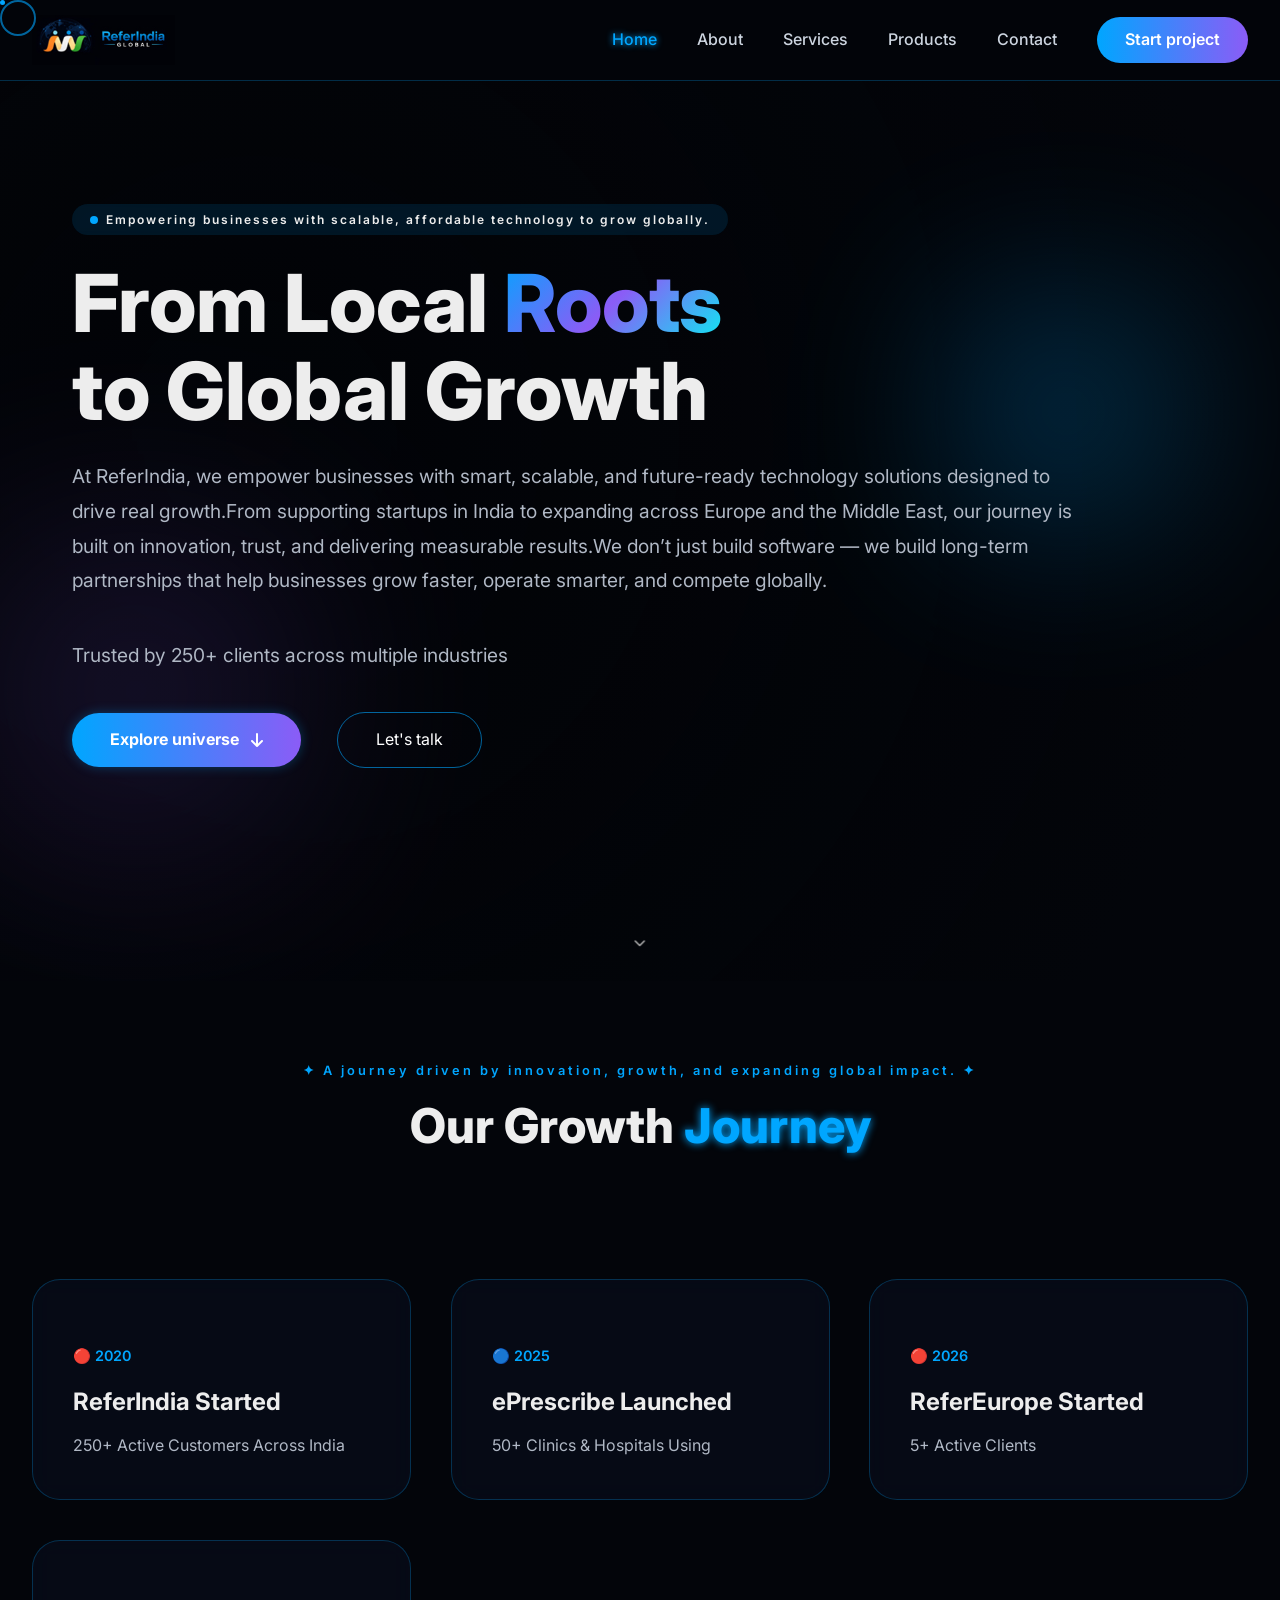
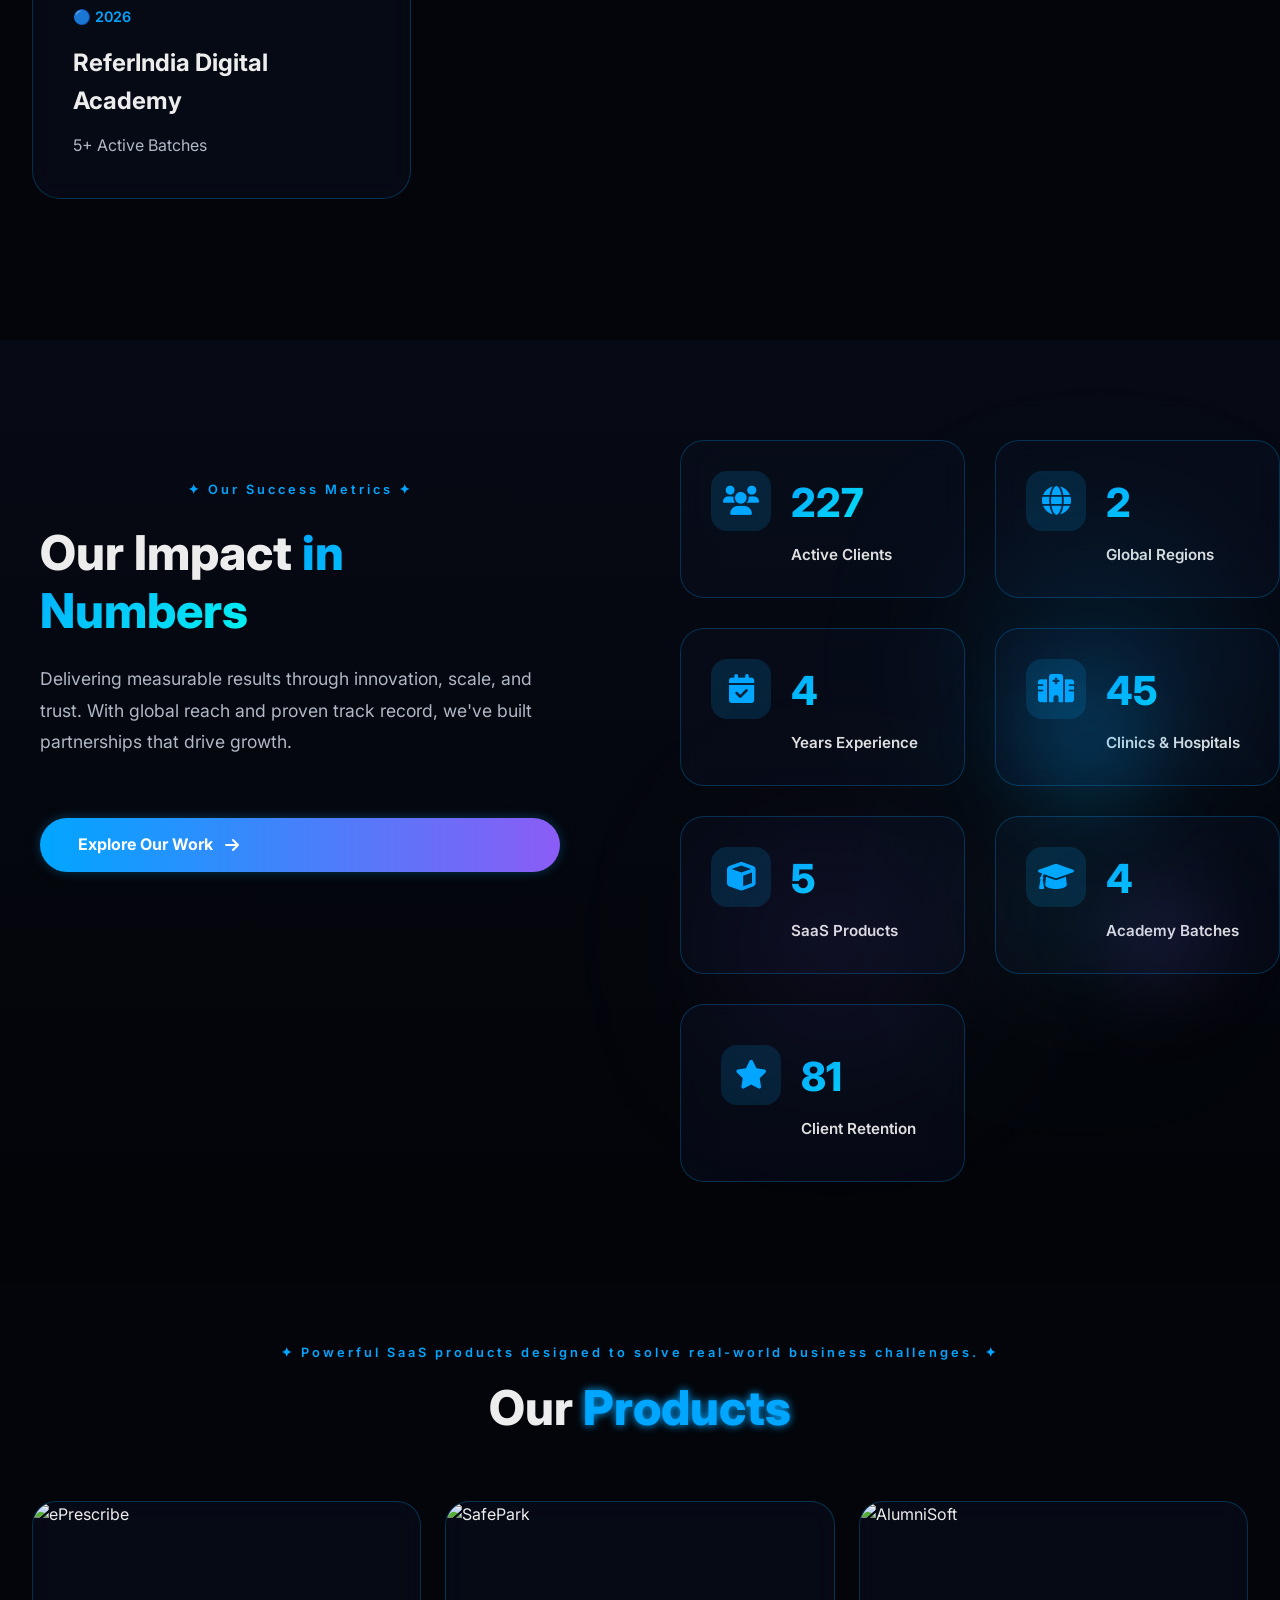
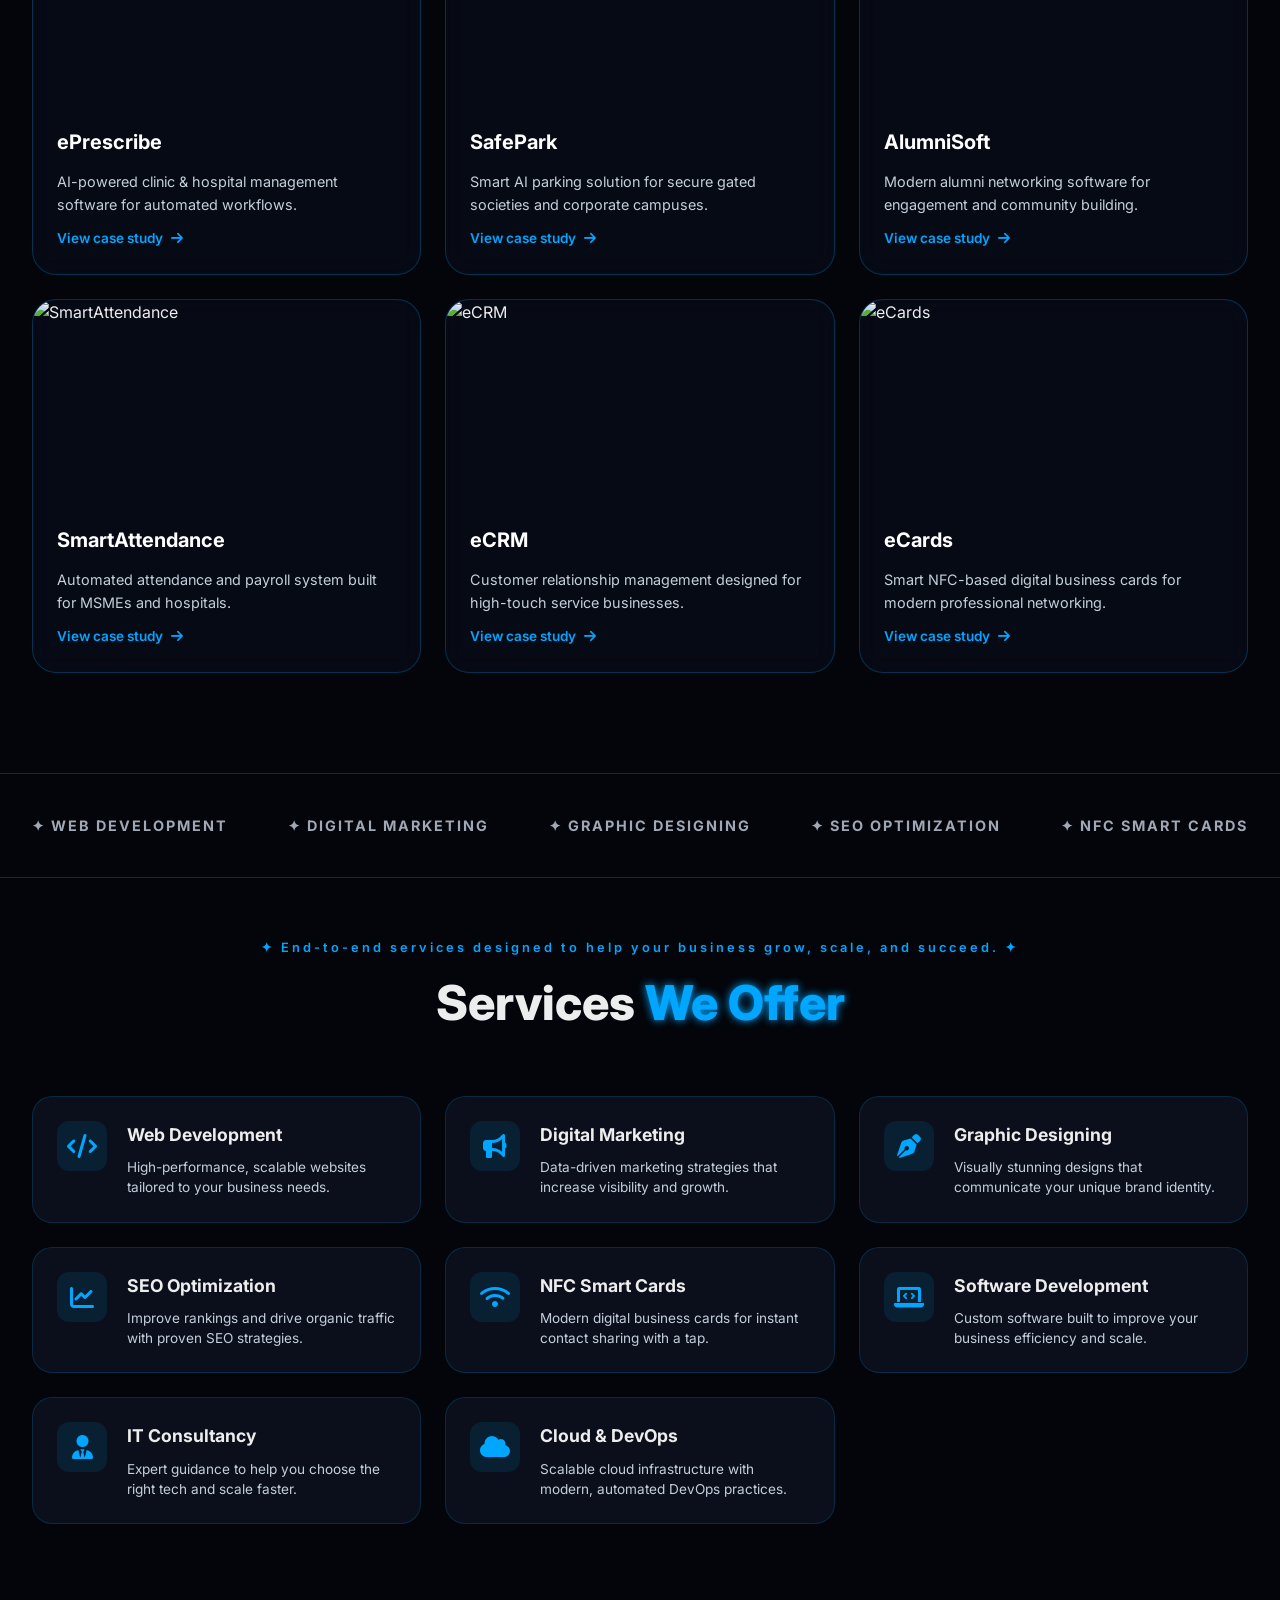
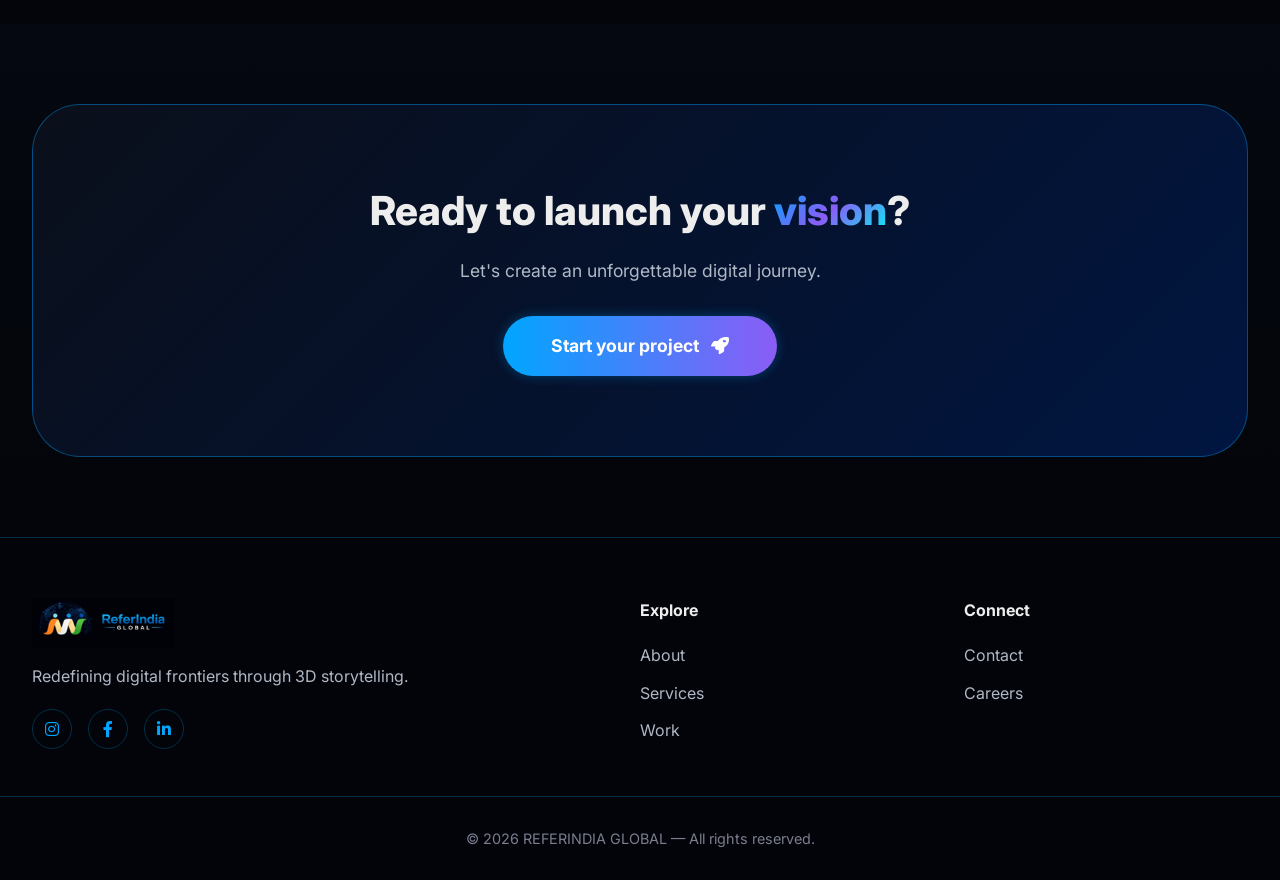
==== referindia/index.html @ 020e4a71 "first commit" ====
<!DOCTYPE html>
<html lang="en">
<head>
  <meta charset="UTF-8">
  <meta name="viewport" content="width=device-width, initial-scale=1.0, viewport-fit=cover">
  <title>REFERINDIA GLOBAL</title>
  <meta name="description" content="Award-winning digital studio. Immersive 3D scroll effects, cinematic video hero, and futuristic design.">
  
  <!-- Preload critical resources for faster loading -->
  <link rel="preload" as="image" href="./img/logo.jpg">
  <link rel="preload" as="style" href="css/style.css">
  
  <!-- DNS prefetch for external resources -->
  <link rel="preconnect" href="https://fonts.googleapis.com">
  <link rel="dns-prefetch" href="https://fonts.gstatic.com">
  <link rel="dns-prefetch" href="https://cdnjs.cloudflare.com">
  
  <!-- Optimized Fonts with font-display: swap for better rendering -->
  <link href="https://fonts.googleapis.com/css2?family=Inter:opsz,wght@14..32,300;14..32,400;14..32,500;14..32,600;14..32,700;14..32,800&display=swap" rel="stylesheet">
  
  <!-- Font Awesome Icons -->
  <link rel="stylesheet" href="https://cdnjs.cloudflare.com/ajax/libs/font-awesome/6.0.0-beta3/css/all.min.css" crossorigin="anonymous">
  
  <!-- Main stylesheet -->
  <link rel="stylesheet" href="css/style.css">
  
  <!-- Performance optimizations -->
  <link rel="stylesheet" href="css/performance.css">
</head>
<body>

  <!-- Custom Cursor -->
  <div class="cursor-dot"></div>
  <div class="cursor-ring"></div>

  <!-- Loading Screen -->
  <div class="loading-screen" id="loadingScreen">
    <div class="loading-container">
      <div class="loading-spinner"></div>
      <div class="loading-text">REFERINDIA GLOBAL<span class="dot-pulse">.</span></div>
      <div class="loading-bar"><div class="loading-progress"></div></div>
    </div>
  </div>

  <!-- Sticky Glass Navbar -->
  <header class="navbar" id="navbar">
    <div class="container nav-container">
      <a href="index.html" class="logo">
        <!-- <div class="logo-cube"></div> -->
        <span><img src="./img/logo.jpg" alt=""></span>
      </a>
      <button class="mobile-toggle" id="mobileToggle"><i class="fas fa-bars"></i></button>
      <nav class="nav-menu" id="navMenu">
        <ul class="nav-links">
          <li><a href="index.html" class="active">Home</a></li>
          <li><a href="about.html">About</a></li>
          <li><a href="services.html">Services</a></li>
          <li><a href="product.html">Products</a></li>
          <li><a href="contact.html">Contact</a></li>
        </ul>
        <div class="nav-cta"><a href="contact.html" class="btn-neon">Start project</a></div>
      </nav>
    </div>
  </header>

  <main>
    <!-- Hero Section: Fullscreen Video Background -->
    <section class="hero-cinematic" id="hero">
      <div class="hero-video-container">
        <video autoplay muted loop playsinline id="heroVideo">
          <source src="https://www.pexels.com/download/video/20548607/" type="video/mp4">
        </video>
        <div class="hero-overlay"></div>
      </div>
      
      <!-- Floating parallax shapes for depth -->
      <div class="hero-shape-1" data-speed="0.2"></div>
      <div class="hero-shape-2" data-speed="-0.1"></div>
      
      <div class="hero-content" data-speed="0.15">
        <div class="container hero-inner">
          <div class="hero-badge">
            <span class="badge-glow"></span>
            Empowering businesses with scalable, affordable technology to grow globally.
          </div>
          <h1 class="hero-title">
            From Local <span class="gradient-3d">Roots</span><br>
            to Global Growth
          </h1>
          <p class="hero-description">
            At ReferIndia, we empower businesses with smart, scalable, and future-ready technology solutions designed to drive real growth.From supporting startups in India to expanding across Europe and the Middle East, our journey is built on innovation, trust, and delivering measurable results.We don’t just build software — we build long-term partnerships that help businesses grow faster, operate smarter, and compete globally.
          </p>
          <p class="hero-description">Trusted by 250+ clients across multiple industries</p>
          <div class="hero-buttons">
            <a href="#work" class="btn-primary-3d">Explore universe <i class="fas fa-arrow-down"></i></a>
            <a href="contact.html" class="btn-outline-3d">Let's talk</a>
          </div>
        </div>
      </div>
      
      <div class="scroll-hint">
        <!-- <span>Scroll to experience 3D depth</span> -->
        <i class="fas fa-chevron-down"></i>
      </div>
    </section>

    <!-- 3D Features Section with Parallax Cards -->
    <section class="features-3d" id="work">
      <div class="container">
        <div class="section-tag">✦ A journey driven by innovation, growth, and expanding global impact. ✦</div>
        <h2 class="section-title-3d">Our Growth<span class="neon-highlight"> Journey</span></h2>
        
        <div class="features-grid-3d">
          <div class="feature-card-3d" data-tilt data-tilt-max="10">
            <div class="card-icon"><animated-icons
  src="https://animatedicons.co/get-icon?name=Small%20Business&style=minimalistic&token=13011e87-65b9-45cb-bd01-958e72e340e8"
  attributes='{"variationThumbColour":"#536DFE","variationName":"Two Tone","variationNumber":2,"numberOfGroups":2,"backgroundIsGroup":false,"strokeWidth":0.5,"defaultColours":{"group-1":"#000000","group-2":"#536DFE","background":"#FFFFFF"}}'
  height="100"
  width="100"
  autoplay></animated-icons></div>
            
            <span>🔴 2020</span>
            <h3>ReferIndia Started</h3>
            <p>250+ Active Customers Across India</p>
            <div class="card-glow"></div>
          </div>
          <div class="feature-card-3d" data-tilt data-tilt-max="10">
            <div class="card-icon"><animated-icons
  src="https://animatedicons.co/get-icon?name=Prices%20Continue%20To%20Rise&style=minimalistic&token=2df62946-b1ae-4b58-b632-08b0eeb19421"
  attributes='{"variationThumbColour":"#536DFE","variationName":"Two Tone","variationNumber":2,"numberOfGroups":2,"backgroundIsGroup":false,"strokeWidth":0.5,"defaultColours":{"group-1":"#000000","group-2":"#536DFE","background":"#FFFFFF"}}'
  height="100"
  width="100"
></animated-icons></div>
            <span>🔵 2025</span>
            <h3>ePrescribe Launched</h3>
            <p>50+ Clinics & Hospitals Using</p>
            <div class="card-glow"></div>
          </div>
          <div class="feature-card-3d" data-tilt data-tilt-max="10">
            <div class="card-icon"><animated-icons
  src="https://animatedicons.co/get-icon?name=Small%20Business&style=minimalistic&token=13011e87-65b9-45cb-bd01-958e72e340e8"
  attributes='{"variationThumbColour":"#536DFE","variationName":"Two Tone","variationNumber":2,"numberOfGroups":2,"backgroundIsGroup":false,"strokeWidth":0.5,"defaultColours":{"group-1":"#000000","group-2":"#536DFE","background":"#FFFFFF"}}'
  height="100"
  width="100"
  autoplay></animated-icons></div>
            <span>🔴 2026</span>
            <h3>ReferEurope Started</h3>
            <p>5+ Active Clients</p>
            <div class="card-glow"></div>
          </div>
          <div class="feature-card-3d" data-tilt data-tilt-max="10">
            <div class="card-icon"><animated-icons
  src="https://animatedicons.co/get-icon?name=Learn%20More&style=minimalistic&token=66a6ba01-4945-4e73-bc94-af7cc8238f9c"
  attributes='{"variationThumbColour":"#536DFE","variationName":"Two Tone","variationNumber":2,"numberOfGroups":2,"backgroundIsGroup":false,"strokeWidth":0.5,"defaultColours":{"group-1":"#000000","group-2":"#536DFE","background":"#FFFFFF"}}'
  height="100"
  width="100"
></animated-icons></div>
            <span>🔵 2026</span>
            <h3>ReferIndia Digital Academy</h3>
            <p>5+ Active Batches</p>
            <div class="card-glow"></div>
          </div>
        </div>
      </div>
    </section>

    <!-- Sticky 3D Depth Section: Premium Impact Numbers -->
    <section class="impact-numbers" id="depth">
      <div class="impact-sticky-wrapper">
        <div class="impact-container">
          <!-- LEFT COLUMN: Heading & CTA -->
          <div class="impact-left" data-speed="0.05">
            <div class="impact-badge">✦ Our Success Metrics ✦</div>
            <h2 class="impact-title">
              Our Impact <span class="gradient-text">in Numbers</span>
            </h2>
            <p class="impact-subtitle">
              Delivering measurable results through innovation, scale, and trust. With global reach and proven track record, we've built partnerships that drive growth.
            </p>
            <a href="contact.html" class="btn-impact-cta">
              Explore Our Work <i class="fas fa-arrow-right"></i>
            </a>
          </div>

          <!-- RIGHT COLUMN: Stats Grid -->
          <div class="impact-right">
            <!-- Stats Grid -->
            <div class="stats-grid">
              <!-- Stat Card 1 -->
              <div class="stat-card" data-stat-index="0">
                <div class="stat-icon stat-icon-1">
                  <i class="fas fa-users"></i>
                </div>
                <div class="stat-content">
                  <div class="stat-number" data-target="250" data-suffix="+">0</div>
                  <p class="stat-label">Active Clients</p>
                </div>
              </div>

              <!-- Stat Card 2 -->
              <div class="stat-card" data-stat-index="1">
                <div class="stat-icon stat-icon-2">
                  <i class="fas fa-globe"></i>
                </div>
                <div class="stat-content">
                  <div class="stat-number" data-target="3" data-suffix="+">0</div>
                  <p class="stat-label">Global Regions</p>
                </div>
              </div>

              <!-- Stat Card 3 -->
              <div class="stat-card" data-stat-index="2">
                <div class="stat-icon stat-icon-3">
                  <i class="fas fa-calendar-check"></i>
                </div>
                <div class="stat-content">
                  <div class="stat-number" data-target="5" data-suffix="+">0</div>
                  <p class="stat-label">Years Experience</p>
                </div>
              </div>

              <!-- Stat Card 4 -->
              <div class="stat-card" data-stat-index="3">
                <div class="stat-icon stat-icon-4">
                  <i class="fas fa-hospital"></i>
                </div>
                <div class="stat-content">
                  <div class="stat-number" data-target="50" data-suffix="+">0</div>
                  <p class="stat-label">Clinics & Hospitals</p>
                </div>
              </div>

              <!-- Stat Card 5 -->
              <div class="stat-card" data-stat-index="4">
                <div class="stat-icon stat-icon-5">
                  <i class="fas fa-cube"></i>
                </div>
                <div class="stat-content">
                  <div class="stat-number" data-target="6" data-suffix="+">0</div>
                  <p class="stat-label">SaaS Products</p>
                </div>
              </div>

              <!-- Stat Card 6 -->
              <div class="stat-card" data-stat-index="5">
                <div class="stat-icon stat-icon-6">
                  <i class="fas fa-graduation-cap"></i>
                </div>
                <div class="stat-content">
                  <div class="stat-number" data-target="5" data-suffix="+">0</div>
                  <p class="stat-label">Academy Batches</p>
                </div>
              </div>

              <!-- Stat Card 7 (Large: Client Retention) -->
              <div class="stat-card stat-card-large" data-stat-index="6">
                <div class="stat-icon stat-icon-7">
                  <i class="fas fa-star"></i>
                </div>
                <div class="stat-content">
                  <div class="stat-number" data-target="90" data-suffix="%">0</div>
                  <p class="stat-label">Client Retention</p>
                </div>
              </div>

              <!-- Stat Card 8 (Large: Fast Delivery) -->
              <!-- <div class="stat-card stat-card-large" data-stat-index="7">
                <div class="stat-icon stat-icon-8">
                  <i class="fas fa-bolt"></i>
                </div>
                <div class="stat-content">
                  <p class="stat-label">Fast Delivery</p>
                  <p class="stat-description">Rapid turnaround without compromising quality</p>
                </div>
              </div> -->

              <!-- Stat Card 9 (Large: Scalable Solutions) -->
              <!-- <div class="stat-card stat-card-large" data-stat-index="8">
                <div class="stat-icon stat-icon-9">
                  <i class="fas fa-infinity"></i>
                </div>
                <div class="stat-content">
                  <p class="stat-label">Scalable Solutions</p>
                  <p class="stat-description">Grows with your business needs</p>
                </div>
              </div> -->
            </div>

            <!-- 3D Visual Background -->
            <div class="impact-3d-background" data-speed="-0.08">
              <div class="floating-sphere sphere-1"></div>
              <div class="floating-sphere sphere-2"></div>
              <div class="floating-sphere sphere-3"></div>
              <div class="glow-orb orb-1"></div>
              <div class="glow-orb orb-2"></div>
              <div class="particles-container"></div>
            </div>
          </div>
        </div>
      </div>
    </section>

    <!-- Services Preview with Tilt Hover -->
    <section class="services-showcase" id="products">
      <div class="container">
        <div class="section-tag">✦ Powerful SaaS products designed to solve real-world business challenges. ✦</div>
        <h2 class="section-title-3d">Our <span class="neon-highlight">Products</span></h2>
        
        <div class="services-grid-tilt">
          <div class="product-card-compact" data-tilt data-tilt-max="10">
            <div class="product-img-wrapper">
              <img src="https://images.unsplash.com/photo-1576091160550-2173dba999ef?w=900&h=600&fit=crop" alt="ePrescribe">
            </div>
            <div class="product-card-content">
              <h3>ePrescribe</h3>
              <p>AI-powered clinic & hospital management software for automated workflows.</p>
              <a href="product.html" class="btn-card-link">View case study <i class="fas fa-arrow-right"></i></a>
            </div>
          </div>
          <div class="product-card-compact" data-tilt data-tilt-max="10">
            <div class="product-img-wrapper">
              <img src="https://images.unsplash.com/photo-1506521781263-d8422e82f27a?auto=format&fit=crop&w=800&q=80" alt="SafePark">
            </div>
            <div class="product-card-content">
              <h3>SafePark</h3>
              <p>Smart AI parking solution for secure gated societies and corporate campuses.</p>
              <a href="product.html" class="btn-card-link">View case study <i class="fas fa-arrow-right"></i></a>
            </div>
          </div>
          <div class="product-card-compact" data-tilt data-tilt-max="10">
            <div class="product-img-wrapper">
              <img src="https://images.unsplash.com/photo-1529156069898-49953e39b3ac?w=900&h=600&fit=crop" alt="AlumniSoft">
            </div>
            <div class="product-card-content">
              <h3>AlumniSoft</h3>
              <p>Modern alumni networking software for engagement and community building.</p>
              <a href="product.html" class="btn-card-link">View case study <i class="fas fa-arrow-right"></i></a>
            </div>
          </div>
          <div class="product-card-compact" data-tilt data-tilt-max="10">
            <div class="product-img-wrapper">
              <img src="https://images.unsplash.com/photo-1454165804606-c3d57bc86b40?w=900&h=600&fit=crop" alt="SmartAttendance">
            </div>
            <div class="product-card-content">
              <h3>SmartAttendance</h3>
              <p>Automated attendance and payroll system built for MSMEs and hospitals.</p>
              <a href="product.html" class="btn-card-link">View case study <i class="fas fa-arrow-right"></i></a>
            </div>
          </div>
          <div class="product-card-compact" data-tilt data-tilt-max="10">
            <div class="product-img-wrapper">
              <img src="https://images.unsplash.com/photo-1551288049-bebda4e38f71?w=900&h=600&fit=crop" alt="eCRM">
            </div>
            <div class="product-card-content">
              <h3>eCRM</h3>
              <p>Customer relationship management designed for high-touch service businesses.</p>
              <a href="product.html" class="btn-card-link">View case study <i class="fas fa-arrow-right"></i></a>
            </div>
          </div>
          <div class="product-card-compact" data-tilt data-tilt-max="10">
            <div class="product-img-wrapper">
              <img src="https://images.unsplash.com/photo-1601597111158-2fceff292cdc?auto=format&fit=crop&w=800&q=80" alt="eCards">
            </div>
            <div class="product-card-content">
              <h3>eCards</h3>
              <p>Smart NFC-based digital business cards for modern professional networking.</p>
              <a href="product.html" class="btn-card-link">View case study <i class="fas fa-arrow-right"></i></a>
            </div>
          </div>
        </div>
      </div>
    </section>

    <!-- Parallax Logo Cloud -->
    <div class="logo-cloud">
      <div class="container">
        <div class="cloud-track">
          <span>✦ Web Development</span> <span>✦ Digital Marketing</span> <span>✦ Graphic Designing</span><span>✦ SEO Optimization</span><span>✦ NFC Smart Cards</span><span>✦ Software Development</span><span>✦ IT Consultancy</span><span>✦ Cloud & DevOps</span>
          <!-- Duplicate for seamless loop -->
          <span>✦ Web Development</span> <span>✦ Digital Marketing</span> <span>✦ Graphic Designing</span><span>✦ SEO Optimization</span><span>✦ NFC Smart Cards</span><span>✦ Software Development</span><span>✦ IT Consultancy</span><span>✦ Cloud & DevOps</span>
        </div>
      </div>
    </div>

    <section class="services-showcase" id="services-offer-3d">
      <div class="container">
        <div class="section-tag">✦ End-to-end services designed to help your business grow, scale, and succeed. ✦</div>
        <h2 class="section-title-3d">Services <span class="neon-highlight">We Offer</span></h2>
        
        <div class="services-grid-tilt">
          <div class="service-tilt-compact" data-tilt data-tilt-max="10">
            <div class="service-icon"><i class="fas fa-code"></i></div>
            <div class="service-content">
              <h3>Web Development</h3>
              <p>High-performance, scalable websites tailored to your business needs.</p>
            </div>
          </div>
          <div class="service-tilt-compact" data-tilt data-tilt-max="10">
            <div class="service-icon"><i class="fas fa-bullhorn"></i></div>
            <div class="service-content">
              <h3>Digital Marketing</h3>
              <p>Data-driven marketing strategies that increase visibility and growth.</p>
            </div>
          </div>
          <div class="service-tilt-compact" data-tilt data-tilt-max="10">
            <div class="service-icon"><i class="fas fa-pen-nib"></i></div>
            <div class="service-content">
              <h3>Graphic Designing</h3>
              <p>Visually stunning designs that communicate your unique brand identity.</p>
            </div>
          </div>
          <div class="service-tilt-compact" data-tilt data-tilt-max="10">
            <div class="service-icon"><i class="fas fa-chart-line"></i></div>
            <div class="service-content">
              <h3>SEO Optimization</h3>
              <p>Improve rankings and drive organic traffic with proven SEO strategies.</p>
            </div>
          </div>
          <div class="service-tilt-compact" data-tilt data-tilt-max="10">
            <div class="service-icon"><i class="fas fa-wifi"></i></div>
            <div class="service-content">
              <h3>NFC Smart Cards</h3>
              <p>Modern digital business cards for instant contact sharing with a tap.</p>
            </div>
          </div>
          <div class="service-tilt-compact" data-tilt data-tilt-max="10">
            <div class="service-icon"><i class="fas fa-laptop-code"></i></div>
            <div class="service-content">
              <h3>Software Development</h3>
              <p>Custom software built to improve your business efficiency and scale.</p>
            </div>
          </div>
          <div class="service-tilt-compact" data-tilt data-tilt-max="10">
            <div class="service-icon"><i class="fas fa-user-tie"></i></div>
            <div class="service-content">
              <h3>IT Consultancy</h3>
              <p>Expert guidance to help you choose the right tech and scale faster.</p>
            </div>
          </div>
          <div class="service-tilt-compact" data-tilt data-tilt-max="10">
            <div class="service-icon"><i class="fas fa-cloud"></i></div>
            <div class="service-content">
              <h3>Cloud & DevOps</h3>
              <p>Scalable cloud infrastructure with modern, automated DevOps practices.</p>
            </div>
          </div>
        </div>
      </div>
    </section>


    <!-- CTA Cinematic Section -->
    <section class="cta-premium">
      <div class="container">
        <div class="cta-glass-3d">
          <h2>Ready to launch your <span class="gradient-3d">vision</span>?</h2>
          <p>Let's create an unforgettable digital journey.</p>
          <a href="contact.html" class="btn-primary-3d btn-large">Start your project <i class="fas fa-rocket"></i></a>
        </div>
      </div>
    </section>
  </main>

  <!-- Glass Footer -->
  <footer class="footer-premium">
    <div class="container footer-grid-3d">
      <div class="footer-brand">
        <span><img src="./img/logo.jpg" alt=""></span>
        <p>Redefining digital frontiers through 3D storytelling.</p>
        <div class="social-links"><i class="fab fa-instagram"></i><i class="fab fa-facebook-f"></i><i class="fab fa-linkedin-in"></i></div>
      </div>
      <div><h4>Explore</h4><ul><li><a href="about.html">About</a></li><li><a href="services.html">Services</a></li><li><a href="portfolio.html">Work</a></li></ul></div>
      <div><h4>Connect</h4><ul><li><a href="contact.html">Contact</a></li><li><a href="#">Careers</a></li></ul></div>
    </div>
    <div class="footer-bottom"><p>© 2026 REFERINDIA GLOBAL — All rights reserved.</p></div>
  </footer>

  <button id="backToTop" class="back-to-top-3d"><i class="fas fa-arrow-up"></i></button>

  <!-- GSAP & ScrollTrigger -->
  <script src="https://cdnjs.cloudflare.com/ajax/libs/gsap/3.12.2/gsap.min.js"></script>
  <script src="https://cdnjs.cloudflare.com/ajax/libs/gsap/3.12.2/ScrollTrigger.min.js"></script>
  
  <!-- Load animated icons asynchronously -->
  <script async src="https://animatedicons.co/scripts/embed-animated-icons.js"></script>
  
  <!-- Main script with defer for better performance -->
  <script defer src="js/script.min.js"></script>
  <!-- 3D Scroll Animations -->
  <script defer src="js/gsap-animations.js"></script>
</body>
</html>
---- referindia/css/style.css ----
/* =====================================================
   BASE STYLES & VARIABLES
   ===================================================== */

:root {
  --black: #03050a;
  --deep-navy: #0a0f1f;
  --neon-blue: #00a6ff;
  --neon-purple: #8b5cf6;
  --neon-cyan: #06f2f2;
  --glass-bg: rgba(10, 15, 31, 0.55);
  --glass-border: rgba(0, 166, 255, 0.25);
  --transition-smooth: cubic-bezier(0.2, 0.9, 0.4, 1.1);
}

* {
  margin: 0;
  padding: 0;
  box-sizing: border-box;
}

body {
  font-family: 'Inter', sans-serif;
  background: var(--black);
  color: #ededed;
  overflow-x: hidden;
  cursor: none;
  line-height: 1.6;
}

/* =====================================================
   ANIMATIONS & KEYFRAMES
   ===================================================== */

@keyframes spin {
  to {
    transform: rotate(360deg);
  }
}

@keyframes pulse {
  0%, 100% {
    opacity: 1;
    transform: scale(1);
  }
  50% {
    opacity: 0.5;
    transform: scale(1.2);
  }
}

@keyframes rotate3d {
  0% {
    transform: rotateX(35deg) rotateY(0deg);
  }
  100% {
    transform: rotateX(35deg) rotateY(360deg);
  }
}

@keyframes fadeInUp {
  from {
    opacity: 0;
    transform: translateY(30px);
  }
  to {
    opacity: 1;
    transform: translateY(0);
  }
}

@keyframes floatAnimation {
  0%, 100% {
    transform: translateY(0px);
  }
  50% {
    transform: translateY(-20px);
  }
}

@keyframes modalFadeIn {
  from {
    opacity: 0;
  }
  to {
    opacity: 1;
  }
}

@keyframes modalContentSlideUp {
  from {
    opacity: 0;
    transform: translateY(30px) scale(0.95);
  }
  to {
    opacity: 1;
    transform: translateY(0) scale(1);
  }
}

/* =====================================================
   LAYOUT STYLES
   ===================================================== */

.container {
  max-width: 1400px;
  margin: 0 auto;
  padding: 0 32px;
}

/* Cursor Styles */
.cursor-dot {
  width: 5px;
  height: 5px;
  background: var(--neon-blue);
  border-radius: 50%;
  position: fixed;
  pointer-events: none;
  z-index: 10000;
  transition: transform 0.08s;
}

.cursor-ring {
  width: 36px;
  height: 36px;
  border: 2px solid rgba(0, 166, 255, 0.6);
  border-radius: 50%;
  position: fixed;
  pointer-events: none;
  z-index: 9999;
  transition: transform 0.15s, width 0.2s, height 0.2s;
}

/* Loading Screen */
.loading-screen {
  position: fixed;
  top: 0;
  left: 0;
  width: 100%;
  height: 100%;
  background: #020408;
  z-index: 100000;
  display: flex;
  align-items: center;
  justify-content: center;
  transition: opacity 0.6s;
}

.loading-container {
  display: flex;
  flex-direction: column;
  align-items: center;
  justify-content: center;
}

.loading-spinner {
  width: 50px;
  height: 50px;
  border: 3px solid transparent;
  border-top: 3px solid var(--neon-blue);
  border-radius: 50%;
  animation: spin 1s linear infinite;
  margin-bottom: 20px;
}

.loading-text {
  font-size: 2rem;
  font-weight: 800;
  letter-spacing: 4px;
}

.dot-pulse {
  animation: pulse 1.5s infinite;
}

.loading-bar {
  width: 200px;
  height: 2px;
  background: #1a1f2e;
  margin-top: 20px;
  border-radius: 2px;
  overflow: hidden;
}

.loading-progress {
  width: 0%;
  height: 100%;
  background: var(--neon-blue);
  transition: width 1.5s;
}

/* Navbar */
.navbar {
  position: sticky;
  top: 0;
  background: rgba(3, 5, 10, 0.85);
  backdrop-filter: blur(16px);
  z-index: 1000;
  border-bottom: 1px solid var(--glass-border);
}

.nav-container {
  display: flex;
  justify-content: space-between;
  align-items: center;
  height: 80px;
}

.logo {
  display: flex;
  align-items: center;
  gap: 12px;
  font-weight: 800;
  font-size: 1.5rem;
  text-decoration: none;
  color: white;
}

.logo img {
  height: 50px;
  width: auto;
}

.logo-cube {
  width: 32px;
  height: 32px;
  background: linear-gradient(135deg, var(--neon-blue), var(--neon-purple));
  border-radius: 8px;
  transform: rotate(45deg);
  box-shadow: 0 0 12px var(--neon-blue);
}

.nav-menu {
  display: flex;
  align-items: center;
  gap: 40px;
}

.nav-cta {
  display: flex;
  align-items: center;
}

.nav-links {
  display: flex;
  gap: 40px;
  list-style: none;
}

.nav-links a {
  text-decoration: none;
  color: #cdd5e0;
  font-weight: 500;
  transition: 0.2s ease;
}

.nav-links a:hover,
.nav-links a.active {
  color: var(--neon-blue);
  text-shadow: 0 0 6px var(--neon-blue);
}

.mobile-toggle {
  display: none;
  background: none;
  border: none;
  color: white;
  font-size: 1.5rem;
  cursor: pointer;
}

/* =====================================================
   BUTTON COMPONENTS
   ===================================================== */

.btn-neon {
  background: linear-gradient(90deg, var(--neon-blue), var(--neon-purple));
  border: none;
  padding: 10px 28px;
  border-radius: 60px;
  font-weight: 600;
  color: white;
  text-decoration: none;
  transition: 0.3s ease;
  display: inline-flex;
  gap: 8px;
  align-items: center;
  cursor: pointer;
}

.btn-neon:hover {
  box-shadow: 0 0 20px var(--neon-blue);
  transform: scale(1.02);
}

.btn-primary-3d {
  background: linear-gradient(90deg, var(--neon-blue), var(--neon-purple));
  padding: 14px 38px;
  border-radius: 60px;
  font-weight: 700;
  color: white;
  text-decoration: none;
  display: inline-flex;
  align-items: center;
  gap: 12px;
  transition: 0.3s ease;
  box-shadow: 0 0 12px rgba(0, 166, 255, 0.3);
  border: none;
  cursor: pointer;
}

.btn-primary-3d:hover {
  box-shadow: 0 0 25px rgba(0, 166, 255, 0.5);
  transform: translateY(-2px);
}

.btn-outline-3d {
  border: 1.5px solid rgba(0, 166, 255, 0.6);
  background: transparent;
  padding: 14px 38px;
  border-radius: 60px;
  color: white;
  text-decoration: none;
  margin-left: 16px;
  transition: 0.3s ease;
  cursor: pointer;
}

.btn-outline-3d:hover {
  background: rgba(0, 166, 255, 0.1);
  border-color: var(--neon-blue);
}

.btn-large {
  padding: 16px 48px;
  font-size: 1.1rem;
}

.btn-impact-cta {
  background: linear-gradient(90deg, var(--neon-blue), var(--neon-purple));
  padding: 14px 38px;
  border-radius: 60px;
  font-weight: 700;
  color: white;
  text-decoration: none;
  display: inline-flex;
  align-items: center;
  gap: 12px;
  transition: 0.3s ease;
  box-shadow: 0 0 12px rgba(0, 166, 255, 0.3);
  border: none;
  cursor: pointer;
  margin-top: 20px;
}

.btn-impact-cta:hover {
  box-shadow: 0 0 25px rgba(0, 166, 255, 0.5);
  transform: translateY(-2px);
}

/* =====================================================
   HERO SECTION
   ===================================================== */

.hero-cinematic {
  height: 100vh;
  position: relative;
  overflow: hidden;
}

.hero-video-container {
  position: absolute;
  top: 0;
  left: 0;
  width: 100%;
  height: 100%;
}

.hero-video-container video {
  width: 100%;
  height: 100%;
  object-fit: cover;
}

.hero-overlay {
  position: absolute;
  top: 0;
  left: 0;
  width: 100%;
  height: 100%;
  background: radial-gradient(circle at 20% 40%, rgba(0, 0, 0, 0.3), #03050a 85%);
}

.hero-shape-1 {
  position: absolute;
  top: 20%;
  right: 5%;
  width: 300px;
  height: 300px;
  background: radial-gradient(circle, var(--neon-blue), transparent);
  filter: blur(80px);
  opacity: 0.3;
  pointer-events: none;
}

.hero-shape-2 {
  position: absolute;
  bottom: 10%;
  left: -5%;
  width: 400px;
  height: 400px;
  background: radial-gradient(circle, var(--neon-purple), transparent);
  filter: blur(100px);
  opacity: 0.2;
}

.hero-content {
  position: relative;
  z-index: 3;
  display: flex;
  align-items: center;
  height: 90%;
  /* border: 2px solid red; */
}

.hero-inner {
  max-width: 1200px;
  /* border: 2px solid green; */
}

.hero-badge {
  display: inline-flex;
  align-items: center;
  gap: 8px;
  background: rgba(0, 166, 255, 0.12);
  backdrop-filter: blur(4px);
  padding: 6px 18px;
  border-radius: 40px;
  font-size: 0.75rem;
  font-weight: 600;
  letter-spacing: 2px;
  margin-bottom: 24px;
}

.badge-glow {
  width: 8px;
  height: 8px;
  background: var(--neon-blue);
  border-radius: 50%;
  animation: pulse 2s infinite;
}

.hero-title {
  font-size: 5rem;
  font-weight: 800;
  line-height: 1.1;
  margin-bottom: 24px;
}

.gradient-3d {
  background: linear-gradient(135deg, var(--neon-blue), var(--neon-purple), var(--neon-cyan));
  background-clip: text;
  -webkit-background-clip: text;
  color: transparent;
}

.hero-description {
  font-size: 1.2rem;
  color: #b0b8c5;
  max-width: 90%;
  margin-bottom: 40px;
  line-height: 1.8;
}

.hero-buttons {
  display: flex;
  gap: 20px;
  align-items: center;
  flex-wrap: wrap;
}

.scroll-hint {
  position: absolute;
  bottom: 32px;
  left: 50%;
  transform: translateX(-50%);
  display: flex;
  flex-direction: column;
  align-items: center;
  gap: 10px;
  color: #aaa;
  font-size: 0.75rem;
  z-index: 5;
  animation: floatAnimation 3s ease-in-out infinite;
}

/* =====================================================
   SECTION COMPONENTS
   ===================================================== */

.section-tag {
  text-align: center;
  color: var(--neon-blue);
  letter-spacing: 3px;
  font-size: 0.8rem;
  margin-bottom: 16px;
  font-weight: 600;
}

.section-title-3d {
  font-size: 3rem;
  text-align: center;
  margin-bottom: 64px;
  font-weight: 800;
  line-height: 1.2;
}

.neon-highlight {
  color: var(--neon-blue);
  text-shadow: 0 0 8px var(--neon-blue);
}

.gradient-text {
  background: linear-gradient(135deg, var(--neon-blue), var(--neon-cyan));
  background-clip: text;
  -webkit-background-clip: text;
  color: transparent;
}

/* =====================================================
   FEATURES SECTION
   ===================================================== */

.features-grid-3d {
  display: grid;
  grid-template-columns: repeat(3, 1fr);
  gap: 40px;
  padding: 60px 0;
}

.features-3d {
  padding: 80px 0;
}

.feature-card-3d {
  background: var(--glass-bg);
  backdrop-filter: blur(12px);
  border-radius: 28px;
  padding: 40px;
  border: 1px solid var(--glass-border);
  transition: 0.3s ease;
  transform-style: preserve-3d;
}

.feature-card-3d:hover {
  border-color: var(--neon-blue);
  transform: translateY(-8px);
  box-shadow: 0 10px 30px rgba(0, 166, 255, 0.15);
}

.feature-card-3d span {
  display: block;
  font-weight: 600;
  color: var(--neon-blue);
  margin-bottom: 16px;
  font-size: 0.9rem;
}

.feature-card-3d h3 {
  font-size: 1.5rem;
  margin-bottom: 12px;
  font-weight: 700;
}

.feature-card-3d p {
  color: #b0b8c5;
  line-height: 1.6;
}

.card-icon {
  margin-bottom: 24px;
}

.card-icon i {
  font-size: 2.8rem;
  color: var(--neon-blue);
}

.card-glow {
  position: absolute;
  inset: 0;
  background: radial-gradient(circle at center, rgba(0, 166, 255, 0.1), transparent);
  border-radius: 28px;
  pointer-events: none;
  opacity: 0;
  transition: opacity 0.3s ease;
}

/* =====================================================
   IMPACT & STATS SECTION
   ===================================================== */

.impact-numbers {
  padding: 100px 0;
  background: linear-gradient(180deg, rgba(10, 15, 31, 0.5) 0%, rgba(0, 0, 0, 0.3) 100%);
  position: relative;
  overflow: hidden;
}

.impact-sticky-wrapper {
  position: relative;
}

.impact-container {
  display: grid;
  grid-template-columns: 1fr 1fr;
  gap: 80px;
  align-items: start;
}

.impact-left {
  display: flex;
  flex-direction: column;
  justify-content: center;
  padding: 40px;
}

.impact-badge {
  display: inline-block;
  text-align: center;
  color: var(--neon-blue);
  letter-spacing: 3px;
  font-size: 0.8rem;
  margin-bottom: 24px;
  font-weight: 600;
}

.impact-title {
  font-size: 3rem;
  font-weight: 800;
  margin-bottom: 24px;
  line-height: 1.2;
}

.impact-subtitle {
  font-size: 1.1rem;
  color: #b0b8c5;
  margin-bottom: 40px;
  line-height: 1.8;
}

.impact-right {
  position: relative;
}

.stats-grid {
  display: grid;
  grid-template-columns: repeat(2, 1fr);
  gap: 30px;
}

.stat-card {
  background: var(--glass-bg);
  backdrop-filter: blur(12px);
  border-radius: 24px;
  padding: 30px;
  border: 1px solid var(--glass-border);
  display: flex;
  gap: 20px;
  transition: 0.3s ease;
}

.stat-card:hover {
  border-color: var(--neon-blue);
  transform: translateY(-6px);
  box-shadow: 0 8px 24px rgba(0, 166, 255, 0.15);
}

.stat-card-large {
  grid-column: 1;
  padding: 40px;
}

.stat-icon {
  width: 60px;
  height: 60px;
  border-radius: 16px;
  background: rgba(0, 166, 255, 0.15);
  display: flex;
  align-items: center;
  justify-content: center;
  flex-shrink: 0;
}

.stat-icon i {
  font-size: 1.8rem;
  color: var(--neon-blue);
}

.stat-icon-1, .stat-icon-2, .stat-icon-3, .stat-icon-4, .stat-icon-5, .stat-icon-6, .stat-icon-7, .stat-icon-8, .stat-icon-9 {
  background: rgba(0, 166, 255, 0.15);
}

.stat-content {
  display: flex;
  flex-direction: column;
  justify-content: center;
}

.stat-number {
  font-size: 2.5rem;
  font-weight: 800;
  background: linear-gradient(135deg, var(--neon-blue), var(--neon-cyan));
  background-clip: text;
  -webkit-background-clip: text;
  color: transparent;
  display: block;
  margin-bottom: 8px;
}

.stat-label {
  font-size: 0.95rem;
  font-weight: 600;
  color: #e0e0e0;
}

.stat-description {
  font-size: 0.85rem;
  color: #b0b8c5;
  margin-top: 8px;
}

.impact-3d-background {
  position: absolute;
  inset: 0;
  pointer-events: none;
  z-index: 1;
}

.floating-sphere {
  position: absolute;
  border-radius: 50%;
  mix-blend-mode: screen;
  filter: blur(60px);
}

.sphere-1 {
  width: 300px;
  height: 300px;
  background: radial-gradient(circle, var(--neon-blue), transparent);
  top: 10%;
  right: 5%;
  opacity: 0.15;
  animation: floatAnimation 6s ease-in-out infinite;
}

.sphere-2 {
  width: 250px;
  height: 250px;
  background: radial-gradient(circle, var(--neon-purple), transparent);
  bottom: 15%;
  left: 5%;
  opacity: 0.1;
  animation: floatAnimation 8s ease-in-out infinite 1s;
}

.sphere-3 {
  width: 200px;
  height: 200px;
  background: radial-gradient(circle, var(--neon-cyan), transparent);
  top: 50%;
  left: 50%;
  opacity: 0.08;
  animation: floatAnimation 7s ease-in-out infinite 0.5s;
}

.glow-orb {
  position: absolute;
  border-radius: 50%;
  filter: blur(40px);
}

.orb-1 {
  width: 150px;
  height: 150px;
  background: radial-gradient(circle, rgba(0, 166, 255, 0.3), transparent);
  top: 30%;
  right: 20%;
  animation: pulse 4s ease-in-out infinite;
}

.orb-2 {
  width: 120px;
  height: 120px;
  background: radial-gradient(circle, rgba(139, 92, 246, 0.2), transparent);
  bottom: 25%;
  right: 10%;
  animation: pulse 5s ease-in-out infinite 0.5s;
}

.particles-container {
  position: absolute;
  inset: 0;
  pointer-events: none;
}

/* =====================================================
   SERVICES SECTION
   ===================================================== */

.services-showcase {
  padding: 60px 0;
}

.services-grid-tilt {
  display: grid;
  grid-template-columns: repeat(3, 1fr);
  gap: 24px;
  margin: 40px 0;
}

/* Compact Product Cards */
.product-card-compact {
  background: var(--glass-bg);
  backdrop-filter: blur(12px);
  border-radius: 24px;
  border: 1px solid var(--glass-border);
  overflow: hidden;
  transition: all 0.3s var(--transition-smooth);
  display: flex;
  flex-direction: column;
}

.product-card-compact:hover {
  border-color: var(--neon-blue);
  transform: translateY(-8px);
  box-shadow: 0 15px 40px rgba(0, 166, 255, 0.15);
}

.product-img-wrapper {
  height: 200px;
  width: 100%;
  overflow: hidden;
}

.product-img-wrapper img {
  width: 100%;
  height: 100%;
  object-fit: cover;
  transition: transform 0.5s ease;
}

.product-card-compact:hover .product-img-wrapper img {
  transform: scale(1.05);
}

.product-card-content {
  padding: 24px;
  display: flex;
  flex-direction: column;
  gap: 12px;
  flex: 1;
}

.product-card-content h3 {
  font-size: 1.25rem;
  font-weight: 700;
  margin: 0;
  color: white;
}

.product-card-content p {
  color: #c4cfdb;
  font-size: 0.9rem;
  line-height: 1.6;
  margin: 0;
  display: -webkit-box;
  -webkit-line-clamp: 2;
  -webkit-box-orient: vertical;
  overflow: hidden;
}

.btn-card-link {
  margin-top: auto;
  color: var(--neon-blue);
  text-decoration: none;
  font-weight: 600;
  font-size: 0.85rem;
  display: flex;
  align-items: center;
  gap: 8px;
  transition: gap 0.3s ease;
}

.btn-card-link:hover {
  gap: 12px;
}

/* Compact Service Cards */
.service-tilt-compact {
  background: rgba(15, 20, 35, 0.72);
  backdrop-filter: blur(12px);
  border-radius: 20px;
  padding: 24px;
  border: 1px solid rgba(0, 166, 255, 0.18);
  display: flex;
  align-items: flex-start;
  gap: 20px;
  transition: all 0.3s var(--transition-smooth);
}

.service-tilt-compact:hover {
  border-color: var(--neon-blue);
  transform: translateY(-5px);
  box-shadow: 0 10px 30px rgba(0, 166, 255, 0.12);
  background: rgba(15, 20, 35, 0.92);
}

.service-tilt-compact .service-icon {
  width: 50px;
  height: 50px;
  background: rgba(0, 166, 255, 0.1);
  border-radius: 12px;
  display: flex;
  align-items: center;
  justify-content: center;
  flex-shrink: 0;
}

.service-tilt-compact .service-icon i {
  font-size: 1.5rem;
  color: var(--neon-blue);
}

.service-content h3 {
  font-size: 1.1rem;
  font-weight: 700;
  margin-bottom: 8px;
}

.service-content p {
  color: #c4cfdb;
  font-size: 0.85rem;
  line-height: 1.5;
  margin: 0;
}

.service-tilt:hover {
  border-color: var(--neon-blue);
  transform: translateY(-10px);
  box-shadow: 0 18px 50px rgba(0, 166, 255, 0.18);
  background: rgba(15, 20, 35, 0.92);
}

.service-tilt i,
.service-icon i {
  font-size: 2.4rem;
  color: var(--neon-blue);
}

.service-tilt .service-icon {
  display: flex;
  align-items: center;
  justify-content: center;
  width: 70px;
  height: 70px;
  background: rgba(0, 166, 255, 0.1);
  border-radius: 18px;
  margin-bottom: 24px;
  flex-shrink: 0;
}

.service-tilt h3 {
  font-size: 1.35rem;
  margin-bottom: 16px;
  font-weight: 700;
}

.service-tilt p {
  color: #c4cfdb;
  font-size: 0.97rem;
  line-height: 1.75;
  margin-bottom: 22px;
}

/* Responsive Grid Adjustments */
@media (max-width: 1024px) {
  .services-grid-tilt {
    grid-template-columns: repeat(2, 1fr);
    gap: 20px;
  }
}

@media (max-width: 768px) {
  .services-grid-tilt {
    grid-template-columns: 1fr;
    gap: 16px;
  }
  
  .services-showcase {
    padding: 40px 0;
  }
  
  .product-img-wrapper {
    height: 180px;
  }
}

.service-list {
  list-style: none;
  padding-left: 0;
  margin: 0;
  display: grid;
  gap: 10px;
}

.service-list li {
  display: flex;
  align-items: flex-start;
  gap: 12px;
  color: #cbd5e1;
  line-height: 1.8;
  font-size: 0.96rem;
}

.service-list li::before {
  content: '\f058';
  font-family: 'Font Awesome 6 Free', 'Font Awesome 5 Free';
  font-weight: 900;
  color: var(--neon-cyan);
  margin-top: 4px;
}

.working-process {
  display: grid;
  grid-template-columns: repeat(3, minmax(220px, 1fr));
  gap: 24px;
  margin-top: 40px;
}

.process-step {
  background: rgba(10, 15, 31, 0.55);
  backdrop-filter: blur(16px);
  border: 1px solid rgba(0, 166, 255, 0.2);
  border-radius: 28px;
  padding: 30px;
  display: flex;
  flex-direction: column;
  gap: 18px;
  transition: transform 0.3s var(--transition-smooth), box-shadow 0.3s var(--transition-smooth), border-color 0.3s ease;
}

.process-step:hover {
  transform: translateY(-8px);
  box-shadow: 0 20px 50px rgba(0, 166, 255, 0.16);
  border-color: var(--neon-blue);
}

.process-icon {
  width: 56px;
  height: 56px;
  border-radius: 18px;
  background: rgba(0, 166, 255, 0.1);
  display: flex;
  align-items: center;
  justify-content: center;
  color: var(--neon-blue);
  font-size: 1.4rem;
}

.process-step h3 {
  font-size: 1.2rem;
  margin-bottom: 0;
}

.process-step p {
  color: #cbd5e1;
  line-height: 1.75;
}

/* =====================================================
   LOGO CLOUD & MARQUEE
   ===================================================== */

.logo-cloud {
  padding: 40px 0;
  border-top: 1px solid var(--glass-border);
  border-bottom: 1px solid var(--glass-border);
  overflow: hidden; /* Parent hides overflow */
  background: rgba(3, 5, 10, 0.4);
}

.cloud-track {
  display: flex;
  gap: 60px;
  width: max-content; /* Ensure track is as wide as its content */
  animation: marquee 30s linear infinite;
  white-space: nowrap;
}

.cloud-track span {
  font-weight: 700;
  color: #a0a8b5;
  font-size: 0.9rem;
  letter-spacing: 2px;
  text-transform: uppercase;
  transition: color 0.3s ease;
  cursor: default;
}

.cloud-track span:hover {
  color: var(--neon-blue);
  text-shadow: 0 0 10px var(--neon-blue);
}

.logo-cloud:hover .cloud-track {
  animation-play-state: paused; /* Pause on hover */
}

@keyframes marquee {
  0% {
    transform: translateX(0);
  }
  100% {
    transform: translateX(-50%); /* Move half the width for seamless loop */
  }
}

/* =====================================================
   CTA SECTION
   ===================================================== */

.cta-premium {
  padding: 80px 0;
  background: linear-gradient(180deg, rgba(10, 15, 31, 0.3) 0%, rgba(0, 0, 0, 0.1) 100%);
}

.cta-glass-3d {
  background: linear-gradient(135deg, #0a0f1a, #001540);
  border-radius: 48px;
  padding: 80px;
  text-align: center;
  border: 1px solid rgba(0, 166, 255, 0.4);
  transition: 0.3s ease;
}

.cta-glass-3d:hover {
  border-color: rgba(0, 166, 255, 0.6);
  box-shadow: 0 10px 40px rgba(0, 166, 255, 0.2);
}

.cta-glass-3d h2 {
  font-size: 2.5rem;
  margin-bottom: 20px;
  font-weight: 800;
  line-height: 1.3;
}

.cta-glass-3d p {
  font-size: 1.1rem;
  color: #b0b8c5;
  margin-bottom: 30px;
}

/* =====================================================
   FOOTER SECTION
   ===================================================== */

.footer-premium {
  background: rgba(3, 5, 10, 0.95);
  backdrop-filter: blur(16px);
  border-top: 1px solid var(--glass-border);
  padding: 60px 0 30px;
}

.footer-grid-3d {
  display: grid;
  grid-template-columns: 2fr 1fr 1fr;
  gap: 40px;
  margin-bottom: 40px;
}

.footer-brand img {
  height: 50px;
  width: auto;
  margin-bottom: 16px;
}

.footer-brand p {
  color: #b0b8c5;
  margin-bottom: 20px;
  line-height: 1.6;
}

.social-links {
  display: flex;
  gap: 16px;
}

.social-links i {
  width: 40px;
  height: 40px;
  border: 1px solid var(--glass-border);
  border-radius: 50%;
  display: flex;
  align-items: center;
  justify-content: center;
  color: var(--neon-blue);
  transition: 0.3s ease;
  cursor: pointer;
}

.social-links i:hover {
  background: rgba(0, 166, 255, 0.1);
  border-color: var(--neon-blue);
}

.footer-grid-3d h4 {
  font-size: 1rem;
  font-weight: 700;
  margin-bottom: 20px;
}

.footer-grid-3d ul {
  list-style: none;
}

.footer-grid-3d li {
  margin-bottom: 12px;
}

.footer-grid-3d a {
  color: #b0b8c5;
  text-decoration: none;
  transition: 0.3s ease;
}

.footer-grid-3d a:hover {
  color: var(--neon-blue);
  text-shadow: 0 0 6px var(--neon-blue);
}

.footer-bottom {
  text-align: center;
  padding-top: 30px;
  border-top: 1px solid var(--glass-border);
  color: #7a7e8f;
  font-size: 0.9rem;
}

/* =====================================================
   BACK TO TOP BUTTON
   ===================================================== */

.back-to-top-3d {
  position: fixed;
  bottom: 30px;
  right: 30px;
  background: var(--neon-blue);
  border: none;
  width: 48px;
  height: 48px;
  border-radius: 50%;
  cursor: pointer;
  display: none;
  z-index: 999;
  transition: 0.3s ease;
  box-shadow: 0 4px 12px rgba(0, 166, 255, 0.3);
}

.back-to-top-3d:hover {
  transform: translateY(-4px);
  box-shadow: 0 8px 20px rgba(0, 166, 255, 0.5);
}

/* =====================================================
   UTILITY CLASSES
   ===================================================== */

.fade-in-scroll {
  opacity: 0;
  transform: translateY(40px);
  transition: opacity 0.8s var(--transition-smooth), transform 0.8s ease;
}

.fade-in-scroll.visible {
  opacity: 1;
  transform: translateY(0);
}

[data-tilt] {
  transition: transform 0.1s linear;
}

/* =====================================================
   DEPTH & 3D EFFECTS
   ===================================================== */

.sticky-depth {
  height: 200vh;
  position: relative;
}

.sticky-wrapper {
  position: sticky;
  top: 0;
  height: 100vh;
  display: flex;
  align-items: center;
}

.depth-container {
  display: grid;
  grid-template-columns: 1fr 1fr;
  gap: 60px;
  width: 100%;
  padding: 0 8%;
}

.rotating-cube {
  width: 200px;
  height: 200px;
  background: rgba(0, 166, 255, 0.1);
  border: 2px solid var(--neon-blue);
  transform: rotateX(35deg) rotateY(45deg);
  animation: rotate3d 8s infinite linear;
}

.glass-cylinder {
  width: 180px;
  height: 250px;
  background: rgba(255, 255, 255, 0.05);
  backdrop-filter: blur(12px);
  border-radius: 30px;
  position: absolute;
  bottom: 0;
  right: 0;
}

/* =====================================================
   TIMELINE & TEAM
   ===================================================== */

.timeline-grid {
  display: grid;
  grid-template-columns: repeat(3, 1fr);
  gap: 40px;
  margin: 60px 0;
}

.timeline-card {
  background: rgba(20, 25, 45, 0.5);
  border-radius: 24px;
  padding: 32px;
  border-left: 3px solid var(--neon-blue);
  transition: 0.3s ease;
}

.timeline-card:hover {
  transform: translateX(8px);
  background: rgba(20, 25, 45, 0.7);
}

.team-grid {
  display: grid;
  grid-template-columns: repeat(3, 1fr);
  gap: 40px;
}

.team-member {
  text-align: center;
  padding: 32px;
  background: var(--glass-bg);
  border-radius: 28px;
  transition: 0.3s ease;
  border: 1px solid var(--glass-border);
}

.team-member:hover {
  border-color: var(--neon-blue);
  transform: translateY(-8px);
}

/* =====================================================
   2-COLUMN LAYOUT & SERVICES
   ===================================================== */

.two-col-3d {
  display: grid;
  grid-template-columns: 1fr 1fr;
  gap: 60px;
  align-items: center;
  margin: 60px 0;
}

.services-grid-3d {
  display: grid;
  grid-template-columns: repeat(2, 1fr);
  gap: 40px;
  margin: 60px 0;
}

.service-card-3d {
  background: rgba(10, 15, 30, 0.7);
  border-radius: 32px;
  padding: 40px;
  transition: 0.3s ease;
  border: 1px solid var(--glass-border);
}

.service-card-3d:hover {
  border-color: var(--neon-blue);
  transform: translateY(-8px);
  box-shadow: 0 10px 30px rgba(0, 166, 255, 0.15);
}

.stats-3d {
  display: flex;
  gap: 40px;
  justify-content: center;
  flex-wrap: wrap;
}

/* =====================================================
   PORTFOLIO SECTION
   ===================================================== */

.portfolio-grid-3d {
  padding: 100px 0;
}

.portfolio-masonry {
  display: grid;
  grid-template-columns: repeat(3, minmax(280px, 1fr));
  gap: 30px;
}

.portfolio-card {
  background: rgba(10, 15, 31, 0.65);
  border: 1px solid var(--glass-border);
  border-radius: 30px;
  overflow: hidden;
  cursor: pointer;
  transition: transform 0.35s var(--transition-smooth), box-shadow 0.35s var(--transition-smooth), border-color 0.35s ease;
  display: flex;
  flex-direction: column;
  min-height: 520px;
}

.portfolio-card:hover {
  transform: translateY(-10px);
  border-color: var(--neon-blue);
  box-shadow: 0 24px 70px rgba(0, 166, 255, 0.16);
}

.portfolio-img {
  position: relative;
  width: 100%;
  height: 260px;
  overflow: hidden;
}

.portfolio-img img {
  width: 100%;
  height: 100%;
  object-fit: cover;
  transition: transform 0.5s ease;
}

.portfolio-card:hover .portfolio-img img {
  transform: scale(1.08);
}

.portfolio-card-body {
  display: flex;
  flex-direction: column;
  padding: 28px 26px 32px;
  gap: 18px;
  flex: 1;
}

.portfolio-tag {
  display: inline-flex;
  align-items: center;
  gap: 8px;
  padding: 8px 14px;
  border-radius: 999px;
  font-size: 0.8rem;
  font-weight: 700;
  color: var(--neon-cyan);
  background: rgba(0, 166, 255, 0.1);
}

.portfolio-card h3 {
  font-size: 1.45rem;
  line-height: 1.3;
  margin: 0;
  color: #edf2ff;
}

.portfolio-card p {
  color: #bcc7db;
  line-height: 1.8;
  margin: 0;
  flex: 1;
}

.portfolio-button {
  align-self: flex-start;
  background: transparent;
  color: var(--neon-blue);
  border: 1px solid rgba(0, 166, 255, 0.35);
  padding: 12px 20px;
  border-radius: 999px;
  font-weight: 700;
  transition: background 0.3s ease, transform 0.3s ease, border-color 0.3s ease;
}

.portfolio-button:hover {
  background: rgba(0, 166, 255, 0.12);
  transform: translateY(-2px);
  border-color: var(--neon-blue);
}

.portfolio-overlay {
  position: absolute;
  inset: 0;
  background: rgba(0, 0, 0, 0.42);
  display: flex;
  align-items: center;
  justify-content: center;
  opacity: 0;
  transition: opacity 0.35s ease;
}

.portfolio-overlay::before {
  content: '';
  position: absolute;
  inset: 0;
  background: radial-gradient(circle at center, rgba(0, 166, 255, 0.12), transparent 52%);
}

.portfolio-overlay span {
  position: relative;
  display: inline-flex;
  align-items: center;
  gap: 10px;
  color: #ffffff;
  font-weight: 700;
  letter-spacing: 0.02em;
}

.portfolio-card:hover .portfolio-overlay {
  opacity: 1;
}

.portfolio-overlay i {
  font-size: 1rem;
  color: var(--neon-cyan);
}

/* =====================================================
   MODAL & FORMS
   ===================================================== */

.modal-3d {
  display: none;
  position: fixed;
  top: 0;
  left: 0;
  width: 100%;
  height: 100%;
  background: rgba(0, 0, 0, 0.95);
  z-index: 10001;
  align-items: center;
  justify-content: center;
  animation: modalFadeIn 0.3s ease-out forwards;
}

.modal-3d.active {
  display: flex;
  animation: modalFadeIn 0.3s ease-out forwards;
}

.modal-content-3d {
  background: #0a0f1f;
  padding: 40px;
  border-radius: 32px;
  width: 90%;
  max-width: 700px;
  border: 1px solid var(--neon-blue);
  animation: modalContentSlideUp 0.5s cubic-bezier(0.2, 0.9, 0.4, 1.1) forwards;
  box-shadow: 0 20px 60px rgba(0, 166, 255, 0.2), inset 0 0 1px rgba(255, 255, 255, 0.1);
  position: relative;
  max-height: 80vh;
  overflow-y: auto;
}

.close-modal {
  position: absolute;
  top: 20px;
  right: 25px;
  font-size: 32px;
  font-weight: 700;
  color: var(--neon-blue);
  cursor: pointer;
  transition: all 0.3s ease;
  width: 40px;
  height: 40px;
  display: flex;
  align-items: center;
  justify-content: center;
  border-radius: 50%;
  background: rgba(0, 166, 255, 0.1);
  border: 1px solid rgba(0, 166, 255, 0.3);
}

.close-modal:hover {
  transform: scale(1.2) rotate(90deg);
  background: rgba(0, 166, 255, 0.2);
  border-color: var(--neon-blue);
}

.modal-content-3d h2 {
  font-size: 2rem;
  margin-bottom: 24px;
  background: linear-gradient(135deg, #00a6ff, #06f2f2);
  -webkit-background-clip: text;
  -webkit-text-fill-color: transparent;
  background-clip: text;
}

.modal-content-3d p {
  font-size: 1rem;
  line-height: 1.8;
  color: #c9d1d9;
  margin-bottom: 20px;
}
/* =====================================================
   CONTACT FORM & SECTION
   ===================================================== */

.contact-3d {
  padding: 100px 0;
  position: relative;
  overflow: hidden;
}

.contact-grid-3d {
  display: flex;
  justify-content: center;
  align-items: center;
}

.contact-form-wrapper {
  width: 100%;
  max-width: 800px;
  perspective: 1000px;
}

.contact-form-card {
  background: var(--glass-bg);
  backdrop-filter: blur(20px);
  border: 1px solid var(--glass-border);
  border-radius: 32px;
  padding: 60px;
  box-shadow: 0 25px 50px -12px rgba(0, 0, 0, 0.5),
              0 0 40px rgba(0, 166, 255, 0.1);
  transition: transform 0.4s var(--transition-smooth), box-shadow 0.4s ease;
}

.contact-form-card:hover {
  box-shadow: 0 30px 60px -12px rgba(0, 0, 0, 0.6),
              0 0 50px rgba(0, 166, 255, 0.15);
}

.form-header {
  text-align: center;
  margin-bottom: 48px;
}

.form-header h2 {
  font-size: 2.5rem;
  font-weight: 800;
  margin-bottom: 12px;
  background: linear-gradient(135deg, white, #a0a8b5);
  -webkit-background-clip: text;
  -webkit-text-fill-color: transparent;
}

.form-header p {
  color: #b0b8c5;
  font-size: 1.1rem;
}

.contact-form {
  display: flex;
  flex-direction: column;
  gap: 28px;
}

.form-group {
  display: flex;
  flex-direction: column;
  gap: 10px;
}

.form-group label {
  font-size: 0.9rem;
  font-weight: 600;
  color: #edf2ff;
  margin-left: 4px;
  letter-spacing: 0.5px;
}

.form-group input,
.form-group textarea {
  width: 100%;
  padding: 16px 20px;
  background: rgba(255, 255, 255, 0.03);
  border: 1px solid rgba(0, 166, 255, 0.2);
  border-radius: 14px;
  color: white;
  font-family: 'Inter', sans-serif;
  font-size: 1rem;
  transition: all 0.3s ease;
}

.form-group input::placeholder,
.form-group textarea::placeholder {
  color: #5a6575;
}

.form-group input:focus,
.form-group textarea:focus {
  outline: none;
  background: rgba(255, 255, 255, 0.06);
  border-color: var(--neon-blue);
  box-shadow: 0 0 20px rgba(0, 166, 255, 0.15),
              inset 0 0 10px rgba(0, 166, 255, 0.05);
  transform: translateY(-2px);
}

.btn-submit-form {
  margin-top: 12px;
  background: linear-gradient(90deg, var(--neon-blue), var(--neon-purple));
  border: none;
  padding: 18px 32px;
  border-radius: 14px;
  color: white;
  font-weight: 700;
  font-size: 1.1rem;
  display: flex;
  align-items: center;
  justify-content: center;
  gap: 12px;
  cursor: pointer;
  transition: all 0.4s var(--transition-smooth);
  box-shadow: 0 10px 20px rgba(0, 166, 255, 0.2);
}

.btn-submit-form:hover {
  transform: translateY(-4px) scale(1.02);
  box-shadow: 0 20px 30px rgba(0, 166, 255, 0.4);
  filter: brightness(1.1);
}

.btn-submit-form:active {
  transform: translateY(0) scale(0.98);
}

.btn-submit-form i {
  font-size: 1rem;
  transition: transform 0.3s ease;
}

.btn-submit-form:hover i {
  transform: translate(4px, -4px);
}

.form-feedback {
  margin-top: 16px;
  text-align: center;
  font-size: 0.9rem;
  min-height: 24px;
}

/* Responsive adjustments for form */
@media (max-width: 768px) {
  .contact-form-card {
    padding: 40px 24px;
  }
  
  .form-header h2 {
    font-size: 2rem;
  }
  
  .contact-3d {
    padding: 60px 0;
  }
}


/* =====================================================
   OFFICE LOCATIONS SECTION
   ===================================================== */

.office-locations-3d {
  padding: 80px 0;
  background: linear-gradient(180deg, rgba(10, 15, 31, 0.3) 0%, transparent 100%);
}

.section-header-locations {
  text-align: center;
  margin-bottom: 60px;
}

.section-header-locations .section-title {
  font-size: clamp(2.2rem, 4vw, 3.2rem);
  line-height: 1.2;
  margin-bottom: 16px;
}

.section-header-locations .section-subtitle {
  color: #c4cfdb;
  font-size: 1.02rem;
  max-width: 700px;
  margin: 0 auto;
  line-height: 1.8;
}

.locations-grid {
  display: grid;
  grid-template-columns: repeat(3, 1fr);
  gap: 32px;
}

.location-card {
  background: rgba(15, 20, 35, 0.72);
  backdrop-filter: blur(12px);
  border-radius: 28px;
  padding: 36px;
  border: 1px solid rgba(0, 166, 255, 0.18);
  transition: transform 0.3s var(--transition-smooth), box-shadow 0.3s var(--transition-smooth), border-color 0.3s ease;
  display: flex;
  flex-direction: column;
  gap: 24px;
}

.location-card:hover {
  transform: translateY(-10px);
  border-color: var(--neon-blue);
  box-shadow: 0 18px 50px rgba(0, 166, 255, 0.18);
}

.location-card-header {
  display: flex;
  align-items: center;
  gap: 16px;
}

.location-icon {
  font-size: 2rem;
  color: var(--neon-blue);
}

.location-card-header h3 {
  font-size: 1.4rem;
  margin: 0;
  color: #edf2ff;
  font-weight: 700;
}

.location-card-content {
  display: flex;
  flex-direction: column;
  gap: 16px;
}

.location-address {
  color: #bcc7db;
  font-size: 0.96rem;
  line-height: 1.8;
}

.location-address p {
  margin: 0;
}

.location-contact {
  display: flex;
  align-items: center;
}

.location-link {
  display: flex;
  align-items: center;
  gap: 12px;
  color: var(--neon-cyan);
  text-decoration: none;
  font-size: 0.96rem;
  font-weight: 600;
  transition: color 0.3s ease, transform 0.3s ease;
}

.location-link:hover {
  color: var(--neon-blue);
  transform: translateX(4px);
}

.location-link i {
  font-size: 1rem;
}

/* =====================================================
   PAGE HEADER
   ===================================================== */

.page-header-3d {
  padding: 120px 0 70px;
  text-align: center;
}

.page-header-3d .container {
  max-width: 900px;
}

.page-header-3d h1 {
  font-size: clamp(2.8rem, 5vw, 4.4rem);
  line-height: 1.05;
  margin-bottom: 18px;
}

.page-header-3d p {
  color: #c4cfdb;
  font-size: 1.05rem;
  max-width: 700px;
  margin: 0 auto;
  line-height: 1.8;
}

/* =====================================================
   MEDIA QUERIES & RESPONSIVE DESIGN
   ===================================================== */

@media (max-width: 1024px) {
  .container {
    padding: 0 24px;
  }

  .hero-title {
    font-size: 3.5rem;
  }

  .section-title-3d {
    font-size: 2.5rem;
  }

  .features-grid-3d,
  .services-grid-tilt,
  .team-grid,
  .portfolio-masonry,
  .locations-grid {
    grid-template-columns: repeat(2, 1fr);
  }

  .services-grid-3d {
    grid-template-columns: 1fr;
  }

  .impact-container {
    grid-template-columns: 1fr;
    gap: 40px;
  }

  .stats-grid {
    grid-template-columns: repeat(2, 1fr);
  }

  .cta-glass-3d {
    padding: 60px 40px;
  }

  .cta-glass-3d h2 {
    font-size: 2rem;
  }
}

@media (max-width: 768px) {
  .mobile-toggle {
    display: block;
  }

  .nav-menu {
    display: none;
    position: absolute;
    top: 80px;
    left: 0;
    width: 100%;
    background: var(--black);
    padding: 24px;
    flex-direction: column;
    gap: 20px;
  }

  .nav-menu.active {
    display: flex;
  }

  .nav-links {
    flex-direction: column;
    gap: 16px;
  }

  .nav-cta {
    margin-top: 16px;
  }

  .hero-title {
    font-size: 2.5rem;
  }

  .hero-description {
    max-width: 100%;
    font-size: 1rem;
  }

  .hero-buttons {
    flex-direction: column;
  }

  .btn-outline-3d {
    margin-left: 0;
  }

  .section-title-3d {
    font-size: 1.8rem;
    margin-bottom: 40px;
  }

  .features-grid-3d,
  .services-grid-tilt,
  .timeline-grid,
  .team-grid,
  .portfolio-masonry,
  .services-grid-3d,
  .contact-grid-3d,
  .locations-grid {
    grid-template-columns: 1fr;
    gap: 24px;
  }

  .depth-container {
    grid-template-columns: 1fr;
    padding: 0 4%;
  }

  .two-col-3d {
    grid-template-columns: 1fr;
    gap: 40px;
    margin: 40px 0;
  }

  .cursor-dot,
  .cursor-ring {
    display: none;
  }

  .impact-container {
    grid-template-columns: 1fr;
    gap: 30px;
  }

  .stats-grid {
    grid-template-columns: 1fr;
  }

  .footer-grid-3d {
    grid-template-columns: 1fr;
    gap: 30px;
  }

  .cta-glass-3d {
    padding: 40px 24px;
  }

  .cta-glass-3d h2 {
    font-size: 1.5rem;
  }

  .feature-card-3d {
    padding: 24px;
  }

  .service-tilt {
    padding: 24px;
    min-height: auto;
  }

  .working-process {
    grid-template-columns: 1fr;
  }

  .stat-card {
    padding: 20px;
  }

  .stat-card-large {
    grid-column: auto;
  }

  .logo-cloud {
    padding: 24px 0;
  }

  .cloud-track {
    gap: 24px;
  }

  .contact-grid-3d {
    grid-template-columns: 1fr;
  }

  .back-to-top-3d {
    bottom: 20px;
    right: 20px;
    width: 40px;
    height: 40px;
  }
}
---- referindia/css/style.css ----
/* =====================================================
   BASE STYLES & VARIABLES
   ===================================================== */

:root {
  --black: #03050a;
  --deep-navy: #0a0f1f;
  --neon-blue: #00a6ff;
  --neon-purple: #8b5cf6;
  --neon-cyan: #06f2f2;
  --glass-bg: rgba(10, 15, 31, 0.55);
  --glass-border: rgba(0, 166, 255, 0.25);
  --transition-smooth: cubic-bezier(0.2, 0.9, 0.4, 1.1);
}

* {
  margin: 0;
  padding: 0;
  box-sizing: border-box;
}

body {
  font-family: 'Inter', sans-serif;
  background: var(--black);
  color: #ededed;
  overflow-x: hidden;
  cursor: none;
  line-height: 1.6;
}

/* =====================================================
   ANIMATIONS & KEYFRAMES
   ===================================================== */

@keyframes spin {
  to {
    transform: rotate(360deg);
  }
}

@keyframes pulse {
  0%, 100% {
    opacity: 1;
    transform: scale(1);
  }
  50% {
    opacity: 0.5;
    transform: scale(1.2);
  }
}

@keyframes rotate3d {
  0% {
    transform: rotateX(35deg) rotateY(0deg);
  }
  100% {
    transform: rotateX(35deg) rotateY(360deg);
  }
}

@keyframes fadeInUp {
  from {
    opacity: 0;
    transform: translateY(30px);
  }
  to {
    opacity: 1;
    transform: translateY(0);
  }
}

@keyframes floatAnimation {
  0%, 100% {
    transform: translateY(0px);
  }
  50% {
    transform: translateY(-20px);
  }
}

@keyframes modalFadeIn {
  from {
    opacity: 0;
  }
  to {
    opacity: 1;
  }
}

@keyframes modalContentSlideUp {
  from {
    opacity: 0;
    transform: translateY(30px) scale(0.95);
  }
  to {
    opacity: 1;
    transform: translateY(0) scale(1);
  }
}

/* =====================================================
   LAYOUT STYLES
   ===================================================== */

.container {
  max-width: 1400px;
  margin: 0 auto;
  padding: 0 32px;
}

/* Cursor Styles */
.cursor-dot {
  width: 5px;
  height: 5px;
  background: var(--neon-blue);
  border-radius: 50%;
  position: fixed;
  pointer-events: none;
  z-index: 10000;
  transition: transform 0.08s;
}

.cursor-ring {
  width: 36px;
  height: 36px;
  border: 2px solid rgba(0, 166, 255, 0.6);
  border-radius: 50%;
  position: fixed;
  pointer-events: none;
  z-index: 9999;
  transition: transform 0.15s, width 0.2s, height 0.2s;
}

/* Loading Screen */
.loading-screen {
  position: fixed;
  top: 0;
  left: 0;
  width: 100%;
  height: 100%;
  background: #020408;
  z-index: 100000;
  display: flex;
  align-items: center;
  justify-content: center;
  transition: opacity 0.6s;
}

.loading-container {
  display: flex;
  flex-direction: column;
  align-items: center;
  justify-content: center;
}

.loading-spinner {
  width: 50px;
  height: 50px;
  border: 3px solid transparent;
  border-top: 3px solid var(--neon-blue);
  border-radius: 50%;
  animation: spin 1s linear infinite;
  margin-bottom: 20px;
}

.loading-text {
  font-size: 2rem;
  font-weight: 800;
  letter-spacing: 4px;
}

.dot-pulse {
  animation: pulse 1.5s infinite;
}

.loading-bar {
  width: 200px;
  height: 2px;
  background: #1a1f2e;
  margin-top: 20px;
  border-radius: 2px;
  overflow: hidden;
}

.loading-progress {
  width: 0%;
  height: 100%;
  background: var(--neon-blue);
  transition: width 1.5s;
}

/* Navbar */
.navbar {
  position: sticky;
  top: 0;
  background: rgba(3, 5, 10, 0.85);
  backdrop-filter: blur(16px);
  z-index: 1000;
  border-bottom: 1px solid var(--glass-border);
}

.nav-container {
  display: flex;
  justify-content: space-between;
  align-items: center;
  height: 80px;
}

.logo {
  display: flex;
  align-items: center;
  gap: 12px;
  font-weight: 800;
  font-size: 1.5rem;
  text-decoration: none;
  color: white;
}

.logo img {
  height: 50px;
  width: auto;
}

.logo-cube {
  width: 32px;
  height: 32px;
  background: linear-gradient(135deg, var(--neon-blue), var(--neon-purple));
  border-radius: 8px;
  transform: rotate(45deg);
  box-shadow: 0 0 12px var(--neon-blue);
}

.nav-menu {
  display: flex;
  align-items: center;
  gap: 40px;
}

.nav-cta {
  display: flex;
  align-items: center;
}

.nav-links {
  display: flex;
  gap: 40px;
  list-style: none;
}

.nav-links a {
  text-decoration: none;
  color: #cdd5e0;
  font-weight: 500;
  transition: 0.2s ease;
}

.nav-links a:hover,
.nav-links a.active {
  color: var(--neon-blue);
  text-shadow: 0 0 6px var(--neon-blue);
}

.mobile-toggle {
  display: none;
  background: none;
  border: none;
  color: white;
  font-size: 1.5rem;
  cursor: pointer;
}

/* =====================================================
   BUTTON COMPONENTS
   ===================================================== */

.btn-neon {
  background: linear-gradient(90deg, var(--neon-blue), var(--neon-purple));
  border: none;
  padding: 10px 28px;
  border-radius: 60px;
  font-weight: 600;
  color: white;
  text-decoration: none;
  transition: 0.3s ease;
  display: inline-flex;
  gap: 8px;
  align-items: center;
  cursor: pointer;
}

.btn-neon:hover {
  box-shadow: 0 0 20px var(--neon-blue);
  transform: scale(1.02);
}

.btn-primary-3d {
  background: linear-gradient(90deg, var(--neon-blue), var(--neon-purple));
  padding: 14px 38px;
  border-radius: 60px;
  font-weight: 700;
  color: white;
  text-decoration: none;
  display: inline-flex;
  align-items: center;
  gap: 12px;
  transition: 0.3s ease;
  box-shadow: 0 0 12px rgba(0, 166, 255, 0.3);
  border: none;
  cursor: pointer;
}

.btn-primary-3d:hover {
  box-shadow: 0 0 25px rgba(0, 166, 255, 0.5);
  transform: translateY(-2px);
}

.btn-outline-3d {
  border: 1.5px solid rgba(0, 166, 255, 0.6);
  background: transparent;
  padding: 14px 38px;
  border-radius: 60px;
  color: white;
  text-decoration: none;
  margin-left: 16px;
  transition: 0.3s ease;
  cursor: pointer;
}

.btn-outline-3d:hover {
  background: rgba(0, 166, 255, 0.1);
  border-color: var(--neon-blue);
}

.btn-large {
  padding: 16px 48px;
  font-size: 1.1rem;
}

.btn-impact-cta {
  background: linear-gradient(90deg, var(--neon-blue), var(--neon-purple));
  padding: 14px 38px;
  border-radius: 60px;
  font-weight: 700;
  color: white;
  text-decoration: none;
  display: inline-flex;
  align-items: center;
  gap: 12px;
  transition: 0.3s ease;
  box-shadow: 0 0 12px rgba(0, 166, 255, 0.3);
  border: none;
  cursor: pointer;
  margin-top: 20px;
}

.btn-impact-cta:hover {
  box-shadow: 0 0 25px rgba(0, 166, 255, 0.5);
  transform: translateY(-2px);
}

/* =====================================================
   HERO SECTION
   ===================================================== */

.hero-cinematic {
  height: 100vh;
  position: relative;
  overflow: hidden;
}

.hero-video-container {
  position: absolute;
  top: 0;
  left: 0;
  width: 100%;
  height: 100%;
}

.hero-video-container video {
  width: 100%;
  height: 100%;
  object-fit: cover;
}

.hero-overlay {
  position: absolute;
  top: 0;
  left: 0;
  width: 100%;
  height: 100%;
  background: radial-gradient(circle at 20% 40%, rgba(0, 0, 0, 0.3), #03050a 85%);
}

.hero-shape-1 {
  position: absolute;
  top: 20%;
  right: 5%;
  width: 300px;
  height: 300px;
  background: radial-gradient(circle, var(--neon-blue), transparent);
  filter: blur(80px);
  opacity: 0.3;
  pointer-events: none;
}

.hero-shape-2 {
  position: absolute;
  bottom: 10%;
  left: -5%;
  width: 400px;
  height: 400px;
  background: radial-gradient(circle, var(--neon-purple), transparent);
  filter: blur(100px);
  opacity: 0.2;
}

.hero-content {
  position: relative;
  z-index: 3;
  display: flex;
  align-items: center;
  height: 90%;
  /* border: 2px solid red; */
}

.hero-inner {
  max-width: 1200px;
  /* border: 2px solid green; */
}

.hero-badge {
  display: inline-flex;
  align-items: center;
  gap: 8px;
  background: rgba(0, 166, 255, 0.12);
  backdrop-filter: blur(4px);
  padding: 6px 18px;
  border-radius: 40px;
  font-size: 0.75rem;
  font-weight: 600;
  letter-spacing: 2px;
  margin-bottom: 24px;
}

.badge-glow {
  width: 8px;
  height: 8px;
  background: var(--neon-blue);
  border-radius: 50%;
  animation: pulse 2s infinite;
}

.hero-title {
  font-size: 5rem;
  font-weight: 800;
  line-height: 1.1;
  margin-bottom: 24px;
}

.gradient-3d {
  background: linear-gradient(135deg, var(--neon-blue), var(--neon-purple), var(--neon-cyan));
  background-clip: text;
  -webkit-background-clip: text;
  color: transparent;
}

.hero-description {
  font-size: 1.2rem;
  color: #b0b8c5;
  max-width: 90%;
  margin-bottom: 40px;
  line-height: 1.8;
}

.hero-buttons {
  display: flex;
  gap: 20px;
  align-items: center;
  flex-wrap: wrap;
}

.scroll-hint {
  position: absolute;
  bottom: 32px;
  left: 50%;
  transform: translateX(-50%);
  display: flex;
  flex-direction: column;
  align-items: center;
  gap: 10px;
  color: #aaa;
  font-size: 0.75rem;
  z-index: 5;
  animation: floatAnimation 3s ease-in-out infinite;
}

/* =====================================================
   SECTION COMPONENTS
   ===================================================== */

.section-tag {
  text-align: center;
  color: var(--neon-blue);
  letter-spacing: 3px;
  font-size: 0.8rem;
  margin-bottom: 16px;
  font-weight: 600;
}

.section-title-3d {
  font-size: 3rem;
  text-align: center;
  margin-bottom: 64px;
  font-weight: 800;
  line-height: 1.2;
}

.neon-highlight {
  color: var(--neon-blue);
  text-shadow: 0 0 8px var(--neon-blue);
}

.gradient-text {
  background: linear-gradient(135deg, var(--neon-blue), var(--neon-cyan));
  background-clip: text;
  -webkit-background-clip: text;
  color: transparent;
}

/* =====================================================
   FEATURES SECTION
   ===================================================== */

.features-grid-3d {
  display: grid;
  grid-template-columns: repeat(3, 1fr);
  gap: 40px;
  padding: 60px 0;
}

.features-3d {
  padding: 80px 0;
}

.feature-card-3d {
  background: var(--glass-bg);
  backdrop-filter: blur(12px);
  border-radius: 28px;
  padding: 40px;
  border: 1px solid var(--glass-border);
  transition: 0.3s ease;
  transform-style: preserve-3d;
}

.feature-card-3d:hover {
  border-color: var(--neon-blue);
  transform: translateY(-8px);
  box-shadow: 0 10px 30px rgba(0, 166, 255, 0.15);
}

.feature-card-3d span {
  display: block;
  font-weight: 600;
  color: var(--neon-blue);
  margin-bottom: 16px;
  font-size: 0.9rem;
}

.feature-card-3d h3 {
  font-size: 1.5rem;
  margin-bottom: 12px;
  font-weight: 700;
}

.feature-card-3d p {
  color: #b0b8c5;
  line-height: 1.6;
}

.card-icon {
  margin-bottom: 24px;
}

.card-icon i {
  font-size: 2.8rem;
  color: var(--neon-blue);
}

.card-glow {
  position: absolute;
  inset: 0;
  background: radial-gradient(circle at center, rgba(0, 166, 255, 0.1), transparent);
  border-radius: 28px;
  pointer-events: none;
  opacity: 0;
  transition: opacity 0.3s ease;
}

/* =====================================================
   IMPACT & STATS SECTION
   ===================================================== */

.impact-numbers {
  padding: 100px 0;
  background: linear-gradient(180deg, rgba(10, 15, 31, 0.5) 0%, rgba(0, 0, 0, 0.3) 100%);
  position: relative;
  overflow: hidden;
}

.impact-sticky-wrapper {
  position: relative;
}

.impact-container {
  display: grid;
  grid-template-columns: 1fr 1fr;
  gap: 80px;
  align-items: start;
}

.impact-left {
  display: flex;
  flex-direction: column;
  justify-content: center;
  padding: 40px;
}

.impact-badge {
  display: inline-block;
  text-align: center;
  color: var(--neon-blue);
  letter-spacing: 3px;
  font-size: 0.8rem;
  margin-bottom: 24px;
  font-weight: 600;
}

.impact-title {
  font-size: 3rem;
  font-weight: 800;
  margin-bottom: 24px;
  line-height: 1.2;
}

.impact-subtitle {
  font-size: 1.1rem;
  color: #b0b8c5;
  margin-bottom: 40px;
  line-height: 1.8;
}

.impact-right {
  position: relative;
}

.stats-grid {
  display: grid;
  grid-template-columns: repeat(2, 1fr);
  gap: 30px;
}

.stat-card {
  background: var(--glass-bg);
  backdrop-filter: blur(12px);
  border-radius: 24px;
  padding: 30px;
  border: 1px solid var(--glass-border);
  display: flex;
  gap: 20px;
  transition: 0.3s ease;
}

.stat-card:hover {
  border-color: var(--neon-blue);
  transform: translateY(-6px);
  box-shadow: 0 8px 24px rgba(0, 166, 255, 0.15);
}

.stat-card-large {
  grid-column: 1;
  padding: 40px;
}

.stat-icon {
  width: 60px;
  height: 60px;
  border-radius: 16px;
  background: rgba(0, 166, 255, 0.15);
  display: flex;
  align-items: center;
  justify-content: center;
  flex-shrink: 0;
}

.stat-icon i {
  font-size: 1.8rem;
  color: var(--neon-blue);
}

.stat-icon-1, .stat-icon-2, .stat-icon-3, .stat-icon-4, .stat-icon-5, .stat-icon-6, .stat-icon-7, .stat-icon-8, .stat-icon-9 {
  background: rgba(0, 166, 255, 0.15);
}

.stat-content {
  display: flex;
  flex-direction: column;
  justify-content: center;
}

.stat-number {
  font-size: 2.5rem;
  font-weight: 800;
  background: linear-gradient(135deg, var(--neon-blue), var(--neon-cyan));
  background-clip: text;
  -webkit-background-clip: text;
  color: transparent;
  display: block;
  margin-bottom: 8px;
}

.stat-label {
  font-size: 0.95rem;
  font-weight: 600;
  color: #e0e0e0;
}

.stat-description {
  font-size: 0.85rem;
  color: #b0b8c5;
  margin-top: 8px;
}

.impact-3d-background {
  position: absolute;
  inset: 0;
  pointer-events: none;
  z-index: 1;
}

.floating-sphere {
  position: absolute;
  border-radius: 50%;
  mix-blend-mode: screen;
  filter: blur(60px);
}

.sphere-1 {
  width: 300px;
  height: 300px;
  background: radial-gradient(circle, var(--neon-blue), transparent);
  top: 10%;
  right: 5%;
  opacity: 0.15;
  animation: floatAnimation 6s ease-in-out infinite;
}

.sphere-2 {
  width: 250px;
  height: 250px;
  background: radial-gradient(circle, var(--neon-purple), transparent);
  bottom: 15%;
  left: 5%;
  opacity: 0.1;
  animation: floatAnimation 8s ease-in-out infinite 1s;
}

.sphere-3 {
  width: 200px;
  height: 200px;
  background: radial-gradient(circle, var(--neon-cyan), transparent);
  top: 50%;
  left: 50%;
  opacity: 0.08;
  animation: floatAnimation 7s ease-in-out infinite 0.5s;
}

.glow-orb {
  position: absolute;
  border-radius: 50%;
  filter: blur(40px);
}

.orb-1 {
  width: 150px;
  height: 150px;
  background: radial-gradient(circle, rgba(0, 166, 255, 0.3), transparent);
  top: 30%;
  right: 20%;
  animation: pulse 4s ease-in-out infinite;
}

.orb-2 {
  width: 120px;
  height: 120px;
  background: radial-gradient(circle, rgba(139, 92, 246, 0.2), transparent);
  bottom: 25%;
  right: 10%;
  animation: pulse 5s ease-in-out infinite 0.5s;
}

.particles-container {
  position: absolute;
  inset: 0;
  pointer-events: none;
}

/* =====================================================
   SERVICES SECTION
   ===================================================== */

.services-showcase {
  padding: 60px 0;
}

.services-grid-tilt {
  display: grid;
  grid-template-columns: repeat(3, 1fr);
  gap: 24px;
  margin: 40px 0;
}

/* Compact Product Cards */
.product-card-compact {
  background: var(--glass-bg);
  backdrop-filter: blur(12px);
  border-radius: 24px;
  border: 1px solid var(--glass-border);
  overflow: hidden;
  transition: all 0.3s var(--transition-smooth);
  display: flex;
  flex-direction: column;
}

.product-card-compact:hover {
  border-color: var(--neon-blue);
  transform: translateY(-8px);
  box-shadow: 0 15px 40px rgba(0, 166, 255, 0.15);
}

.product-img-wrapper {
  height: 200px;
  width: 100%;
  overflow: hidden;
}

.product-img-wrapper img {
  width: 100%;
  height: 100%;
  object-fit: cover;
  transition: transform 0.5s ease;
}

.product-card-compact:hover .product-img-wrapper img {
  transform: scale(1.05);
}

.product-card-content {
  padding: 24px;
  display: flex;
  flex-direction: column;
  gap: 12px;
  flex: 1;
}

.product-card-content h3 {
  font-size: 1.25rem;
  font-weight: 700;
  margin: 0;
  color: white;
}

.product-card-content p {
  color: #c4cfdb;
  font-size: 0.9rem;
  line-height: 1.6;
  margin: 0;
  display: -webkit-box;
  -webkit-line-clamp: 2;
  -webkit-box-orient: vertical;
  overflow: hidden;
}

.btn-card-link {
  margin-top: auto;
  color: var(--neon-blue);
  text-decoration: none;
  font-weight: 600;
  font-size: 0.85rem;
  display: flex;
  align-items: center;
  gap: 8px;
  transition: gap 0.3s ease;
}

.btn-card-link:hover {
  gap: 12px;
}

/* Compact Service Cards */
.service-tilt-compact {
  background: rgba(15, 20, 35, 0.72);
  backdrop-filter: blur(12px);
  border-radius: 20px;
  padding: 24px;
  border: 1px solid rgba(0, 166, 255, 0.18);
  display: flex;
  align-items: flex-start;
  gap: 20px;
  transition: all 0.3s var(--transition-smooth);
}

.service-tilt-compact:hover {
  border-color: var(--neon-blue);
  transform: translateY(-5px);
  box-shadow: 0 10px 30px rgba(0, 166, 255, 0.12);
  background: rgba(15, 20, 35, 0.92);
}

.service-tilt-compact .service-icon {
  width: 50px;
  height: 50px;
  background: rgba(0, 166, 255, 0.1);
  border-radius: 12px;
  display: flex;
  align-items: center;
  justify-content: center;
  flex-shrink: 0;
}

.service-tilt-compact .service-icon i {
  font-size: 1.5rem;
  color: var(--neon-blue);
}

.service-content h3 {
  font-size: 1.1rem;
  font-weight: 700;
  margin-bottom: 8px;
}

.service-content p {
  color: #c4cfdb;
  font-size: 0.85rem;
  line-height: 1.5;
  margin: 0;
}

.service-tilt:hover {
  border-color: var(--neon-blue);
  transform: translateY(-10px);
  box-shadow: 0 18px 50px rgba(0, 166, 255, 0.18);
  background: rgba(15, 20, 35, 0.92);
}

.service-tilt i,
.service-icon i {
  font-size: 2.4rem;
  color: var(--neon-blue);
}

.service-tilt .service-icon {
  display: flex;
  align-items: center;
  justify-content: center;
  width: 70px;
  height: 70px;
  background: rgba(0, 166, 255, 0.1);
  border-radius: 18px;
  margin-bottom: 24px;
  flex-shrink: 0;
}

.service-tilt h3 {
  font-size: 1.35rem;
  margin-bottom: 16px;
  font-weight: 700;
}

.service-tilt p {
  color: #c4cfdb;
  font-size: 0.97rem;
  line-height: 1.75;
  margin-bottom: 22px;
}

/* Responsive Grid Adjustments */
@media (max-width: 1024px) {
  .services-grid-tilt {
    grid-template-columns: repeat(2, 1fr);
    gap: 20px;
  }
}

@media (max-width: 768px) {
  .services-grid-tilt {
    grid-template-columns: 1fr;
    gap: 16px;
  }
  
  .services-showcase {
    padding: 40px 0;
  }
  
  .product-img-wrapper {
    height: 180px;
  }
}

.service-list {
  list-style: none;
  padding-left: 0;
  margin: 0;
  display: grid;
  gap: 10px;
}

.service-list li {
  display: flex;
  align-items: flex-start;
  gap: 12px;
  color: #cbd5e1;
  line-height: 1.8;
  font-size: 0.96rem;
}

.service-list li::before {
  content: '\f058';
  font-family: 'Font Awesome 6 Free', 'Font Awesome 5 Free';
  font-weight: 900;
  color: var(--neon-cyan);
  margin-top: 4px;
}

.working-process {
  display: grid;
  grid-template-columns: repeat(3, minmax(220px, 1fr));
  gap: 24px;
  margin-top: 40px;
}

.process-step {
  background: rgba(10, 15, 31, 0.55);
  backdrop-filter: blur(16px);
  border: 1px solid rgba(0, 166, 255, 0.2);
  border-radius: 28px;
  padding: 30px;
  display: flex;
  flex-direction: column;
  gap: 18px;
  transition: transform 0.3s var(--transition-smooth), box-shadow 0.3s var(--transition-smooth), border-color 0.3s ease;
}

.process-step:hover {
  transform: translateY(-8px);
  box-shadow: 0 20px 50px rgba(0, 166, 255, 0.16);
  border-color: var(--neon-blue);
}

.process-icon {
  width: 56px;
  height: 56px;
  border-radius: 18px;
  background: rgba(0, 166, 255, 0.1);
  display: flex;
  align-items: center;
  justify-content: center;
  color: var(--neon-blue);
  font-size: 1.4rem;
}

.process-step h3 {
  font-size: 1.2rem;
  margin-bottom: 0;
}

.process-step p {
  color: #cbd5e1;
  line-height: 1.75;
}

/* =====================================================
   LOGO CLOUD & MARQUEE
   ===================================================== */

.logo-cloud {
  padding: 40px 0;
  border-top: 1px solid var(--glass-border);
  border-bottom: 1px solid var(--glass-border);
  overflow: hidden; /* Parent hides overflow */
  background: rgba(3, 5, 10, 0.4);
}

.cloud-track {
  display: flex;
  gap: 60px;
  width: max-content; /* Ensure track is as wide as its content */
  animation: marquee 30s linear infinite;
  white-space: nowrap;
}

.cloud-track span {
  font-weight: 700;
  color: #a0a8b5;
  font-size: 0.9rem;
  letter-spacing: 2px;
  text-transform: uppercase;
  transition: color 0.3s ease;
  cursor: default;
}

.cloud-track span:hover {
  color: var(--neon-blue);
  text-shadow: 0 0 10px var(--neon-blue);
}

.logo-cloud:hover .cloud-track {
  animation-play-state: paused; /* Pause on hover */
}

@keyframes marquee {
  0% {
    transform: translateX(0);
  }
  100% {
    transform: translateX(-50%); /* Move half the width for seamless loop */
  }
}

/* =====================================================
   CTA SECTION
   ===================================================== */

.cta-premium {
  padding: 80px 0;
  background: linear-gradient(180deg, rgba(10, 15, 31, 0.3) 0%, rgba(0, 0, 0, 0.1) 100%);
}

.cta-glass-3d {
  background: linear-gradient(135deg, #0a0f1a, #001540);
  border-radius: 48px;
  padding: 80px;
  text-align: center;
  border: 1px solid rgba(0, 166, 255, 0.4);
  transition: 0.3s ease;
}

.cta-glass-3d:hover {
  border-color: rgba(0, 166, 255, 0.6);
  box-shadow: 0 10px 40px rgba(0, 166, 255, 0.2);
}

.cta-glass-3d h2 {
  font-size: 2.5rem;
  margin-bottom: 20px;
  font-weight: 800;
  line-height: 1.3;
}

.cta-glass-3d p {
  font-size: 1.1rem;
  color: #b0b8c5;
  margin-bottom: 30px;
}

/* =====================================================
   FOOTER SECTION
   ===================================================== */

.footer-premium {
  background: rgba(3, 5, 10, 0.95);
  backdrop-filter: blur(16px);
  border-top: 1px solid var(--glass-border);
  padding: 60px 0 30px;
}

.footer-grid-3d {
  display: grid;
  grid-template-columns: 2fr 1fr 1fr;
  gap: 40px;
  margin-bottom: 40px;
}

.footer-brand img {
  height: 50px;
  width: auto;
  margin-bottom: 16px;
}

.footer-brand p {
  color: #b0b8c5;
  margin-bottom: 20px;
  line-height: 1.6;
}

.social-links {
  display: flex;
  gap: 16px;
}

.social-links i {
  width: 40px;
  height: 40px;
  border: 1px solid var(--glass-border);
  border-radius: 50%;
  display: flex;
  align-items: center;
  justify-content: center;
  color: var(--neon-blue);
  transition: 0.3s ease;
  cursor: pointer;
}

.social-links i:hover {
  background: rgba(0, 166, 255, 0.1);
  border-color: var(--neon-blue);
}

.footer-grid-3d h4 {
  font-size: 1rem;
  font-weight: 700;
  margin-bottom: 20px;
}

.footer-grid-3d ul {
  list-style: none;
}

.footer-grid-3d li {
  margin-bottom: 12px;
}

.footer-grid-3d a {
  color: #b0b8c5;
  text-decoration: none;
  transition: 0.3s ease;
}

.footer-grid-3d a:hover {
  color: var(--neon-blue);
  text-shadow: 0 0 6px var(--neon-blue);
}

.footer-bottom {
  text-align: center;
  padding-top: 30px;
  border-top: 1px solid var(--glass-border);
  color: #7a7e8f;
  font-size: 0.9rem;
}

/* =====================================================
   BACK TO TOP BUTTON
   ===================================================== */

.back-to-top-3d {
  position: fixed;
  bottom: 30px;
  right: 30px;
  background: var(--neon-blue);
  border: none;
  width: 48px;
  height: 48px;
  border-radius: 50%;
  cursor: pointer;
  display: none;
  z-index: 999;
  transition: 0.3s ease;
  box-shadow: 0 4px 12px rgba(0, 166, 255, 0.3);
}

.back-to-top-3d:hover {
  transform: translateY(-4px);
  box-shadow: 0 8px 20px rgba(0, 166, 255, 0.5);
}

/* =====================================================
   UTILITY CLASSES
   ===================================================== */

.fade-in-scroll {
  opacity: 0;
  transform: translateY(40px);
  transition: opacity 0.8s var(--transition-smooth), transform 0.8s ease;
}

.fade-in-scroll.visible {
  opacity: 1;
  transform: translateY(0);
}

[data-tilt] {
  transition: transform 0.1s linear;
}

/* =====================================================
   DEPTH & 3D EFFECTS
   ===================================================== */

.sticky-depth {
  height: 200vh;
  position: relative;
}

.sticky-wrapper {
  position: sticky;
  top: 0;
  height: 100vh;
  display: flex;
  align-items: center;
}

.depth-container {
  display: grid;
  grid-template-columns: 1fr 1fr;
  gap: 60px;
  width: 100%;
  padding: 0 8%;
}

.rotating-cube {
  width: 200px;
  height: 200px;
  background: rgba(0, 166, 255, 0.1);
  border: 2px solid var(--neon-blue);
  transform: rotateX(35deg) rotateY(45deg);
  animation: rotate3d 8s infinite linear;
}

.glass-cylinder {
  width: 180px;
  height: 250px;
  background: rgba(255, 255, 255, 0.05);
  backdrop-filter: blur(12px);
  border-radius: 30px;
  position: absolute;
  bottom: 0;
  right: 0;
}

/* =====================================================
   TIMELINE & TEAM
   ===================================================== */

.timeline-grid {
  display: grid;
  grid-template-columns: repeat(3, 1fr);
  gap: 40px;
  margin: 60px 0;
}

.timeline-card {
  background: rgba(20, 25, 45, 0.5);
  border-radius: 24px;
  padding: 32px;
  border-left: 3px solid var(--neon-blue);
  transition: 0.3s ease;
}

.timeline-card:hover {
  transform: translateX(8px);
  background: rgba(20, 25, 45, 0.7);
}

.team-grid {
  display: grid;
  grid-template-columns: repeat(3, 1fr);
  gap: 40px;
}

.team-member {
  text-align: center;
  padding: 32px;
  background: var(--glass-bg);
  border-radius: 28px;
  transition: 0.3s ease;
  border: 1px solid var(--glass-border);
}

.team-member:hover {
  border-color: var(--neon-blue);
  transform: translateY(-8px);
}

/* =====================================================
   2-COLUMN LAYOUT & SERVICES
   ===================================================== */

.two-col-3d {
  display: grid;
  grid-template-columns: 1fr 1fr;
  gap: 60px;
  align-items: center;
  margin: 60px 0;
}

.services-grid-3d {
  display: grid;
  grid-template-columns: repeat(2, 1fr);
  gap: 40px;
  margin: 60px 0;
}

.service-card-3d {
  background: rgba(10, 15, 30, 0.7);
  border-radius: 32px;
  padding: 40px;
  transition: 0.3s ease;
  border: 1px solid var(--glass-border);
}

.service-card-3d:hover {
  border-color: var(--neon-blue);
  transform: translateY(-8px);
  box-shadow: 0 10px 30px rgba(0, 166, 255, 0.15);
}

.stats-3d {
  display: flex;
  gap: 40px;
  justify-content: center;
  flex-wrap: wrap;
}

/* =====================================================
   PORTFOLIO SECTION
   ===================================================== */

.portfolio-grid-3d {
  padding: 100px 0;
}

.portfolio-masonry {
  display: grid;
  grid-template-columns: repeat(3, minmax(280px, 1fr));
  gap: 30px;
}

.portfolio-card {
  background: rgba(10, 15, 31, 0.65);
  border: 1px solid var(--glass-border);
  border-radius: 30px;
  overflow: hidden;
  cursor: pointer;
  transition: transform 0.35s var(--transition-smooth), box-shadow 0.35s var(--transition-smooth), border-color 0.35s ease;
  display: flex;
  flex-direction: column;
  min-height: 520px;
}

.portfolio-card:hover {
  transform: translateY(-10px);
  border-color: var(--neon-blue);
  box-shadow: 0 24px 70px rgba(0, 166, 255, 0.16);
}

.portfolio-img {
  position: relative;
  width: 100%;
  height: 260px;
  overflow: hidden;
}

.portfolio-img img {
  width: 100%;
  height: 100%;
  object-fit: cover;
  transition: transform 0.5s ease;
}

.portfolio-card:hover .portfolio-img img {
  transform: scale(1.08);
}

.portfolio-card-body {
  display: flex;
  flex-direction: column;
  padding: 28px 26px 32px;
  gap: 18px;
  flex: 1;
}

.portfolio-tag {
  display: inline-flex;
  align-items: center;
  gap: 8px;
  padding: 8px 14px;
  border-radius: 999px;
  font-size: 0.8rem;
  font-weight: 700;
  color: var(--neon-cyan);
  background: rgba(0, 166, 255, 0.1);
}

.portfolio-card h3 {
  font-size: 1.45rem;
  line-height: 1.3;
  margin: 0;
  color: #edf2ff;
}

.portfolio-card p {
  color: #bcc7db;
  line-height: 1.8;
  margin: 0;
  flex: 1;
}

.portfolio-button {
  align-self: flex-start;
  background: transparent;
  color: var(--neon-blue);
  border: 1px solid rgba(0, 166, 255, 0.35);
  padding: 12px 20px;
  border-radius: 999px;
  font-weight: 700;
  transition: background 0.3s ease, transform 0.3s ease, border-color 0.3s ease;
}

.portfolio-button:hover {
  background: rgba(0, 166, 255, 0.12);
  transform: translateY(-2px);
  border-color: var(--neon-blue);
}

.portfolio-overlay {
  position: absolute;
  inset: 0;
  background: rgba(0, 0, 0, 0.42);
  display: flex;
  align-items: center;
  justify-content: center;
  opacity: 0;
  transition: opacity 0.35s ease;
}

.portfolio-overlay::before {
  content: '';
  position: absolute;
  inset: 0;
  background: radial-gradient(circle at center, rgba(0, 166, 255, 0.12), transparent 52%);
}

.portfolio-overlay span {
  position: relative;
  display: inline-flex;
  align-items: center;
  gap: 10px;
  color: #ffffff;
  font-weight: 700;
  letter-spacing: 0.02em;
}

.portfolio-card:hover .portfolio-overlay {
  opacity: 1;
}

.portfolio-overlay i {
  font-size: 1rem;
  color: var(--neon-cyan);
}

/* =====================================================
   MODAL & FORMS
   ===================================================== */

.modal-3d {
  display: none;
  position: fixed;
  top: 0;
  left: 0;
  width: 100%;
  height: 100%;
  background: rgba(0, 0, 0, 0.95);
  z-index: 10001;
  align-items: center;
  justify-content: center;
  animation: modalFadeIn 0.3s ease-out forwards;
}

.modal-3d.active {
  display: flex;
  animation: modalFadeIn 0.3s ease-out forwards;
}

.modal-content-3d {
  background: #0a0f1f;
  padding: 40px;
  border-radius: 32px;
  width: 90%;
  max-width: 700px;
  border: 1px solid var(--neon-blue);
  animation: modalContentSlideUp 0.5s cubic-bezier(0.2, 0.9, 0.4, 1.1) forwards;
  box-shadow: 0 20px 60px rgba(0, 166, 255, 0.2), inset 0 0 1px rgba(255, 255, 255, 0.1);
  position: relative;
  max-height: 80vh;
  overflow-y: auto;
}

.close-modal {
  position: absolute;
  top: 20px;
  right: 25px;
  font-size: 32px;
  font-weight: 700;
  color: var(--neon-blue);
  cursor: pointer;
  transition: all 0.3s ease;
  width: 40px;
  height: 40px;
  display: flex;
  align-items: center;
  justify-content: center;
  border-radius: 50%;
  background: rgba(0, 166, 255, 0.1);
  border: 1px solid rgba(0, 166, 255, 0.3);
}

.close-modal:hover {
  transform: scale(1.2) rotate(90deg);
  background: rgba(0, 166, 255, 0.2);
  border-color: var(--neon-blue);
}

.modal-content-3d h2 {
  font-size: 2rem;
  margin-bottom: 24px;
  background: linear-gradient(135deg, #00a6ff, #06f2f2);
  -webkit-background-clip: text;
  -webkit-text-fill-color: transparent;
  background-clip: text;
}

.modal-content-3d p {
  font-size: 1rem;
  line-height: 1.8;
  color: #c9d1d9;
  margin-bottom: 20px;
}
/* =====================================================
   CONTACT FORM & SECTION
   ===================================================== */

.contact-3d {
  padding: 100px 0;
  position: relative;
  overflow: hidden;
}

.contact-grid-3d {
  display: flex;
  justify-content: center;
  align-items: center;
}

.contact-form-wrapper {
  width: 100%;
  max-width: 800px;
  perspective: 1000px;
}

.contact-form-card {
  background: var(--glass-bg);
  backdrop-filter: blur(20px);
  border: 1px solid var(--glass-border);
  border-radius: 32px;
  padding: 60px;
  box-shadow: 0 25px 50px -12px rgba(0, 0, 0, 0.5),
              0 0 40px rgba(0, 166, 255, 0.1);
  transition: transform 0.4s var(--transition-smooth), box-shadow 0.4s ease;
}

.contact-form-card:hover {
  box-shadow: 0 30px 60px -12px rgba(0, 0, 0, 0.6),
              0 0 50px rgba(0, 166, 255, 0.15);
}

.form-header {
  text-align: center;
  margin-bottom: 48px;
}

.form-header h2 {
  font-size: 2.5rem;
  font-weight: 800;
  margin-bottom: 12px;
  background: linear-gradient(135deg, white, #a0a8b5);
  -webkit-background-clip: text;
  -webkit-text-fill-color: transparent;
}

.form-header p {
  color: #b0b8c5;
  font-size: 1.1rem;
}

.contact-form {
  display: flex;
  flex-direction: column;
  gap: 28px;
}

.form-group {
  display: flex;
  flex-direction: column;
  gap: 10px;
}

.form-group label {
  font-size: 0.9rem;
  font-weight: 600;
  color: #edf2ff;
  margin-left: 4px;
  letter-spacing: 0.5px;
}

.form-group input,
.form-group textarea {
  width: 100%;
  padding: 16px 20px;
  background: rgba(255, 255, 255, 0.03);
  border: 1px solid rgba(0, 166, 255, 0.2);
  border-radius: 14px;
  color: white;
  font-family: 'Inter', sans-serif;
  font-size: 1rem;
  transition: all 0.3s ease;
}

.form-group input::placeholder,
.form-group textarea::placeholder {
  color: #5a6575;
}

.form-group input:focus,
.form-group textarea:focus {
  outline: none;
  background: rgba(255, 255, 255, 0.06);
  border-color: var(--neon-blue);
  box-shadow: 0 0 20px rgba(0, 166, 255, 0.15),
              inset 0 0 10px rgba(0, 166, 255, 0.05);
  transform: translateY(-2px);
}

.btn-submit-form {
  margin-top: 12px;
  background: linear-gradient(90deg, var(--neon-blue), var(--neon-purple));
  border: none;
  padding: 18px 32px;
  border-radius: 14px;
  color: white;
  font-weight: 700;
  font-size: 1.1rem;
  display: flex;
  align-items: center;
  justify-content: center;
  gap: 12px;
  cursor: pointer;
  transition: all 0.4s var(--transition-smooth);
  box-shadow: 0 10px 20px rgba(0, 166, 255, 0.2);
}

.btn-submit-form:hover {
  transform: translateY(-4px) scale(1.02);
  box-shadow: 0 20px 30px rgba(0, 166, 255, 0.4);
  filter: brightness(1.1);
}

.btn-submit-form:active {
  transform: translateY(0) scale(0.98);
}

.btn-submit-form i {
  font-size: 1rem;
  transition: transform 0.3s ease;
}

.btn-submit-form:hover i {
  transform: translate(4px, -4px);
}

.form-feedback {
  margin-top: 16px;
  text-align: center;
  font-size: 0.9rem;
  min-height: 24px;
}

/* Responsive adjustments for form */
@media (max-width: 768px) {
  .contact-form-card {
    padding: 40px 24px;
  }
  
  .form-header h2 {
    font-size: 2rem;
  }
  
  .contact-3d {
    padding: 60px 0;
  }
}


/* =====================================================
   OFFICE LOCATIONS SECTION
   ===================================================== */

.office-locations-3d {
  padding: 80px 0;
  background: linear-gradient(180deg, rgba(10, 15, 31, 0.3) 0%, transparent 100%);
}

.section-header-locations {
  text-align: center;
  margin-bottom: 60px;
}

.section-header-locations .section-title {
  font-size: clamp(2.2rem, 4vw, 3.2rem);
  line-height: 1.2;
  margin-bottom: 16px;
}

.section-header-locations .section-subtitle {
  color: #c4cfdb;
  font-size: 1.02rem;
  max-width: 700px;
  margin: 0 auto;
  line-height: 1.8;
}

.locations-grid {
  display: grid;
  grid-template-columns: repeat(3, 1fr);
  gap: 32px;
}

.location-card {
  background: rgba(15, 20, 35, 0.72);
  backdrop-filter: blur(12px);
  border-radius: 28px;
  padding: 36px;
  border: 1px solid rgba(0, 166, 255, 0.18);
  transition: transform 0.3s var(--transition-smooth), box-shadow 0.3s var(--transition-smooth), border-color 0.3s ease;
  display: flex;
  flex-direction: column;
  gap: 24px;
}

.location-card:hover {
  transform: translateY(-10px);
  border-color: var(--neon-blue);
  box-shadow: 0 18px 50px rgba(0, 166, 255, 0.18);
}

.location-card-header {
  display: flex;
  align-items: center;
  gap: 16px;
}

.location-icon {
  font-size: 2rem;
  color: var(--neon-blue);
}

.location-card-header h3 {
  font-size: 1.4rem;
  margin: 0;
  color: #edf2ff;
  font-weight: 700;
}

.location-card-content {
  display: flex;
  flex-direction: column;
  gap: 16px;
}

.location-address {
  color: #bcc7db;
  font-size: 0.96rem;
  line-height: 1.8;
}

.location-address p {
  margin: 0;
}

.location-contact {
  display: flex;
  align-items: center;
}

.location-link {
  display: flex;
  align-items: center;
  gap: 12px;
  color: var(--neon-cyan);
  text-decoration: none;
  font-size: 0.96rem;
  font-weight: 600;
  transition: color 0.3s ease, transform 0.3s ease;
}

.location-link:hover {
  color: var(--neon-blue);
  transform: translateX(4px);
}

.location-link i {
  font-size: 1rem;
}

/* =====================================================
   PAGE HEADER
   ===================================================== */

.page-header-3d {
  padding: 120px 0 70px;
  text-align: center;
}

.page-header-3d .container {
  max-width: 900px;
}

.page-header-3d h1 {
  font-size: clamp(2.8rem, 5vw, 4.4rem);
  line-height: 1.05;
  margin-bottom: 18px;
}

.page-header-3d p {
  color: #c4cfdb;
  font-size: 1.05rem;
  max-width: 700px;
  margin: 0 auto;
  line-height: 1.8;
}

/* =====================================================
   MEDIA QUERIES & RESPONSIVE DESIGN
   ===================================================== */

@media (max-width: 1024px) {
  .container {
    padding: 0 24px;
  }

  .hero-title {
    font-size: 3.5rem;
  }

  .section-title-3d {
    font-size: 2.5rem;
  }

  .features-grid-3d,
  .services-grid-tilt,
  .team-grid,
  .portfolio-masonry,
  .locations-grid {
    grid-template-columns: repeat(2, 1fr);
  }

  .services-grid-3d {
    grid-template-columns: 1fr;
  }

  .impact-container {
    grid-template-columns: 1fr;
    gap: 40px;
  }

  .stats-grid {
    grid-template-columns: repeat(2, 1fr);
  }

  .cta-glass-3d {
    padding: 60px 40px;
  }

  .cta-glass-3d h2 {
    font-size: 2rem;
  }
}

@media (max-width: 768px) {
  .mobile-toggle {
    display: block;
  }

  .nav-menu {
    display: none;
    position: absolute;
    top: 80px;
    left: 0;
    width: 100%;
    background: var(--black);
    padding: 24px;
    flex-direction: column;
    gap: 20px;
  }

  .nav-menu.active {
    display: flex;
  }

  .nav-links {
    flex-direction: column;
    gap: 16px;
  }

  .nav-cta {
    margin-top: 16px;
  }

  .hero-title {
    font-size: 2.5rem;
  }

  .hero-description {
    max-width: 100%;
    font-size: 1rem;
  }

  .hero-buttons {
    flex-direction: column;
  }

  .btn-outline-3d {
    margin-left: 0;
  }

  .section-title-3d {
    font-size: 1.8rem;
    margin-bottom: 40px;
  }

  .features-grid-3d,
  .services-grid-tilt,
  .timeline-grid,
  .team-grid,
  .portfolio-masonry,
  .services-grid-3d,
  .contact-grid-3d,
  .locations-grid {
    grid-template-columns: 1fr;
    gap: 24px;
  }

  .depth-container {
    grid-template-columns: 1fr;
    padding: 0 4%;
  }

  .two-col-3d {
    grid-template-columns: 1fr;
    gap: 40px;
    margin: 40px 0;
  }

  .cursor-dot,
  .cursor-ring {
    display: none;
  }

  .impact-container {
    grid-template-columns: 1fr;
    gap: 30px;
  }

  .stats-grid {
    grid-template-columns: 1fr;
  }

  .footer-grid-3d {
    grid-template-columns: 1fr;
    gap: 30px;
  }

  .cta-glass-3d {
    padding: 40px 24px;
  }

  .cta-glass-3d h2 {
    font-size: 1.5rem;
  }

  .feature-card-3d {
    padding: 24px;
  }

  .service-tilt {
    padding: 24px;
    min-height: auto;
  }

  .working-process {
    grid-template-columns: 1fr;
  }

  .stat-card {
    padding: 20px;
  }

  .stat-card-large {
    grid-column: auto;
  }

  .logo-cloud {
    padding: 24px 0;
  }

  .cloud-track {
    gap: 24px;
  }

  .contact-grid-3d {
    grid-template-columns: 1fr;
  }

  .back-to-top-3d {
    bottom: 20px;
    right: 20px;
    width: 40px;
    height: 40px;
  }
}
---- referindia/css/performance.css ----
/* =====================================================
   PERFORMANCE OPTIMIZATIONS
   ===================================================== */

/* Smooth scrolling behavior */
html {
  scroll-behavior: smooth;
}

/* Hardware acceleration for animations */
.hero-cinematic,
.feature-card-3d,
.service-tilt,
.stat-card,
.portfolio-card,
.btn-primary-3d,
.btn-neon,
.scroll-hint {
  will-change: transform;
}

/* Optimize animations */
@media (prefers-reduced-motion: reduce) {
  * {
    animation-duration: 0.01ms !important;
    animation-iteration-count: 1 !important;
    transition-duration: 0.01ms !important;
  }

  html {
    scroll-behavior: auto;
  }
}

/* Improve font rendering */
body {
  -webkit-font-smoothing: antialiased;
  -moz-osx-font-smoothing: grayscale;
  text-rendering: optimizeLegibility;
}

/* Optimize images */
img {
  max-width: 100%;
  height: auto;
  display: block;
}

/* Lazy loading support */
[loading="lazy"] {
  background-color: #f0f0f0;
}

/* Optimize hover states */
@media (hover: hover) {
  button:hover,
  a:hover {
    transition: all 0.3s ease;
  }
}

/* Disable hover on touch devices */
@media (hover: none) {
  button:active,
  a:active {
    opacity: 0.8;
  }
}

/* CSS Grid optimization */
@supports (display: grid) {
  .features-grid-3d,
  .services-grid-tilt,
  .stats-grid,
  .portfolio-masonry {
    display: grid;
  }
}

/* Flexbox as fallback */
@supports not (display: grid) {
  .features-grid-3d,
  .services-grid-tilt,
  .stats-grid {
    display: flex;
    flex-wrap: wrap;
  }
}

/* Optimize backdrop filter performance */
@supports (backdrop-filter: blur(1px)) {
  .navbar,
  .feature-card-3d,
  .stat-card,
  .footer-premium {
    backdrop-filter: blur(12px);
  }
}

/* Fallback for backdrop filter */
@supports not (backdrop-filter: blur(1px)) {
  .navbar,
  .feature-card-3d,
  .stat-card,
  .footer-premium {
    background-color: rgba(10, 15, 31, 0.95);
  }
}

/* Print styles */
@media print {
  body {
    background: white;
    color: black;
  }

  .navbar,
  .loading-screen,
  .scroll-hint,
  .back-to-top-3d {
    display: none !important;
  }

  a {
    text-decoration: underline;
  }
}

/* Dark mode preferences (optional enhancement) */
@media (prefers-color-scheme: dark) {
  body {
    background: var(--black);
    color: #ededed;
  }
}

/* High contrast mode support */
@media (prefers-contrast: more) {
  body {
    --neon-blue: #0080ff;
    --neon-purple: #7700ff;
  }
}

/* Reduced motion animation */
.fade-in-scroll {
  @media (prefers-reduced-motion: reduce) {
    animation: none;
    opacity: 1;
    transform: none;
  }
}
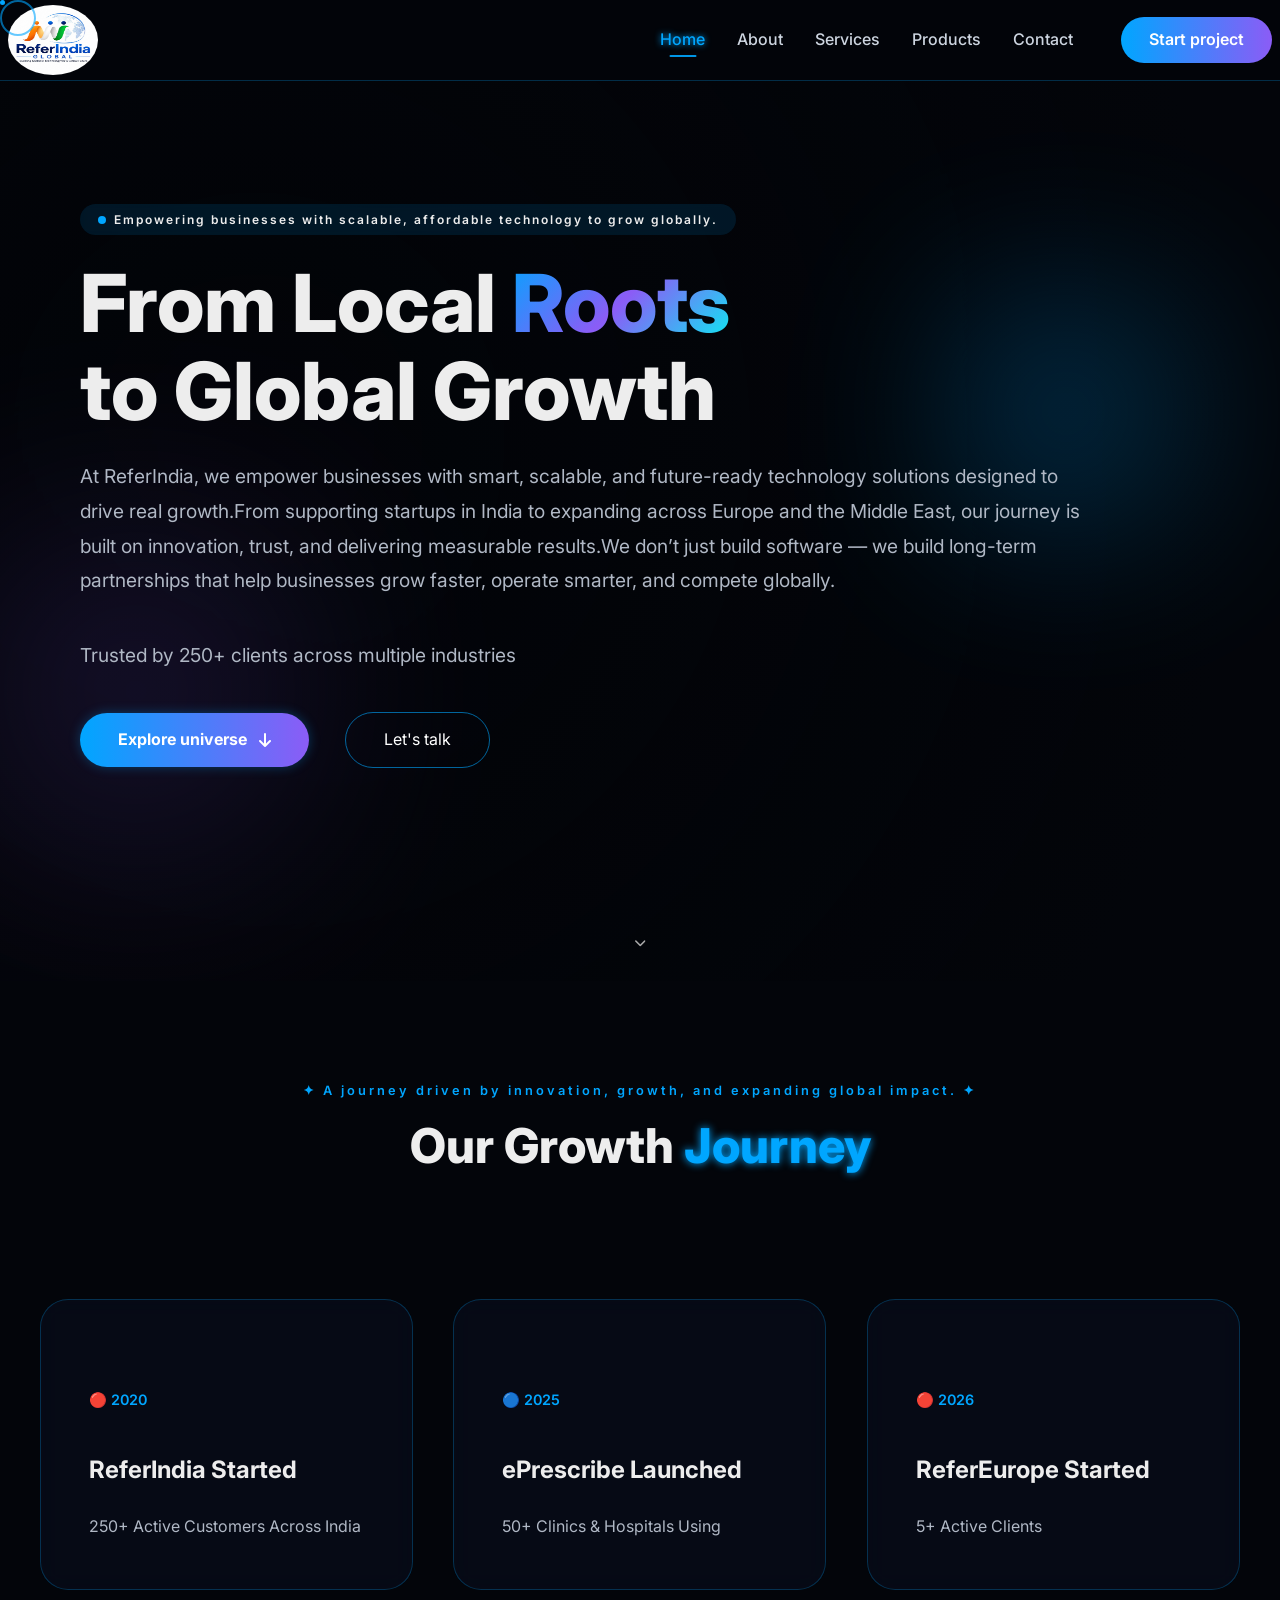
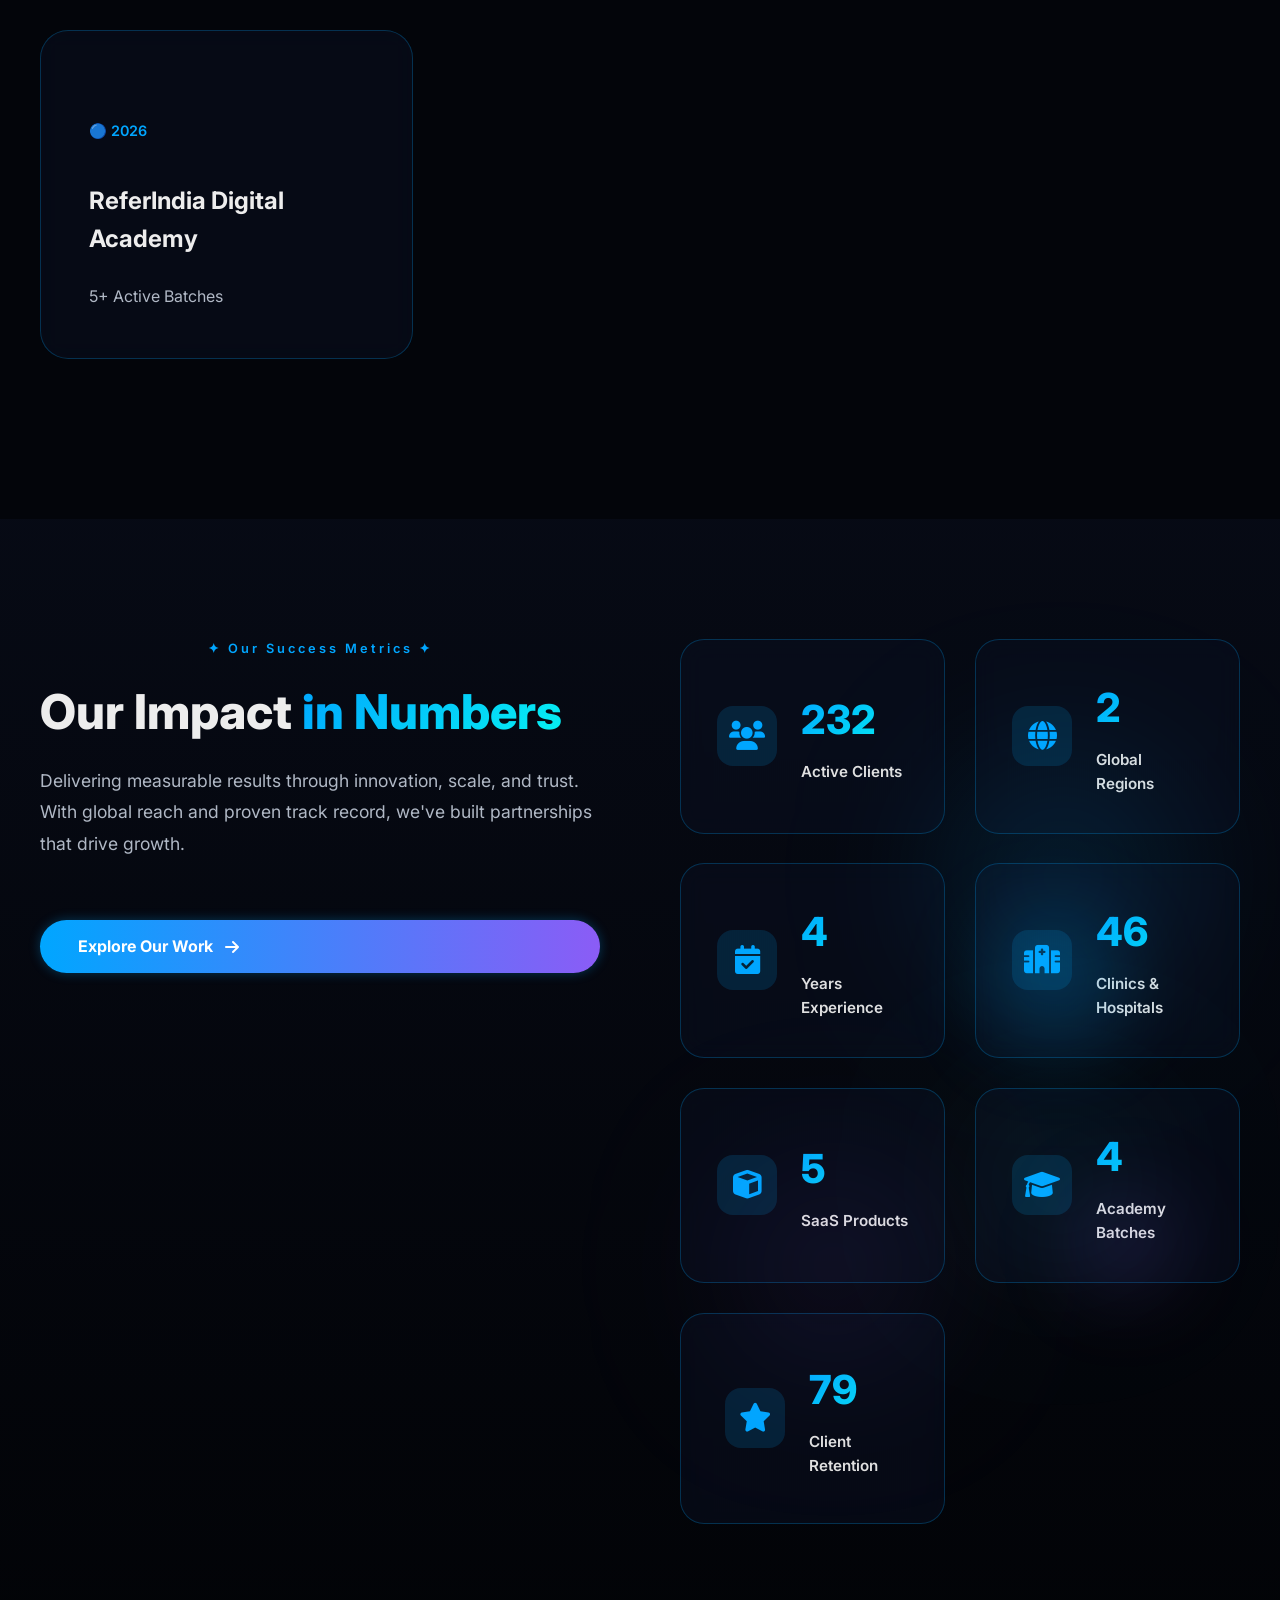
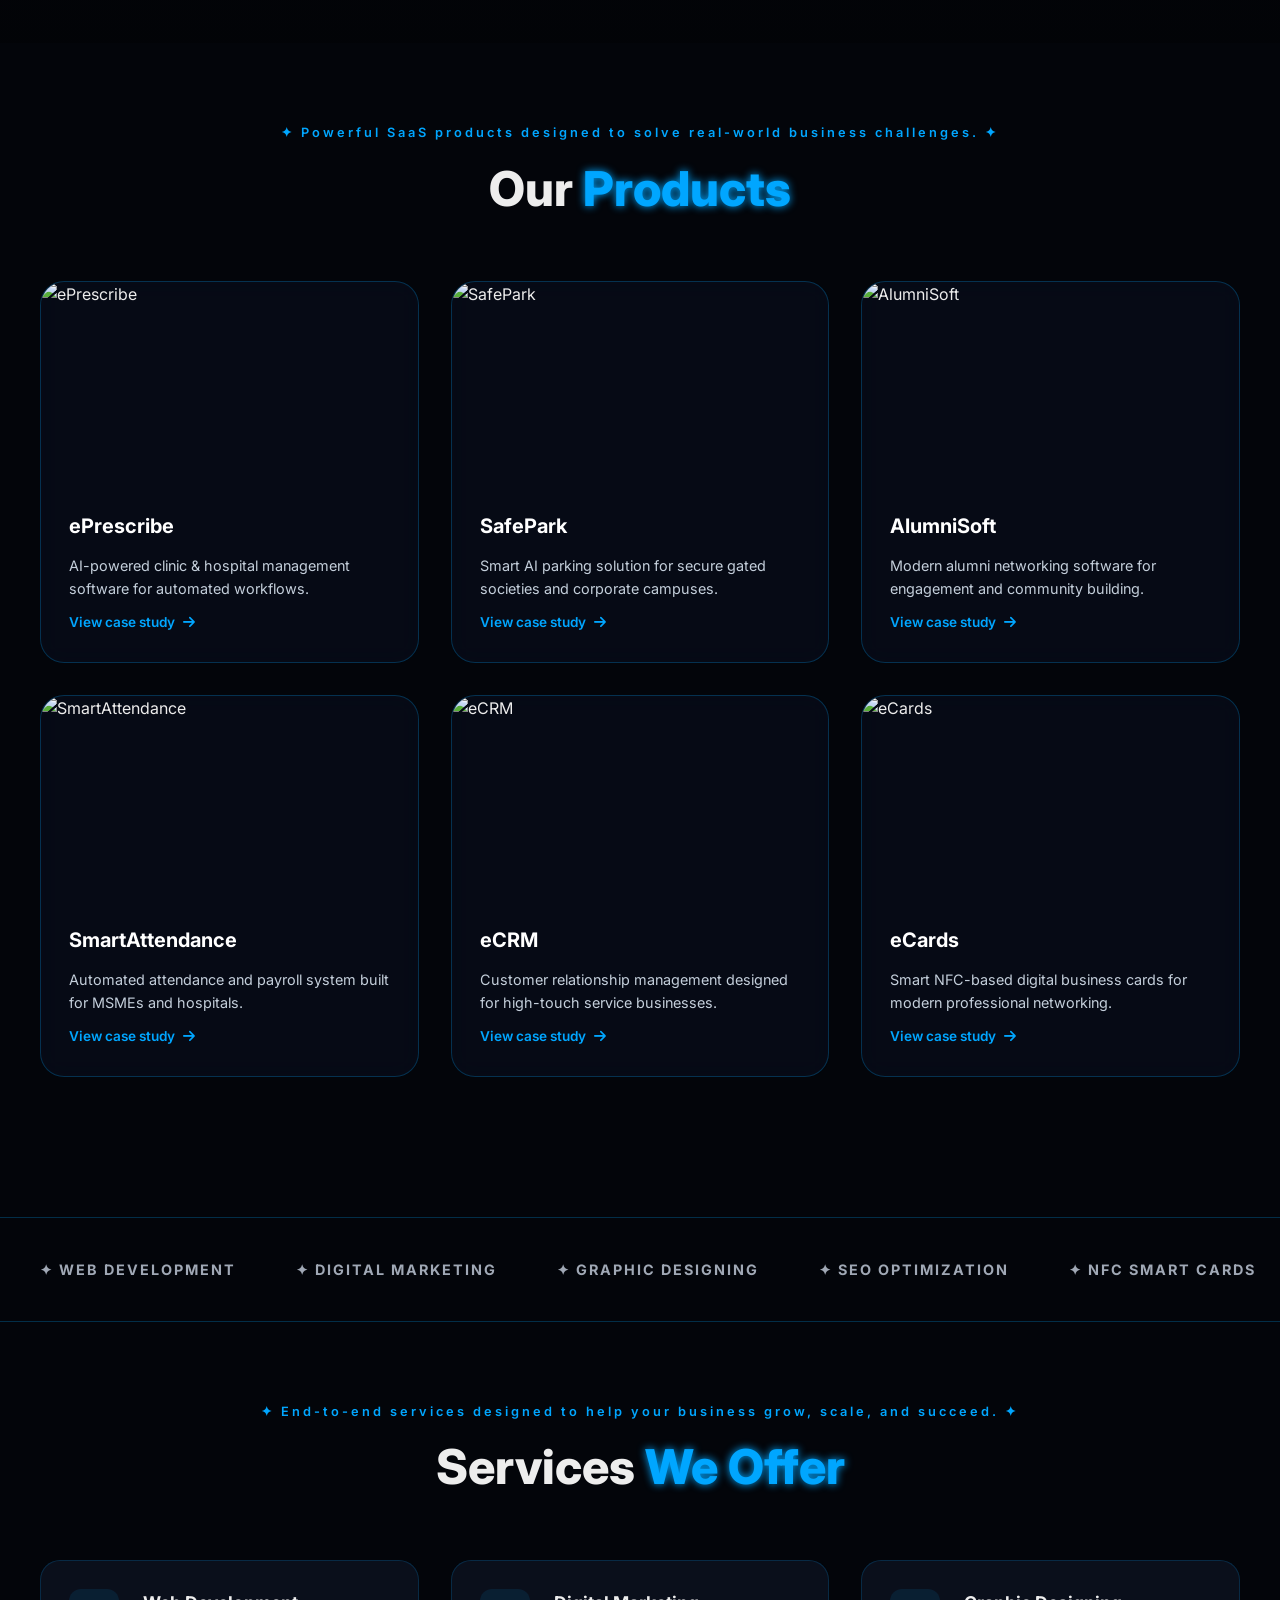
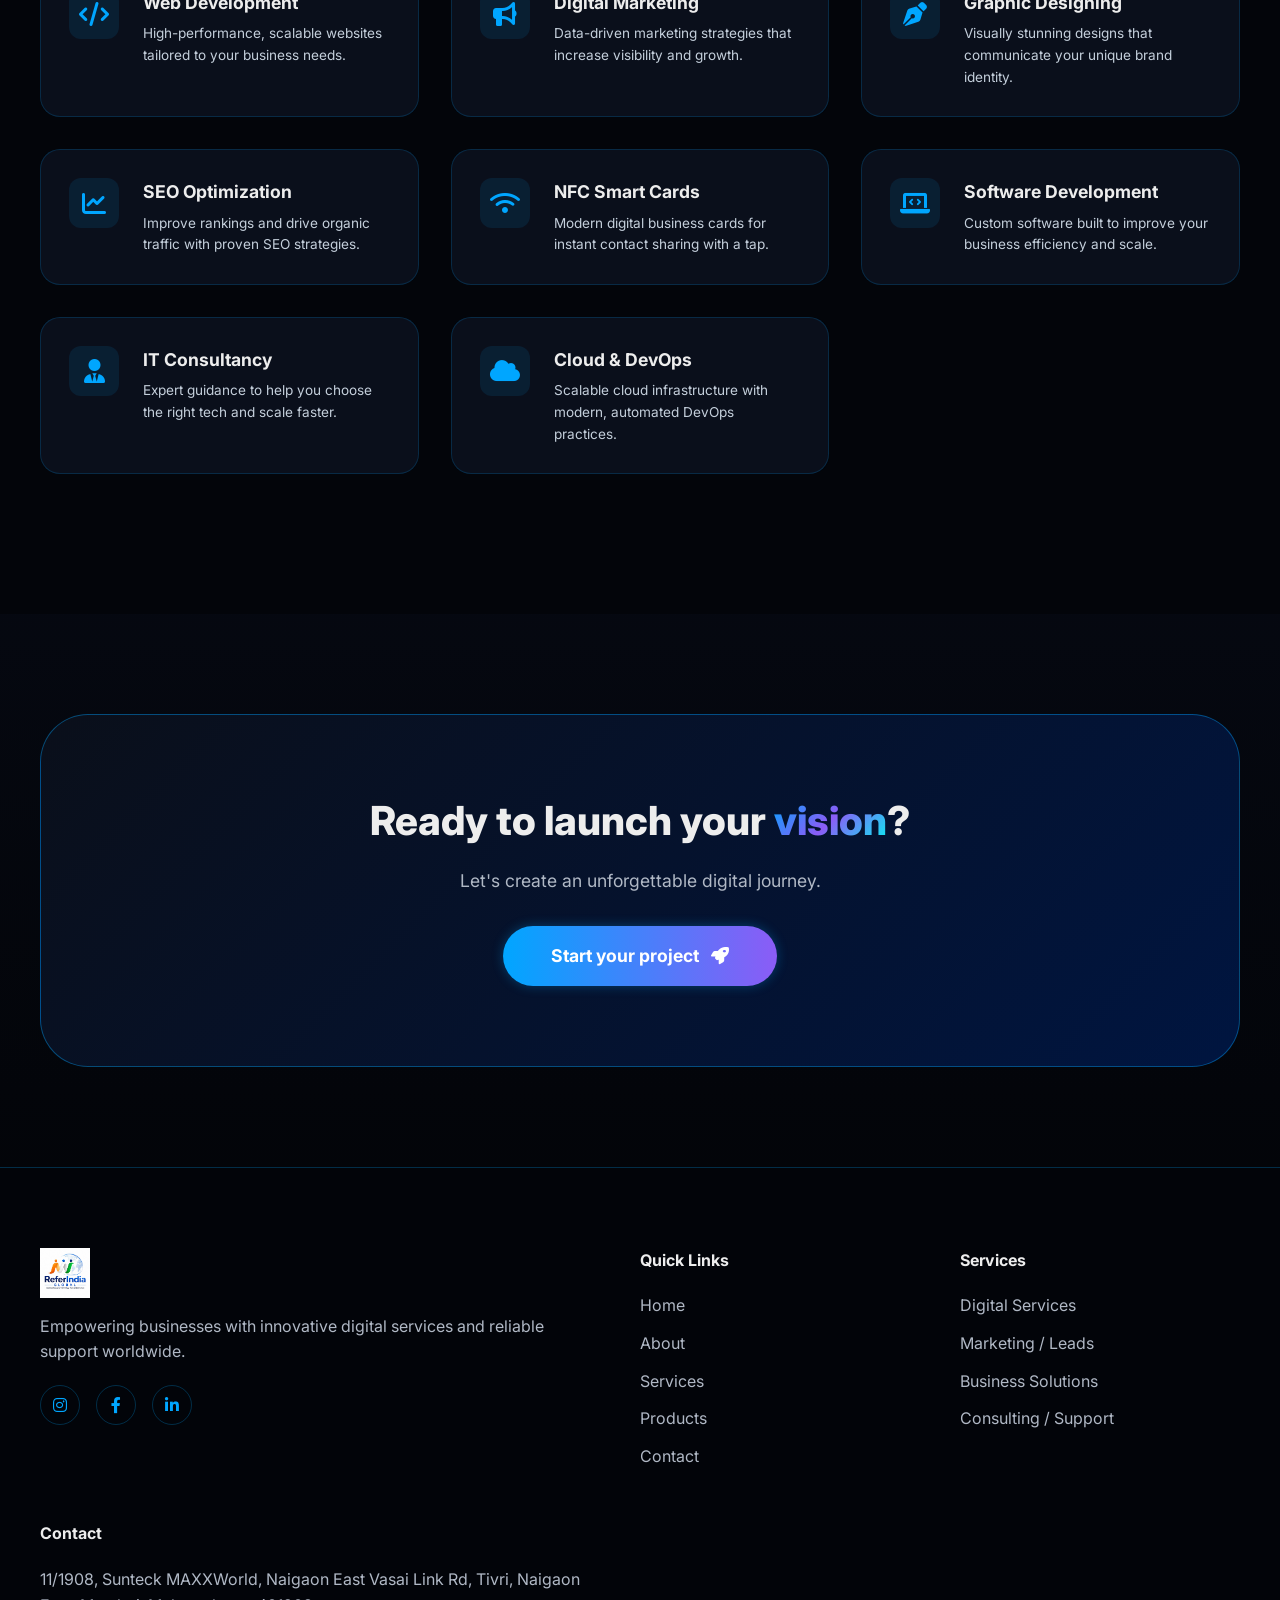
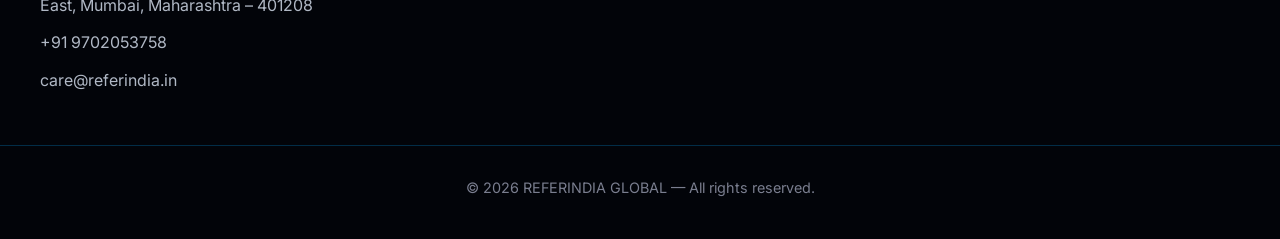
==== commit 73a1c66a: "second commiy" ====
--- a/referindia/index.html
+++ b/referindia/index.html
@@ -37,7 +37,7 @@
   <div class="loading-screen" id="loadingScreen">
     <div class="loading-container">
       <div class="loading-spinner"></div>
-      <div class="loading-text">REFERINDIA GLOBAL<span class="dot-pulse">.</span></div>
+      <!-- <div class="loading-text">REFERINDIA GLOBAL<span class="dot-pulse">.</span></div> -->
       <div class="loading-bar"><div class="loading-progress"></div></div>
     </div>
   </div>
@@ -466,11 +466,14 @@
     <div class="container footer-grid-3d">
       <div class="footer-brand">
         <span><img src="./img/logo.jpg" alt=""></span>
-        <p>Redefining digital frontiers through 3D storytelling.</p>
+        <p>Empowering businesses with innovative digital services and reliable support worldwide.</p>
         <div class="social-links"><i class="fab fa-instagram"></i><i class="fab fa-facebook-f"></i><i class="fab fa-linkedin-in"></i></div>
       </div>
-      <div><h4>Explore</h4><ul><li><a href="about.html">About</a></li><li><a href="services.html">Services</a></li><li><a href="portfolio.html">Work</a></li></ul></div>
-      <div><h4>Connect</h4><ul><li><a href="contact.html">Contact</a></li><li><a href="#">Careers</a></li></ul></div>
+      <div><h4>Quick Links</h4><ul><li><a href="index.html">Home</a></li><li><a href="about.html">About</a></li><li><a href="services.html">Services</a></li><li><a href="product.html">Products</a></li><li><a href="contact.html">Contact</a></li></ul></div>
+      <div><h4>Services</h4><ul><li><a href="">Digital Services</a></li><li><a href="#">Marketing / Leads</a></li><li><a href="">Business Solutions</a></li><li><a href="">Consulting / Support</a></li></ul></div>
+      <div><h4>Contact</h4><ul><li><a href="">11/1908, Sunteck MAXXWorld, Naigaon East Vasai Link Rd, Tivri,
+Naigaon East, Mumbai, Maharashtra – 401208</a></li><li><a href="tel:+91 9702053758">+91 9702053758</a></li><li><a href="mailto:care@referindia.in">care@referindia.in</a></li><li></ul></div>
+
     </div>
     <div class="footer-bottom"><p>© 2026 REFERINDIA GLOBAL — All rights reserved.</p></div>
   </footer>
--- a/referindia/css/style.css
+++ b/referindia/css/style.css
@@ -105,7 +105,7 @@
 .container {
   max-width: 1400px;
   margin: 0 auto;
-  padding: 0 32px;
+  padding: 0 40px;
 }
 
 /* Cursor Styles */
@@ -204,21 +204,25 @@
   justify-content: space-between;
   align-items: center;
   height: 80px;
+  padding: 0 8px;
 }
 
 .logo {
   display: flex;
   align-items: center;
-  gap: 12px;
-  font-weight: 800;
-  font-size: 1.5rem;
+  /* gap: 12px; */
+  /* font-weight: 800; */
+  /* font-size: 1.5rem; */
   text-decoration: none;
   color: white;
+  /* width: 30%; */
+  /* border: 2px solid red; */
 }
 
 .logo img {
-  height: 50px;
-  width: auto;
+  height: 70px;
+  border-radius: 50%;
+  width: 90px;
 }
 
 .logo-cube {
@@ -233,7 +237,7 @@
 .nav-menu {
   display: flex;
   align-items: center;
-  gap: 40px;
+  gap: 48px;
 }
 
 .nav-cta {
@@ -243,21 +247,46 @@
 
 .nav-links {
   display: flex;
-  gap: 40px;
+  gap: 32px;
   list-style: none;
 }
 
 .nav-links a {
+  position: relative;
   text-decoration: none;
   color: #cdd5e0;
   font-weight: 500;
-  transition: 0.2s ease;
+  transition: color 0.22s ease, transform 0.18s ease;
+}
+
+.nav-links a::after {
+  content: '';
+  position: absolute;
+  left: 50%;
+  bottom: -8px;
+  width: 0;
+  height: 2px;
+  background: var(--neon-blue);
+  border-radius: 999px;
+  opacity: 0.9;
+  transform: translateX(-50%);
+  transition: width 0.28s ease;
 }
 
 .nav-links a:hover,
 .nav-links a.active {
   color: var(--neon-blue);
   text-shadow: 0 0 6px var(--neon-blue);
+}
+
+.nav-links a:hover::after,
+.nav-links a.active::after {
+  width: 60%;
+}
+
+.nav-links a:active,
+.nav-links a.nav-link-clicked {
+  transform: translateY(1px);
 }
 
 .mobile-toggle {
@@ -388,7 +417,7 @@
   left: 0;
   width: 100%;
   height: 100%;
-  background: radial-gradient(circle at 20% 40%, rgba(0, 0, 0, 0.3), #03050a 85%);
+  background: radial-gradient(circle at 20% 40%, rgba(0, 0, 0, 0.2), #03050a 85%);
 }
 
 .hero-shape-1 {
@@ -539,17 +568,20 @@
 }
 
 .features-3d {
-  padding: 80px 0;
+  padding: 100px 0;
 }
 
 .feature-card-3d {
   background: var(--glass-bg);
   backdrop-filter: blur(12px);
   border-radius: 28px;
-  padding: 40px;
+  padding: 48px;
   border: 1px solid var(--glass-border);
   transition: 0.3s ease;
   transform-style: preserve-3d;
+  display: flex;
+  flex-direction: column;
+  gap: 16px;
 }
 
 .feature-card-3d:hover {
@@ -568,13 +600,15 @@
 
 .feature-card-3d h3 {
   font-size: 1.5rem;
-  margin-bottom: 12px;
+  margin-bottom: 8px;
   font-weight: 700;
+  margin-top: 8px;
 }
 
 .feature-card-3d p {
   color: #b0b8c5;
-  line-height: 1.6;
+  line-height: 1.7;
+  margin: 0;
 }
 
 .card-icon {
@@ -601,7 +635,7 @@
    ===================================================== */
 
 .impact-numbers {
-  padding: 100px 0;
+  padding: 120px 0;
   background: linear-gradient(180deg, rgba(10, 15, 31, 0.5) 0%, rgba(0, 0, 0, 0.3) 100%);
   position: relative;
   overflow: hidden;
@@ -616,13 +650,16 @@
   grid-template-columns: 1fr 1fr;
   gap: 80px;
   align-items: start;
+  max-width: 1400px;
+  margin: 0 auto;
+  padding: 0 40px;
 }
 
 .impact-left {
   display: flex;
   flex-direction: column;
   justify-content: center;
-  padding: 40px;
+  /* padding: 48px; */
 }
 
 .impact-badge {
@@ -657,17 +694,20 @@
   display: grid;
   grid-template-columns: repeat(2, 1fr);
   gap: 30px;
+  width: 100%;
+  justify-content: center;
 }
 
 .stat-card {
   background: var(--glass-bg);
   backdrop-filter: blur(12px);
   border-radius: 24px;
-  padding: 30px;
+  padding: 36px;
   border: 1px solid var(--glass-border);
   display: flex;
-  gap: 20px;
+  gap: 24px;
   transition: 0.3s ease;
+  align-items: center;
 }
 
 .stat-card:hover {
@@ -678,7 +718,7 @@
 
 .stat-card-large {
   grid-column: 1;
-  padding: 40px;
+  padding: 44px;
 }
 
 .stat-icon {
@@ -808,15 +848,26 @@
    SERVICES SECTION
    ===================================================== */
 
-.services-showcase {
-  padding: 60px 0;
+.services-showcase,
+.services-advanced {
+  padding: 80px 0;
+}
+
+.services-showcase .container,
+.services-advanced .container {
+  max-width: 1320px;
 }
 
 .services-grid-tilt {
   display: grid;
-  grid-template-columns: repeat(3, 1fr);
-  gap: 24px;
-  margin: 40px 0;
+  grid-template-columns: repeat(3, minmax(280px, 1fr));
+  gap: 32px;
+  margin: 60px auto;
+  width: 100%;
+}
+
+.services-advanced .services-grid-tilt {
+  width: 100%;
 }
 
 /* Compact Product Cards */
@@ -855,7 +906,7 @@
 }
 
 .product-card-content {
-  padding: 24px;
+  padding: 28px;
   display: flex;
   flex-direction: column;
   gap: 12px;
@@ -876,6 +927,7 @@
   margin: 0;
   display: -webkit-box;
   -webkit-line-clamp: 2;
+  line-clamp: 2;
   -webkit-box-orient: vertical;
   overflow: hidden;
 }
@@ -901,11 +953,11 @@
   background: rgba(15, 20, 35, 0.72);
   backdrop-filter: blur(12px);
   border-radius: 20px;
-  padding: 24px;
+  padding: 28px;
   border: 1px solid rgba(0, 166, 255, 0.18);
   display: flex;
   align-items: flex-start;
-  gap: 20px;
+  gap: 24px;
   transition: all 0.3s var(--transition-smooth);
 }
 
@@ -935,13 +987,14 @@
 .service-content h3 {
   font-size: 1.1rem;
   font-weight: 700;
-  margin-bottom: 8px;
+  margin-bottom: 6px;
+  margin-top: 0;
 }
 
 .service-content p {
   color: #c4cfdb;
   font-size: 0.85rem;
-  line-height: 1.5;
+  line-height: 1.6;
   margin: 0;
 }
 
@@ -972,37 +1025,57 @@
 
 .service-tilt h3 {
   font-size: 1.35rem;
-  margin-bottom: 16px;
+  margin-bottom: 12px;
   font-weight: 700;
+  margin-top: 8px;
 }
 
 .service-tilt p {
   color: #c4cfdb;
   font-size: 0.97rem;
-  line-height: 1.75;
-  margin-bottom: 22px;
+  line-height: 1.8;
+  margin-bottom: 0;
+  margin-top: 4px;
 }
 
 /* Responsive Grid Adjustments */
 @media (max-width: 1024px) {
   .services-grid-tilt {
     grid-template-columns: repeat(2, 1fr);
-    gap: 20px;
+    gap: 32px;
+  }
+
+  .working-process {
+    grid-template-columns: repeat(2, minmax(240px, 1fr));
+    gap: 28px;
+    padding: 0 28px;
   }
 }
 
 @media (max-width: 768px) {
   .services-grid-tilt {
     grid-template-columns: 1fr;
-    gap: 16px;
+    gap: 28px;
   }
   
-  .services-showcase {
-    padding: 40px 0;
+  .services-showcase,
+  .services-advanced {
+    padding: 60px 0;
   }
   
   .product-img-wrapper {
     height: 180px;
+  }
+
+  .working-process {
+    grid-template-columns: 1fr;
+    gap: 24px;
+    padding: 0 24px;
+    margin-top: 32px;
+  }
+
+  .process-step {
+    padding: 32px;
   }
 }
 
@@ -1033,9 +1106,11 @@
 
 .working-process {
   display: grid;
-  grid-template-columns: repeat(3, minmax(220px, 1fr));
-  gap: 24px;
-  margin-top: 40px;
+  grid-template-columns: repeat(3, minmax(260px, 1fr));
+  gap: 32px;
+  margin: 40px auto 0;
+  max-width: 1320px;
+  padding: 0 32px;
 }
 
 .process-step {
@@ -1043,13 +1118,13 @@
   backdrop-filter: blur(16px);
   border: 1px solid rgba(0, 166, 255, 0.2);
   border-radius: 28px;
-  padding: 30px;
+  padding: 40px;
   display: flex;
   flex-direction: column;
-  gap: 18px;
+  gap: 20px;
   transition: transform 0.3s var(--transition-smooth), box-shadow 0.3s var(--transition-smooth), border-color 0.3s ease;
-}
-
+  min-height: 320px;
+}
 .process-step:hover {
   transform: translateY(-8px);
   box-shadow: 0 20px 50px rgba(0, 166, 255, 0.16);
@@ -1131,14 +1206,14 @@
    ===================================================== */
 
 .cta-premium {
-  padding: 80px 0;
+  padding: 100px 0;
   background: linear-gradient(180deg, rgba(10, 15, 31, 0.3) 0%, rgba(0, 0, 0, 0.1) 100%);
 }
 
 .cta-glass-3d {
   background: linear-gradient(135deg, #0a0f1a, #001540);
   border-radius: 48px;
-  padding: 80px;
+  padding: 80px 100px;
   text-align: center;
   border: 1px solid rgba(0, 166, 255, 0.4);
   transition: 0.3s ease;
@@ -1170,7 +1245,7 @@
   background: rgba(3, 5, 10, 0.95);
   backdrop-filter: blur(16px);
   border-top: 1px solid var(--glass-border);
-  padding: 60px 0 30px;
+  padding: 80px 0 40px;
 }
 
 .footer-grid-3d {
@@ -1258,19 +1333,36 @@
   right: 30px;
   background: var(--neon-blue);
   border: none;
-  width: 48px;
-  height: 48px;
+  width: 50px;
+  height: 50px;
   border-radius: 50%;
   cursor: pointer;
-  display: none;
-  z-index: 999;
-  transition: 0.3s ease;
-  box-shadow: 0 4px 12px rgba(0, 166, 255, 0.3);
+  display: flex;
+  align-items: center;
+  justify-content: center;
+  opacity: 0;
+  visibility: hidden;
+  z-index: 99999;
+  transition: all 0.4s var(--transition-smooth);
+  box-shadow: 0 4px 20px rgba(0, 166, 255, 0.4);
+  padding: 0;
+  line-height: 1;
+  color: white;
+  font-size: 1.2rem;
+  pointer-events: none;
+}
+
+.back-to-top-3d.visible {
+  opacity: 1;
+  visibility: visible;
+  pointer-events: auto;
+  transform: translateY(0);
 }
 
 .back-to-top-3d:hover {
-  transform: translateY(-4px);
-  box-shadow: 0 8px 20px rgba(0, 166, 255, 0.5);
+  transform: translateY(-5px) scale(1.1);
+  box-shadow: 0 8px 25px rgba(0, 166, 255, 0.6);
+  background: var(--neon-cyan);
 }
 
 /* =====================================================
@@ -1351,7 +1443,7 @@
 .timeline-card {
   background: rgba(20, 25, 45, 0.5);
   border-radius: 24px;
-  padding: 32px;
+  padding: 36px;
   border-left: 3px solid var(--neon-blue);
   transition: 0.3s ease;
 }
@@ -1369,11 +1461,14 @@
 
 .team-member {
   text-align: center;
-  padding: 32px;
+  padding: 40px;
   background: var(--glass-bg);
   border-radius: 28px;
   transition: 0.3s ease;
   border: 1px solid var(--glass-border);
+  display: flex;
+  flex-direction: column;
+  gap: 16px;
 }
 
 .team-member:hover {
@@ -1400,18 +1495,26 @@
   margin: 60px 0;
 }
 
+.service-tilt {
+  background: rgba(10, 15, 30, 0.7);
+  border-radius: 32px;
+  padding: 48px;
+  transition: 0.3s ease;
+  border: 1px solid var(--glass-border);
+  display: flex;
+  flex-direction: column;
+  gap: 16px;
+}
+
 .service-card-3d {
   background: rgba(10, 15, 30, 0.7);
   border-radius: 32px;
-  padding: 40px;
+  padding: 44px;
   transition: 0.3s ease;
   border: 1px solid var(--glass-border);
-}
-
-.service-card-3d:hover {
-  border-color: var(--neon-blue);
-  transform: translateY(-8px);
-  box-shadow: 0 10px 30px rgba(0, 166, 255, 0.15);
+  display: flex;
+  flex-direction: column;
+  gap: 12px;
 }
 
 .stats-3d {
@@ -1474,8 +1577,8 @@
 .portfolio-card-body {
   display: flex;
   flex-direction: column;
-  padding: 28px 26px 32px;
-  gap: 18px;
+  padding: 32px 30px 36px;
+  gap: 16px;
   flex: 1;
 }
 
@@ -1626,8 +1729,8 @@
   margin-bottom: 24px;
   background: linear-gradient(135deg, #00a6ff, #06f2f2);
   -webkit-background-clip: text;
+  background-clip: text;
   -webkit-text-fill-color: transparent;
-  background-clip: text;
 }
 
 .modal-content-3d p {
@@ -1684,6 +1787,7 @@
   font-weight: 800;
   margin-bottom: 12px;
   background: linear-gradient(135deg, white, #a0a8b5);
+  background-clip: text;
   -webkit-background-clip: text;
   -webkit-text-fill-color: transparent;
 }
@@ -1839,7 +1943,7 @@
   background: rgba(15, 20, 35, 0.72);
   backdrop-filter: blur(12px);
   border-radius: 28px;
-  padding: 36px;
+  padding: 40px;
   border: 1px solid rgba(0, 166, 255, 0.18);
   transition: transform 0.3s var(--transition-smooth), box-shadow 0.3s var(--transition-smooth), border-color 0.3s ease;
   display: flex;
@@ -1945,7 +2049,7 @@
 
 @media (max-width: 1024px) {
   .container {
-    padding: 0 24px;
+    padding: 0 32px;
   }
 
   .hero-title {
@@ -1962,6 +2066,7 @@
   .portfolio-masonry,
   .locations-grid {
     grid-template-columns: repeat(2, 1fr);
+    gap: 40px;
   }
 
   .services-grid-3d {
@@ -1975,14 +2080,26 @@
 
   .stats-grid {
     grid-template-columns: repeat(2, 1fr);
+    gap: 28px;
+    justify-content: center;
+    max-width: 900px;
+    margin: 0 auto;
   }
 
   .cta-glass-3d {
-    padding: 60px 40px;
+    padding: 60px 50px;
   }
 
   .cta-glass-3d h2 {
     font-size: 2rem;
+  }
+  
+  .nav-menu {
+    gap: 40px;
+  }
+  
+  .nav-links {
+    gap: 28px;
   }
 }
 
@@ -1997,10 +2114,12 @@
     top: 80px;
     left: 0;
     width: 100%;
-    background: var(--black);
+    background: rgba(3, 5, 10, 0.95);
+    backdrop-filter: blur(16px);
     padding: 24px;
     flex-direction: column;
     gap: 20px;
+    border-bottom: 1px solid var(--glass-border);
   }
 
   .nav-menu.active {
@@ -2010,10 +2129,21 @@
   .nav-links {
     flex-direction: column;
     gap: 16px;
+    width: 100%;
+  }
+  
+  .nav-links a {
+    padding: 8px 12px;
   }
 
   .nav-cta {
-    margin-top: 16px;
+    margin-top: 12px;
+    width: 100%;
+  }
+  
+  .nav-cta .btn-neon {
+    width: 100%;
+    justify-content: center;
   }
 
   .hero-title {
@@ -2047,7 +2177,7 @@
   .contact-grid-3d,
   .locations-grid {
     grid-template-columns: 1fr;
-    gap: 24px;
+    gap: 32px;
   }
 
   .depth-container {
@@ -2073,6 +2203,10 @@
 
   .stats-grid {
     grid-template-columns: 1fr;
+    gap: 24px;
+    justify-content: center;
+    max-width: 450px;
+    margin: 0 auto;
   }
 
   .footer-grid-3d {
@@ -2081,7 +2215,7 @@
   }
 
   .cta-glass-3d {
-    padding: 40px 24px;
+    padding: 40px 28px;
   }
 
   .cta-glass-3d h2 {
@@ -2089,20 +2223,31 @@
   }
 
   .feature-card-3d {
+    padding: 32px;
+  }
+  
+  .stat-card {
     padding: 24px;
+    gap: 16px;
   }
 
   .service-tilt {
+    padding: 28px;
+    min-height: auto;
+  }
+  
+  .service-tilt-compact {
     padding: 24px;
-    min-height: auto;
+    gap: 16px;
   }
 
   .working-process {
     grid-template-columns: 1fr;
-  }
-
-  .stat-card {
-    padding: 20px;
+    gap: 20px;
+  }
+  
+  .process-step {
+    padding: 28px;
   }
 
   .stat-card-large {
@@ -2122,9 +2267,23 @@
   }
 
   .back-to-top-3d {
-    bottom: 20px;
-    right: 20px;
-    width: 40px;
-    height: 40px;
+    bottom: 24px;
+    right: 24px;
+    width: 46px;
+    height: 46px;
+    font-size: 1.1rem;
+  }
+
+  
+  .product-card-content {
+    padding: 24px;
+  }
+  
+  .portfolio-card-body {
+    padding: 24px 22px 28px;
+  }
+  
+  .location-card {
+    padding: 28px;
   }
 }
--- a/referindia/css/style.css
+++ b/referindia/css/style.css
@@ -105,7 +105,7 @@
 .container {
   max-width: 1400px;
   margin: 0 auto;
-  padding: 0 32px;
+  padding: 0 40px;
 }
 
 /* Cursor Styles */
@@ -204,21 +204,25 @@
   justify-content: space-between;
   align-items: center;
   height: 80px;
+  padding: 0 8px;
 }
 
 .logo {
   display: flex;
   align-items: center;
-  gap: 12px;
-  font-weight: 800;
-  font-size: 1.5rem;
+  /* gap: 12px; */
+  /* font-weight: 800; */
+  /* font-size: 1.5rem; */
   text-decoration: none;
   color: white;
+  /* width: 30%; */
+  /* border: 2px solid red; */
 }
 
 .logo img {
-  height: 50px;
-  width: auto;
+  height: 70px;
+  border-radius: 50%;
+  width: 90px;
 }
 
 .logo-cube {
@@ -233,7 +237,7 @@
 .nav-menu {
   display: flex;
   align-items: center;
-  gap: 40px;
+  gap: 48px;
 }
 
 .nav-cta {
@@ -243,21 +247,46 @@
 
 .nav-links {
   display: flex;
-  gap: 40px;
+  gap: 32px;
   list-style: none;
 }
 
 .nav-links a {
+  position: relative;
   text-decoration: none;
   color: #cdd5e0;
   font-weight: 500;
-  transition: 0.2s ease;
+  transition: color 0.22s ease, transform 0.18s ease;
+}
+
+.nav-links a::after {
+  content: '';
+  position: absolute;
+  left: 50%;
+  bottom: -8px;
+  width: 0;
+  height: 2px;
+  background: var(--neon-blue);
+  border-radius: 999px;
+  opacity: 0.9;
+  transform: translateX(-50%);
+  transition: width 0.28s ease;
 }
 
 .nav-links a:hover,
 .nav-links a.active {
   color: var(--neon-blue);
   text-shadow: 0 0 6px var(--neon-blue);
+}
+
+.nav-links a:hover::after,
+.nav-links a.active::after {
+  width: 60%;
+}
+
+.nav-links a:active,
+.nav-links a.nav-link-clicked {
+  transform: translateY(1px);
 }
 
 .mobile-toggle {
@@ -388,7 +417,7 @@
   left: 0;
   width: 100%;
   height: 100%;
-  background: radial-gradient(circle at 20% 40%, rgba(0, 0, 0, 0.3), #03050a 85%);
+  background: radial-gradient(circle at 20% 40%, rgba(0, 0, 0, 0.2), #03050a 85%);
 }
 
 .hero-shape-1 {
@@ -539,17 +568,20 @@
 }
 
 .features-3d {
-  padding: 80px 0;
+  padding: 100px 0;
 }
 
 .feature-card-3d {
   background: var(--glass-bg);
   backdrop-filter: blur(12px);
   border-radius: 28px;
-  padding: 40px;
+  padding: 48px;
   border: 1px solid var(--glass-border);
   transition: 0.3s ease;
   transform-style: preserve-3d;
+  display: flex;
+  flex-direction: column;
+  gap: 16px;
 }
 
 .feature-card-3d:hover {
@@ -568,13 +600,15 @@
 
 .feature-card-3d h3 {
   font-size: 1.5rem;
-  margin-bottom: 12px;
+  margin-bottom: 8px;
   font-weight: 700;
+  margin-top: 8px;
 }
 
 .feature-card-3d p {
   color: #b0b8c5;
-  line-height: 1.6;
+  line-height: 1.7;
+  margin: 0;
 }
 
 .card-icon {
@@ -601,7 +635,7 @@
    ===================================================== */
 
 .impact-numbers {
-  padding: 100px 0;
+  padding: 120px 0;
   background: linear-gradient(180deg, rgba(10, 15, 31, 0.5) 0%, rgba(0, 0, 0, 0.3) 100%);
   position: relative;
   overflow: hidden;
@@ -616,13 +650,16 @@
   grid-template-columns: 1fr 1fr;
   gap: 80px;
   align-items: start;
+  max-width: 1400px;
+  margin: 0 auto;
+  padding: 0 40px;
 }
 
 .impact-left {
   display: flex;
   flex-direction: column;
   justify-content: center;
-  padding: 40px;
+  /* padding: 48px; */
 }
 
 .impact-badge {
@@ -657,17 +694,20 @@
   display: grid;
   grid-template-columns: repeat(2, 1fr);
   gap: 30px;
+  width: 100%;
+  justify-content: center;
 }
 
 .stat-card {
   background: var(--glass-bg);
   backdrop-filter: blur(12px);
   border-radius: 24px;
-  padding: 30px;
+  padding: 36px;
   border: 1px solid var(--glass-border);
   display: flex;
-  gap: 20px;
+  gap: 24px;
   transition: 0.3s ease;
+  align-items: center;
 }
 
 .stat-card:hover {
@@ -678,7 +718,7 @@
 
 .stat-card-large {
   grid-column: 1;
-  padding: 40px;
+  padding: 44px;
 }
 
 .stat-icon {
@@ -808,15 +848,26 @@
    SERVICES SECTION
    ===================================================== */
 
-.services-showcase {
-  padding: 60px 0;
+.services-showcase,
+.services-advanced {
+  padding: 80px 0;
+}
+
+.services-showcase .container,
+.services-advanced .container {
+  max-width: 1320px;
 }
 
 .services-grid-tilt {
   display: grid;
-  grid-template-columns: repeat(3, 1fr);
-  gap: 24px;
-  margin: 40px 0;
+  grid-template-columns: repeat(3, minmax(280px, 1fr));
+  gap: 32px;
+  margin: 60px auto;
+  width: 100%;
+}
+
+.services-advanced .services-grid-tilt {
+  width: 100%;
 }
 
 /* Compact Product Cards */
@@ -855,7 +906,7 @@
 }
 
 .product-card-content {
-  padding: 24px;
+  padding: 28px;
   display: flex;
   flex-direction: column;
   gap: 12px;
@@ -876,6 +927,7 @@
   margin: 0;
   display: -webkit-box;
   -webkit-line-clamp: 2;
+  line-clamp: 2;
   -webkit-box-orient: vertical;
   overflow: hidden;
 }
@@ -901,11 +953,11 @@
   background: rgba(15, 20, 35, 0.72);
   backdrop-filter: blur(12px);
   border-radius: 20px;
-  padding: 24px;
+  padding: 28px;
   border: 1px solid rgba(0, 166, 255, 0.18);
   display: flex;
   align-items: flex-start;
-  gap: 20px;
+  gap: 24px;
   transition: all 0.3s var(--transition-smooth);
 }
 
@@ -935,13 +987,14 @@
 .service-content h3 {
   font-size: 1.1rem;
   font-weight: 700;
-  margin-bottom: 8px;
+  margin-bottom: 6px;
+  margin-top: 0;
 }
 
 .service-content p {
   color: #c4cfdb;
   font-size: 0.85rem;
-  line-height: 1.5;
+  line-height: 1.6;
   margin: 0;
 }
 
@@ -972,37 +1025,57 @@
 
 .service-tilt h3 {
   font-size: 1.35rem;
-  margin-bottom: 16px;
+  margin-bottom: 12px;
   font-weight: 700;
+  margin-top: 8px;
 }
 
 .service-tilt p {
   color: #c4cfdb;
   font-size: 0.97rem;
-  line-height: 1.75;
-  margin-bottom: 22px;
+  line-height: 1.8;
+  margin-bottom: 0;
+  margin-top: 4px;
 }
 
 /* Responsive Grid Adjustments */
 @media (max-width: 1024px) {
   .services-grid-tilt {
     grid-template-columns: repeat(2, 1fr);
-    gap: 20px;
+    gap: 32px;
+  }
+
+  .working-process {
+    grid-template-columns: repeat(2, minmax(240px, 1fr));
+    gap: 28px;
+    padding: 0 28px;
   }
 }
 
 @media (max-width: 768px) {
   .services-grid-tilt {
     grid-template-columns: 1fr;
-    gap: 16px;
+    gap: 28px;
   }
   
-  .services-showcase {
-    padding: 40px 0;
+  .services-showcase,
+  .services-advanced {
+    padding: 60px 0;
   }
   
   .product-img-wrapper {
     height: 180px;
+  }
+
+  .working-process {
+    grid-template-columns: 1fr;
+    gap: 24px;
+    padding: 0 24px;
+    margin-top: 32px;
+  }
+
+  .process-step {
+    padding: 32px;
   }
 }
 
@@ -1033,9 +1106,11 @@
 
 .working-process {
   display: grid;
-  grid-template-columns: repeat(3, minmax(220px, 1fr));
-  gap: 24px;
-  margin-top: 40px;
+  grid-template-columns: repeat(3, minmax(260px, 1fr));
+  gap: 32px;
+  margin: 40px auto 0;
+  max-width: 1320px;
+  padding: 0 32px;
 }
 
 .process-step {
@@ -1043,13 +1118,13 @@
   backdrop-filter: blur(16px);
   border: 1px solid rgba(0, 166, 255, 0.2);
   border-radius: 28px;
-  padding: 30px;
+  padding: 40px;
   display: flex;
   flex-direction: column;
-  gap: 18px;
+  gap: 20px;
   transition: transform 0.3s var(--transition-smooth), box-shadow 0.3s var(--transition-smooth), border-color 0.3s ease;
-}
-
+  min-height: 320px;
+}
 .process-step:hover {
   transform: translateY(-8px);
   box-shadow: 0 20px 50px rgba(0, 166, 255, 0.16);
@@ -1131,14 +1206,14 @@
    ===================================================== */
 
 .cta-premium {
-  padding: 80px 0;
+  padding: 100px 0;
   background: linear-gradient(180deg, rgba(10, 15, 31, 0.3) 0%, rgba(0, 0, 0, 0.1) 100%);
 }
 
 .cta-glass-3d {
   background: linear-gradient(135deg, #0a0f1a, #001540);
   border-radius: 48px;
-  padding: 80px;
+  padding: 80px 100px;
   text-align: center;
   border: 1px solid rgba(0, 166, 255, 0.4);
   transition: 0.3s ease;
@@ -1170,7 +1245,7 @@
   background: rgba(3, 5, 10, 0.95);
   backdrop-filter: blur(16px);
   border-top: 1px solid var(--glass-border);
-  padding: 60px 0 30px;
+  padding: 80px 0 40px;
 }
 
 .footer-grid-3d {
@@ -1258,19 +1333,36 @@
   right: 30px;
   background: var(--neon-blue);
   border: none;
-  width: 48px;
-  height: 48px;
+  width: 50px;
+  height: 50px;
   border-radius: 50%;
   cursor: pointer;
-  display: none;
-  z-index: 999;
-  transition: 0.3s ease;
-  box-shadow: 0 4px 12px rgba(0, 166, 255, 0.3);
+  display: flex;
+  align-items: center;
+  justify-content: center;
+  opacity: 0;
+  visibility: hidden;
+  z-index: 99999;
+  transition: all 0.4s var(--transition-smooth);
+  box-shadow: 0 4px 20px rgba(0, 166, 255, 0.4);
+  padding: 0;
+  line-height: 1;
+  color: white;
+  font-size: 1.2rem;
+  pointer-events: none;
+}
+
+.back-to-top-3d.visible {
+  opacity: 1;
+  visibility: visible;
+  pointer-events: auto;
+  transform: translateY(0);
 }
 
 .back-to-top-3d:hover {
-  transform: translateY(-4px);
-  box-shadow: 0 8px 20px rgba(0, 166, 255, 0.5);
+  transform: translateY(-5px) scale(1.1);
+  box-shadow: 0 8px 25px rgba(0, 166, 255, 0.6);
+  background: var(--neon-cyan);
 }
 
 /* =====================================================
@@ -1351,7 +1443,7 @@
 .timeline-card {
   background: rgba(20, 25, 45, 0.5);
   border-radius: 24px;
-  padding: 32px;
+  padding: 36px;
   border-left: 3px solid var(--neon-blue);
   transition: 0.3s ease;
 }
@@ -1369,11 +1461,14 @@
 
 .team-member {
   text-align: center;
-  padding: 32px;
+  padding: 40px;
   background: var(--glass-bg);
   border-radius: 28px;
   transition: 0.3s ease;
   border: 1px solid var(--glass-border);
+  display: flex;
+  flex-direction: column;
+  gap: 16px;
 }
 
 .team-member:hover {
@@ -1400,18 +1495,26 @@
   margin: 60px 0;
 }
 
+.service-tilt {
+  background: rgba(10, 15, 30, 0.7);
+  border-radius: 32px;
+  padding: 48px;
+  transition: 0.3s ease;
+  border: 1px solid var(--glass-border);
+  display: flex;
+  flex-direction: column;
+  gap: 16px;
+}
+
 .service-card-3d {
   background: rgba(10, 15, 30, 0.7);
   border-radius: 32px;
-  padding: 40px;
+  padding: 44px;
   transition: 0.3s ease;
   border: 1px solid var(--glass-border);
-}
-
-.service-card-3d:hover {
-  border-color: var(--neon-blue);
-  transform: translateY(-8px);
-  box-shadow: 0 10px 30px rgba(0, 166, 255, 0.15);
+  display: flex;
+  flex-direction: column;
+  gap: 12px;
 }
 
 .stats-3d {
@@ -1474,8 +1577,8 @@
 .portfolio-card-body {
   display: flex;
   flex-direction: column;
-  padding: 28px 26px 32px;
-  gap: 18px;
+  padding: 32px 30px 36px;
+  gap: 16px;
   flex: 1;
 }
 
@@ -1626,8 +1729,8 @@
   margin-bottom: 24px;
   background: linear-gradient(135deg, #00a6ff, #06f2f2);
   -webkit-background-clip: text;
+  background-clip: text;
   -webkit-text-fill-color: transparent;
-  background-clip: text;
 }
 
 .modal-content-3d p {
@@ -1684,6 +1787,7 @@
   font-weight: 800;
   margin-bottom: 12px;
   background: linear-gradient(135deg, white, #a0a8b5);
+  background-clip: text;
   -webkit-background-clip: text;
   -webkit-text-fill-color: transparent;
 }
@@ -1839,7 +1943,7 @@
   background: rgba(15, 20, 35, 0.72);
   backdrop-filter: blur(12px);
   border-radius: 28px;
-  padding: 36px;
+  padding: 40px;
   border: 1px solid rgba(0, 166, 255, 0.18);
   transition: transform 0.3s var(--transition-smooth), box-shadow 0.3s var(--transition-smooth), border-color 0.3s ease;
   display: flex;
@@ -1945,7 +2049,7 @@
 
 @media (max-width: 1024px) {
   .container {
-    padding: 0 24px;
+    padding: 0 32px;
   }
 
   .hero-title {
@@ -1962,6 +2066,7 @@
   .portfolio-masonry,
   .locations-grid {
     grid-template-columns: repeat(2, 1fr);
+    gap: 40px;
   }
 
   .services-grid-3d {
@@ -1975,14 +2080,26 @@
 
   .stats-grid {
     grid-template-columns: repeat(2, 1fr);
+    gap: 28px;
+    justify-content: center;
+    max-width: 900px;
+    margin: 0 auto;
   }
 
   .cta-glass-3d {
-    padding: 60px 40px;
+    padding: 60px 50px;
   }
 
   .cta-glass-3d h2 {
     font-size: 2rem;
+  }
+  
+  .nav-menu {
+    gap: 40px;
+  }
+  
+  .nav-links {
+    gap: 28px;
   }
 }
 
@@ -1997,10 +2114,12 @@
     top: 80px;
     left: 0;
     width: 100%;
-    background: var(--black);
+    background: rgba(3, 5, 10, 0.95);
+    backdrop-filter: blur(16px);
     padding: 24px;
     flex-direction: column;
     gap: 20px;
+    border-bottom: 1px solid var(--glass-border);
   }
 
   .nav-menu.active {
@@ -2010,10 +2129,21 @@
   .nav-links {
     flex-direction: column;
     gap: 16px;
+    width: 100%;
+  }
+  
+  .nav-links a {
+    padding: 8px 12px;
   }
 
   .nav-cta {
-    margin-top: 16px;
+    margin-top: 12px;
+    width: 100%;
+  }
+  
+  .nav-cta .btn-neon {
+    width: 100%;
+    justify-content: center;
   }
 
   .hero-title {
@@ -2047,7 +2177,7 @@
   .contact-grid-3d,
   .locations-grid {
     grid-template-columns: 1fr;
-    gap: 24px;
+    gap: 32px;
   }
 
   .depth-container {
@@ -2073,6 +2203,10 @@
 
   .stats-grid {
     grid-template-columns: 1fr;
+    gap: 24px;
+    justify-content: center;
+    max-width: 450px;
+    margin: 0 auto;
   }
 
   .footer-grid-3d {
@@ -2081,7 +2215,7 @@
   }
 
   .cta-glass-3d {
-    padding: 40px 24px;
+    padding: 40px 28px;
   }
 
   .cta-glass-3d h2 {
@@ -2089,20 +2223,31 @@
   }
 
   .feature-card-3d {
+    padding: 32px;
+  }
+  
+  .stat-card {
     padding: 24px;
+    gap: 16px;
   }
 
   .service-tilt {
+    padding: 28px;
+    min-height: auto;
+  }
+  
+  .service-tilt-compact {
     padding: 24px;
-    min-height: auto;
+    gap: 16px;
   }
 
   .working-process {
     grid-template-columns: 1fr;
-  }
-
-  .stat-card {
-    padding: 20px;
+    gap: 20px;
+  }
+  
+  .process-step {
+    padding: 28px;
   }
 
   .stat-card-large {
@@ -2122,9 +2267,23 @@
   }
 
   .back-to-top-3d {
-    bottom: 20px;
-    right: 20px;
-    width: 40px;
-    height: 40px;
+    bottom: 24px;
+    right: 24px;
+    width: 46px;
+    height: 46px;
+    font-size: 1.1rem;
+  }
+
+  
+  .product-card-content {
+    padding: 24px;
+  }
+  
+  .portfolio-card-body {
+    padding: 24px 22px 28px;
+  }
+  
+  .location-card {
+    padding: 28px;
   }
 }
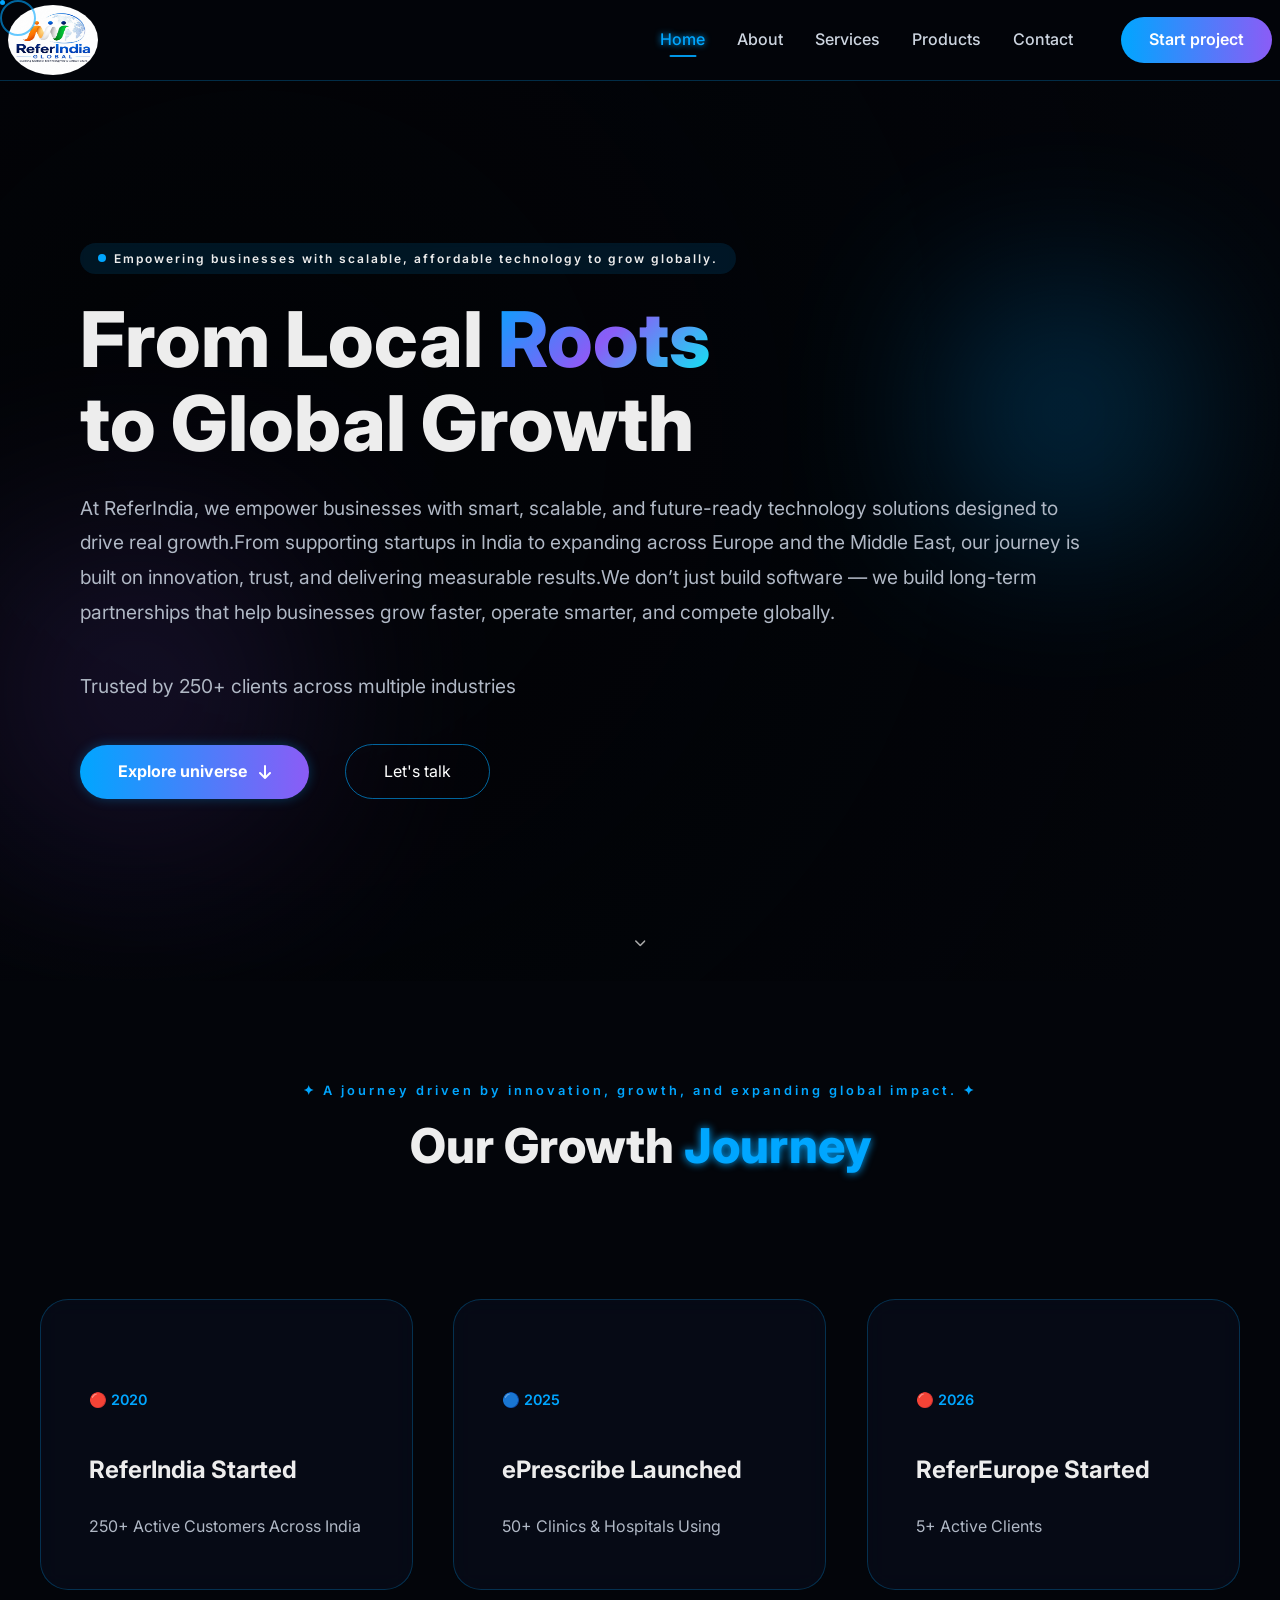
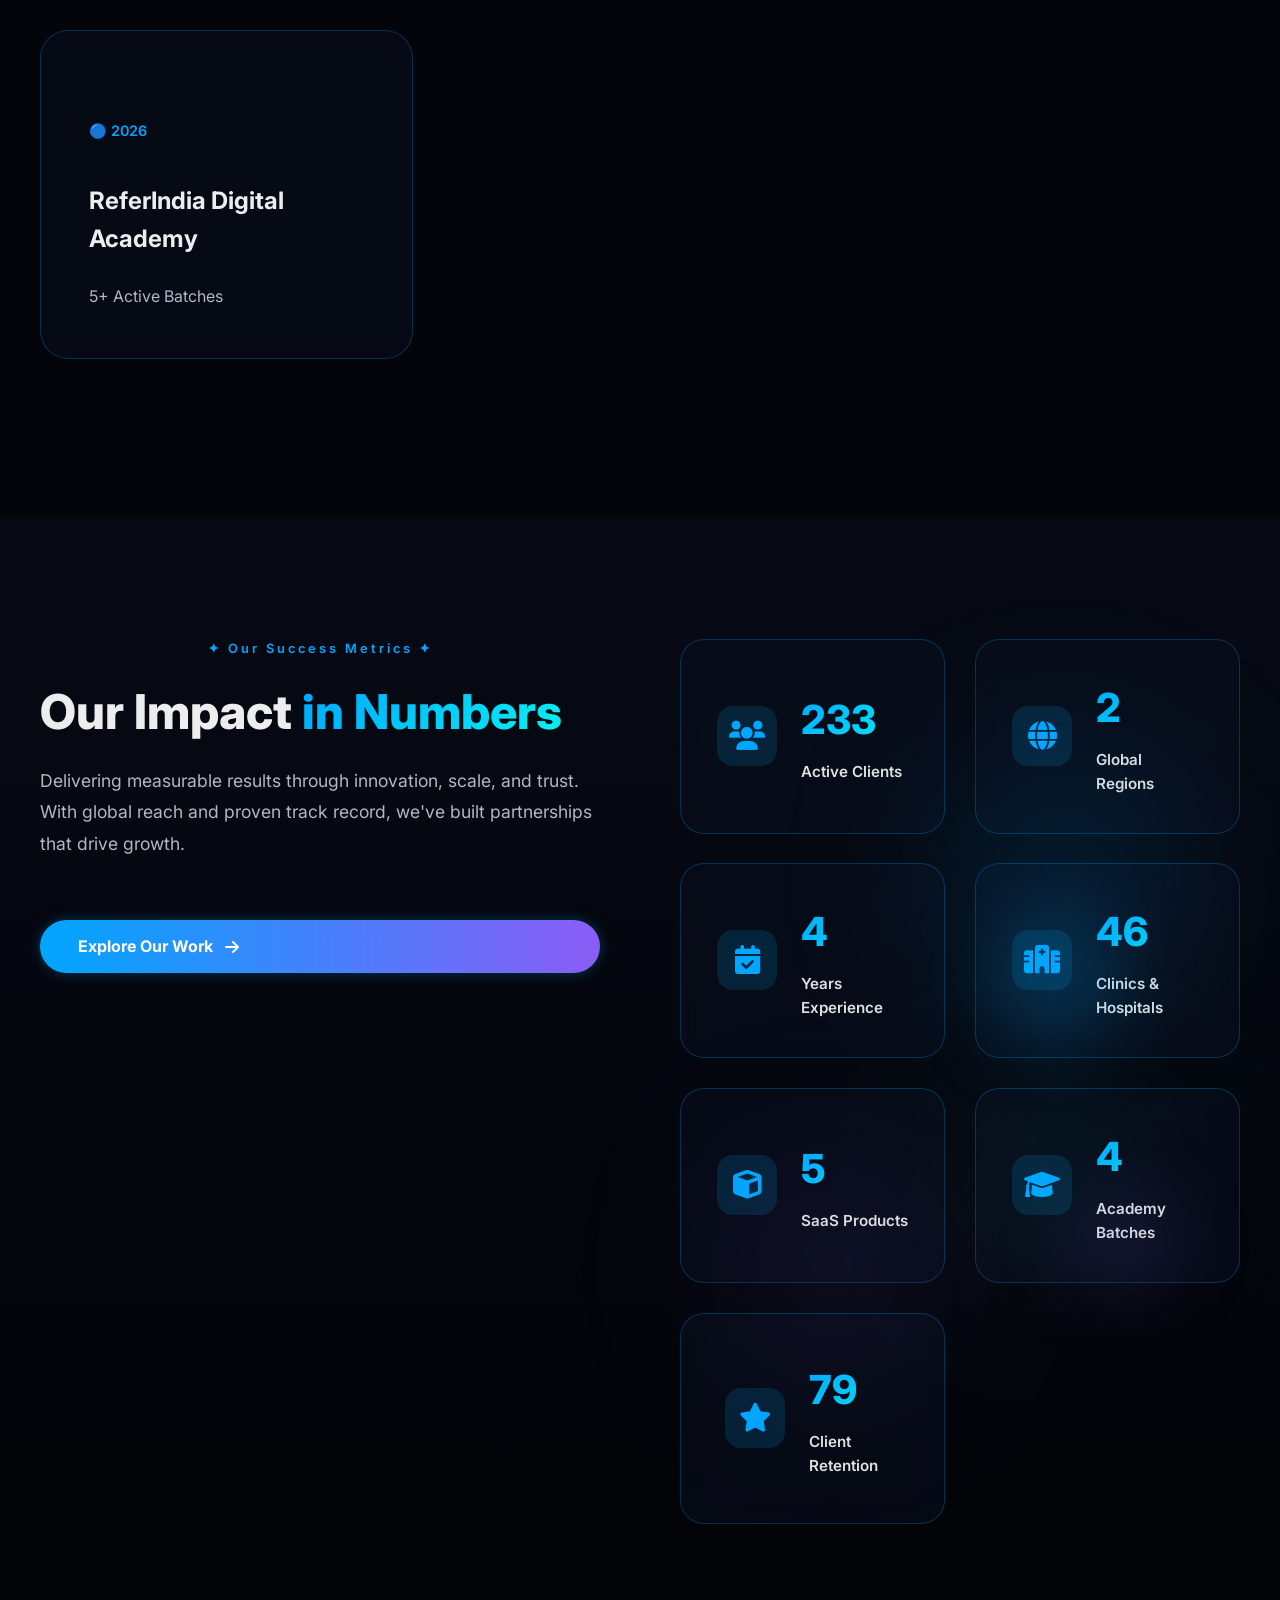
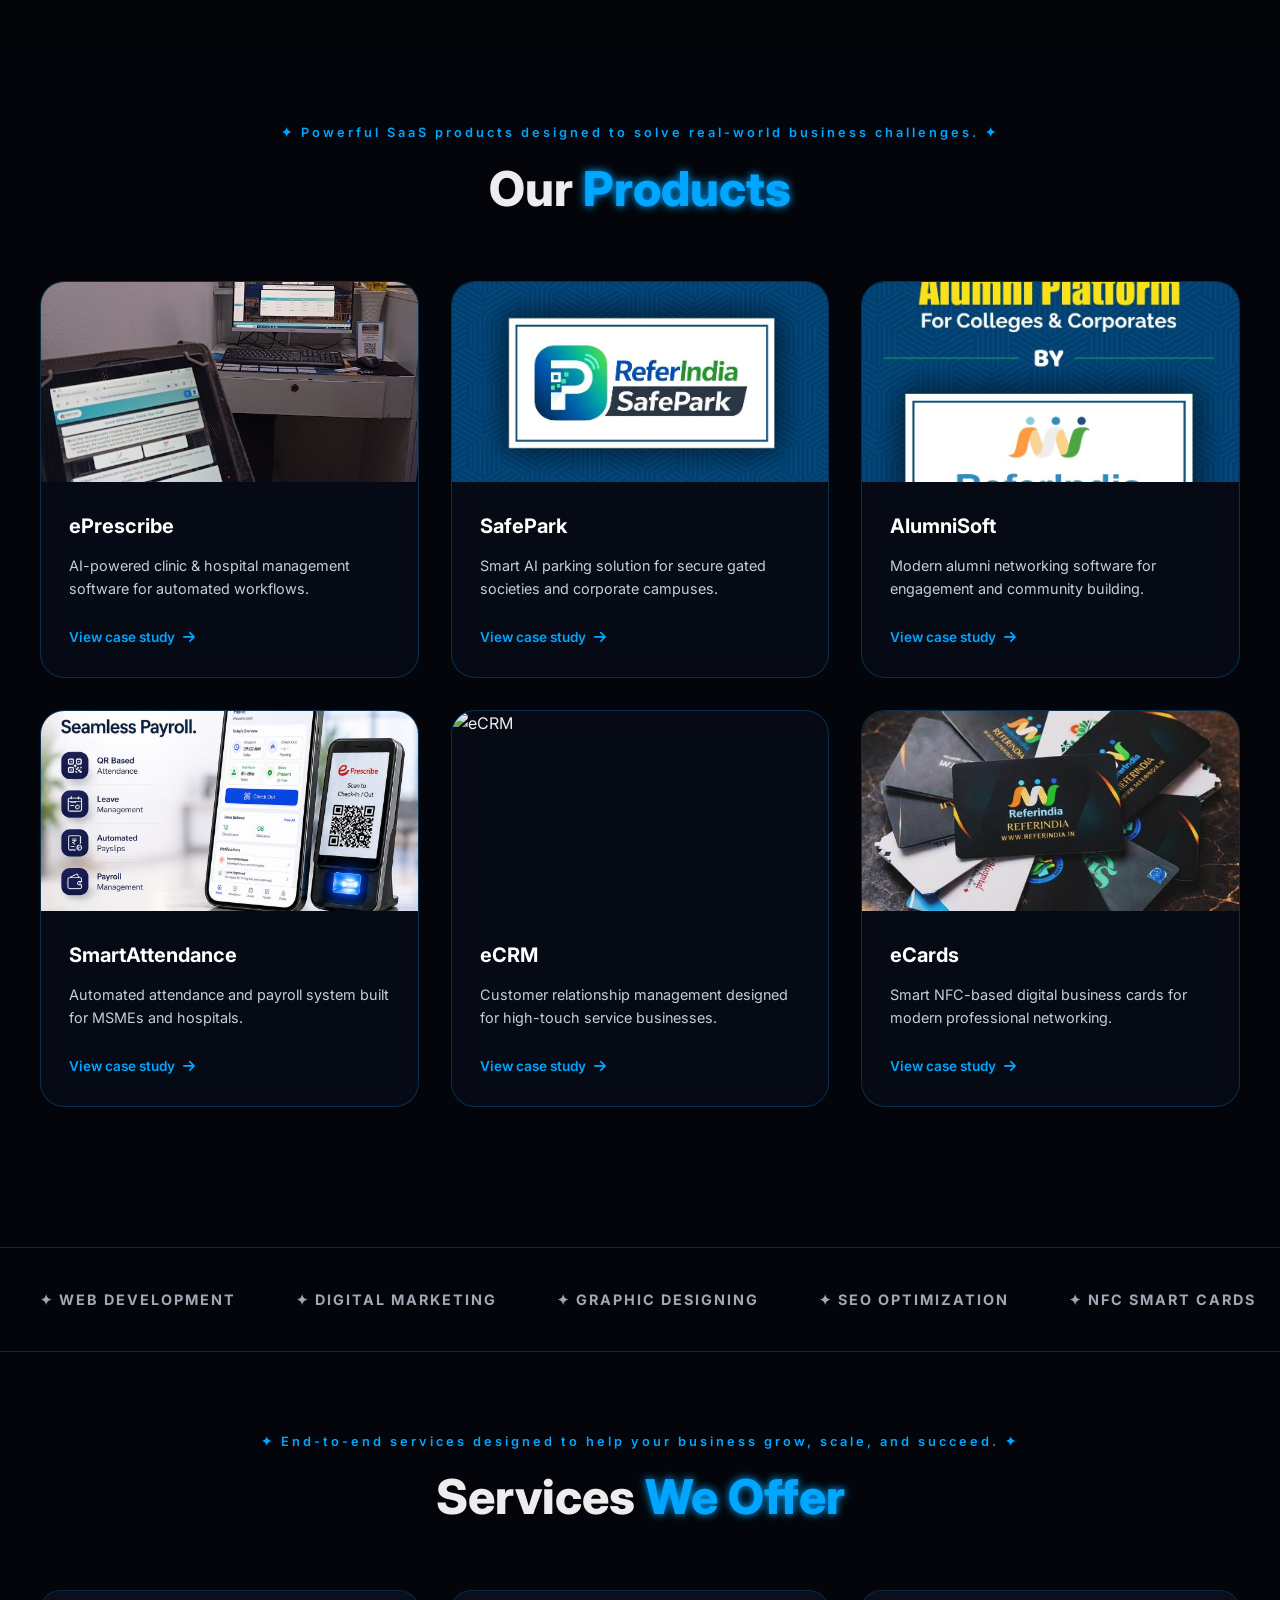
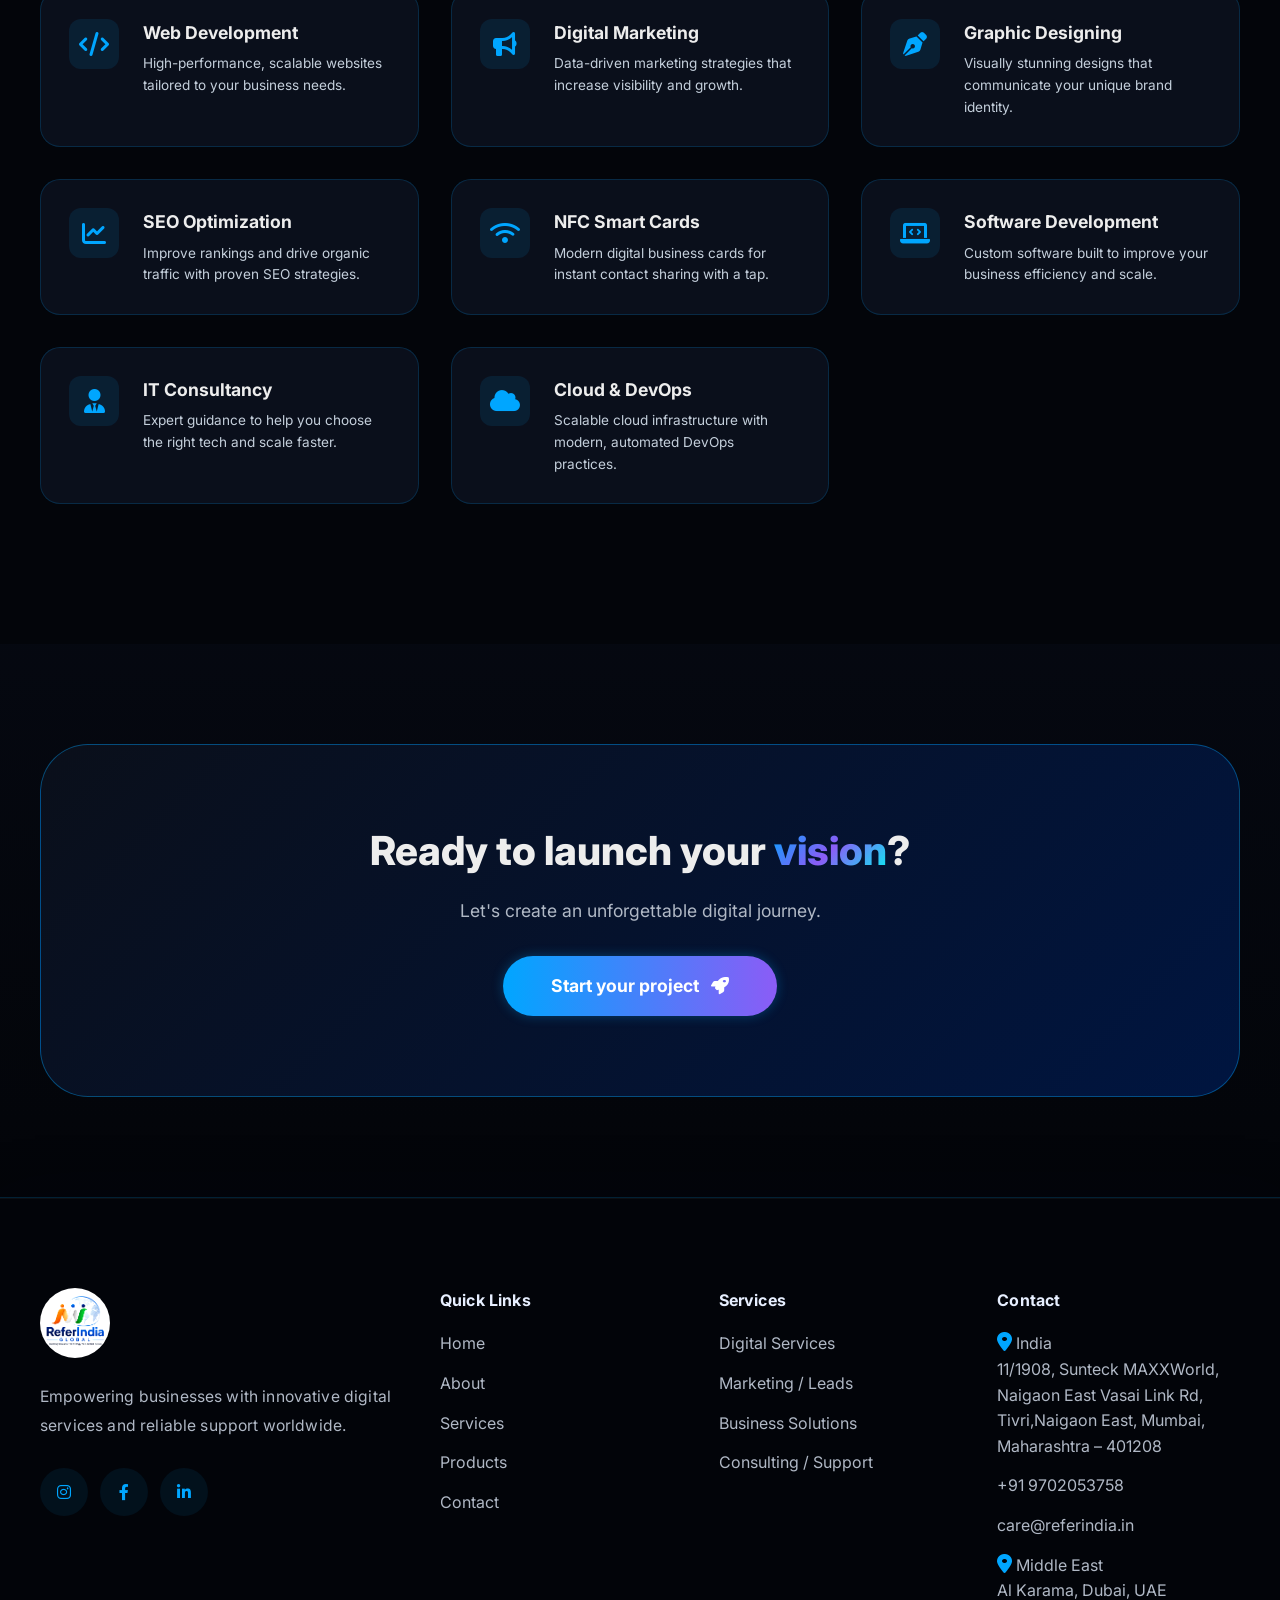
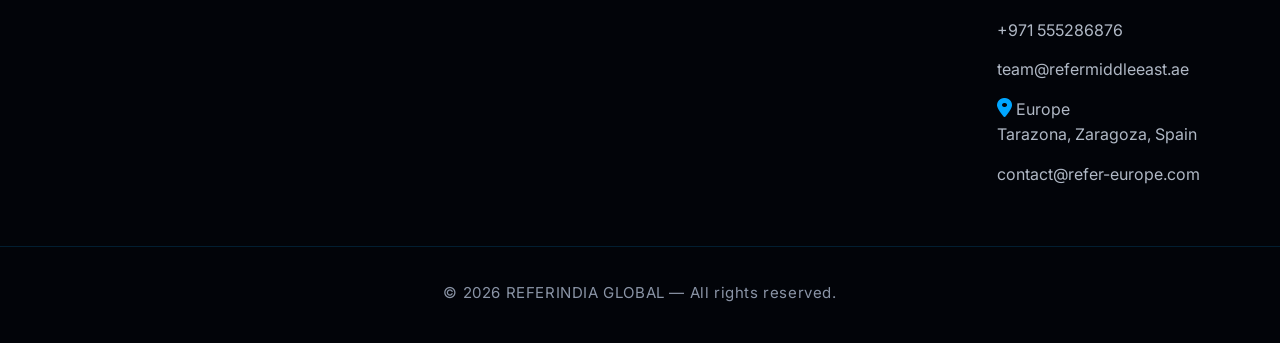
==== commit 542197bc: "changes" ====
--- a/referindia/index.html
+++ b/referindia/index.html
@@ -309,42 +309,54 @@
         <div class="services-grid-tilt">
           <div class="product-card-compact" data-tilt data-tilt-max="10">
             <div class="product-img-wrapper">
-              <img src="https://images.unsplash.com/photo-1576091160550-2173dba999ef?w=900&h=600&fit=crop" alt="ePrescribe">
+              <img src="./img/eprescribe.jpeg" alt="ePrescribe" style="background-position: bottom;" loading="lazy">
             </div>
             <div class="product-card-content">
               <h3>ePrescribe</h3>
               <p>AI-powered clinic & hospital management software for automated workflows.</p>
-              <a href="product.html" class="btn-card-link">View case study <i class="fas fa-arrow-right"></i></a>
+              <div class="portfolio-btn-group" style="margin-top: 15px;">
+                <a href="product.html" class="btn-card-link">View case study <i class="fas fa-arrow-right"></i></a>
+                <!-- <a href="https://eprescribe.co.in/" class="btn-learn-more" target="_blank" style="padding: 8px 16px; font-size: 0.8rem;">Learn More</a> -->
+              </div>
             </div>
           </div>
           <div class="product-card-compact" data-tilt data-tilt-max="10">
             <div class="product-img-wrapper">
-              <img src="https://images.unsplash.com/photo-1506521781263-d8422e82f27a?auto=format&fit=crop&w=800&q=80" alt="SafePark">
+              <img src="./img/safepark.jpeg" alt="SafePark" loading="lazy">
             </div>
             <div class="product-card-content">
               <h3>SafePark</h3>
               <p>Smart AI parking solution for secure gated societies and corporate campuses.</p>
-              <a href="product.html" class="btn-card-link">View case study <i class="fas fa-arrow-right"></i></a>
+              <div class="portfolio-btn-group" style="margin-top: 15px;">
+                <a href="product.html" class="btn-card-link">View case study <i class="fas fa-arrow-right"></i></a>
+                <!-- <a href="https://safepark.referindia.in/" class="btn-learn-more" target="_blank" style="padding: 8px 16px; font-size: 0.8rem;">Learn More</a> -->
+              </div>
             </div>
           </div>
           <div class="product-card-compact" data-tilt data-tilt-max="10">
             <div class="product-img-wrapper">
-              <img src="https://images.unsplash.com/photo-1529156069898-49953e39b3ac?w=900&h=600&fit=crop" alt="AlumniSoft">
+              <img src="./img/plateform.jpeg" alt="AlumniSoft" loading="lazy">
             </div>
             <div class="product-card-content">
               <h3>AlumniSoft</h3>
               <p>Modern alumni networking software for engagement and community building.</p>
-              <a href="product.html" class="btn-card-link">View case study <i class="fas fa-arrow-right"></i></a>
+              <div class="portfolio-btn-group" style="margin-top: 15px;">
+                <a href="product.html" class="btn-card-link">View case study <i class="fas fa-arrow-right"></i></a>
+                <!-- <a href="https://alumnisoft.referindia.in/" class="btn-learn-more" target="_blank" style="padding: 8px 16px; font-size: 0.8rem;">Learn More</a> -->
+              </div>
             </div>
           </div>
           <div class="product-card-compact" data-tilt data-tilt-max="10">
             <div class="product-img-wrapper">
-              <img src="https://images.unsplash.com/photo-1454165804606-c3d57bc86b40?w=900&h=600&fit=crop" alt="SmartAttendance">
+              <img src="./img/smartattendence.jpeg" alt="SmartAttendance" loading="lazy">
             </div>
             <div class="product-card-content">
               <h3>SmartAttendance</h3>
               <p>Automated attendance and payroll system built for MSMEs and hospitals.</p>
-              <a href="product.html" class="btn-card-link">View case study <i class="fas fa-arrow-right"></i></a>
+              <div class="portfolio-btn-group" style="margin-top: 15px;">
+                <a href="product.html" class="btn-card-link">View case study <i class="fas fa-arrow-right"></i></a>
+                <!-- <a href="https://attendance.referindia.in/" class="btn-learn-more" target="_blank" style="padding: 8px 16px; font-size: 0.8rem;">Learn More</a> -->
+              </div>
             </div>
           </div>
           <div class="product-card-compact" data-tilt data-tilt-max="10">
@@ -354,17 +366,23 @@
             <div class="product-card-content">
               <h3>eCRM</h3>
               <p>Customer relationship management designed for high-touch service businesses.</p>
-              <a href="product.html" class="btn-card-link">View case study <i class="fas fa-arrow-right"></i></a>
+              <div class="portfolio-btn-group" style="margin-top: 15px;">
+                <a href="product.html" class="btn-card-link">View case study <i class="fas fa-arrow-right"></i></a>
+                <!-- <a href="https://ecrm.referindia.in/" class="btn-learn-more" target="_blank" style="padding: 8px 16px; font-size: 0.8rem;">Learn More</a> -->
+              </div>
             </div>
           </div>
           <div class="product-card-compact" data-tilt data-tilt-max="10">
             <div class="product-img-wrapper">
-              <img src="https://images.unsplash.com/photo-1601597111158-2fceff292cdc?auto=format&fit=crop&w=800&q=80" alt="eCards">
+              <img src="./img/ecard.jpeg" alt="eCards">
             </div>
             <div class="product-card-content">
               <h3>eCards</h3>
               <p>Smart NFC-based digital business cards for modern professional networking.</p>
-              <a href="product.html" class="btn-card-link">View case study <i class="fas fa-arrow-right"></i></a>
+              <div class="portfolio-btn-group" style="margin-top: 15px;">
+                <a href="product.html" class="btn-card-link">View case study <i class="fas fa-arrow-right"></i></a>
+                <!-- <a href="https://ecards.referindia.in/" class="btn-learn-more" target="_blank" style="padding: 8px 16px; font-size: 0.8rem;">Learn More</a> -->
+              </div>
             </div>
           </div>
         </div>
@@ -467,12 +485,20 @@
       <div class="footer-brand">
         <span><img src="./img/logo.jpg" alt=""></span>
         <p>Empowering businesses with innovative digital services and reliable support worldwide.</p>
-        <div class="social-links"><i class="fab fa-instagram"></i><i class="fab fa-facebook-f"></i><i class="fab fa-linkedin-in"></i></div>
+        <div class="social-links"><a href="https://www.instagram.com/referindia"><i class="fab fa-instagram"></i></a><a href="https://www.facebook.com/referindiaofficial"><i class="fab fa-facebook-f"></i></a><a href="https://www.linkedin.com/company/referindia1/"><i class="fab fa-linkedin-in"></i></a></div>
       </div>
       <div><h4>Quick Links</h4><ul><li><a href="index.html">Home</a></li><li><a href="about.html">About</a></li><li><a href="services.html">Services</a></li><li><a href="product.html">Products</a></li><li><a href="contact.html">Contact</a></li></ul></div>
       <div><h4>Services</h4><ul><li><a href="">Digital Services</a></li><li><a href="#">Marketing / Leads</a></li><li><a href="">Business Solutions</a></li><li><a href="">Consulting / Support</a></li></ul></div>
-      <div><h4>Contact</h4><ul><li><a href="">11/1908, Sunteck MAXXWorld, Naigaon East Vasai Link Rd, Tivri,
-Naigaon East, Mumbai, Maharashtra – 401208</a></li><li><a href="tel:+91 9702053758">+91 9702053758</a></li><li><a href="mailto:care@referindia.in">care@referindia.in</a></li><li></ul></div>
+      <div><h4>Contact</h4><ul>
+        <li><a href=""><i class="fas fa-map-marker-alt location-icon" style="font-size: 20px;"></i> India <br> 11/1908, Sunteck MAXXWorld, Naigaon East Vasai Link Rd, Tivri,Naigaon East, Mumbai, Maharashtra – 401208</a></li>
+        <li><a href="tel:+91 9702053758">+91 9702053758</a></li>
+        <li><a href="mailto:care@referindia.in">care@referindia.in</a></li> 
+        <li><a href=""><i class="fas fa-map-marker-alt location-icon" style="font-size: 20px;"></i> Middle East <br> Al Karama, Dubai, UAE</a></li>
+        <li><a href="tel:+971 555286876">+971 555286876</a></li>
+        <li><a href="mailto:team@refermiddleeast.ae">team@refermiddleeast.ae</a></li>
+        <li><a href=""><i class="fas fa-map-marker-alt location-icon" style="font-size: 20px;"></i> Europe <br> Tarazona, Zaragoza, Spain</a></li>
+        <li><a href="mailto:contact@refer-europe.com">contact@refer-europe.com</a></li>
+      </ul></div>
 
     </div>
     <div class="footer-bottom"><p>© 2026 REFERINDIA GLOBAL — All rights reserved.</p></div>
--- a/referindia/css/style.css
+++ b/referindia/css/style.css
@@ -116,7 +116,7 @@
   border-radius: 50%;
   position: fixed;
   pointer-events: none;
-  z-index: 10000;
+  z-index: 1000001;
   transition: transform 0.08s;
 }
 
@@ -127,7 +127,7 @@
   border-radius: 50%;
   position: fixed;
   pointer-events: none;
-  z-index: 9999;
+  z-index: 1000000;
   transition: transform 0.15s, width 0.2s, height 0.2s;
 }
 
@@ -392,9 +392,11 @@
    ===================================================== */
 
 .hero-cinematic {
-  height: 100vh;
+  min-height: 100vh; /* Changed from height to min-height */
   position: relative;
   overflow: hidden;
+  display: flex;
+  flex-direction: column;
 }
 
 .hero-video-container {
@@ -409,6 +411,7 @@
   width: 100%;
   height: 100%;
   object-fit: cover;
+  opacity: 0.6; /* Reduced opacity for better text readability */
 }
 
 .hero-overlay {
@@ -417,7 +420,7 @@
   left: 0;
   width: 100%;
   height: 100%;
-  background: radial-gradient(circle at 20% 40%, rgba(0, 0, 0, 0.2), #03050a 85%);
+  background: radial-gradient(circle at 20% 40%, rgba(0, 0, 0, 0.4), #03050a 90%); /* Darkened for contrast */
 }
 
 .hero-shape-1 {
@@ -448,8 +451,8 @@
   z-index: 3;
   display: flex;
   align-items: center;
-  height: 90%;
-  /* border: 2px solid red; */
+  flex: 1;
+  padding: 60px 0 80px; /* Reduced padding to fix excessive top gap */
 }
 
 .hero-inner {
@@ -480,7 +483,7 @@
 }
 
 .hero-title {
-  font-size: 5rem;
+  font-size: clamp(2.5rem, 6vw, 5rem); /* Fluid typography */
   font-weight: 800;
   line-height: 1.1;
   margin-bottom: 24px;
@@ -1242,85 +1245,123 @@
    ===================================================== */
 
 .footer-premium {
-  background: rgba(3, 5, 10, 0.95);
-  backdrop-filter: blur(16px);
-  border-top: 1px solid var(--glass-border);
-  padding: 80px 0 40px;
+  background: rgba(3, 5, 10, 0.98);
+  backdrop-filter: blur(22px);
+  border-top: 1px solid rgba(0, 166, 255, 0.18);
+  padding: 90px 0 38px;
+  box-shadow: inset 0 1px 0 rgba(255, 255, 255, 0.04), 0 18px 70px rgba(0, 10, 30, 0.28);
 }
 
 .footer-grid-3d {
   display: grid;
-  grid-template-columns: 2fr 1fr 1fr;
-  gap: 40px;
-  margin-bottom: 40px;
+  grid-template-columns: minmax(260px, 1.5fr) repeat(3, minmax(180px, 1fr));
+  gap: 36px;
+  margin-bottom: 44px;
+  align-items: start;
+}
+
+.footer-brand {
+  display: flex;
+  flex-direction: column;
+  gap: 24px;
+  padding: 0;
+}
+
+.footer-brand > span {
+  display: inline-flex;
+  align-items: center;
+  justify-content: center;
+  transition: transform 0.3s var(--transition-smooth);
+  width: fit-content;
+}
+
+.footer-brand > span:hover {
+  transform: translateY(-3px) scale(1.03);
 }
 
 .footer-brand img {
-  height: 50px;
+  height: 70px;
+  border-radius: 50%;
   width: auto;
-  margin-bottom: 16px;
+  object-fit: contain;
+  display: block;
+  filter: saturate(1.06) contrast(1.08);
 }
 
 .footer-brand p {
   color: #b0b8c5;
-  margin-bottom: 20px;
-  line-height: 1.6;
+  margin: 0;
+  line-height: 1.85;
+  max-width: 520px;
+  font-size: 0.98rem;
+  letter-spacing: 0.01em;
 }
 
 .social-links {
   display: flex;
-  gap: 16px;
+  flex-wrap: wrap;
+  gap: 12px;
+  align-items: center;
+  margin-top: 4px;
 }
 
 .social-links i {
-  width: 40px;
-  height: 40px;
-  border: 1px solid var(--glass-border);
+  width: 48px;
+  height: 48px;
+  min-width: 48px;
   border-radius: 50%;
   display: flex;
   align-items: center;
   justify-content: center;
   color: var(--neon-blue);
-  transition: 0.3s ease;
+  background: rgba(0, 166, 255, 0.08);
+  transition: transform 0.28s var(--transition-smooth), box-shadow 0.28s ease, background 0.28s ease, color 0.28s ease;
   cursor: pointer;
 }
 
 .social-links i:hover {
-  background: rgba(0, 166, 255, 0.1);
-  border-color: var(--neon-blue);
+  transform: translateY(-3px) scale(1.08);
+  color: #eff8ff;
+  background: rgba(0, 166, 255, 0.17);
+  box-shadow: 0 0 24px rgba(0, 166, 255, 0.28);
 }
 
 .footer-grid-3d h4 {
   font-size: 1rem;
   font-weight: 700;
-  margin-bottom: 20px;
+  margin-bottom: 18px;
+  color: #e7efff;
+  letter-spacing: 0.01em;
 }
 
 .footer-grid-3d ul {
   list-style: none;
+  padding: 0;
+  margin: 0;
 }
 
 .footer-grid-3d li {
-  margin-bottom: 12px;
+  margin-bottom: 14px;
 }
 
 .footer-grid-3d a {
   color: #b0b8c5;
   text-decoration: none;
-  transition: 0.3s ease;
+  transition: color 0.28s ease, text-shadow 0.28s ease;
 }
 
 .footer-grid-3d a:hover {
   color: var(--neon-blue);
-  text-shadow: 0 0 6px var(--neon-blue);
+  text-shadow: 0 0 8px rgba(0, 166, 255, 0.5);
 }
 
 .footer-bottom {
   text-align: center;
-  padding-top: 30px;
-  border-top: 1px solid var(--glass-border);
-  color: #7a7e8f;
-  font-size: 0.9rem;
+  padding-top: 34px;
+  border-top: 1px solid rgba(0, 166, 255, 0.16);
+  color: #8a94a6;
+  font-size: 0.94rem;
+  letter-spacing: 0.04em;
 }
 
 /* =====================================================
@@ -1623,6 +1664,36 @@
   background: rgba(0, 166, 255, 0.12);
   transform: translateY(-2px);
   border-color: var(--neon-blue);
+}
+
+.portfolio-btn-group {
+  display: flex;
+  gap: 12px;
+  margin-top: auto;
+  flex-wrap: wrap;
+}
+
+.btn-learn-more {
+  background: rgba(255, 255, 255, 0.03);
+  color: #fff;
+  border: 1px solid rgba(255, 255, 255, 0.15);
+  padding: 12px 24px;
+  border-radius: 999px;
+  font-weight: 700;
+  text-decoration: none;
+  font-size: 0.9rem;
+  transition: all 0.3s var(--transition-smooth);
+  display: inline-flex;
+  align-items: center;
+  gap: 8px;
+}
+
+.btn-learn-more:hover {
+  background: rgba(0, 166, 255, 0.1);
+  border-color: var(--neon-blue);
+  color: var(--neon-blue);
+  transform: translateY(-2px);
+  box-shadow: 0 8px 20px rgba(0, 166, 255, 0.15);
 }
 
 .portfolio-overlay {
@@ -2052,9 +2123,11 @@
     padding: 0 32px;
   }
 
-  .hero-title {
-    font-size: 3.5rem;
-  }
+  .hero-content {
+    padding-top: 60px; /* Normalized top spacing */
+  }
+
+  /* Hero title now handled by clamp() */
 
   .section-title-3d {
     font-size: 2.5rem;
@@ -2146,9 +2219,11 @@
     justify-content: center;
   }
 
-  .hero-title {
-    font-size: 2.5rem;
-  }
+  .hero-content {
+    padding-top: 50px; /* Reduced padding to eliminate extra gap on mobile */
+  }
+
+  /* Hero title now handled by clamp() */
 
   .hero-description {
     max-width: 100%;
@@ -2214,6 +2289,33 @@
     gap: 30px;
   }
 
+  .footer-premium {
+    padding: 70px 18px 30px;
+  }
+
+  .footer-brand {
+    gap: 20px;
+    padding: 0;
+  }
+
+  .footer-brand img {
+    height: 76px;
+  }
+
+  .footer-brand p {
+    max-width: 100%;
+    font-size: 0.97rem;
+  }
+
+  .social-links {
+    justify-content: flex-start;
+    gap: 14px;
+  }
+
+  .footer-bottom {
+    padding-top: 24px;
+  }
+
   .cta-glass-3d {
     padding: 40px 28px;
   }
--- a/referindia/css/style.css
+++ b/referindia/css/style.css
@@ -116,7 +116,7 @@
   border-radius: 50%;
   position: fixed;
   pointer-events: none;
-  z-index: 10000;
+  z-index: 1000001;
   transition: transform 0.08s;
 }
 
@@ -127,7 +127,7 @@
   border-radius: 50%;
   position: fixed;
   pointer-events: none;
-  z-index: 9999;
+  z-index: 1000000;
   transition: transform 0.15s, width 0.2s, height 0.2s;
 }
 
@@ -392,9 +392,11 @@
    ===================================================== */
 
 .hero-cinematic {
-  height: 100vh;
+  min-height: 100vh; /* Changed from height to min-height */
   position: relative;
   overflow: hidden;
+  display: flex;
+  flex-direction: column;
 }
 
 .hero-video-container {
@@ -409,6 +411,7 @@
   width: 100%;
   height: 100%;
   object-fit: cover;
+  opacity: 0.6; /* Reduced opacity for better text readability */
 }
 
 .hero-overlay {
@@ -417,7 +420,7 @@
   left: 0;
   width: 100%;
   height: 100%;
-  background: radial-gradient(circle at 20% 40%, rgba(0, 0, 0, 0.2), #03050a 85%);
+  background: radial-gradient(circle at 20% 40%, rgba(0, 0, 0, 0.4), #03050a 90%); /* Darkened for contrast */
 }
 
 .hero-shape-1 {
@@ -448,8 +451,8 @@
   z-index: 3;
   display: flex;
   align-items: center;
-  height: 90%;
-  /* border: 2px solid red; */
+  flex: 1;
+  padding: 60px 0 80px; /* Reduced padding to fix excessive top gap */
 }
 
 .hero-inner {
@@ -480,7 +483,7 @@
 }
 
 .hero-title {
-  font-size: 5rem;
+  font-size: clamp(2.5rem, 6vw, 5rem); /* Fluid typography */
   font-weight: 800;
   line-height: 1.1;
   margin-bottom: 24px;
@@ -1242,85 +1245,123 @@
    ===================================================== */
 
 .footer-premium {
-  background: rgba(3, 5, 10, 0.95);
-  backdrop-filter: blur(16px);
-  border-top: 1px solid var(--glass-border);
-  padding: 80px 0 40px;
+  background: rgba(3, 5, 10, 0.98);
+  backdrop-filter: blur(22px);
+  border-top: 1px solid rgba(0, 166, 255, 0.18);
+  padding: 90px 0 38px;
+  box-shadow: inset 0 1px 0 rgba(255, 255, 255, 0.04), 0 18px 70px rgba(0, 10, 30, 0.28);
 }
 
 .footer-grid-3d {
   display: grid;
-  grid-template-columns: 2fr 1fr 1fr;
-  gap: 40px;
-  margin-bottom: 40px;
+  grid-template-columns: minmax(260px, 1.5fr) repeat(3, minmax(180px, 1fr));
+  gap: 36px;
+  margin-bottom: 44px;
+  align-items: start;
+}
+
+.footer-brand {
+  display: flex;
+  flex-direction: column;
+  gap: 24px;
+  padding: 0;
+}
+
+.footer-brand > span {
+  display: inline-flex;
+  align-items: center;
+  justify-content: center;
+  transition: transform 0.3s var(--transition-smooth);
+  width: fit-content;
+}
+
+.footer-brand > span:hover {
+  transform: translateY(-3px) scale(1.03);
 }
 
 .footer-brand img {
-  height: 50px;
+  height: 70px;
+  border-radius: 50%;
   width: auto;
-  margin-bottom: 16px;
+  object-fit: contain;
+  display: block;
+  filter: saturate(1.06) contrast(1.08);
 }
 
 .footer-brand p {
   color: #b0b8c5;
-  margin-bottom: 20px;
-  line-height: 1.6;
+  margin: 0;
+  line-height: 1.85;
+  max-width: 520px;
+  font-size: 0.98rem;
+  letter-spacing: 0.01em;
 }
 
 .social-links {
   display: flex;
-  gap: 16px;
+  flex-wrap: wrap;
+  gap: 12px;
+  align-items: center;
+  margin-top: 4px;
 }
 
 .social-links i {
-  width: 40px;
-  height: 40px;
-  border: 1px solid var(--glass-border);
+  width: 48px;
+  height: 48px;
+  min-width: 48px;
   border-radius: 50%;
   display: flex;
   align-items: center;
   justify-content: center;
   color: var(--neon-blue);
-  transition: 0.3s ease;
+  background: rgba(0, 166, 255, 0.08);
+  transition: transform 0.28s var(--transition-smooth), box-shadow 0.28s ease, background 0.28s ease, color 0.28s ease;
   cursor: pointer;
 }
 
 .social-links i:hover {
-  background: rgba(0, 166, 255, 0.1);
-  border-color: var(--neon-blue);
+  transform: translateY(-3px) scale(1.08);
+  color: #eff8ff;
+  background: rgba(0, 166, 255, 0.17);
+  box-shadow: 0 0 24px rgba(0, 166, 255, 0.28);
 }
 
 .footer-grid-3d h4 {
   font-size: 1rem;
   font-weight: 700;
-  margin-bottom: 20px;
+  margin-bottom: 18px;
+  color: #e7efff;
+  letter-spacing: 0.01em;
 }
 
 .footer-grid-3d ul {
   list-style: none;
+  padding: 0;
+  margin: 0;
 }
 
 .footer-grid-3d li {
-  margin-bottom: 12px;
+  margin-bottom: 14px;
 }
 
 .footer-grid-3d a {
   color: #b0b8c5;
   text-decoration: none;
-  transition: 0.3s ease;
+  transition: color 0.28s ease, text-shadow 0.28s ease;
 }
 
 .footer-grid-3d a:hover {
   color: var(--neon-blue);
-  text-shadow: 0 0 6px var(--neon-blue);
+  text-shadow: 0 0 8px rgba(0, 166, 255, 0.5);
 }
 
 .footer-bottom {
   text-align: center;
-  padding-top: 30px;
-  border-top: 1px solid var(--glass-border);
-  color: #7a7e8f;
-  font-size: 0.9rem;
+  padding-top: 34px;
+  border-top: 1px solid rgba(0, 166, 255, 0.16);
+  color: #8a94a6;
+  font-size: 0.94rem;
+  letter-spacing: 0.04em;
 }
 
 /* =====================================================
@@ -1623,6 +1664,36 @@
   background: rgba(0, 166, 255, 0.12);
   transform: translateY(-2px);
   border-color: var(--neon-blue);
+}
+
+.portfolio-btn-group {
+  display: flex;
+  gap: 12px;
+  margin-top: auto;
+  flex-wrap: wrap;
+}
+
+.btn-learn-more {
+  background: rgba(255, 255, 255, 0.03);
+  color: #fff;
+  border: 1px solid rgba(255, 255, 255, 0.15);
+  padding: 12px 24px;
+  border-radius: 999px;
+  font-weight: 700;
+  text-decoration: none;
+  font-size: 0.9rem;
+  transition: all 0.3s var(--transition-smooth);
+  display: inline-flex;
+  align-items: center;
+  gap: 8px;
+}
+
+.btn-learn-more:hover {
+  background: rgba(0, 166, 255, 0.1);
+  border-color: var(--neon-blue);
+  color: var(--neon-blue);
+  transform: translateY(-2px);
+  box-shadow: 0 8px 20px rgba(0, 166, 255, 0.15);
 }
 
 .portfolio-overlay {
@@ -2052,9 +2123,11 @@
     padding: 0 32px;
   }
 
-  .hero-title {
-    font-size: 3.5rem;
-  }
+  .hero-content {
+    padding-top: 60px; /* Normalized top spacing */
+  }
+
+  /* Hero title now handled by clamp() */
 
   .section-title-3d {
     font-size: 2.5rem;
@@ -2146,9 +2219,11 @@
     justify-content: center;
   }
 
-  .hero-title {
-    font-size: 2.5rem;
-  }
+  .hero-content {
+    padding-top: 50px; /* Reduced padding to eliminate extra gap on mobile */
+  }
+
+  /* Hero title now handled by clamp() */
 
   .hero-description {
     max-width: 100%;
@@ -2214,6 +2289,33 @@
     gap: 30px;
   }
 
+  .footer-premium {
+    padding: 70px 18px 30px;
+  }
+
+  .footer-brand {
+    gap: 20px;
+    padding: 0;
+  }
+
+  .footer-brand img {
+    height: 76px;
+  }
+
+  .footer-brand p {
+    max-width: 100%;
+    font-size: 0.97rem;
+  }
+
+  .social-links {
+    justify-content: flex-start;
+    gap: 14px;
+  }
+
+  .footer-bottom {
+    padding-top: 24px;
+  }
+
   .cta-glass-3d {
     padding: 40px 28px;
   }
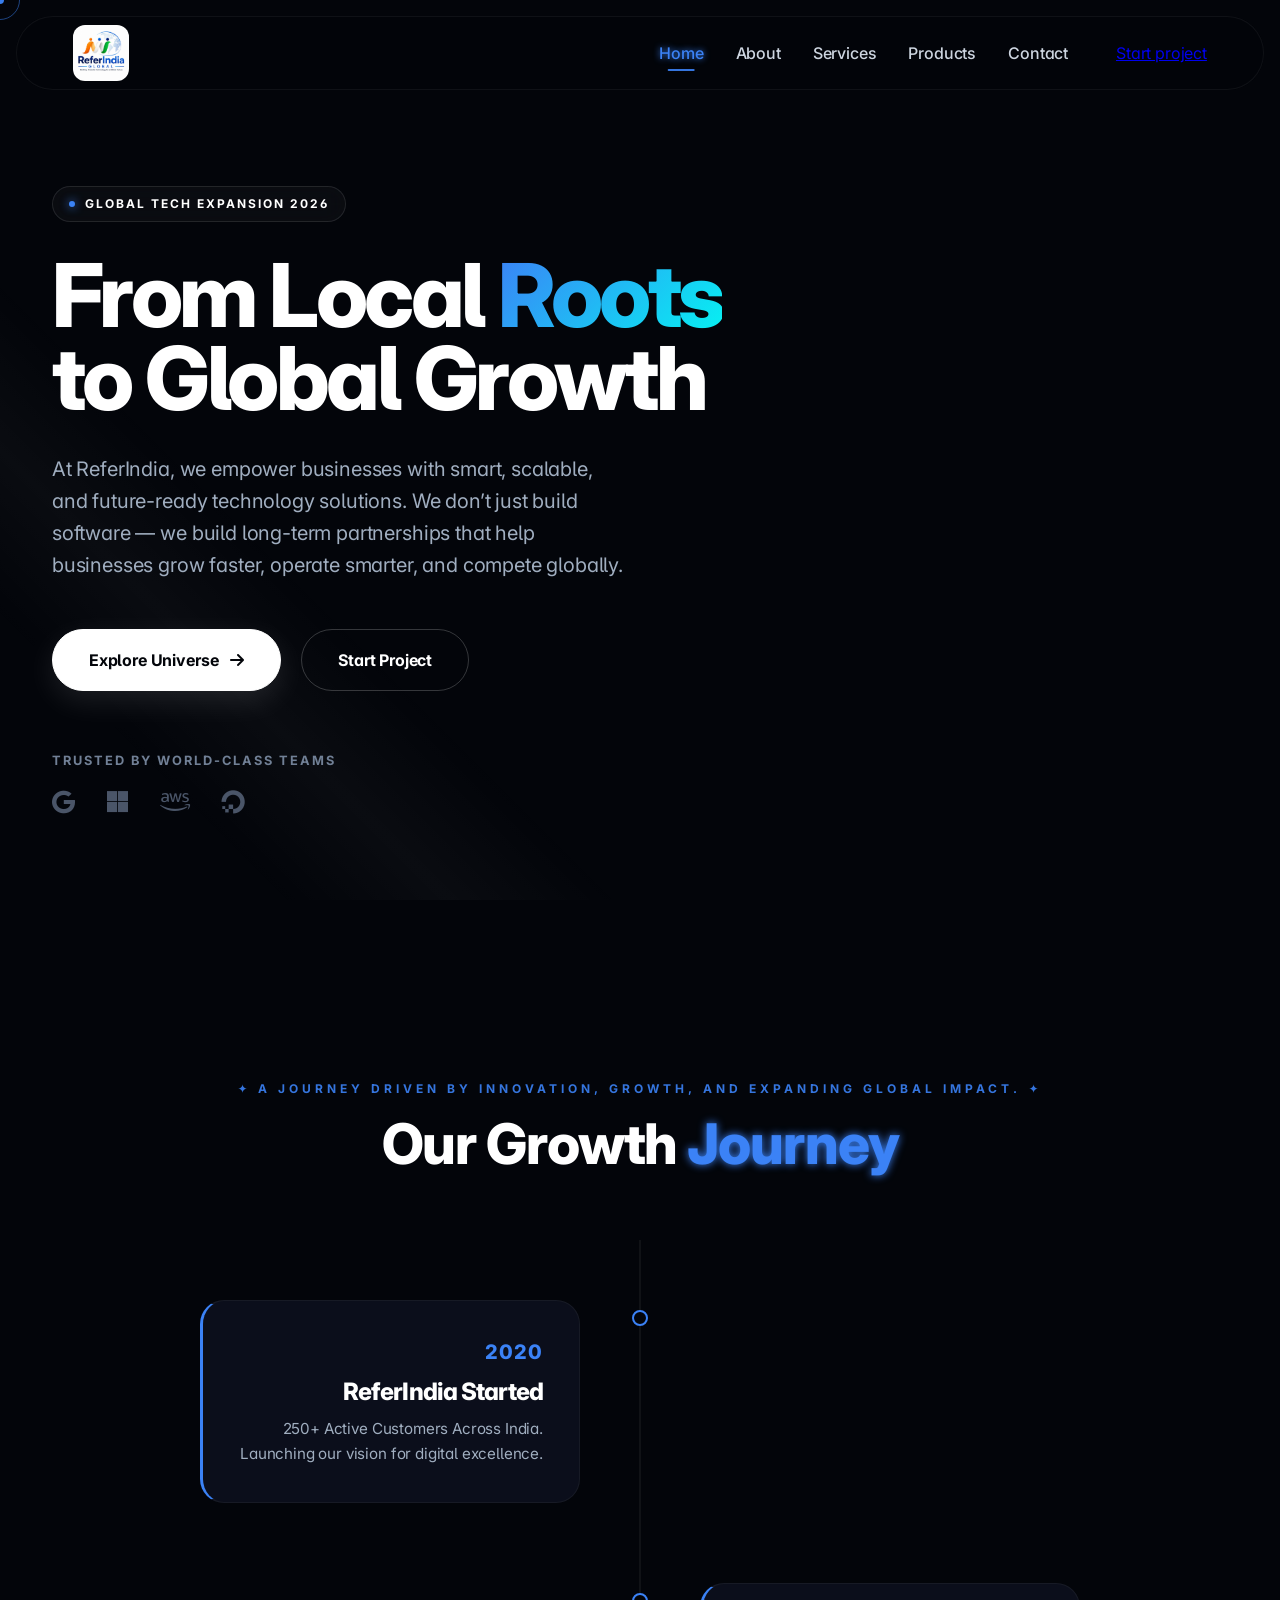
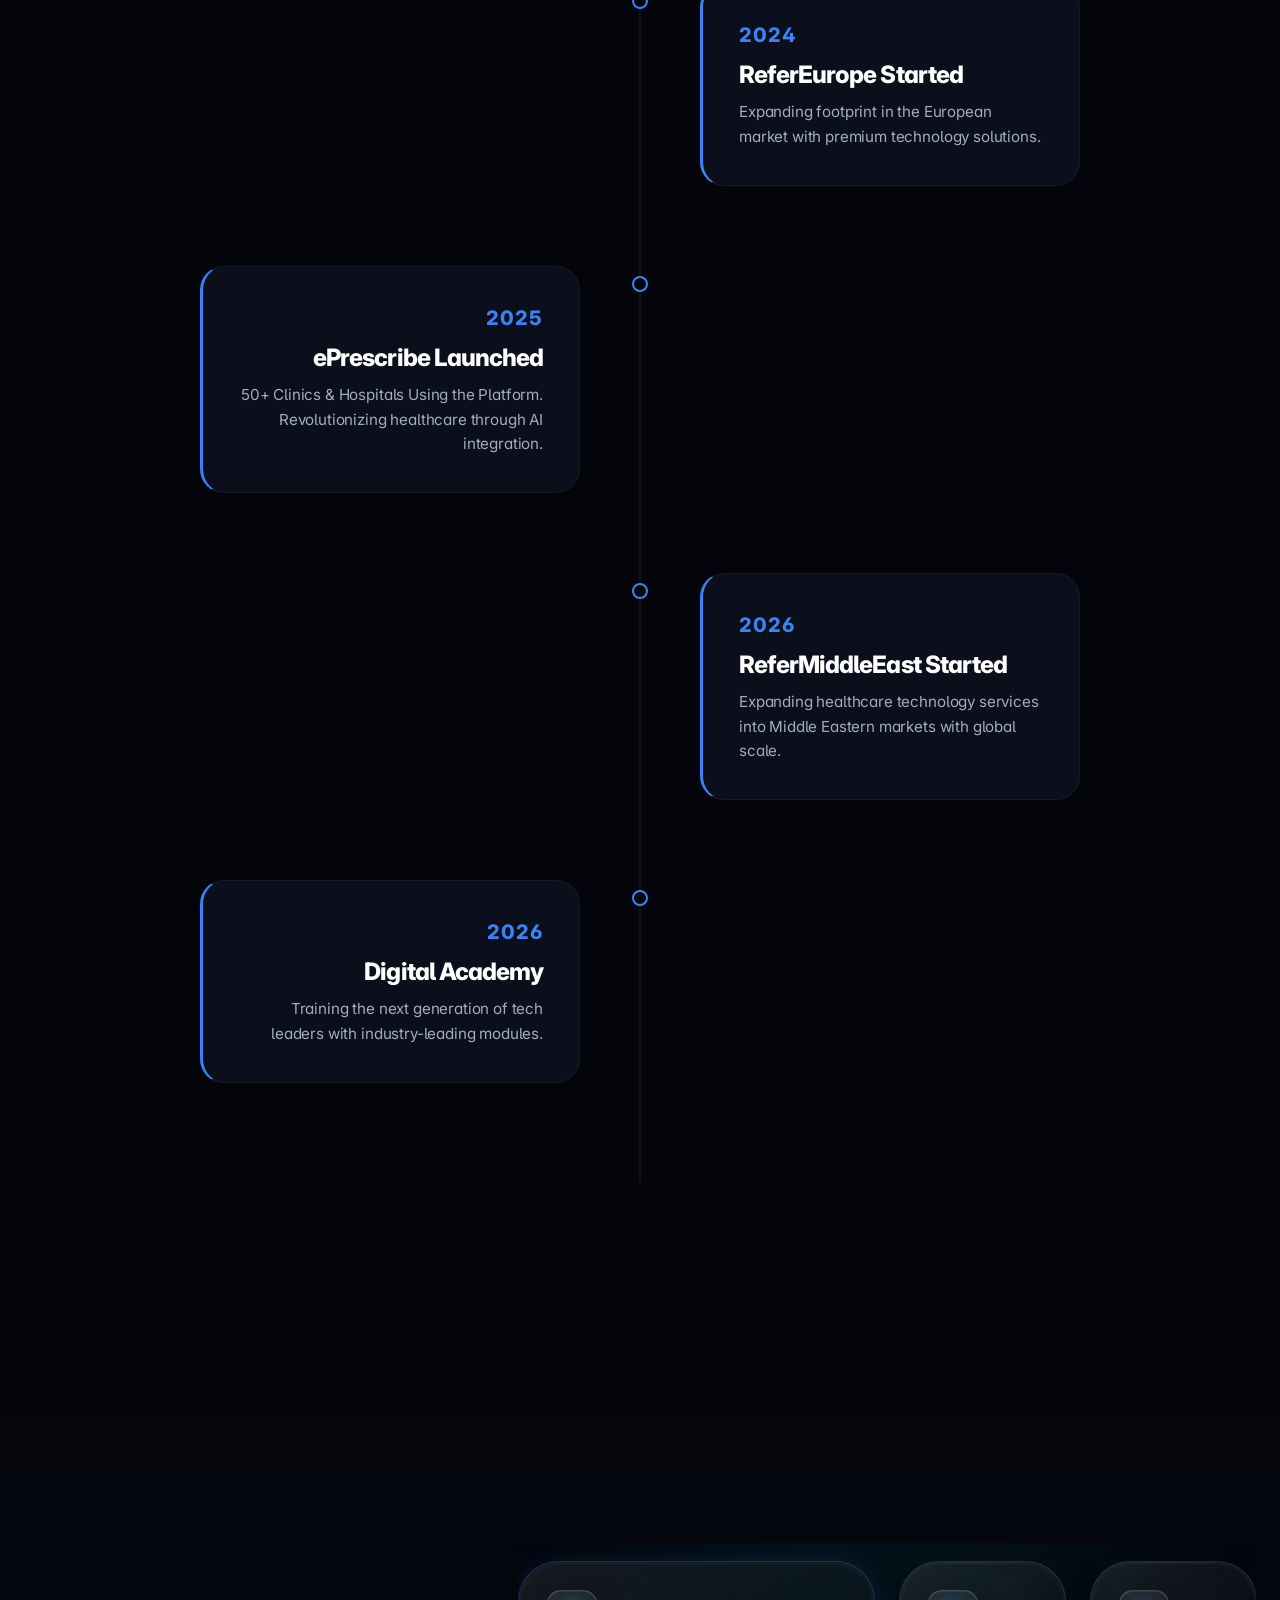
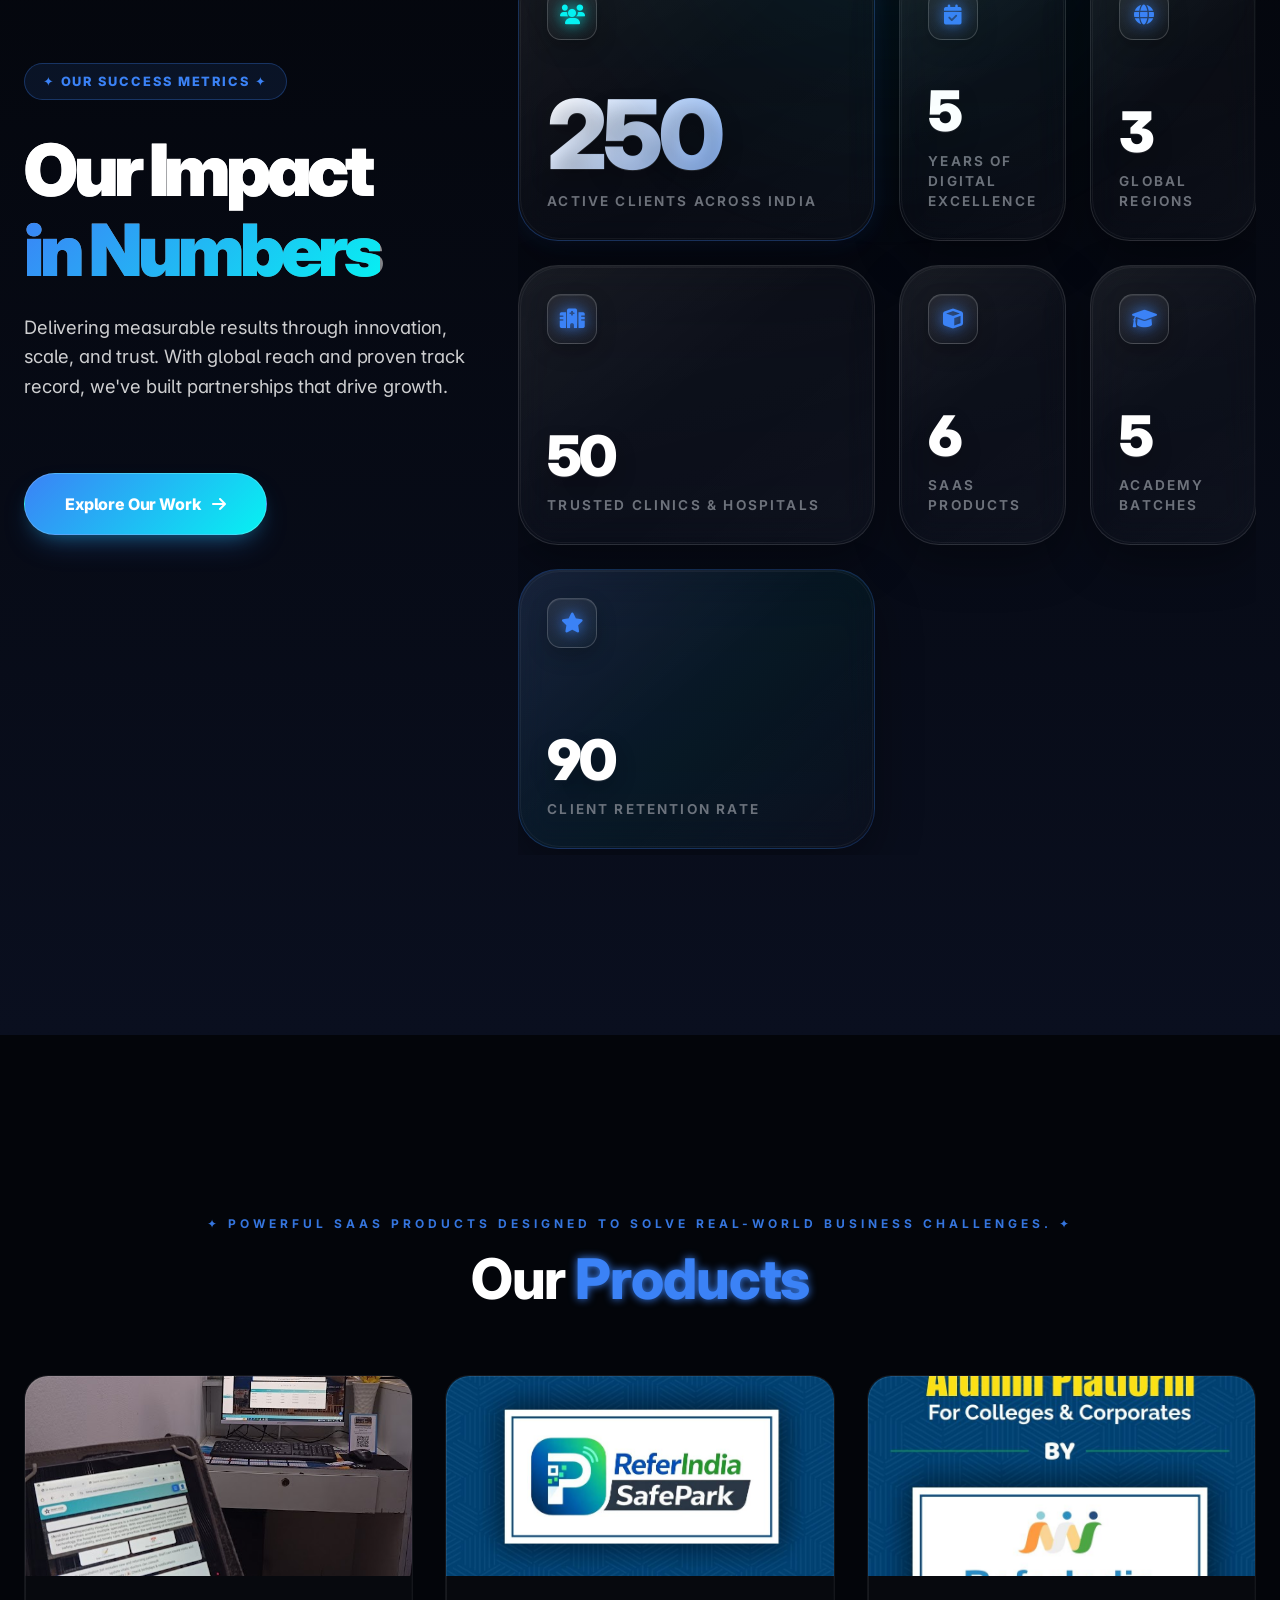
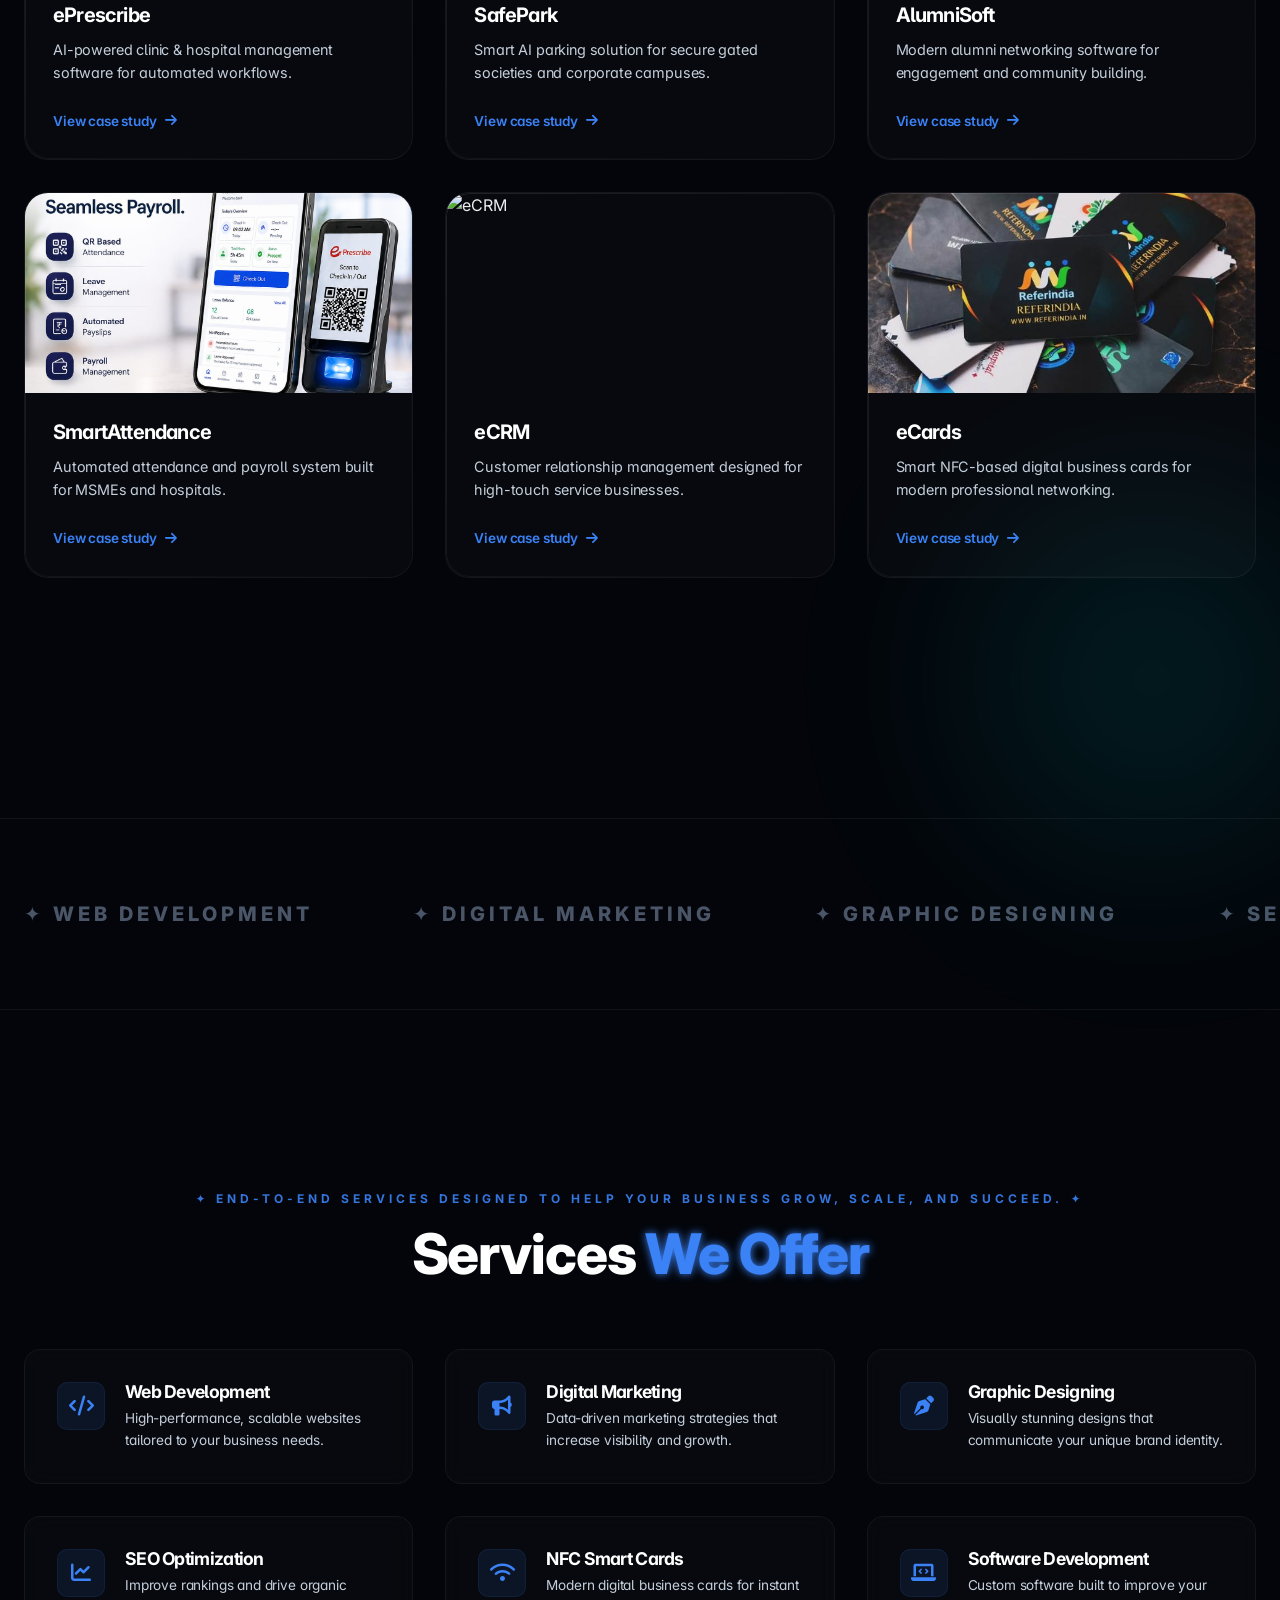
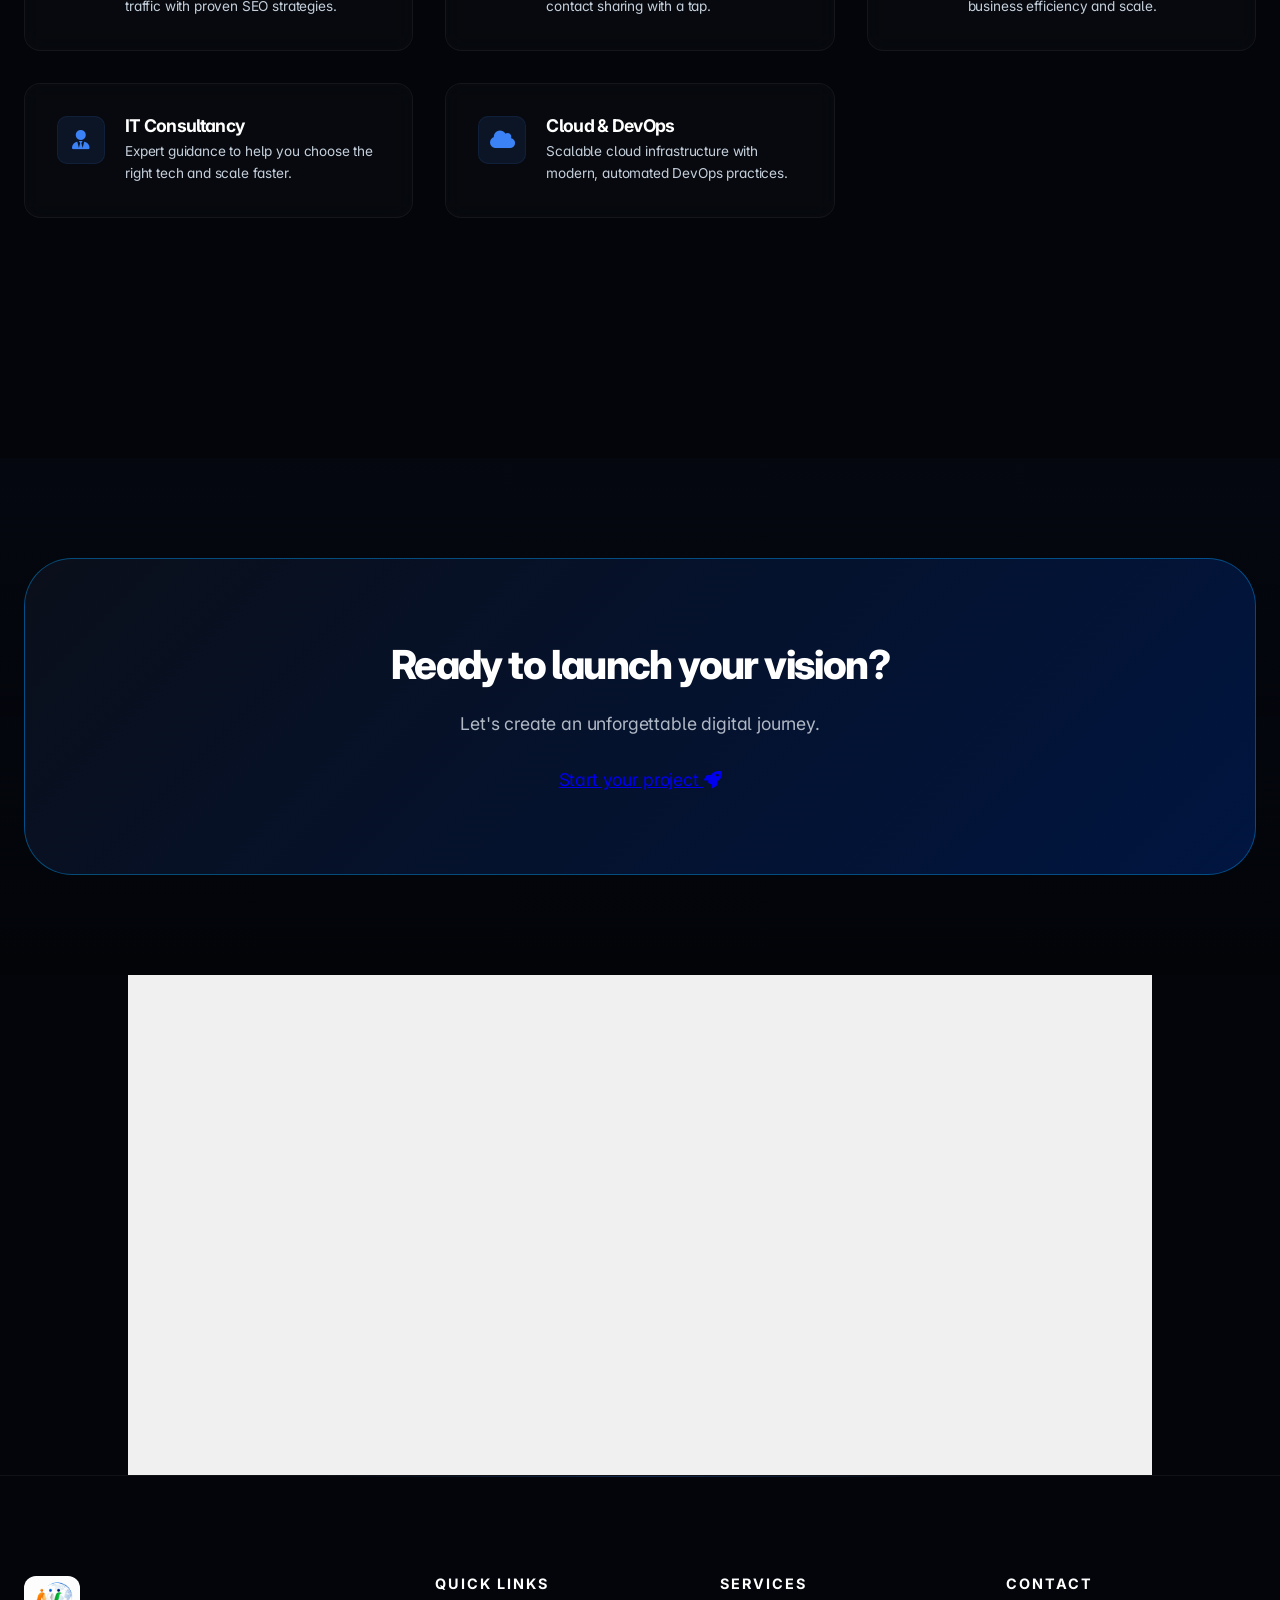
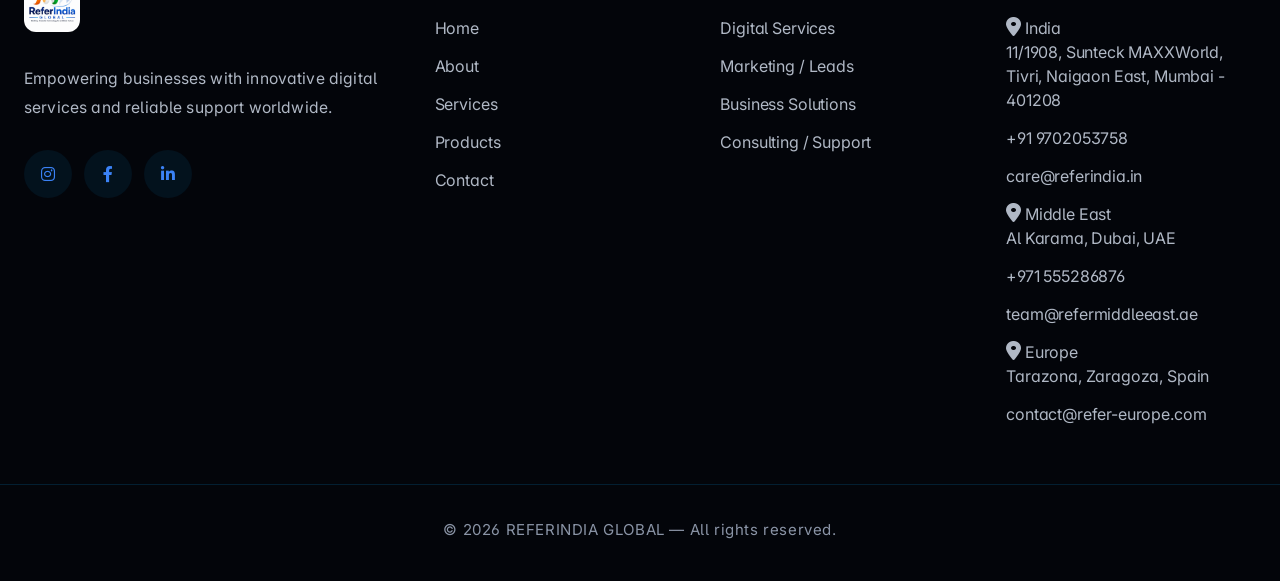
==== commit 53b298f8: "chnages" ====
--- a/referindia/index.html
+++ b/referindia/index.html
@@ -1,32 +1,38 @@
 <!DOCTYPE html>
 <html lang="en">
+
 <head>
   <meta charset="UTF-8">
   <meta name="viewport" content="width=device-width, initial-scale=1.0, viewport-fit=cover">
   <title>REFERINDIA GLOBAL</title>
-  <meta name="description" content="Award-winning digital studio. Immersive 3D scroll effects, cinematic video hero, and futuristic design.">
-  
+  <meta name="description"
+    content="Award-winning digital studio. Immersive 3D scroll effects, cinematic video hero, and futuristic design.">
+
   <!-- Preload critical resources for faster loading -->
   <link rel="preload" as="image" href="./img/logo.jpg">
   <link rel="preload" as="style" href="css/style.css">
-  
+
   <!-- DNS prefetch for external resources -->
   <link rel="preconnect" href="https://fonts.googleapis.com">
   <link rel="dns-prefetch" href="https://fonts.gstatic.com">
   <link rel="dns-prefetch" href="https://cdnjs.cloudflare.com">
-  
+
   <!-- Optimized Fonts with font-display: swap for better rendering -->
-  <link href="https://fonts.googleapis.com/css2?family=Inter:opsz,wght@14..32,300;14..32,400;14..32,500;14..32,600;14..32,700;14..32,800&display=swap" rel="stylesheet">
-  
+  <link
+    href="https://fonts.googleapis.com/css2?family=Inter:opsz,wght@14..32,300;14..32,400;14..32,500;14..32,600;14..32,700;14..32,800&display=swap"
+    rel="stylesheet">
+
   <!-- Font Awesome Icons -->
-  <link rel="stylesheet" href="https://cdnjs.cloudflare.com/ajax/libs/font-awesome/6.0.0-beta3/css/all.min.css" crossorigin="anonymous">
-  
+  <link rel="stylesheet" href="https://cdnjs.cloudflare.com/ajax/libs/font-awesome/6.0.0-beta3/css/all.min.css"
+    crossorigin="anonymous">
+
   <!-- Main stylesheet -->
   <link rel="stylesheet" href="css/style.css">
-  
+
   <!-- Performance optimizations -->
   <link rel="stylesheet" href="css/performance.css">
 </head>
+
 <body>
 
   <!-- Custom Cursor -->
@@ -38,7 +44,9 @@
     <div class="loading-container">
       <div class="loading-spinner"></div>
       <!-- <div class="loading-text">REFERINDIA GLOBAL<span class="dot-pulse">.</span></div> -->
-      <div class="loading-bar"><div class="loading-progress"></div></div>
+      <div class="loading-bar">
+        <div class="loading-progress"></div>
+      </div>
     </div>
   </div>
 
@@ -66,116 +74,173 @@
   <main>
     <!-- Hero Section: Fullscreen Video Background -->
     <section class="hero-cinematic" id="hero">
+      <!-- Background Video -->
       <div class="hero-video-container">
-        <video autoplay muted loop playsinline id="heroVideo">
-          <source src="https://www.pexels.com/download/video/20548607/" type="video/mp4">
-        </video>
-        <div class="hero-overlay"></div>
-      </div>
-      
-      <!-- Floating parallax shapes for depth -->
-      <div class="hero-shape-1" data-speed="0.2"></div>
-      <div class="hero-shape-2" data-speed="-0.1"></div>
-      
-      <div class="hero-content" data-speed="0.15">
-        <div class="container hero-inner">
+        <div class="hero-video-wrapper">
+          <video id="heroVideo" class="hero-bg-video active" autoplay muted playsinline preload="auto"
+            poster="https://images.unsplash.com/photo-1451187580459-43490279c0fa?q=80&w=2072&auto=format&fit=crop"
+            crossorigin="anonymous">
+            <source src="https://cdn.pixabay.com/video/2023/04/15/158968-818026239_large.mp4" type="video/mp4">
+            <source src="https://assets.codepen.io/3364143/7btrrd.mp4" type="video/mp4">
+          </video>
+          <video id="heroVideoNext" class="hero-bg-video" muted playsinline preload="auto" crossorigin="anonymous">
+            <source src="https://cdn.pixabay.com/video/2023/04/15/158968-818026239_large.mp4" type="video/mp4">
+            <source src="https://assets.codepen.io/3364143/7btrrd.mp4" type="video/mp4">
+          </video>
+        </div>
+      </div>
+
+      <div class="container hero-container-split">
+        <div class="hero-content-left">
           <div class="hero-badge">
-            <span class="badge-glow"></span>
-            Empowering businesses with scalable, affordable technology to grow globally.
+            <span class="badge-dot"></span>
+            Global Tech Expansion 2026
           </div>
           <h1 class="hero-title">
-            From Local <span class="gradient-3d">Roots</span><br>
+            From Local <span class="gradient-text">Roots</span><br>
             to Global Growth
           </h1>
-          <p class="hero-description">
-            At ReferIndia, we empower businesses with smart, scalable, and future-ready technology solutions designed to drive real growth.From supporting startups in India to expanding across Europe and the Middle East, our journey is built on innovation, trust, and delivering measurable results.We don’t just build software — we build long-term partnerships that help businesses grow faster, operate smarter, and compete globally.
+          <p class="hero-description text-balance">
+            At ReferIndia, we empower businesses with smart, scalable, and future-ready technology solutions. We don’t
+            just build software — we build long-term partnerships that help businesses grow faster, operate smarter, and
+            compete globally.
           </p>
-          <p class="hero-description">Trusted by 250+ clients across multiple industries</p>
           <div class="hero-buttons">
-            <a href="#work" class="btn-primary-3d">Explore universe <i class="fas fa-arrow-down"></i></a>
-            <a href="contact.html" class="btn-outline-3d">Let's talk</a>
-          </div>
-        </div>
-      </div>
-      
-      <div class="scroll-hint">
-        <!-- <span>Scroll to experience 3D depth</span> -->
-        <i class="fas fa-chevron-down"></i>
+            <a href="#work" class="btn-primary-platinum">Explore Universe <i class="fas fa-arrow-right"></i></a>
+            <a href="contact.html" class="btn-outline-platinum">Start Project</a>
+          </div>
+          <div class="hero-trust">
+            <p>Trusted by world-class teams</p>
+            <div class="trust-logos">
+              <i class="fab fa-google"></i>
+              <i class="fab fa-microsoft"></i>
+              <i class="fab fa-aws"></i>
+              <i class="fab fa-digital-ocean"></i>
+            </div>
+          </div>
+        </div>
+
+        <div class="hero-visual-right">
+          <div class="visual-card-premium">
+            <div class="card-header">
+              <div class="dot red"></div>
+              <div class="dot yellow"></div>
+              <div class="dot green"></div>
+            </div>
+            <div class="card-body">
+              <div class="skeleton-line long"></div>
+              <div class="skeleton-line short"></div>
+              <div class="skeleton-grid">
+                <div class="grid-item"></div>
+                <div class="grid-item"></div>
+                <div class="grid-item"></div>
+                <div class="grid-item"></div>
+              </div>
+            </div>
+            <div class="card-glow-effect"></div>
+          </div>
+          <div class="floating-orb-visual"></div>
+        </div>
+      </div>
+
+      <div class="scroll-hint-platinum">
+        <div class="mouse-icon">
+          <div class="wheel"></div>
+        </div>
       </div>
     </section>
 
-    <!-- 3D Features Section with Parallax Cards -->
-    <section class="features-3d" id="work">
+
+    <section class="timeline-section" id="work">
+
       <div class="container">
+
         <div class="section-tag">✦ A journey driven by innovation, growth, and expanding global impact. ✦</div>
         <h2 class="section-title-3d">Our Growth<span class="neon-highlight"> Journey</span></h2>
-        
-        <div class="features-grid-3d">
-          <div class="feature-card-3d" data-tilt data-tilt-max="10">
-            <div class="card-icon"><animated-icons
-  src="https://animatedicons.co/get-icon?name=Small%20Business&style=minimalistic&token=13011e87-65b9-45cb-bd01-958e72e340e8"
-  attributes='{"variationThumbColour":"#536DFE","variationName":"Two Tone","variationNumber":2,"numberOfGroups":2,"backgroundIsGroup":false,"strokeWidth":0.5,"defaultColours":{"group-1":"#000000","group-2":"#536DFE","background":"#FFFFFF"}}'
-  height="100"
-  width="100"
-  autoplay></animated-icons></div>
-            
-            <span>🔴 2020</span>
-            <h3>ReferIndia Started</h3>
-            <p>250+ Active Customers Across India</p>
-            <div class="card-glow"></div>
-          </div>
-          <div class="feature-card-3d" data-tilt data-tilt-max="10">
-            <div class="card-icon"><animated-icons
-  src="https://animatedicons.co/get-icon?name=Prices%20Continue%20To%20Rise&style=minimalistic&token=2df62946-b1ae-4b58-b632-08b0eeb19421"
-  attributes='{"variationThumbColour":"#536DFE","variationName":"Two Tone","variationNumber":2,"numberOfGroups":2,"backgroundIsGroup":false,"strokeWidth":0.5,"defaultColours":{"group-1":"#000000","group-2":"#536DFE","background":"#FFFFFF"}}'
-  height="100"
-  width="100"
-></animated-icons></div>
-            <span>🔵 2025</span>
-            <h3>ePrescribe Launched</h3>
-            <p>50+ Clinics & Hospitals Using</p>
-            <div class="card-glow"></div>
-          </div>
-          <div class="feature-card-3d" data-tilt data-tilt-max="10">
-            <div class="card-icon"><animated-icons
-  src="https://animatedicons.co/get-icon?name=Small%20Business&style=minimalistic&token=13011e87-65b9-45cb-bd01-958e72e340e8"
-  attributes='{"variationThumbColour":"#536DFE","variationName":"Two Tone","variationNumber":2,"numberOfGroups":2,"backgroundIsGroup":false,"strokeWidth":0.5,"defaultColours":{"group-1":"#000000","group-2":"#536DFE","background":"#FFFFFF"}}'
-  height="100"
-  width="100"
-  autoplay></animated-icons></div>
-            <span>🔴 2026</span>
-            <h3>ReferEurope Started</h3>
-            <p>5+ Active Clients</p>
-            <div class="card-glow"></div>
-          </div>
-          <div class="feature-card-3d" data-tilt data-tilt-max="10">
-            <div class="card-icon"><animated-icons
-  src="https://animatedicons.co/get-icon?name=Learn%20More&style=minimalistic&token=66a6ba01-4945-4e73-bc94-af7cc8238f9c"
-  attributes='{"variationThumbColour":"#536DFE","variationName":"Two Tone","variationNumber":2,"numberOfGroups":2,"backgroundIsGroup":false,"strokeWidth":0.5,"defaultColours":{"group-1":"#000000","group-2":"#536DFE","background":"#FFFFFF"}}'
-  height="100"
-  width="100"
-></animated-icons></div>
-            <span>🔵 2026</span>
-            <h3>ReferIndia Digital Academy</h3>
-            <p>5+ Active Batches</p>
-            <div class="card-glow"></div>
+
+        <div class="timeline-container">
+          <!-- Central Axis Line -->
+          <div class="timeline-axis">
+            <div class="timeline-progress-line"></div>
+            <div class="timeline-progress-tip"></div>
+          </div>
+
+          <!-- Timeline Items -->
+          <div class="timeline-items">
+            <!-- 2020 -->
+            <div class="timeline-item left" data-tilt>
+              <div class="timeline-dot"></div>
+              <div class="timeline-card glass">
+                <div class="timeline-year">2020</div>
+                <h3>ReferIndia Started</h3>
+                <p>250+ Active Customers Across India. Launching our vision for digital excellence.</p>
+                <div class="card-glow-neon"></div>
+              </div>
+            </div>
+
+            <!-- 2024 -->
+            <div class="timeline-item right" data-tilt>
+              <div class="timeline-dot"></div>
+              <div class="timeline-card glass">
+                <div class="timeline-year">2024</div>
+                <h3>ReferEurope Started</h3>
+                <p>Expanding footprint in the European market with premium technology solutions.</p>
+                <div class="card-glow-neon"></div>
+              </div>
+            </div>
+
+            <!-- 2025 -->
+            <div class="timeline-item left" data-tilt>
+              <div class="timeline-dot"></div>
+              <div class="timeline-card glass">
+                <div class="timeline-year">2025</div>
+                <h3>ePrescribe Launched</h3>
+                <p>50+ Clinics & Hospitals Using the Platform. Revolutionizing healthcare through AI integration.</p>
+                <div class="card-glow-neon"></div>
+              </div>
+            </div>
+
+            <!-- 2026 A -->
+            <div class="timeline-item right" data-tilt>
+              <div class="timeline-dot"></div>
+              <div class="timeline-card glass">
+                <div class="timeline-year">2026</div>
+                <h3>ReferMiddleEast Started</h3>
+                <p>Expanding healthcare technology services into Middle Eastern markets with global scale.</p>
+                <div class="card-glow-neon"></div>
+              </div>
+            </div>
+
+            <!-- 2026 B -->
+            <div class="timeline-item left" data-tilt>
+              <div class="timeline-dot"></div>
+              <div class="timeline-card glass">
+                <div class="timeline-year">2026</div>
+                <h3>Digital Academy</h3>
+                <p>Training the next generation of tech leaders with industry-leading modules.</p>
+                <div class="card-glow-neon"></div>
+              </div>
+            </div>
+
+
           </div>
         </div>
       </div>
     </section>
 
-    <!-- Sticky 3D Depth Section: Premium Impact Numbers -->
+    <!-- Stable Impact Numbers Section -->
     <section class="impact-numbers" id="depth">
-      <div class="impact-sticky-wrapper">
+      <div class="container">
         <div class="impact-container">
           <!-- LEFT COLUMN: Heading & CTA -->
-          <div class="impact-left" data-speed="0.05">
+          <div class="impact-left">
             <div class="impact-badge">✦ Our Success Metrics ✦</div>
             <h2 class="impact-title">
               Our Impact <span class="gradient-text">in Numbers</span>
             </h2>
             <p class="impact-subtitle">
-              Delivering measurable results through innovation, scale, and trust. With global reach and proven track record, we've built partnerships that drive growth.
+              Delivering measurable results through innovation, scale, and trust. With global reach and proven track
+              record, we've built partnerships that drive growth.
             </p>
             <a href="contact.html" class="btn-impact-cta">
               Explore Our Work <i class="fas fa-arrow-right"></i>
@@ -184,116 +249,103 @@
 
           <!-- RIGHT COLUMN: Stats Grid -->
           <div class="impact-right">
-            <!-- Stats Grid -->
-            <div class="stats-grid">
-              <!-- Stat Card 1 -->
-              <div class="stat-card" data-stat-index="0">
-                <div class="stat-icon stat-icon-1">
-                  <i class="fas fa-users"></i>
+            <!-- Professional Stats Grid -->
+            <div class="stats-grid-premium">
+              <!-- FEATURED: Active Clients -->
+              <div class="stat-card-featured">
+                <div class="stat-inner">
+                  <div class="stat-icon-wrapper">
+                    <i class="fas fa-users"></i>
+                  </div>
+                  <div class="stat-main">
+                    <div class="stat-number" data-target="250" data-suffix="+">0</div>
+                    <p class="stat-label">Active Clients Across India</p>
+                  </div>
                 </div>
-                <div class="stat-content">
-                  <div class="stat-number" data-target="250" data-suffix="+">0</div>
-                  <p class="stat-label">Active Clients</p>
+              </div>
+
+              <!-- TALL: Experience -->
+              <div class="stat-card-tall">
+                <div class="stat-inner">
+                  <div class="stat-icon-wrapper">
+                    <i class="fas fa-calendar-check"></i>
+                  </div>
+                  <div class="stat-main">
+                    <div class="stat-number" data-target="5" data-suffix="+">0</div>
+                    <p class="stat-label">Years of Digital<br>Excellence</p>
+                  </div>
                 </div>
               </div>
 
-              <!-- Stat Card 2 -->
-              <div class="stat-card" data-stat-index="1">
-                <div class="stat-icon stat-icon-2">
-                  <i class="fas fa-globe"></i>
+              <!-- NORMAL: Global Regions -->
+              <div class="stat-card-normal">
+                <div class="stat-inner">
+                  <div class="stat-icon-wrapper">
+                    <i class="fas fa-globe"></i>
+                  </div>
+                  <div class="stat-main">
+                    <div class="stat-number" data-target="3" data-suffix="+">0</div>
+                    <p class="stat-label">Global Regions</p>
+                  </div>
                 </div>
-                <div class="stat-content">
-                  <div class="stat-number" data-target="3" data-suffix="+">0</div>
-                  <p class="stat-label">Global Regions</p>
+              </div>
+
+              <!-- WIDE: Clinics & Hospitals -->
+              <div class="stat-card-wide">
+                <div class="stat-inner">
+                  <div class="stat-icon-wrapper">
+                    <i class="fas fa-hospital"></i>
+                  </div>
+                  <div class="stat-main">
+                    <div class="stat-number" data-target="50" data-suffix="+">0</div>
+                    <p class="stat-label">Trusted Clinics & Hospitals</p>
+                  </div>
                 </div>
               </div>
 
-              <!-- Stat Card 3 -->
-              <div class="stat-card" data-stat-index="2">
-                <div class="stat-icon stat-icon-3">
-                  <i class="fas fa-calendar-check"></i>
+              <!-- NORMAL: SaaS Products -->
+              <div class="stat-card-normal">
+                <div class="stat-inner">
+                  <div class="stat-icon-wrapper">
+                    <i class="fas fa-cube"></i>
+                  </div>
+                  <div class="stat-main">
+                    <div class="stat-number" data-target="6" data-suffix="+">0</div>
+                    <p class="stat-label">SaaS Products</p>
+                  </div>
                 </div>
-                <div class="stat-content">
-                  <div class="stat-number" data-target="5" data-suffix="+">0</div>
-                  <p class="stat-label">Years Experience</p>
+              </div>
+
+              <!-- NORMAL: Academy Batches -->
+              <div class="stat-card-normal">
+                <div class="stat-inner">
+                  <div class="stat-icon-wrapper">
+                    <i class="fas fa-graduation-cap"></i>
+                  </div>
+                  <div class="stat-main">
+                    <div class="stat-number" data-target="5" data-suffix="+">0</div>
+                    <p class="stat-label">Academy Batches</p>
+                  </div>
                 </div>
               </div>
 
-              <!-- Stat Card 4 -->
-              <div class="stat-card" data-stat-index="3">
-                <div class="stat-icon stat-icon-4">
-                  <i class="fas fa-hospital"></i>
+              <!-- WIDE: Client Retention -->
+              <div class="stat-card-wide accent">
+                <div class="stat-inner">
+                  <div class="stat-icon-wrapper">
+                    <i class="fas fa-star"></i>
+                  </div>
+                  <div class="stat-main">
+                    <div class="stat-number" data-target="90" data-suffix="%">0</div>
+                    <p class="stat-label">Client Retention Rate</p>
+                  </div>
                 </div>
-                <div class="stat-content">
-                  <div class="stat-number" data-target="50" data-suffix="+">0</div>
-                  <p class="stat-label">Clinics & Hospitals</p>
-                </div>
-              </div>
-
-              <!-- Stat Card 5 -->
-              <div class="stat-card" data-stat-index="4">
-                <div class="stat-icon stat-icon-5">
-                  <i class="fas fa-cube"></i>
-                </div>
-                <div class="stat-content">
-                  <div class="stat-number" data-target="6" data-suffix="+">0</div>
-                  <p class="stat-label">SaaS Products</p>
-                </div>
-              </div>
-
-              <!-- Stat Card 6 -->
-              <div class="stat-card" data-stat-index="5">
-                <div class="stat-icon stat-icon-6">
-                  <i class="fas fa-graduation-cap"></i>
-                </div>
-                <div class="stat-content">
-                  <div class="stat-number" data-target="5" data-suffix="+">0</div>
-                  <p class="stat-label">Academy Batches</p>
-                </div>
-              </div>
-
-              <!-- Stat Card 7 (Large: Client Retention) -->
-              <div class="stat-card stat-card-large" data-stat-index="6">
-                <div class="stat-icon stat-icon-7">
-                  <i class="fas fa-star"></i>
-                </div>
-                <div class="stat-content">
-                  <div class="stat-number" data-target="90" data-suffix="%">0</div>
-                  <p class="stat-label">Client Retention</p>
-                </div>
-              </div>
-
-              <!-- Stat Card 8 (Large: Fast Delivery) -->
-              <!-- <div class="stat-card stat-card-large" data-stat-index="7">
-                <div class="stat-icon stat-icon-8">
-                  <i class="fas fa-bolt"></i>
-                </div>
-                <div class="stat-content">
-                  <p class="stat-label">Fast Delivery</p>
-                  <p class="stat-description">Rapid turnaround without compromising quality</p>
-                </div>
-              </div> -->
-
-              <!-- Stat Card 9 (Large: Scalable Solutions) -->
-              <!-- <div class="stat-card stat-card-large" data-stat-index="8">
-                <div class="stat-icon stat-icon-9">
-                  <i class="fas fa-infinity"></i>
-                </div>
-                <div class="stat-content">
-                  <p class="stat-label">Scalable Solutions</p>
-                  <p class="stat-description">Grows with your business needs</p>
-                </div>
-              </div> -->
-            </div>
-
-            <!-- 3D Visual Background -->
-            <div class="impact-3d-background" data-speed="-0.08">
+              </div>
+            </div>
+
+            <!-- Subtle 3D Visual Background -->
+            <div class="impact-3d-background">
               <div class="floating-sphere sphere-1"></div>
-              <div class="floating-sphere sphere-2"></div>
-              <div class="floating-sphere sphere-3"></div>
-              <div class="glow-orb orb-1"></div>
-              <div class="glow-orb orb-2"></div>
-              <div class="particles-container"></div>
             </div>
           </div>
         </div>
@@ -302,10 +354,14 @@
 
     <!-- Services Preview with Tilt Hover -->
     <section class="services-showcase" id="products">
+      <div class="aurora-glow"
+        style="bottom: -10%; right: -10%; background: radial-gradient(circle, var(--neon-cyan), transparent 70%);">
+      </div>
       <div class="container">
+
         <div class="section-tag">✦ Powerful SaaS products designed to solve real-world business challenges. ✦</div>
         <h2 class="section-title-3d">Our <span class="neon-highlight">Products</span></h2>
-        
+
         <div class="services-grid-tilt">
           <div class="product-card-compact" data-tilt data-tilt-max="10">
             <div class="product-img-wrapper">
@@ -316,7 +372,6 @@
               <p>AI-powered clinic & hospital management software for automated workflows.</p>
               <div class="portfolio-btn-group" style="margin-top: 15px;">
                 <a href="product.html" class="btn-card-link">View case study <i class="fas fa-arrow-right"></i></a>
-                <!-- <a href="https://eprescribe.co.in/" class="btn-learn-more" target="_blank" style="padding: 8px 16px; font-size: 0.8rem;">Learn More</a> -->
               </div>
             </div>
           </div>
@@ -329,7 +384,6 @@
               <p>Smart AI parking solution for secure gated societies and corporate campuses.</p>
               <div class="portfolio-btn-group" style="margin-top: 15px;">
                 <a href="product.html" class="btn-card-link">View case study <i class="fas fa-arrow-right"></i></a>
-                <!-- <a href="https://safepark.referindia.in/" class="btn-learn-more" target="_blank" style="padding: 8px 16px; font-size: 0.8rem;">Learn More</a> -->
               </div>
             </div>
           </div>
@@ -342,7 +396,6 @@
               <p>Modern alumni networking software for engagement and community building.</p>
               <div class="portfolio-btn-group" style="margin-top: 15px;">
                 <a href="product.html" class="btn-card-link">View case study <i class="fas fa-arrow-right"></i></a>
-                <!-- <a href="https://alumnisoft.referindia.in/" class="btn-learn-more" target="_blank" style="padding: 8px 16px; font-size: 0.8rem;">Learn More</a> -->
               </div>
             </div>
           </div>
@@ -355,7 +408,6 @@
               <p>Automated attendance and payroll system built for MSMEs and hospitals.</p>
               <div class="portfolio-btn-group" style="margin-top: 15px;">
                 <a href="product.html" class="btn-card-link">View case study <i class="fas fa-arrow-right"></i></a>
-                <!-- <a href="https://attendance.referindia.in/" class="btn-learn-more" target="_blank" style="padding: 8px 16px; font-size: 0.8rem;">Learn More</a> -->
               </div>
             </div>
           </div>
@@ -368,7 +420,6 @@
               <p>Customer relationship management designed for high-touch service businesses.</p>
               <div class="portfolio-btn-group" style="margin-top: 15px;">
                 <a href="product.html" class="btn-card-link">View case study <i class="fas fa-arrow-right"></i></a>
-                <!-- <a href="https://ecrm.referindia.in/" class="btn-learn-more" target="_blank" style="padding: 8px 16px; font-size: 0.8rem;">Learn More</a> -->
               </div>
             </div>
           </div>
@@ -381,7 +432,6 @@
               <p>Smart NFC-based digital business cards for modern professional networking.</p>
               <div class="portfolio-btn-group" style="margin-top: 15px;">
                 <a href="product.html" class="btn-card-link">View case study <i class="fas fa-arrow-right"></i></a>
-                <!-- <a href="https://ecards.referindia.in/" class="btn-learn-more" target="_blank" style="padding: 8px 16px; font-size: 0.8rem;">Learn More</a> -->
               </div>
             </div>
           </div>
@@ -393,9 +443,13 @@
     <div class="logo-cloud">
       <div class="container">
         <div class="cloud-track">
-          <span>✦ Web Development</span> <span>✦ Digital Marketing</span> <span>✦ Graphic Designing</span><span>✦ SEO Optimization</span><span>✦ NFC Smart Cards</span><span>✦ Software Development</span><span>✦ IT Consultancy</span><span>✦ Cloud & DevOps</span>
+          <span>✦ Web Development</span> <span>✦ Digital Marketing</span> <span>✦ Graphic Designing</span><span>✦ SEO
+            Optimization</span><span>✦ NFC Smart Cards</span><span>✦ Software Development</span><span>✦ IT
+            Consultancy</span><span>✦ Cloud & DevOps</span>
           <!-- Duplicate for seamless loop -->
-          <span>✦ Web Development</span> <span>✦ Digital Marketing</span> <span>✦ Graphic Designing</span><span>✦ SEO Optimization</span><span>✦ NFC Smart Cards</span><span>✦ Software Development</span><span>✦ IT Consultancy</span><span>✦ Cloud & DevOps</span>
+          <span>✦ Web Development</span> <span>✦ Digital Marketing</span> <span>✦ Graphic Designing</span><span>✦ SEO
+            Optimization</span><span>✦ NFC Smart Cards</span><span>✦ Software Development</span><span>✦ IT
+            Consultancy</span><span>✦ Cloud & DevOps</span>
         </div>
       </div>
     </div>
@@ -404,7 +458,7 @@
       <div class="container">
         <div class="section-tag">✦ End-to-end services designed to help your business grow, scale, and succeed. ✦</div>
         <h2 class="section-title-3d">Services <span class="neon-highlight">We Offer</span></h2>
-        
+
         <div class="services-grid-tilt">
           <div class="service-tilt-compact" data-tilt data-tilt-max="10">
             <div class="service-icon"><i class="fas fa-code"></i></div>
@@ -477,6 +531,9 @@
         </div>
       </div>
     </section>
+    <div class="map-container" style="display: flex; justify-content: center;" >
+      <iframe src="https://www.google.com/maps/embed?pb=!1m18!1m12!1m3!1d3764.066993160923!2d72.85375177544823!3d19.36625168189903!2m3!1f0!2f0!3f0!3m2!1i1024!2i768!4f13.1!3m3!1m2!1s0x3be7afe98a06ed1f%3A0xf4b276f25529558!2sReferIndia%20IT%20Consultancy!5e0!3m2!1sen!2sin!4v1778670180124!5m2!1sen!2sin" width="80%" height="500" style="border:0;" allowfullscreen="" loading="lazy" referrerpolicy="no-referrer-when-downgrade"></iframe>
+    </div>
   </main>
 
   <!-- Glass Footer -->
@@ -485,23 +542,50 @@
       <div class="footer-brand">
         <span><img src="./img/logo.jpg" alt=""></span>
         <p>Empowering businesses with innovative digital services and reliable support worldwide.</p>
-        <div class="social-links"><a href="https://www.instagram.com/referindia"><i class="fab fa-instagram"></i></a><a href="https://www.facebook.com/referindiaofficial"><i class="fab fa-facebook-f"></i></a><a href="https://www.linkedin.com/company/referindia1/"><i class="fab fa-linkedin-in"></i></a></div>
-      </div>
-      <div><h4>Quick Links</h4><ul><li><a href="index.html">Home</a></li><li><a href="about.html">About</a></li><li><a href="services.html">Services</a></li><li><a href="product.html">Products</a></li><li><a href="contact.html">Contact</a></li></ul></div>
-      <div><h4>Services</h4><ul><li><a href="">Digital Services</a></li><li><a href="#">Marketing / Leads</a></li><li><a href="">Business Solutions</a></li><li><a href="">Consulting / Support</a></li></ul></div>
-      <div><h4>Contact</h4><ul>
-        <li><a href=""><i class="fas fa-map-marker-alt location-icon" style="font-size: 20px;"></i> India <br> 11/1908, Sunteck MAXXWorld, Naigaon East Vasai Link Rd, Tivri,Naigaon East, Mumbai, Maharashtra – 401208</a></li>
-        <li><a href="tel:+91 9702053758">+91 9702053758</a></li>
-        <li><a href="mailto:care@referindia.in">care@referindia.in</a></li> 
-        <li><a href=""><i class="fas fa-map-marker-alt location-icon" style="font-size: 20px;"></i> Middle East <br> Al Karama, Dubai, UAE</a></li>
-        <li><a href="tel:+971 555286876">+971 555286876</a></li>
-        <li><a href="mailto:team@refermiddleeast.ae">team@refermiddleeast.ae</a></li>
-        <li><a href=""><i class="fas fa-map-marker-alt location-icon" style="font-size: 20px;"></i> Europe <br> Tarazona, Zaragoza, Spain</a></li>
-        <li><a href="mailto:contact@refer-europe.com">contact@refer-europe.com</a></li>
-      </ul></div>
+        <div class="social-links"><a href="https://www.instagram.com/referindia"><i class="fab fa-instagram"></i></a><a
+            href="https://www.facebook.com/referindiaofficial"><i class="fab fa-facebook-f"></i></a><a
+            href="https://www.linkedin.com/company/referindia1/"><i class="fab fa-linkedin-in"></i></a></div>
+      </div>
+      <div>
+        <h4>Quick Links</h4>
+        <ul>
+          <li><a href="index.html">Home</a></li>
+          <li><a href="about.html">About</a></li>
+          <li><a href="services.html">Services</a></li>
+          <li><a href="product.html">Products</a></li>
+          <li><a href="contact.html">Contact</a></li>
+        </ul>
+      </div>
+      <div>
+        <h4>Services</h4>
+        <ul>
+          <li><a href="">Digital Services</a></li>
+          <li><a href="#">Marketing / Leads</a></li>
+          <li><a href="">Business Solutions</a></li>
+          <li><a href="">Consulting / Support</a></li>
+        </ul>
+      </div>
+      <div>
+        <h4>Contact</h4>
+        <ul>
+          <li><a href=""><i class="fas fa-map-marker-alt location-icon" style="font-size: 20px;"></i> India <br>
+             11/1908, Sunteck MAXXWorld, Tivri, Naigaon East, Mumbai - 401208</a></li>
+          <li><a href="tel:+91 9702053758">+91 9702053758</a></li>
+          <li><a href="mailto:care@referindia.in">care@referindia.in</a></li>
+          <li><a href=""><i class="fas fa-map-marker-alt location-icon" style="font-size: 20px;"></i> Middle East <br>
+              Al Karama, Dubai, UAE</a></li>
+          <li><a href="tel:+971 555286876">+971 555286876</a></li>
+          <li><a href="mailto:team@refermiddleeast.ae">team@refermiddleeast.ae</a></li>
+          <li><a href=""><i class="fas fa-map-marker-alt location-icon" style="font-size: 20px;"></i> Europe <br>
+              Tarazona, Zaragoza, Spain</a></li>
+          <li><a href="mailto:contact@refer-europe.com">contact@refer-europe.com</a></li>
+        </ul>
+      </div>
 
     </div>
-    <div class="footer-bottom"><p>© 2026 REFERINDIA GLOBAL — All rights reserved.</p></div>
+    <div class="footer-bottom">
+      <p>© 2026 REFERINDIA GLOBAL — All rights reserved.</p>
+    </div>
   </footer>
 
   <button id="backToTop" class="back-to-top-3d"><i class="fas fa-arrow-up"></i></button>
@@ -509,13 +593,14 @@
   <!-- GSAP & ScrollTrigger -->
   <script src="https://cdnjs.cloudflare.com/ajax/libs/gsap/3.12.2/gsap.min.js"></script>
   <script src="https://cdnjs.cloudflare.com/ajax/libs/gsap/3.12.2/ScrollTrigger.min.js"></script>
-  
+
   <!-- Load animated icons asynchronously -->
   <script async src="https://animatedicons.co/scripts/embed-animated-icons.js"></script>
-  
+
   <!-- Main script with defer for better performance -->
   <script defer src="js/script.min.js"></script>
   <!-- 3D Scroll Animations -->
   <script defer src="js/gsap-animations.js"></script>
 </body>
+
 </html>
--- a/referindia/css/style.css
+++ b/referindia/css/style.css
@@ -4,14 +4,30 @@
 
 :root {
   --black: #03050a;
-  --deep-navy: #0a0f1f;
-  --neon-blue: #00a6ff;
-  --neon-purple: #8b5cf6;
+  --deep-navy: #050811;
+  --neon-blue: #3b82f6;
+  --neon-purple: #9d00ff;
   --neon-cyan: #06f2f2;
-  --glass-bg: rgba(10, 15, 31, 0.55);
-  --glass-border: rgba(0, 166, 255, 0.25);
-  --transition-smooth: cubic-bezier(0.2, 0.9, 0.4, 1.1);
-}
+  --glass-bg: rgba(255, 255, 255, 0.02);
+  --glass-border: rgba(255, 255, 255, 0.05);
+  --glass-border-glow: rgba(59, 130, 246, 0.15);
+  --transition-smooth: cubic-bezier(0.16, 1, 0.3, 1);
+  --transition-bounce: cubic-bezier(0.34, 1.56, 0.64, 1);
+  --font-main: 'Inter', system-ui, -apple-system, sans-serif;
+  --space-xs: 8px;
+  --space-sm: 16px;
+  --space-md: 32px;
+  --space-lg: 64px;
+  --space-xl: 120px;
+  --space-2xl: 180px;
+  --shadow-2xl: 0 40px 80px -20px rgba(0, 0, 0, 0.8);
+  --shadow-glow: 0 0 40px rgba(59, 130, 246, 0.1);
+  --radius-sm: 8px;
+  --radius-md: 16px;
+  --radius-lg: 24px;
+  --radius-xl: 40px;
+}
+
 
 * {
   margin: 0;
@@ -20,13 +36,66 @@
 }
 
 body {
-  font-family: 'Inter', sans-serif;
+  font-family: var(--font-main);
   background: var(--black);
   color: #ededed;
   overflow-x: hidden;
   cursor: none;
-  line-height: 1.6;
-}
+  line-height: 1.5;
+  -webkit-font-smoothing: antialiased;
+  -moz-osx-font-smoothing: grayscale;
+  letter-spacing: -0.01em;
+  font-feature-settings: "cv05", "cv11", "ss01";
+}
+
+
+/* World-Class Grid Background */
+body::before {
+  content: "";
+  position: fixed;
+  inset: 0;
+  background-image:
+    linear-gradient(rgba(255, 255, 255, 0.03) 1px, transparent 1px),
+    linear-gradient(90deg, rgba(255, 255, 255, 0.03) 1px, transparent 1px);
+  background-size: 40px 40px;
+  z-index: -1;
+  pointer-events: none;
+}
+
+/* Luxury Grain Texture */
+body::after {
+  content: "";
+  position: fixed;
+  inset: 0;
+  background-image: url("https://grainy-gradients.vercel.app/noise.svg");
+  opacity: 0.05;
+  z-index: -1;
+  pointer-events: none;
+  mix-blend-mode: overlay;
+}
+
+h1,
+h2,
+h3,
+h4 {
+  color: #fff;
+  font-weight: 800;
+  letter-spacing: -0.04em;
+  line-height: 1.1;
+}
+
+.gradient-text {
+  background: linear-gradient(135deg, var(--neon-blue), var(--neon-cyan), var(--neon-purple));
+  -webkit-background-clip: text;
+  background-clip: text;
+  color: transparent;
+  display: inline-block;
+}
+
+.text-balance {
+  text-wrap: balance;
+}
+
 
 /* =====================================================
    ANIMATIONS & KEYFRAMES
@@ -39,10 +108,13 @@
 }
 
 @keyframes pulse {
-  0%, 100% {
+
+  0%,
+  100% {
     opacity: 1;
     transform: scale(1);
   }
+
   50% {
     opacity: 0.5;
     transform: scale(1.2);
@@ -53,6 +125,7 @@
   0% {
     transform: rotateX(35deg) rotateY(0deg);
   }
+
   100% {
     transform: rotateX(35deg) rotateY(360deg);
   }
@@ -63,6 +136,7 @@
     opacity: 0;
     transform: translateY(30px);
   }
+
   to {
     opacity: 1;
     transform: translateY(0);
@@ -70,9 +144,12 @@
 }
 
 @keyframes floatAnimation {
-  0%, 100% {
+
+  0%,
+  100% {
     transform: translateY(0px);
   }
+
   50% {
     transform: translateY(-20px);
   }
@@ -82,6 +159,7 @@
   from {
     opacity: 0;
   }
+
   to {
     opacity: 1;
   }
@@ -92,6 +170,7 @@
     opacity: 0;
     transform: translateY(30px) scale(0.95);
   }
+
   to {
     opacity: 1;
     transform: translateY(0) scale(1);
@@ -103,32 +182,73 @@
    ===================================================== */
 
 .container {
-  max-width: 1400px;
+  max-width: 1320px;
   margin: 0 auto;
-  padding: 0 40px;
-}
-
-/* Cursor Styles */
+  padding: 0 24px;
+}
+
+/* Utilities */
+.glass {
+  background: var(--glass-bg);
+  backdrop-filter: blur(12px);
+  -webkit-backdrop-filter: blur(12px);
+  border: 1px solid var(--glass-border);
+}
+
+.aurora-glow {
+  position: absolute;
+  width: 40%;
+  height: 40%;
+  background: radial-gradient(circle, var(--neon-blue), transparent 70%);
+  filter: blur(100px);
+  opacity: 0.15;
+  pointer-events: none;
+  z-index: 0;
+}
+
+.text-balance {
+  text-wrap: balance;
+}
+
+.gradient-text {
+  background: linear-gradient(135deg, var(--neon-blue), var(--neon-cyan));
+  -webkit-background-clip: text;
+  background-clip: text;
+  color: transparent;
+}
+
+
+/* Premium Custom Cursor */
 .cursor-dot {
-  width: 5px;
-  height: 5px;
+  width: 8px;
+  height: 8px;
   background: var(--neon-blue);
   border-radius: 50%;
   position: fixed;
   pointer-events: none;
-  z-index: 1000001;
-  transition: transform 0.08s;
+  z-index: 9999999;
+  transform: translate(-50%, -50%);
+  transition: transform 0.1s var(--transition-smooth), width 0.3s, height 0.3s, background 0.3s;
+  mix-blend-mode: difference; /* For better visibility on different backgrounds */
 }
 
 .cursor-ring {
-  width: 36px;
-  height: 36px;
-  border: 2px solid rgba(0, 166, 255, 0.6);
+  width: 40px;
+  height: 40px;
+  border: 1px solid rgba(59, 130, 246, 0.5);
   border-radius: 50%;
   position: fixed;
   pointer-events: none;
-  z-index: 1000000;
-  transition: transform 0.15s, width 0.2s, height 0.2s;
+  z-index: 9999998;
+  transform: translate(-50%, -50%);
+  transition: transform 0.15s var(--transition-smooth), width 0.3s, height 0.3s, border 0.3s;
+}
+
+/* Hide custom cursor on touch devices */
+@media (hover: none) and (pointer: coarse) {
+  .cursor-dot, .cursor-ring {
+    display: none !important;
+  }
 }
 
 /* Loading Screen */
@@ -189,22 +309,71 @@
   transition: width 1.5s;
 }
 
-/* Navbar */
-.navbar {
-  position: sticky;
+
+
+/* Hero Cinematic Beams */
+.hero-cinematic::before {
+  content: "";
+  position: absolute;
   top: 0;
-  background: rgba(3, 5, 10, 0.85);
-  backdrop-filter: blur(16px);
+  left: -100%;
+  width: 200%;
+  height: 100%;
+  background: linear-gradient(45deg,
+      transparent 45%,
+      rgba(255, 255, 255, 0.03) 50%,
+      transparent 55%);
+  animation: beamSweep 8s infinite linear;
+  z-index: 2;
+  pointer-events: none;
+}
+
+@keyframes beamSweep {
+  0% {
+    transform: translateX(-50%) skewX(-15deg);
+  }
+
+  100% {
+    transform: translateX(50%) skewX(-15deg);
+  }
+}
+
+#navbar {
+  position: fixed;
+  top: var(--space-sm);
+  left: 50%;
+  transform: translateX(-50%);
+  width: calc(100% - var(--space-md));
+  max-width: 1400px;
+  background: rgba(3, 5, 10, 0.4);
+  backdrop-filter: blur(20px);
+  -webkit-backdrop-filter: blur(20px);
   z-index: 1000;
-  border-bottom: 1px solid var(--glass-border);
-}
+  border: 1px solid var(--glass-border);
+  border-radius: var(--radius-xl);
+  transition: all 0.5s var(--transition-smooth);
+  padding: 0 var(--space-md);
+}
+
+#navbar.scrolled {
+  top: var(--space-xs);
+  background: rgba(3, 5, 10, 0.8);
+  border-color: rgba(255, 255, 255, 0.1);
+  box-shadow: 0 20px 40px rgba(0, 0, 0, 0.4);
+  padding: 0 var(--space-sm);
+}
+
 
 .nav-container {
   display: flex;
   justify-content: space-between;
   align-items: center;
-  height: 80px;
-  padding: 0 8px;
+  height: 72px;
+  transition: height 0.3s ease;
+}
+
+.navbar.scrolled .nav-container {
+  height: 64px;
 }
 
 .logo {
@@ -220,9 +389,14 @@
 }
 
 .logo img {
-  height: 70px;
-  border-radius: 50%;
-  width: 90px;
+  height: 56px;
+  width: auto;
+  border-radius: 12px;
+  transition: transform 0.3s var(--transition-bounce);
+}
+
+.logo:hover img {
+  transform: scale(1.05);
 }
 
 .logo-cube {
@@ -302,89 +476,89 @@
    BUTTON COMPONENTS
    ===================================================== */
 
-.btn-neon {
-  background: linear-gradient(90deg, var(--neon-blue), var(--neon-purple));
-  border: none;
-  padding: 10px 28px;
-  border-radius: 60px;
-  font-weight: 600;
-  color: white;
+.btn-primary-platinum {
+  background: #fff;
+  color: var(--black);
+  padding: 18px 36px;
+  border-radius: 100px;
+  font-weight: 700;
   text-decoration: none;
-  transition: 0.3s ease;
   display: inline-flex;
-  gap: 8px;
-  align-items: center;
+  align-items: center;
+  gap: 12px;
+  transition: all 0.3s var(--transition-smooth);
+  box-shadow: 0 10px 30px rgba(255, 255, 255, 0.1);
+  border: 1px solid #fff;
   cursor: pointer;
 }
 
-.btn-neon:hover {
-  box-shadow: 0 0 20px var(--neon-blue);
-  transform: scale(1.02);
-}
-
-.btn-primary-3d {
-  background: linear-gradient(90deg, var(--neon-blue), var(--neon-purple));
-  padding: 14px 38px;
-  border-radius: 60px;
+.btn-primary-platinum:hover {
+  background: transparent;
+  color: #fff;
+  box-shadow: 0 15px 40px rgba(59, 130, 246, 0.3);
+  transform: translateY(-3px);
+}
+
+.btn-outline-platinum {
+  background: transparent;
+  color: #fff;
+  padding: 18px 36px;
+  border-radius: 100px;
   font-weight: 700;
+  text-decoration: none;
+  display: inline-flex;
+  align-items: center;
+  gap: 12px;
+  transition: all 0.3s var(--transition-smooth);
+  border: 1px solid rgba(255, 255, 255, 0.2);
+  cursor: pointer;
+}
+
+.btn-outline-platinum:hover {
+  background: rgba(255, 255, 255, 0.05);
+  border-color: #fff;
+  transform: translateY(-3px);
+}
+
+
+
+.btn-large {
+  padding: 16px 48px;
+  font-size: 1.1rem;
+}
+
+.btn-impact-cta {
+  background: linear-gradient(135deg, var(--neon-blue), var(--neon-cyan));
+  padding: 16px 42px;
+  border-radius: 100px;
+  font-weight: 800;
   color: white;
   text-decoration: none;
   display: inline-flex;
   align-items: center;
   gap: 12px;
-  transition: 0.3s ease;
-  box-shadow: 0 0 12px rgba(0, 166, 255, 0.3);
-  border: none;
+  transition: transform 0.35s var(--transition-smooth), box-shadow 0.35s var(--transition-smooth),
+    border-color 0.35s ease, filter 0.35s ease;
+  box-shadow: 0 14px 30px -10px rgba(59, 130, 246, 0.36), 0 8px 22px -14px rgba(6, 242, 242, 0.55);
+  border: 1px solid rgba(255, 255, 255, 0.18);
   cursor: pointer;
-}
-
-.btn-primary-3d:hover {
-  box-shadow: 0 0 25px rgba(0, 166, 255, 0.5);
-  transform: translateY(-2px);
-}
-
-.btn-outline-3d {
-  border: 1.5px solid rgba(0, 166, 255, 0.6);
-  background: transparent;
-  padding: 14px 38px;
-  border-radius: 60px;
-  color: white;
-  text-decoration: none;
-  margin-left: 16px;
-  transition: 0.3s ease;
-  cursor: pointer;
-}
-
-.btn-outline-3d:hover {
-  background: rgba(0, 166, 255, 0.1);
-  border-color: var(--neon-blue);
-}
-
-.btn-large {
-  padding: 16px 48px;
-  font-size: 1.1rem;
-}
-
-.btn-impact-cta {
-  background: linear-gradient(90deg, var(--neon-blue), var(--neon-purple));
-  padding: 14px 38px;
-  border-radius: 60px;
-  font-weight: 700;
-  color: white;
-  text-decoration: none;
-  display: inline-flex;
-  align-items: center;
-  gap: 12px;
-  transition: 0.3s ease;
-  box-shadow: 0 0 12px rgba(0, 166, 255, 0.3);
-  border: none;
-  cursor: pointer;
-  margin-top: 20px;
+  margin-top: 32px;
+  letter-spacing: -0.01em;
 }
 
 .btn-impact-cta:hover {
-  box-shadow: 0 0 25px rgba(0, 166, 255, 0.5);
-  transform: translateY(-2px);
+  box-shadow: 0 20px 44px -14px rgba(59, 130, 246, 0.48), 0 14px 30px -16px rgba(6, 242, 242, 0.62);
+  transform: translateY(-4px);
+  border-color: rgba(255, 255, 255, 0.28);
+  filter: saturate(1.06);
+}
+
+.btn-impact-cta i {
+  transition: transform 0.4s var(--transition-smooth);
+}
+
+.btn-impact-cta:hover i {
+  transform: translateX(6px);
 }
 
 /* =====================================================
@@ -392,117 +566,294 @@
    ===================================================== */
 
 .hero-cinematic {
-  min-height: 100vh; /* Changed from height to min-height */
+  min-height: 100vh;
   position: relative;
   overflow: hidden;
   display: flex;
-  flex-direction: column;
+  align-items: center;
+  padding-top: 100px;
+  background: var(--black);
+  isolation: isolate; /* Prevent any internal effects from leaking out */
 }
 
 .hero-video-container {
   position: absolute;
-  top: 0;
-  left: 0;
+  inset: 0;
+  z-index: 0;
+  overflow: hidden;
+}
+
+.hero-video-wrapper {
+  position: absolute;
+  inset: 0;
+  z-index: 0;
+}
+
+.hero-bg-video {
+  /* Fill the entire .hero-video-container */
+  position: absolute;
+  inset: 0;
   width: 100%;
   height: 100%;
-}
-
-.hero-video-container video {
-  width: 100%;
-  height: 100%;
+  opacity: 0;
+  transition: opacity 2s ease-in-out; /* Smooth cross-fade duration */
+  /* Crop/scale like background-size: cover — never stretches, never leaves gaps */
   object-fit: cover;
-  opacity: 0.6; /* Reduced opacity for better text readability */
-}
-
-.hero-overlay {
+  object-position: center center;
+
+  /* Sit behind the overlay and content */
+  z-index: 0;
+
+  /* Never block mouse events — overlay/content must remain interactive */
+  pointer-events: none;
+
+  /* Tiny performance hint to the browser */
+  will-change: transform;
+  transform: translate3d(0, 0, 0);
+  backface-visibility: hidden;
+  perspective: 1000px;
+
+  /* Ensure no filters or color shifts */
+  filter: none !important;
+  mix-blend-mode: normal !important;
+}
+
+.hero-bg-video.active {
+  opacity: 1;
+}
+
+.hero-video-overlay {
   position: absolute;
-  top: 0;
-  left: 0;
-  width: 100%;
-  height: 100%;
-  background: radial-gradient(circle at 20% 40%, rgba(0, 0, 0, 0.4), #03050a 90%); /* Darkened for contrast */
-}
-
-.hero-shape-1 {
+  inset: 0;
+  background: radial-gradient(circle at 50% 50%, transparent, var(--black) 90%);
+  z-index: 1;
+}
+
+
+/* Stripe Mesh Gradient */
+.mesh-gradient-container {
   position: absolute;
-  top: 20%;
-  right: 5%;
-  width: 300px;
-  height: 300px;
-  background: radial-gradient(circle, var(--neon-blue), transparent);
-  filter: blur(80px);
+  inset: 0;
+  z-index: 2;
+  overflow: hidden;
+  background: transparent;
+  pointer-events: none;
+}
+
+.mesh-orb {
+  position: absolute;
+  border-radius: 50%;
+  filter: blur(120px);
   opacity: 0.3;
-  pointer-events: none;
-}
-
-.hero-shape-2 {
-  position: absolute;
+  animation: meshFloat 20s infinite alternate var(--transition-smooth);
+  mix-blend-mode: color-dodge;
+}
+
+
+.orb-1 {
+  width: 600px;
+  height: 600px;
+  background: var(--neon-blue);
+  top: -10%;
+  left: -5%;
+}
+
+.orb-2 {
+  width: 500px;
+  height: 500px;
+  background: var(--neon-purple);
   bottom: 10%;
-  left: -5%;
+  right: -5%;
+  animation-delay: -5s;
+}
+
+.orb-3 {
   width: 400px;
   height: 400px;
-  background: radial-gradient(circle, var(--neon-purple), transparent);
-  filter: blur(100px);
-  opacity: 0.2;
-}
-
-.hero-content {
+  background: var(--neon-cyan);
+  top: 20%;
+  right: 20%;
+  animation-delay: -10s;
+}
+
+@keyframes meshFloat {
+  0% {
+    transform: translate(0, 0) scale(1);
+  }
+
+  100% {
+    transform: translate(50px, 100px) scale(1.2);
+  }
+}
+
+.hero-container-split {
+  display: grid;
+  grid-template-columns: 1.2fr 0.8fr;
+  gap: 60px;
+  align-items: center;
   position: relative;
   z-index: 3;
-  display: flex;
-  align-items: center;
-  flex: 1;
-  padding: 60px 0 80px; /* Reduced padding to fix excessive top gap */
-}
-
-.hero-inner {
-  max-width: 1200px;
-  /* border: 2px solid green; */
+}
+
+.hero-content-left {
+  text-align: left;
 }
 
 .hero-badge {
   display: inline-flex;
   align-items: center;
-  gap: 8px;
-  background: rgba(0, 166, 255, 0.12);
-  backdrop-filter: blur(4px);
-  padding: 6px 18px;
-  border-radius: 40px;
+  gap: 10px;
+  background: rgba(255, 255, 255, 0.03);
+  backdrop-filter: blur(12px);
+  padding: 8px 16px;
+  border-radius: 100px;
   font-size: 0.75rem;
-  font-weight: 600;
+  font-weight: 700;
+  color: #fff;
+  border: 1px solid rgba(255, 255, 255, 0.1);
+  margin-bottom: 32px;
+  text-transform: uppercase;
   letter-spacing: 2px;
+}
+
+.badge-dot {
+  width: 6px;
+  height: 6px;
+  background: var(--neon-blue);
+  border-radius: 50%;
+  box-shadow: 0 0 10px var(--neon-blue);
+}
+
+.hero-title {
+  font-size: clamp(3.5rem, 7vw, 5.5rem);
+  font-weight: 800;
+  line-height: 0.95;
+  margin-bottom: 32px;
+  letter-spacing: -0.04em;
+  color: #fff;
+}
+
+.hero-description {
+  font-size: 1.25rem;
+  color: #a0aec0;
+  max-width: 600px;
+  margin-bottom: 48px;
+  line-height: 1.6;
+}
+
+/* Hero Visual Right */
+/* .hero-visual-right {
+  position: relative;
+  display: flex;
+  justify-content: center;
+  align-items: center;
+}
+
+.visual-card-premium {
+  width: 100%;
+  max-width: 400px;
+  background: rgba(255, 255, 255, 0.03);
+  backdrop-filter: blur(20px);
+  border-radius: var(--radius-lg);
+  border: 1px solid rgba(255, 255, 255, 0.1);
+  padding: 24px;
+  position: relative;
+  z-index: 2;
+  box-shadow: var(--shadow-2xl);
+  transform: perspective(1000px) rotateY(-10deg) rotateX(5deg);
+}
+
+.card-header {
+  display: flex;
+  gap: 6px;
   margin-bottom: 24px;
 }
 
-.badge-glow {
+.card-header .dot {
   width: 8px;
   height: 8px;
-  background: var(--neon-blue);
   border-radius: 50%;
-  animation: pulse 2s infinite;
-}
-
-.hero-title {
-  font-size: clamp(2.5rem, 6vw, 5rem); /* Fluid typography */
-  font-weight: 800;
-  line-height: 1.1;
-  margin-bottom: 24px;
-}
-
-.gradient-3d {
-  background: linear-gradient(135deg, var(--neon-blue), var(--neon-purple), var(--neon-cyan));
-  background-clip: text;
-  -webkit-background-clip: text;
-  color: transparent;
-}
-
-.hero-description {
-  font-size: 1.2rem;
-  color: #b0b8c5;
-  max-width: 90%;
-  margin-bottom: 40px;
-  line-height: 1.8;
-}
+}
+
+.dot.red {
+  background: #ff5f56;
+}
+
+.dot.yellow {
+  background: #ffbd2e;
+}
+
+.dot.green {
+  background: #27c93f;
+}
+
+.skeleton-line {
+  height: 10px;
+  background: rgba(255, 255, 255, 0.05);
+  border-radius: 4px;
+  margin-bottom: 12px;
+}
+
+.skeleton-line.long {
+  width: 80%;
+}
+
+.skeleton-line.short {
+  width: 40%;
+}
+
+.skeleton-grid {
+  display: grid;
+  grid-template-columns: repeat(2, 1fr);
+  gap: 12px;
+  margin-top: 24px;
+}
+
+.skeleton-grid .grid-item {
+  height: 80px;
+  background: rgba(255, 255, 255, 0.03);
+  border-radius: 8px;
+}
+
+.card-glow-effect {
+  position: absolute;
+  inset: -1px;
+  border-radius: inherit;
+  background: linear-gradient(135deg, var(--neon-blue), transparent, var(--neon-purple));
+  z-index: -1;
+  opacity: 0.3;
+} */
+
+.hero-trust {
+  margin-top: 60px;
+}
+
+.hero-trust p {
+  font-size: 0.8rem;
+  font-weight: 700;
+  text-transform: uppercase;
+  color: #718096;
+  letter-spacing: 2px;
+  margin-bottom: 20px;
+}
+
+.trust-logos {
+  display: flex;
+  gap: 32px;
+  font-size: 1.5rem;
+  color: #4a5568;
+}
+
+.trust-logos i {
+  transition: color 0.3s ease;
+  cursor: pointer;
+}
+
+.trust-logos i:hover {
+  color: #fff;
+}
+
+
 
 .hero-buttons {
   display: flex;
@@ -533,19 +884,23 @@
 .section-tag {
   text-align: center;
   color: var(--neon-blue);
-  letter-spacing: 3px;
-  font-size: 0.8rem;
+  letter-spacing: 4px;
+  font-size: 0.75rem;
   margin-bottom: 16px;
-  font-weight: 600;
+  font-weight: 700;
+  text-transform: uppercase;
+  opacity: 0.9;
 }
 
 .section-title-3d {
-  font-size: 3rem;
+  font-size: clamp(2.5rem, 5vw, 3.5rem);
   text-align: center;
   margin-bottom: 64px;
   font-weight: 800;
-  line-height: 1.2;
-}
+  line-height: 1.1;
+  letter-spacing: -0.02em;
+}
+
 
 .neon-highlight {
   color: var(--neon-blue);
@@ -563,74 +918,199 @@
    FEATURES SECTION
    ===================================================== */
 
-.features-grid-3d {
-  display: grid;
-  grid-template-columns: repeat(3, 1fr);
-  gap: 40px;
-  padding: 60px 0;
-}
-
-.features-3d {
-  padding: 100px 0;
-}
-
-.feature-card-3d {
+/* =====================================================
+   TIMELINE SECTION
+   ===================================================== */
+
+.timeline-section {
+  padding: var(--space-2xl) 0;
+  position: relative;
+  background: var(--black);
+  z-index: 2;
+  overflow: hidden;
+}
+
+.timeline-container {
+  position: relative;
+  max-width: 1000px;
+  margin: 60px auto 0;
+  padding: 40px 0;
+}
+
+/* Central Vertical Axis */
+.timeline-axis {
+  position: absolute;
+  top: 0;
+  bottom: 0;
+  left: 50%;
+  width: 2px;
+  background: rgba(255, 255, 255, 0.05);
+  transform: translateX(-50%);
+}
+
+.timeline-progress-line {
+  position: absolute;
+  top: 0;
+  left: 0;
+  width: 100%;
+  height: 100%; 
+  background: linear-gradient(180deg, 
+              var(--neon-purple), 
+              var(--neon-blue), 
+              var(--neon-purple),
+              var(--neon-blue));
+  background-size: 100% 400%; 
+  clip-path: inset(0 0 100% 0); /* Revealed via GSAP */
+  box-shadow: 0 0 15px var(--neon-blue), 0 0 30px var(--neon-purple);
+  z-index: 5;
+  border-radius: 20px;
+}
+
+.timeline-progress-tip {
+  position: absolute;
+  top: 0;
+  left: 50%;
+  transform: translate(-50%, -50%);
+  width: 10px;
+  height: 10px;
+  background: #fff;
+  border-radius: 50%;
+  box-shadow: 
+    0 0 20px 4px var(--neon-blue),
+    0 0 40px 8px var(--neon-purple);
+  filter: brightness(1.2);
+  z-index: 6;
+  pointer-events: none;
+  opacity: 0; /* Hidden initially, shown via GSAP */
+}
+
+@keyframes pulse-glow {
+  0%, 100% { transform: translateX(-50%) scale(1); opacity: 0.8; }
+  50% { transform: translateX(-50%) scale(1.5); opacity: 1; }
+}
+
+.timeline-items {
+  position: relative;
+  z-index: 2;
+}
+
+.timeline-item {
+  position: relative;
+  width: 50%;
+  padding: 20px 60px;
+  margin-bottom: 40px;
+  opacity: 1; /* Default visible fallback */
+  will-change: transform, opacity;
+}
+
+.timeline-item.left {
+  left: 0;
+  text-align: right;
+}
+
+.timeline-item.right {
+  left: 50%;
+  text-align: left;
+}
+
+/* Timeline Dots */
+.timeline-dot {
+  position: absolute;
+  top: 30px;
+  width: 16px;
+  height: 16px;
+  background: var(--black);
+  border: 2px solid var(--neon-blue);
+  border-radius: 50%;
+  z-index: 10;
+  transition: all 0.3s var(--transition-smooth);
+}
+
+.left .timeline-dot {
+  right: -8px;
+}
+
+.right .timeline-dot {
+  left: -8px;
+}
+
+.timeline-item:hover .timeline-dot {
+  transform: scale(1.5);
+  background: var(--neon-blue);
+  box-shadow: 0 0 20px var(--neon-blue);
+}
+
+/* Timeline Cards */
+.timeline-card {
+  position: relative;
+  padding: 32px;
+  border-radius: var(--radius-lg);
   background: var(--glass-bg);
   backdrop-filter: blur(12px);
-  border-radius: 28px;
-  padding: 48px;
+  -webkit-backdrop-filter: blur(12px);
   border: 1px solid var(--glass-border);
-  transition: 0.3s ease;
-  transform-style: preserve-3d;
-  display: flex;
-  flex-direction: column;
-  gap: 16px;
-}
-
-.feature-card-3d:hover {
-  border-color: var(--neon-blue);
-  transform: translateY(-8px);
-  box-shadow: 0 10px 30px rgba(0, 166, 255, 0.15);
-}
-
-.feature-card-3d span {
-  display: block;
-  font-weight: 600;
+  transition: all 0.4s var(--transition-smooth);
+  overflow: hidden;
+}
+
+.timeline-card:hover {
+  background: rgba(255, 255, 255, 0.04);
+  border-color: rgba(255, 255, 255, 0.1);
+  transform: translateY(-5px);
+  box-shadow: var(--shadow-2xl);
+}
+
+.timeline-year {
+  display: inline-block;
+  font-weight: 800;
+  font-size: 1.25rem;
   color: var(--neon-blue);
-  margin-bottom: 16px;
-  font-size: 0.9rem;
-}
-
-.feature-card-3d h3 {
+  margin-bottom: 12px;
+  letter-spacing: 1px;
+}
+
+.timeline-card h3 {
   font-size: 1.5rem;
-  margin-bottom: 8px;
-  font-weight: 700;
-  margin-top: 8px;
-}
-
-.feature-card-3d p {
-  color: #b0b8c5;
-  line-height: 1.7;
-  margin: 0;
-}
-
-.card-icon {
-  margin-bottom: 24px;
-}
-
-.card-icon i {
-  font-size: 2.8rem;
-  color: var(--neon-blue);
-}
-
-.card-glow {
+  margin-bottom: 12px;
+  color: #fff;
+}
+
+.timeline-card p {
+  color: #a0aec0;
+  line-height: 1.6;
+  font-size: 0.95rem;
+}
+
+.card-glow-neon {
   position: absolute;
   inset: 0;
-  background: radial-gradient(circle at center, rgba(0, 166, 255, 0.1), transparent);
-  border-radius: 28px;
+  background: radial-gradient(circle at var(--mouse-x, 50%) var(--mouse-y, 50%), 
+              rgba(59, 130, 246, 0.1), transparent 70%);
+  opacity: 0;
+  transition: opacity 0.3s;
   pointer-events: none;
-  opacity: 0;
-  transition: opacity 0.3s ease;
+}
+
+.timeline-card:hover .card-glow-neon {
+  opacity: 1;
+}
+
+/* Mobile Responsiveness */
+@media (max-width: 768px) {
+  .timeline-axis {
+    left: 20px;
+  }
+  
+  .timeline-item {
+    width: 100%;
+    left: 0 !important;
+    padding: 20px 0 20px 50px;
+    text-align: left !important;
+  }
+  
+  .timeline-dot {
+    left: 12px !important;
+  }
 }
 
 /* =====================================================
@@ -638,214 +1118,523 @@
    ===================================================== */
 
 .impact-numbers {
-  padding: 120px 0;
-  background: linear-gradient(180deg, rgba(10, 15, 31, 0.5) 0%, rgba(0, 0, 0, 0.3) 100%);
+  padding: var(--space-2xl) 0;
+  background: linear-gradient(180deg, var(--black), #0a0f1f);
   position: relative;
   overflow: hidden;
 }
 
-.impact-sticky-wrapper {
-  position: relative;
-}
-
 .impact-container {
   display: grid;
-  grid-template-columns: 1fr 1fr;
-  gap: 80px;
+  grid-template-columns: 0.7fr 1.3fr;
+  gap: var(--space-xl);
+  align-items: flex-start;
+}
+
+.impact-left {
+  position: sticky;
+  top: 150px;
+  z-index: 5;
+}
+
+.impact-badge {
+  color: var(--neon-blue);
+  letter-spacing: 0.2em;
+  font-size: 0.7rem;
+  margin-bottom: var(--space-sm);
+  font-weight: 800;
+  text-transform: uppercase;
+  /* background: rgba(59, 130, 246, 0.05); */
+  padding: 8px 16px;
+  border-radius: 100px;
+  border: 1px solid rgba(59, 130, 246, 0.1);
+  display: inline-block;
+}
+
+.impact-title {
+  font-size: clamp(3rem, 6vw, 4.5rem);
+  font-weight: 900;
+  margin-bottom: var(--space-md);
+  line-height: 0.95;
+  letter-spacing: -0.06em;
+  background: linear-gradient(180deg, #fff 0%, rgba(255, 255, 255, 0.4) 100%);
+  -webkit-background-clip: text;
+  background-clip: text;
+  color: transparent;
+}
+
+.impact-subtitle {
+  font-size: 1.15rem;
+  color: #94a3b8;
+  margin-bottom: var(--space-md);
+  line-height: 1.6;
+  max-width: 480px;
+}
+
+/* Stable Impact Numbers Section */
+/* =====================================================
+   PREMIUM IMPACT NUMBERS: HORIZONTAL FIXED
+   ===================================================== */
+
+.impact-numbers {
+  position: relative;
+  width: 100%;
+  overflow: hidden;
+  background: linear-gradient(180deg, var(--black), #0a0f1f);
+}
+
+.impact-sticky-wrapper {
+  height: 100vh;
+  display: flex;
+  align-items: center;
+  position: relative;
+}
+
+.impact-container {
+  display: grid;
+  grid-template-columns: minmax(320px, 0.75fr) minmax(0, 1.25fr);
   align-items: start;
-  max-width: 1400px;
-  margin: 0 auto;
-  padding: 0 40px;
+  padding: 0;
+  width: 100%;
+  gap: clamp(28px, 4vw, 56px);
 }
 
 .impact-left {
-  display: flex;
-  flex-direction: column;
-  justify-content: center;
-  /* padding: 48px; */
+  width: 100%;
+  max-width: 460px;
+  z-index: 10;
+  position: sticky;
+  top: 120px;
 }
 
 .impact-badge {
   display: inline-block;
-  text-align: center;
+  padding: 8px 18px;
+  background: rgba(59, 130, 246, 0.1);
+  border: 1px solid rgba(59, 130, 246, 0.3);
+  border-radius: 100px;
   color: var(--neon-blue);
-  letter-spacing: 3px;
   font-size: 0.8rem;
+  font-weight: 800;
+  letter-spacing: 0.15em;
+  margin-bottom: 30px;
+  text-transform: uppercase;
+}
+
+.impact-title {
+  font-size: clamp(3rem, 6vw, 4.5rem);
+  font-weight: 900;
+  color: #ffffff;
+  line-height: 1.1;
   margin-bottom: 24px;
-  font-weight: 600;
-}
-
-.impact-title {
-  font-size: 3rem;
+}
+
+.impact-subtitle {
+  font-size: 1.15rem;
+  color: #ffffff;
+  opacity: 0.8;
+  line-height: 1.6;
+  margin-bottom: 40px;
+}
+
+.btn-impact-cta {
+  display: inline-flex;
+  align-items: center;
+  gap: 12px;
+  padding: 18px 40px;
+  background: linear-gradient(135deg, var(--neon-blue), var(--neon-cyan));
+  color: #ffffff;
+  border-radius: 100px;
   font-weight: 800;
-  margin-bottom: 24px;
-  line-height: 1.2;
-}
-
-.impact-subtitle {
-  font-size: 1.1rem;
-  color: #b0b8c5;
-  margin-bottom: 40px;
-  line-height: 1.8;
+  text-decoration: none;
+  letter-spacing: -0.01em;
+  transition: transform 0.35s var(--transition-smooth), box-shadow 0.35s var(--transition-smooth),
+    border-color 0.35s ease, filter 0.35s ease;
+  box-shadow: 0 14px 30px -10px rgba(59, 130, 246, 0.36), 0 8px 22px -14px rgba(6, 242, 242, 0.55);
+  border: 1px solid rgba(255, 255, 255, 0.18);
+}
+
+.btn-impact-cta:hover {
+  transform: translateY(-4px);
+  box-shadow: 0 20px 44px -14px rgba(59, 130, 246, 0.48), 0 14px 30px -16px rgba(6, 242, 242, 0.62);
+  border-color: rgba(255, 255, 255, 0.28);
+  filter: saturate(1.06);
 }
 
 .impact-right {
   position: relative;
-}
-
-.stats-grid {
+  width: 100%;
+  max-width: 100%;
+  overflow: hidden;
+  z-index: 2;
+}
+
+/* Responsive Grid: no hidden right-side cards */
+.stats-grid-premium {
   display: grid;
-  grid-template-columns: repeat(2, 1fr);
-  gap: 30px;
+  grid-template-columns: repeat(12, minmax(0, 1fr));
   width: 100%;
+  max-width: 100%;
+  gap: 24px;
+  padding: 18px 0 6px;
+  will-change: transform;
+  perspective: none;
+}
+
+/* Card Styling: Original Theme Colors Only */
+[class*="stat-card-"] {
+  width: 100%;
+  height: auto;
+  min-height: 280px;
+  background: linear-gradient(165deg, rgba(255, 255, 255, 0.04), rgba(255, 255, 255, 0.015));
+  backdrop-filter: blur(16px);
+  -webkit-backdrop-filter: blur(16px);
+  border: 1px solid rgba(255, 255, 255, 0.12);
+  border-radius: 40px;
+  padding: clamp(24px, 2.2vw, 36px);
+  position: relative;
+  transition: transform 0.45s var(--transition-smooth), box-shadow 0.45s var(--transition-smooth),
+    border-color 0.35s ease, background 0.35s ease;
+  overflow: hidden;
+  display: flex;
+  flex-direction: column;
+  box-shadow: 0 18px 48px rgba(0, 0, 0, 0.32), inset 0 1px 0 rgba(255, 255, 255, 0.04);
+}
+
+.stat-card-featured,
+.stat-card-wide {
+  grid-column: span 6;
+}
+
+.stat-card-tall,
+.stat-card-normal {
+  grid-column: span 3;
+}
+
+[class*="stat-card-"]::before {
+  content: "";
+  position: absolute;
+  inset: 0;
+  background: linear-gradient(140deg, rgba(255, 255, 255, 0.09), transparent 46%, transparent 60%, rgba(255, 255, 255, 0.03));
+  opacity: 0.5;
+  pointer-events: none;
+  z-index: 1;
+}
+
+[class*="stat-card-"]::after {
+  content: "";
+  position: absolute;
+  inset: 1px;
+  border-radius: inherit;
+  border: 1px solid rgba(255, 255, 255, 0.05);
+  pointer-events: none;
+  z-index: 1;
+}
+
+.stat-inner {
+  height: 100%;
+  display: flex;
+  flex-direction: column;
+  justify-content: space-between;
+  position: relative;
+  z-index: 2;
+}
+
+.stat-icon-wrapper {
+  width: 70px;
+  height: 70px;
+  background: linear-gradient(160deg, rgba(255, 255, 255, 0.08), rgba(255, 255, 255, 0.02));
+  border: 1px solid rgba(255, 255, 255, 0.2);
+  border-radius: 20px;
+  display: flex;
+  align-items: center;
   justify-content: center;
-}
-
-.stat-card {
-  background: var(--glass-bg);
-  backdrop-filter: blur(12px);
-  border-radius: 24px;
-  padding: 36px;
-  border: 1px solid var(--glass-border);
-  display: flex;
-  gap: 24px;
-  transition: 0.3s ease;
-  align-items: center;
-}
-
-.stat-card:hover {
-  border-color: var(--neon-blue);
-  transform: translateY(-6px);
-  box-shadow: 0 8px 24px rgba(0, 166, 255, 0.15);
-}
-
-.stat-card-large {
-  grid-column: 1;
-  padding: 44px;
-}
-
-.stat-icon {
-  width: 60px;
-  height: 60px;
-  border-radius: 16px;
-  background: rgba(0, 166, 255, 0.15);
-  display: flex;
-  align-items: center;
-  justify-content: center;
-  flex-shrink: 0;
-}
-
-.stat-icon i {
-  font-size: 1.8rem;
+  margin-bottom: 28px;
+  box-shadow: inset 0 1px 0 rgba(255, 255, 255, 0.08), 0 8px 20px rgba(0, 0, 0, 0.2);
+  transition: transform 0.35s ease, border-color 0.35s ease, box-shadow 0.35s ease;
+}
+
+.stat-icon-wrapper i {
+  font-size: 1.55rem;
   color: var(--neon-blue);
-}
-
-.stat-icon-1, .stat-icon-2, .stat-icon-3, .stat-icon-4, .stat-icon-5, .stat-icon-6, .stat-icon-7, .stat-icon-8, .stat-icon-9 {
-  background: rgba(0, 166, 255, 0.15);
-}
-
-.stat-content {
-  display: flex;
-  flex-direction: column;
-  justify-content: center;
+  filter: drop-shadow(0 0 8px var(--neon-blue));
+  transition: transform 0.35s ease, filter 0.35s ease;
 }
 
 .stat-number {
-  font-size: 2.5rem;
-  font-weight: 800;
-  background: linear-gradient(135deg, var(--neon-blue), var(--neon-cyan));
-  background-clip: text;
-  -webkit-background-clip: text;
-  color: transparent;
-  display: block;
-  margin-bottom: 8px;
+  font-size: clamp(2.8rem, 4.5vw, 4.2rem);
+  font-weight: 900;
+  color: #ffffff;
+  line-height: 1;
+  margin-bottom: 18px;
+  letter-spacing: -0.04em;
+  text-wrap: balance;
+  text-shadow: 0 1px 0 rgba(255, 255, 255, 0.1), 0 12px 24px rgba(0, 0, 0, 0.25);
 }
 
 .stat-label {
-  font-size: 0.95rem;
+  font-size: clamp(0.95rem, 1.5vw, 1.08rem);
   font-weight: 600;
-  color: #e0e0e0;
-}
-
-.stat-description {
-  font-size: 0.85rem;
-  color: #b0b8c5;
-  margin-top: 8px;
-}
-
+  color: #ffffff;
+  opacity: 0.78;
+  line-height: 1.45;
+  letter-spacing: 0.015em;
+  max-width: 95%;
+}
+
+/* Original Neon Glows */
+.stat-glow-track {
+  position: absolute;
+  top: -50%;
+  left: -50%;
+  width: 200%;
+  height: 200%;
+  background: radial-gradient(circle at 50% 50%, rgba(59, 130, 246, 0.15), transparent 70%);
+  opacity: 0;
+  transition: opacity 0.5s ease;
+  pointer-events: none;
+  z-index: 1;
+}
+
+/* Card Specific Theme Colors */
+.stat-card-featured {
+  border-color: rgba(59, 130, 246, 0.3);
+  box-shadow: 0 22px 56px rgba(0, 0, 0, 0.34), 0 0 24px rgba(59, 130, 246, 0.14);
+}
+
+.stat-card-featured .stat-glow-track {
+  background: radial-gradient(circle at 50% 50%, rgba(6, 242, 242, 0.18), transparent 70%);
+}
+
+.stat-card-featured .stat-icon-wrapper i {
+  color: var(--neon-cyan);
+  filter: drop-shadow(0 0 8px var(--neon-cyan));
+}
+
+/* Hover Motion */
+[class*="stat-card-"]:hover {
+  transform: translate3d(0, -10px, 0) scale(1.01);
+  background: linear-gradient(170deg, rgba(255, 255, 255, 0.06), rgba(255, 255, 255, 0.025));
+  border-color: rgba(255, 255, 255, 0.22);
+  box-shadow: 0 28px 70px rgba(0, 0, 0, 0.42), 0 0 28px rgba(59, 130, 246, 0.12);
+}
+
+[class*="stat-card-"]:hover .stat-glow-track {
+  opacity: 1;
+}
+
+[class*="stat-card-"]:hover .stat-icon-wrapper {
+  transform: translateY(-2px) scale(1.03);
+  border-color: rgba(255, 255, 255, 0.28);
+  box-shadow: inset 0 1px 0 rgba(255, 255, 255, 0.12), 0 12px 28px rgba(0, 0, 0, 0.25);
+}
+
+[class*="stat-card-"]:hover .stat-icon-wrapper i {
+  transform: scale(1.05);
+  filter: drop-shadow(0 0 10px currentColor);
+}
+
+/* Background Atmospheric Glows: Brand Colors Only */
 .impact-3d-background {
   position: absolute;
   inset: 0;
   pointer-events: none;
   z-index: 1;
+  opacity: 0.85;
+}
+
+.floating-sphere {
+  position: absolute;
+  width: 800px;
+  height: 800px;
+  background: radial-gradient(circle, rgba(59, 130, 246, 0.05), rgba(6, 242, 242, 0.02) 42%, transparent 72%);
+  filter: blur(110px);
+  top: 50%;
+  left: 50%;
+  transform: translate(-50%, -50%);
+}
+
+@media (max-width: 1200px) {
+  .impact-sticky-wrapper {
+    height: auto;
+    padding: 80px 0;
+  }
+  
+  .impact-container {
+    grid-template-columns: 1fr;
+    padding: 0;
+    gap: 32px;
+  }
+  
+  .impact-left {
+    width: 100%;
+    max-width: 100%;
+    position: static;
+    text-align: center;
+  }
+  
+  .stats-grid-premium {
+    grid-template-columns: repeat(6, minmax(0, 1fr));
+    gap: 18px;
+    padding: 0;
+  }
+  
+  [class*="stat-card-"] {
+    min-height: 240px;
+  }
+
+  .stat-card-featured,
+  .stat-card-wide {
+    grid-column: span 6;
+  }
+
+  .stat-card-tall,
+  .stat-card-normal {
+    grid-column: span 3;
+  }
+}
+
+/* Specific Style Overrides */
+.stat-card-featured .stat-number {
+  font-size: 6rem;
+  background: linear-gradient(135deg, #fff, var(--neon-blue));
+  -webkit-background-clip: text;
+  background-clip: text;
+  color: transparent;
+}
+
+.stat-card-wide.accent {
+  background: linear-gradient(135deg, rgba(59, 130, 246, 0.12), rgba(6, 242, 242, 0.05) 55%, transparent);
+  border-color: rgba(59, 130, 246, 0.24);
+}
+
+/* Hover Effects */
+[class*="stat-card-"]:hover {
+  transform: translateY(-10px) scale(1.01);
+  border-color: rgba(255, 255, 255, 0.22);
+  box-shadow: 
+    0 28px 72px -18px rgba(0, 0, 0, 0.75),
+    0 0 24px rgba(59, 130, 246, 0.12);
+  background: linear-gradient(170deg, rgba(255, 255, 255, 0.06), rgba(255, 255, 255, 0.025));
+}
+
+.stat-icon-wrapper {
+  width: 50px;
+  height: 50px;
+  background: linear-gradient(160deg, rgba(255, 255, 255, 0.08), rgba(255, 255, 255, 0.02));
+  border-radius: 14px;
+  display: flex;
+  align-items: center;
+  justify-content: center;
+  border: 1px solid rgba(255, 255, 255, 0.18);
+  margin-bottom: 20px;
+  box-shadow: inset 0 1px 0 rgba(255, 255, 255, 0.08), 0 8px 20px rgba(0, 0, 0, 0.22);
+  transition: transform 0.35s ease, border-color 0.35s ease, box-shadow 0.35s ease;
+}
+
+.stat-icon-wrapper i {
+  font-size: 1.25rem;
+  color: var(--neon-blue);
+  filter: drop-shadow(0 0 8px var(--neon-blue));
+  transition: transform 0.35s ease, filter 0.35s ease;
+}
+
+.stat-number {
+  font-size: 3.5rem;
+  font-weight: 950;
+  color: #fff;
+  line-height: 0.9;
+  letter-spacing: -0.05em;
+  margin-bottom: 14px;
+  text-shadow: 0 1px 0 rgba(255, 255, 255, 0.1), 0 10px 20px rgba(0, 0, 0, 0.25);
+}
+
+.stat-label {
+  font-size: 0.85rem;
+  font-weight: 650;
+  color: #8a8f98;
+  text-transform: uppercase;
+  letter-spacing: 0.16em;
+  margin-top: 12px;
+  line-height: 1.5;
+}
+
+/* Cinematic Background */
+.impact-3d-background {
+  position: absolute;
+  inset: 0;
+  pointer-events: none;
+  z-index: 1;
+  opacity: 0.85;
 }
 
 .floating-sphere {
   position: absolute;
   border-radius: 50%;
-  mix-blend-mode: screen;
-  filter: blur(60px);
+  filter: blur(100px);
+  opacity: 0.07;
+  mix-blend-mode: plus-lighter;
 }
 
 .sphere-1 {
-  width: 300px;
-  height: 300px;
-  background: radial-gradient(circle, var(--neon-blue), transparent);
-  top: 10%;
-  right: 5%;
-  opacity: 0.15;
-  animation: floatAnimation 6s ease-in-out infinite;
-}
-
-.sphere-2 {
-  width: 250px;
-  height: 250px;
-  background: radial-gradient(circle, var(--neon-purple), transparent);
-  bottom: 15%;
-  left: 5%;
-  opacity: 0.1;
-  animation: floatAnimation 8s ease-in-out infinite 1s;
-}
-
-.sphere-3 {
-  width: 200px;
-  height: 200px;
-  background: radial-gradient(circle, var(--neon-cyan), transparent);
-  top: 50%;
-  left: 50%;
-  opacity: 0.08;
-  animation: floatAnimation 7s ease-in-out infinite 0.5s;
-}
-
-.glow-orb {
-  position: absolute;
-  border-radius: 50%;
-  filter: blur(40px);
-}
-
-.orb-1 {
-  width: 150px;
-  height: 150px;
-  background: radial-gradient(circle, rgba(0, 166, 255, 0.3), transparent);
-  top: 30%;
-  right: 20%;
-  animation: pulse 4s ease-in-out infinite;
-}
-
-.orb-2 {
-  width: 120px;
-  height: 120px;
-  background: radial-gradient(circle, rgba(139, 92, 246, 0.2), transparent);
-  bottom: 25%;
-  right: 10%;
-  animation: pulse 5s ease-in-out infinite 0.5s;
-}
-
-.particles-container {
-  position: absolute;
-  inset: 0;
-  pointer-events: none;
-}
+  width: 600px;
+  height: 600px;
+  background: radial-gradient(circle, var(--neon-blue), var(--neon-cyan) 45%, transparent 72%);
+  top: -10%;
+  right: -10%;
+  animation: float-slow 20s infinite linear;
+}
+
+
+
+@keyframes float-slow {
+  0%, 100% { transform: translateY(0) rotate(0deg); }
+  50% { transform: translateY(-30px) rotate(2deg); }
+}
+
+/* Premium Scroll Syncing for GSAP */
+.stats-grid-premium > * {
+  will-change: transform, opacity;
+}
+
+@media (max-width: 1200px) {
+  .impact-container {
+    grid-template-columns: 1fr;
+    gap: var(--space-lg);
+  }
+  
+  .impact-left {
+    position: static;
+    text-align: center;
+    align-items: center;
+  }
+  
+  .impact-subtitle {
+    margin: 0 auto var(--space-md);
+  }
+}
+
+@media (max-width: 768px) {
+  .stats-grid-premium {
+    grid-template-columns: 1fr;
+    gap: 14px;
+  }
+  
+  [class*="stat-card-"] {
+    grid-column: span 1 !important;
+    min-height: auto;
+    border-radius: 24px;
+    padding: 22px;
+  }
+  
+  .stat-card-featured .stat-number {
+    font-size: clamp(2.6rem, 10vw, 3.2rem);
+  }
+}
+
+
+
+
 
 /* =====================================================
    SERVICES SECTION
@@ -874,38 +1663,64 @@
 }
 
 /* Compact Product Cards */
+.services-showcase {
+  padding: var(--space-2xl) 0;
+  position: relative;
+}
+
+
+
+.services-grid-tilt {
+  display: grid;
+  grid-template-columns: repeat(3, 1fr);
+  gap: var(--space-md);
+}
+
+
 .product-card-compact {
-  background: var(--glass-bg);
-  backdrop-filter: blur(12px);
-  border-radius: 24px;
-  border: 1px solid var(--glass-border);
+  background: rgba(255, 255, 255, 0.02);
+  border-radius: var(--radius-lg);
   overflow: hidden;
-  transition: all 0.3s var(--transition-smooth);
-  display: flex;
-  flex-direction: column;
-}
+  border: 1px solid rgba(255, 255, 255, 0.05);
+  transition: all 0.5s var(--transition-smooth);
+  position: relative;
+}
+
+.product-card-compact::after {
+  content: "";
+  position: absolute;
+  inset: 0;
+  border: 1px solid transparent;
+  border-radius: inherit;
+  background: linear-gradient(135deg, rgba(255, 255, 255, 0.1), transparent) border-box;
+  -webkit-mask: linear-gradient(#fff 0 0) padding-box, linear-gradient(#fff 0 0);
+  -webkit-mask-composite: destination-out;
+  mask-composite: exclude;
+  pointer-events: none;
+}
+
 
 .product-card-compact:hover {
-  border-color: var(--neon-blue);
-  transform: translateY(-8px);
-  box-shadow: 0 15px 40px rgba(0, 166, 255, 0.15);
+  border-color: rgba(0, 166, 255, 0.3);
+  transform: translateY(-10px);
+  box-shadow: 0 20px 40px -10px rgba(0, 0, 0, 0.5);
 }
 
 .product-img-wrapper {
   height: 200px;
-  width: 100%;
   overflow: hidden;
+  position: relative;
 }
 
 .product-img-wrapper img {
   width: 100%;
   height: 100%;
   object-fit: cover;
-  transition: transform 0.5s ease;
+  transition: transform 0.6s ease;
 }
 
 .product-card-compact:hover .product-img-wrapper img {
-  transform: scale(1.05);
+  transform: scale(1.1);
 }
 
 .product-card-content {
@@ -953,39 +1768,41 @@
 
 /* Compact Service Cards */
 .service-tilt-compact {
-  background: rgba(15, 20, 35, 0.72);
-  backdrop-filter: blur(12px);
-  border-radius: 20px;
-  padding: 28px;
-  border: 1px solid rgba(0, 166, 255, 0.18);
+  background: rgba(255, 255, 255, 0.02);
+  backdrop-filter: blur(10px);
+  border-radius: var(--radius-md);
+  padding: 32px;
+  border: 1px solid rgba(255, 255, 255, 0.05);
   display: flex;
   align-items: flex-start;
-  gap: 24px;
+  gap: 20px;
   transition: all 0.3s var(--transition-smooth);
 }
 
 .service-tilt-compact:hover {
-  border-color: var(--neon-blue);
+  background: rgba(255, 255, 255, 0.04);
+  border-color: rgba(59, 130, 246, 0.3);
   transform: translateY(-5px);
-  box-shadow: 0 10px 30px rgba(0, 166, 255, 0.12);
-  background: rgba(15, 20, 35, 0.92);
+  box-shadow: 0 15px 30px -10px rgba(0, 0, 0, 0.5);
 }
 
 .service-tilt-compact .service-icon {
-  width: 50px;
-  height: 50px;
-  background: rgba(0, 166, 255, 0.1);
-  border-radius: 12px;
+  width: 48px;
+  height: 48px;
+  background: rgba(59, 130, 246, 0.1);
+  border-radius: 10px;
   display: flex;
   align-items: center;
   justify-content: center;
   flex-shrink: 0;
+  border: 1px solid rgba(59, 130, 246, 0.1);
 }
 
 .service-tilt-compact .service-icon i {
-  font-size: 1.5rem;
+  font-size: 1.25rem;
   color: var(--neon-blue);
 }
+
 
 .service-content h3 {
   font-size: 1.1rem;
@@ -1060,12 +1877,12 @@
     grid-template-columns: 1fr;
     gap: 28px;
   }
-  
+
   .services-showcase,
   .services-advanced {
     padding: 60px 0;
   }
-  
+
   .product-img-wrapper {
     height: 180px;
   }
@@ -1103,7 +1920,7 @@
   content: '\f058';
   font-family: 'Font Awesome 6 Free', 'Font Awesome 5 Free';
   font-weight: 900;
-  color: var(--neon-cyan);
+  color: var(--neon-blue);
   margin-top: 4px;
 }
 
@@ -1119,7 +1936,7 @@
 .process-step {
   background: rgba(10, 15, 31, 0.55);
   backdrop-filter: blur(16px);
-  border: 1px solid rgba(0, 166, 255, 0.2);
+  border: 1px solid rgba(59, 130, 246, 0.2);
   border-radius: 28px;
   padding: 40px;
   display: flex;
@@ -1128,9 +1945,10 @@
   transition: transform 0.3s var(--transition-smooth), box-shadow 0.3s var(--transition-smooth), border-color 0.3s ease;
   min-height: 320px;
 }
+
 .process-step:hover {
   transform: translateY(-8px);
-  box-shadow: 0 20px 50px rgba(0, 166, 255, 0.16);
+  box-shadow: 0 20px 50px rgba(59, 130, 246, 0.16);
   border-color: var(--neon-blue);
 }
 
@@ -1138,7 +1956,7 @@
   width: 56px;
   height: 56px;
   border-radius: 18px;
-  background: rgba(0, 166, 255, 0.1);
+  background: rgba(59, 130, 246, 0.1);
   display: flex;
   align-items: center;
   justify-content: center;
@@ -1161,48 +1979,51 @@
    ===================================================== */
 
 .logo-cloud {
-  padding: 40px 0;
-  border-top: 1px solid var(--glass-border);
-  border-bottom: 1px solid var(--glass-border);
-  overflow: hidden; /* Parent hides overflow */
-  background: rgba(3, 5, 10, 0.4);
+  padding: 80px 0;
+  border-top: 1px solid rgba(255, 255, 255, 0.05);
+  border-bottom: 1px solid rgba(255, 255, 255, 0.05);
+  overflow: hidden;
+  background: var(--black);
 }
 
 .cloud-track {
   display: flex;
-  gap: 60px;
-  width: max-content; /* Ensure track is as wide as its content */
-  animation: marquee 30s linear infinite;
+  gap: 100px;
+  width: max-content;
+  animation: marquee 50s linear infinite;
   white-space: nowrap;
+  align-items: center;
 }
 
 .cloud-track span {
-  font-weight: 700;
-  color: #a0a8b5;
-  font-size: 0.9rem;
-  letter-spacing: 2px;
+  font-weight: 800;
+  color: #4a5568;
+  font-size: 1.25rem;
+  letter-spacing: 4px;
   text-transform: uppercase;
-  transition: color 0.3s ease;
+  transition: all 0.4s var(--transition-smooth);
   cursor: default;
 }
 
 .cloud-track span:hover {
-  color: var(--neon-blue);
-  text-shadow: 0 0 10px var(--neon-blue);
+  color: #fff;
+  transform: scale(1.1);
 }
 
 .logo-cloud:hover .cloud-track {
-  animation-play-state: paused; /* Pause on hover */
+  animation-play-state: paused;
 }
 
 @keyframes marquee {
   0% {
     transform: translateX(0);
   }
+
   100% {
-    transform: translateX(-50%); /* Move half the width for seamless loop */
-  }
-}
+    transform: translateX(-50%);
+  }
+}
+
 
 /* =====================================================
    CTA SECTION
@@ -1245,12 +2066,25 @@
    ===================================================== */
 
 .footer-premium {
-  background: rgba(3, 5, 10, 0.98);
-  backdrop-filter: blur(22px);
-  border-top: 1px solid rgba(0, 166, 255, 0.18);
-  padding: 90px 0 38px;
-  box-shadow: inset 0 1px 0 rgba(255, 255, 255, 0.04), 0 18px 70px rgba(0, 10, 30, 0.28);
-}
+  background: var(--black);
+  padding: 100px 0 40px;
+  border-top: 1px solid rgba(255, 255, 255, 0.05);
+  position: relative;
+  overflow: hidden;
+}
+
+.footer-premium::before {
+  content: '';
+  position: absolute;
+  top: 0;
+  left: 50%;
+  transform: translateX(-50%);
+  width: 50%;
+  height: 1px;
+  background: linear-gradient(90deg, transparent, var(--neon-blue), transparent);
+  opacity: 0.3;
+}
+
 
 .footer-grid-3d {
   display: grid;
@@ -1267,7 +2101,7 @@
   padding: 0;
 }
 
-.footer-brand > span {
+.footer-brand>span {
   display: inline-flex;
   align-items: center;
   justify-content: center;
@@ -1275,17 +2109,15 @@
   width: fit-content;
 }
 
-.footer-brand > span:hover {
+.footer-brand>span:hover {
   transform: translateY(-3px) scale(1.03);
 }
 
 .footer-brand img {
-  height: 70px;
-  border-radius: 50%;
+  height: 56px;
   width: auto;
-  object-fit: contain;
-  display: block;
-  filter: saturate(1.06) contrast(1.08);
+  border-radius: 12px;
+  margin-bottom: 8px;
 }
 
 .footer-brand p {
@@ -1327,12 +2159,14 @@
 }
 
 .footer-grid-3d h4 {
-  font-size: 1rem;
+  font-size: 0.9rem;
   font-weight: 700;
-  margin-bottom: 18px;
-  color: #e7efff;
-  letter-spacing: 0.01em;
-}
+  margin-bottom: 24px;
+  color: #fff;
+  text-transform: uppercase;
+  letter-spacing: 2px;
+}
+
 
 .footer-grid-3d ul {
   list-style: none;
@@ -1385,7 +2219,7 @@
   visibility: hidden;
   z-index: 99999;
   transition: all 0.4s var(--transition-smooth);
-  box-shadow: 0 4px 20px rgba(0, 166, 255, 0.4);
+  box-shadow: 0 4px 20px rgba(59, 130, 246, 0.4);
   padding: 0;
   line-height: 1;
   color: white;
@@ -1402,8 +2236,8 @@
 
 .back-to-top-3d:hover {
   transform: translateY(-5px) scale(1.1);
-  box-shadow: 0 8px 25px rgba(0, 166, 255, 0.6);
-  background: var(--neon-cyan);
+  box-shadow: 0 8px 25px rgba(59, 130, 246, 0.6);
+  background: var(--neon-blue);
 }
 
 /* =====================================================
@@ -1653,7 +2487,7 @@
   align-self: flex-start;
   background: transparent;
   color: var(--neon-blue);
-  border: 1px solid rgba(0, 166, 255, 0.35);
+  border: 1px solid rgba(59, 130, 246, 0.35);
   padding: 12px 20px;
   border-radius: 999px;
   font-weight: 700;
@@ -1661,7 +2495,7 @@
 }
 
 .portfolio-button:hover {
-  background: rgba(0, 166, 255, 0.12);
+  background: rgba(59, 130, 246, 0.12);
   transform: translateY(-2px);
   border-color: var(--neon-blue);
 }
@@ -1689,11 +2523,11 @@
 }
 
 .btn-learn-more:hover {
-  background: rgba(0, 166, 255, 0.1);
+  background: rgba(59, 130, 246, 0.1);
   border-color: var(--neon-blue);
   color: var(--neon-blue);
   transform: translateY(-2px);
-  box-shadow: 0 8px 20px rgba(0, 166, 255, 0.15);
+  box-shadow: 0 8px 20px rgba(59, 130, 246, 0.15);
 }
 
 .portfolio-overlay {
@@ -1711,7 +2545,7 @@
   content: '';
   position: absolute;
   inset: 0;
-  background: radial-gradient(circle at center, rgba(0, 166, 255, 0.12), transparent 52%);
+  background: radial-gradient(circle at center, rgba(59, 130, 246, 0.12), transparent 52%);
 }
 
 .portfolio-overlay span {
@@ -1810,6 +2644,7 @@
   color: #c9d1d9;
   margin-bottom: 20px;
 }
+
 /* =====================================================
    CONTACT FORM & SECTION
    ===================================================== */
@@ -1839,13 +2674,13 @@
   border-radius: 32px;
   padding: 60px;
   box-shadow: 0 25px 50px -12px rgba(0, 0, 0, 0.5),
-              0 0 40px rgba(0, 166, 255, 0.1);
+    0 0 40px rgba(0, 166, 255, 0.1);
   transition: transform 0.4s var(--transition-smooth), box-shadow 0.4s ease;
 }
 
 .contact-form-card:hover {
   box-shadow: 0 30px 60px -12px rgba(0, 0, 0, 0.6),
-              0 0 50px rgba(0, 166, 255, 0.15);
+    0 0 50px rgba(0, 166, 255, 0.15);
 }
 
 .form-header {
@@ -1911,8 +2746,8 @@
   outline: none;
   background: rgba(255, 255, 255, 0.06);
   border-color: var(--neon-blue);
-  box-shadow: 0 0 20px rgba(0, 166, 255, 0.15),
-              inset 0 0 10px rgba(0, 166, 255, 0.05);
+  box-shadow: 0 0 20px rgba(59, 130, 246, 0.15),
+    inset 0 0 10px rgba(59, 130, 246, 0.05);
   transform: translateY(-2px);
 }
 
@@ -1931,12 +2766,12 @@
   gap: 12px;
   cursor: pointer;
   transition: all 0.4s var(--transition-smooth);
-  box-shadow: 0 10px 20px rgba(0, 166, 255, 0.2);
+  box-shadow: 0 10px 20px rgba(59, 130, 246, 0.2);
 }
 
 .btn-submit-form:hover {
   transform: translateY(-4px) scale(1.02);
-  box-shadow: 0 20px 30px rgba(0, 166, 255, 0.4);
+  box-shadow: 0 20px 30px rgba(59, 130, 246, 0.4);
   filter: brightness(1.1);
 }
 
@@ -1965,11 +2800,11 @@
   .contact-form-card {
     padding: 40px 24px;
   }
-  
+
   .form-header h2 {
     font-size: 2rem;
   }
-  
+
   .contact-3d {
     padding: 60px 0;
   }
@@ -1977,85 +2812,246 @@
 
 
 /* =====================================================
-   OFFICE LOCATIONS SECTION
+   OFFICE LOCATIONS SECTION (contact — transparent / glass on dark)
    ===================================================== */
 
 .office-locations-3d {
-  padding: 80px 0;
-  background: linear-gradient(180deg, rgba(10, 15, 31, 0.3) 0%, transparent 100%);
+  position: relative;
+  padding: 0;
+  overflow: visible;
+  isolation: isolate;
+  background: transparent;
+  background-image: none !important;
+}
+
+.office-locations-inner {
+  position: relative;
+  z-index: 1;
+  padding: clamp(48px, 6vw, 80px) 0 clamp(40px, 5vw, 64px);
+}
+
+.office-locations-container {
+  position: relative;
+  display: flex;
+  flex-direction: column;
+  align-items: center;
+  text-align: center;
+  width: 100%;
 }
 
 .section-header-locations {
+  width: 100%;
   text-align: center;
-  margin-bottom: 60px;
-}
-
-.section-header-locations .section-title {
-  font-size: clamp(2.2rem, 4vw, 3.2rem);
+  margin-bottom: clamp(28px, 4vw, 40px);
+}
+
+.office-locations-title {
+  font-size: clamp(2rem, 3.8vw, 2.75rem);
   line-height: 1.2;
-  margin-bottom: 16px;
-}
-
-.section-header-locations .section-subtitle {
-  color: #c4cfdb;
-  font-size: 1.02rem;
-  max-width: 700px;
+  margin-bottom: 12px;
+  color: #f1f5f9;
+  font-weight: 800;
+  letter-spacing: -0.02em;
+}
+
+.office-locations-title-office {
+  color: var(--neon-cyan);
+}
+
+.office-locations-title-locations {
+  color: var(--neon-blue);
+}
+
+.office-locations-lead {
+  color: #94a3b8;
+  font-size: 1rem;
+  max-width: 640px;
   margin: 0 auto;
-  line-height: 1.8;
-}
-
+  line-height: 1.7;
+  text-shadow: none;
+}
+
+/* Map: full width of container, centered, clear */
+.office-locations-map-wrap {
+  width: 100%;
+  max-width: 100%;
+  margin: 0 auto clamp(32px, 4vw, 48px);
+  display: block;
+}
+
+.office-locations-map-frame {
+  position: relative;
+  width: 100%;
+  max-width: 100%;
+  margin: 0 auto;
+  height: clamp(300px, 48vw, 440px);
+  background: #0b1220;
+  border-radius: 12px;
+  overflow: visible;
+  border: 1px solid rgba(255, 255, 255, 0.1);
+  box-shadow: 0 8px 32px rgba(0, 0, 0, 0.35);
+}
+
+.office-locations-map-leaflet {
+  width: 100%;
+  height: 100%;
+  min-height: 280px;
+  border-radius: 12px;
+  z-index: 1;
+}
+
+.office-locations-map-leaflet.leaflet-container {
+  font-family: var(--font-main), system-ui, sans-serif;
+  background: #0b1220;
+}
+
+.office-locations-map-hint {
+  margin: 10px 0 0;
+  font-size: 0.8125rem;
+  color: #94a3b8;
+  text-align: center;
+}
+
+/* Leaflet popups — readable panel with your real office copy */
+.office-leaflet-popup .leaflet-popup-content-wrapper {
+  border-radius: 12px;
+  overflow: hidden;
+  box-shadow: 0 12px 40px rgba(0, 0, 0, 0.35);
+}
+
+.office-leaflet-popup .leaflet-popup-content {
+  margin: 14px 16px;
+  min-width: 220px;
+}
+
+.office-popup-inner {
+  text-align: left;
+  color: #0f172a;
+}
+
+.office-popup-title {
+  margin: 0 0 10px;
+  font-size: 1rem;
+  font-weight: 800;
+  color: #0f172a;
+  letter-spacing: -0.01em;
+}
+
+.office-popup-address {
+  margin: 0 0 10px;
+  font-size: 0.8125rem;
+  line-height: 1.55;
+  color: #334155;
+}
+
+.office-popup-row {
+  margin: 0 0 6px;
+  font-size: 0.8125rem;
+  line-height: 1.5;
+  color: #334155;
+}
+
+.office-popup-row:last-child {
+  margin-bottom: 0;
+}
+
+.office-popup-row a {
+  color: #2563eb;
+  font-weight: 600;
+  text-decoration: none;
+}
+
+.office-popup-row a:hover {
+  text-decoration: underline;
+}
+
+.office-locations-map-leaflet .leaflet-control-attribution {
+  font-size: 0.65rem;
+  background: rgba(255, 255, 255, 0.85);
+}
+
+.locations-grid--office,
 .locations-grid {
+  width: 100%;
   display: grid;
-  grid-template-columns: repeat(3, 1fr);
-  gap: 32px;
-}
-
+  grid-template-columns: repeat(3, minmax(0, 1fr));
+  gap: clamp(18px, 2.5vw, 28px);
+  margin-bottom: clamp(36px, 5vw, 48px);
+  text-align: center;
+}
+
+.location-card--glass.location-card,
 .location-card {
-  background: rgba(15, 20, 35, 0.72);
-  backdrop-filter: blur(12px);
-  border-radius: 28px;
-  padding: 40px;
-  border: 1px solid rgba(0, 166, 255, 0.18);
-  transition: transform 0.3s var(--transition-smooth), box-shadow 0.3s var(--transition-smooth), border-color 0.3s ease;
+  background: rgba(255, 255, 255, 0.04);
+  backdrop-filter: blur(16px);
+  -webkit-backdrop-filter: blur(16px);
+  border-radius: 12px;
+  padding: clamp(22px, 2.5vw, 28px);
+  border: 1px solid rgba(255, 255, 255, 0.1);
+  box-shadow: 0 8px 32px rgba(0, 0, 0, 0.25);
+  transition: box-shadow 0.25s ease, border-color 0.25s ease, transform 0.25s ease;
   display: flex;
   flex-direction: column;
-  gap: 24px;
-}
-
+  align-items: center;
+  text-align: center;
+  gap: 14px;
+}
+
+.location-card--glass:hover,
 .location-card:hover {
-  transform: translateY(-10px);
-  border-color: var(--neon-blue);
-  box-shadow: 0 18px 50px rgba(0, 166, 255, 0.18);
+  transform: translateY(-4px);
+  border-color: rgba(59, 130, 246, 0.35);
+  box-shadow: 0 12px 40px rgba(0, 0, 0, 0.35), 0 0 24px rgba(59, 130, 246, 0.12);
+}
+
+.location-flag-wrap {
+  width: 72px;
+  height: 72px;
+  border-radius: 50%;
+  overflow: hidden;
+  border: 2px solid rgba(255, 255, 255, 0.15);
+  box-shadow: none;
+  flex-shrink: 0;
+  background: rgba(15, 23, 42, 0.6);
+}
+
+.location-flag {
+  width: 100%;
+  height: 100%;
+  object-fit: cover;
+  object-position: center;
+  display: block;
 }
 
 .location-card-header {
   display: flex;
   align-items: center;
-  gap: 16px;
-}
-
-.location-icon {
-  font-size: 2rem;
-  color: var(--neon-blue);
+  justify-content: center;
+  gap: 0;
 }
 
 .location-card-header h3 {
-  font-size: 1.4rem;
+  font-size: 0.8125rem;
   margin: 0;
-  color: #edf2ff;
+  color: #cbd5e1;
   font-weight: 700;
+  letter-spacing: 0.1em;
+  text-transform: uppercase;
 }
 
 .location-card-content {
   display: flex;
   flex-direction: column;
-  gap: 16px;
+  gap: 12px;
+  width: 100%;
+  align-items: stretch;
 }
 
 .location-address {
-  color: #bcc7db;
-  font-size: 0.96rem;
-  line-height: 1.8;
+  color: #94a3b8;
+  font-size: 0.875rem;
+  line-height: 1.65;
+  font-weight: 400;
 }
 
 .location-address p {
@@ -2065,26 +3061,126 @@
 .location-contact {
   display: flex;
   align-items: center;
+  justify-content: center;
 }
 
 .location-link {
-  display: flex;
-  align-items: center;
+  display: inline-flex;
+  align-items: center;
+  gap: 8px;
+  color: #e2e8f0;
+  text-decoration: none;
+  font-size: 0.875rem;
+  font-weight: 500;
+  transition: color 0.2s ease;
+}
+
+.location-link:hover {
+  color: var(--neon-cyan);
+  transform: none;
+}
+
+.location-link i {
+  font-size: 0.875rem;
+  color: #94a3b8;
+}
+
+.location-link:hover i {
+  color: var(--neon-cyan);
+}
+
+/* Address details band — neutral, no red */
+.office-locations-footer-band {
+  width: 100%;
+  display: grid;
+  grid-template-columns: repeat(3, minmax(0, 1fr));
+  gap: 0;
+  background: transparent;
+  color: #cbd5e1;
+  border-radius: 0;
+  overflow: visible;
+  box-shadow: none;
+  border-top: 1px solid rgba(255, 255, 255, 0.1);
+  padding-top: clamp(28px, 4vw, 40px);
+}
+
+.office-footer-col {
+  padding: clamp(16px, 2vw, 24px) clamp(14px, 2vw, 20px);
+  border-right: 1px solid rgba(255, 255, 255, 0.1);
+}
+
+.office-footer-col:last-child {
+  border-right: none;
+}
+
+.office-footer-region {
+  margin: 0 0 14px;
+  font-size: 0.75rem;
+  font-weight: 700;
+  letter-spacing: 0.12em;
+  text-transform: uppercase;
+  text-align: center;
+  color: #94a3b8;
+  border-bottom: none;
+  padding-bottom: 0;
+}
+
+.office-footer-block {
+  display: flex;
+  flex-direction: column;
   gap: 12px;
+  text-align: left;
+}
+
+.office-footer-line {
+  margin: 0;
+  font-size: 0.8125rem;
+  line-height: 1.65;
+  color: #cbd5e1;
+}
+
+.office-footer-line i {
+  margin-right: 6px;
+  color: #94a3b8;
+  opacity: 1;
+}
+
+.office-footer-line strong {
+  color: #f1f5f9;
+  font-weight: 600;
+}
+
+.office-footer-line a {
+  color: var(--neon-blue);
+  text-decoration: none;
+}
+
+.office-footer-line a:hover {
   color: var(--neon-cyan);
-  text-decoration: none;
-  font-size: 0.96rem;
-  font-weight: 600;
-  transition: color 0.3s ease, transform 0.3s ease;
-}
-
-.location-link:hover {
-  color: var(--neon-blue);
-  transform: translateX(4px);
-}
-
-.location-link i {
-  font-size: 1rem;
+  text-decoration: underline;
+}
+
+@media (max-width: 1024px) {
+  .office-locations-footer-band {
+    grid-template-columns: 1fr;
+    border-top: 1px solid rgba(255, 255, 255, 0.1);
+    padding-top: 24px;
+  }
+
+  .office-footer-col {
+    border-right: none;
+    border-bottom: 1px solid rgba(255, 255, 255, 0.1);
+    padding-bottom: 20px;
+  }
+
+  .office-footer-col:last-child {
+    border-bottom: none;
+    padding-bottom: 0;
+  }
+
+  .office-footer-block {
+    text-align: center;
+  }
 }
 
 /* =====================================================
@@ -2124,7 +3220,8 @@
   }
 
   .hero-content {
-    padding-top: 60px; /* Normalized top spacing */
+    padding-top: 60px;
+    /* Normalized top spacing */
   }
 
   /* Hero title now handled by clamp() */
@@ -2166,11 +3263,11 @@
   .cta-glass-3d h2 {
     font-size: 2rem;
   }
-  
+
   .nav-menu {
     gap: 40px;
   }
-  
+
   .nav-links {
     gap: 28px;
   }
@@ -2204,7 +3301,7 @@
     gap: 16px;
     width: 100%;
   }
-  
+
   .nav-links a {
     padding: 8px 12px;
   }
@@ -2213,14 +3310,15 @@
     margin-top: 12px;
     width: 100%;
   }
-  
+
   .nav-cta .btn-neon {
     width: 100%;
     justify-content: center;
   }
 
   .hero-content {
-    padding-top: 50px; /* Reduced padding to eliminate extra gap on mobile */
+    padding-top: 50px;
+    /* Reduced padding to eliminate extra gap on mobile */
   }
 
   /* Hero title now handled by clamp() */
@@ -2327,7 +3425,7 @@
   .feature-card-3d {
     padding: 32px;
   }
-  
+
   .stat-card {
     padding: 24px;
     gap: 16px;
@@ -2337,7 +3435,7 @@
     padding: 28px;
     min-height: auto;
   }
-  
+
   .service-tilt-compact {
     padding: 24px;
     gap: 16px;
@@ -2347,7 +3445,7 @@
     grid-template-columns: 1fr;
     gap: 20px;
   }
-  
+
   .process-step {
     padding: 28px;
   }
@@ -2376,16 +3474,55 @@
     font-size: 1.1rem;
   }
 
-  
+
   .product-card-content {
     padding: 24px;
   }
-  
+
   .portfolio-card-body {
     padding: 24px 22px 28px;
   }
-  
+
   .location-card {
     padding: 28px;
   }
+
+  .office-locations-map-frame {
+    height: 260px;
+  }
+}
+
+/* Premium Utilities */
+.glass-premium {
+  background: rgba(255, 255, 255, 0.03);
+  backdrop-filter: blur(24px);
+  -webkit-backdrop-filter: blur(24px);
+  border: 1px solid rgba(255, 255, 255, 0.08);
+  box-shadow: 0 8px 32px 0 rgba(0, 0, 0, 0.37);
+  position: relative;
+  overflow: hidden;
+}
+
+.glass-premium::after {
+  content: "";
+  position: absolute;
+  top: 0;
+  left: -100%;
+  width: 100%;
+  height: 100%;
+  background: linear-gradient(90deg,
+      transparent,
+      rgba(255, 255, 255, 0.05),
+      transparent);
+  transition: left 0.5s;
+}
+
+.glass-premium:hover::after {
+  left: 100%;
+}
+
+.text-scramble {
+  display: inline-block;
+  opacity: 0;
+  transform: translateY(20px);
 }
--- a/referindia/css/style.css
+++ b/referindia/css/style.css
@@ -4,14 +4,30 @@
 
 :root {
   --black: #03050a;
-  --deep-navy: #0a0f1f;
-  --neon-blue: #00a6ff;
-  --neon-purple: #8b5cf6;
+  --deep-navy: #050811;
+  --neon-blue: #3b82f6;
+  --neon-purple: #9d00ff;
   --neon-cyan: #06f2f2;
-  --glass-bg: rgba(10, 15, 31, 0.55);
-  --glass-border: rgba(0, 166, 255, 0.25);
-  --transition-smooth: cubic-bezier(0.2, 0.9, 0.4, 1.1);
-}
+  --glass-bg: rgba(255, 255, 255, 0.02);
+  --glass-border: rgba(255, 255, 255, 0.05);
+  --glass-border-glow: rgba(59, 130, 246, 0.15);
+  --transition-smooth: cubic-bezier(0.16, 1, 0.3, 1);
+  --transition-bounce: cubic-bezier(0.34, 1.56, 0.64, 1);
+  --font-main: 'Inter', system-ui, -apple-system, sans-serif;
+  --space-xs: 8px;
+  --space-sm: 16px;
+  --space-md: 32px;
+  --space-lg: 64px;
+  --space-xl: 120px;
+  --space-2xl: 180px;
+  --shadow-2xl: 0 40px 80px -20px rgba(0, 0, 0, 0.8);
+  --shadow-glow: 0 0 40px rgba(59, 130, 246, 0.1);
+  --radius-sm: 8px;
+  --radius-md: 16px;
+  --radius-lg: 24px;
+  --radius-xl: 40px;
+}
+
 
 * {
   margin: 0;
@@ -20,13 +36,66 @@
 }
 
 body {
-  font-family: 'Inter', sans-serif;
+  font-family: var(--font-main);
   background: var(--black);
   color: #ededed;
   overflow-x: hidden;
   cursor: none;
-  line-height: 1.6;
-}
+  line-height: 1.5;
+  -webkit-font-smoothing: antialiased;
+  -moz-osx-font-smoothing: grayscale;
+  letter-spacing: -0.01em;
+  font-feature-settings: "cv05", "cv11", "ss01";
+}
+
+
+/* World-Class Grid Background */
+body::before {
+  content: "";
+  position: fixed;
+  inset: 0;
+  background-image:
+    linear-gradient(rgba(255, 255, 255, 0.03) 1px, transparent 1px),
+    linear-gradient(90deg, rgba(255, 255, 255, 0.03) 1px, transparent 1px);
+  background-size: 40px 40px;
+  z-index: -1;
+  pointer-events: none;
+}
+
+/* Luxury Grain Texture */
+body::after {
+  content: "";
+  position: fixed;
+  inset: 0;
+  background-image: url("https://grainy-gradients.vercel.app/noise.svg");
+  opacity: 0.05;
+  z-index: -1;
+  pointer-events: none;
+  mix-blend-mode: overlay;
+}
+
+h1,
+h2,
+h3,
+h4 {
+  color: #fff;
+  font-weight: 800;
+  letter-spacing: -0.04em;
+  line-height: 1.1;
+}
+
+.gradient-text {
+  background: linear-gradient(135deg, var(--neon-blue), var(--neon-cyan), var(--neon-purple));
+  -webkit-background-clip: text;
+  background-clip: text;
+  color: transparent;
+  display: inline-block;
+}
+
+.text-balance {
+  text-wrap: balance;
+}
+
 
 /* =====================================================
    ANIMATIONS & KEYFRAMES
@@ -39,10 +108,13 @@
 }
 
 @keyframes pulse {
-  0%, 100% {
+
+  0%,
+  100% {
     opacity: 1;
     transform: scale(1);
   }
+
   50% {
     opacity: 0.5;
     transform: scale(1.2);
@@ -53,6 +125,7 @@
   0% {
     transform: rotateX(35deg) rotateY(0deg);
   }
+
   100% {
     transform: rotateX(35deg) rotateY(360deg);
   }
@@ -63,6 +136,7 @@
     opacity: 0;
     transform: translateY(30px);
   }
+
   to {
     opacity: 1;
     transform: translateY(0);
@@ -70,9 +144,12 @@
 }
 
 @keyframes floatAnimation {
-  0%, 100% {
+
+  0%,
+  100% {
     transform: translateY(0px);
   }
+
   50% {
     transform: translateY(-20px);
   }
@@ -82,6 +159,7 @@
   from {
     opacity: 0;
   }
+
   to {
     opacity: 1;
   }
@@ -92,6 +170,7 @@
     opacity: 0;
     transform: translateY(30px) scale(0.95);
   }
+
   to {
     opacity: 1;
     transform: translateY(0) scale(1);
@@ -103,32 +182,73 @@
    ===================================================== */
 
 .container {
-  max-width: 1400px;
+  max-width: 1320px;
   margin: 0 auto;
-  padding: 0 40px;
-}
-
-/* Cursor Styles */
+  padding: 0 24px;
+}
+
+/* Utilities */
+.glass {
+  background: var(--glass-bg);
+  backdrop-filter: blur(12px);
+  -webkit-backdrop-filter: blur(12px);
+  border: 1px solid var(--glass-border);
+}
+
+.aurora-glow {
+  position: absolute;
+  width: 40%;
+  height: 40%;
+  background: radial-gradient(circle, var(--neon-blue), transparent 70%);
+  filter: blur(100px);
+  opacity: 0.15;
+  pointer-events: none;
+  z-index: 0;
+}
+
+.text-balance {
+  text-wrap: balance;
+}
+
+.gradient-text {
+  background: linear-gradient(135deg, var(--neon-blue), var(--neon-cyan));
+  -webkit-background-clip: text;
+  background-clip: text;
+  color: transparent;
+}
+
+
+/* Premium Custom Cursor */
 .cursor-dot {
-  width: 5px;
-  height: 5px;
+  width: 8px;
+  height: 8px;
   background: var(--neon-blue);
   border-radius: 50%;
   position: fixed;
   pointer-events: none;
-  z-index: 1000001;
-  transition: transform 0.08s;
+  z-index: 9999999;
+  transform: translate(-50%, -50%);
+  transition: transform 0.1s var(--transition-smooth), width 0.3s, height 0.3s, background 0.3s;
+  mix-blend-mode: difference; /* For better visibility on different backgrounds */
 }
 
 .cursor-ring {
-  width: 36px;
-  height: 36px;
-  border: 2px solid rgba(0, 166, 255, 0.6);
+  width: 40px;
+  height: 40px;
+  border: 1px solid rgba(59, 130, 246, 0.5);
   border-radius: 50%;
   position: fixed;
   pointer-events: none;
-  z-index: 1000000;
-  transition: transform 0.15s, width 0.2s, height 0.2s;
+  z-index: 9999998;
+  transform: translate(-50%, -50%);
+  transition: transform 0.15s var(--transition-smooth), width 0.3s, height 0.3s, border 0.3s;
+}
+
+/* Hide custom cursor on touch devices */
+@media (hover: none) and (pointer: coarse) {
+  .cursor-dot, .cursor-ring {
+    display: none !important;
+  }
 }
 
 /* Loading Screen */
@@ -189,22 +309,71 @@
   transition: width 1.5s;
 }
 
-/* Navbar */
-.navbar {
-  position: sticky;
+
+
+/* Hero Cinematic Beams */
+.hero-cinematic::before {
+  content: "";
+  position: absolute;
   top: 0;
-  background: rgba(3, 5, 10, 0.85);
-  backdrop-filter: blur(16px);
+  left: -100%;
+  width: 200%;
+  height: 100%;
+  background: linear-gradient(45deg,
+      transparent 45%,
+      rgba(255, 255, 255, 0.03) 50%,
+      transparent 55%);
+  animation: beamSweep 8s infinite linear;
+  z-index: 2;
+  pointer-events: none;
+}
+
+@keyframes beamSweep {
+  0% {
+    transform: translateX(-50%) skewX(-15deg);
+  }
+
+  100% {
+    transform: translateX(50%) skewX(-15deg);
+  }
+}
+
+#navbar {
+  position: fixed;
+  top: var(--space-sm);
+  left: 50%;
+  transform: translateX(-50%);
+  width: calc(100% - var(--space-md));
+  max-width: 1400px;
+  background: rgba(3, 5, 10, 0.4);
+  backdrop-filter: blur(20px);
+  -webkit-backdrop-filter: blur(20px);
   z-index: 1000;
-  border-bottom: 1px solid var(--glass-border);
-}
+  border: 1px solid var(--glass-border);
+  border-radius: var(--radius-xl);
+  transition: all 0.5s var(--transition-smooth);
+  padding: 0 var(--space-md);
+}
+
+#navbar.scrolled {
+  top: var(--space-xs);
+  background: rgba(3, 5, 10, 0.8);
+  border-color: rgba(255, 255, 255, 0.1);
+  box-shadow: 0 20px 40px rgba(0, 0, 0, 0.4);
+  padding: 0 var(--space-sm);
+}
+
 
 .nav-container {
   display: flex;
   justify-content: space-between;
   align-items: center;
-  height: 80px;
-  padding: 0 8px;
+  height: 72px;
+  transition: height 0.3s ease;
+}
+
+.navbar.scrolled .nav-container {
+  height: 64px;
 }
 
 .logo {
@@ -220,9 +389,14 @@
 }
 
 .logo img {
-  height: 70px;
-  border-radius: 50%;
-  width: 90px;
+  height: 56px;
+  width: auto;
+  border-radius: 12px;
+  transition: transform 0.3s var(--transition-bounce);
+}
+
+.logo:hover img {
+  transform: scale(1.05);
 }
 
 .logo-cube {
@@ -302,89 +476,89 @@
    BUTTON COMPONENTS
    ===================================================== */
 
-.btn-neon {
-  background: linear-gradient(90deg, var(--neon-blue), var(--neon-purple));
-  border: none;
-  padding: 10px 28px;
-  border-radius: 60px;
-  font-weight: 600;
-  color: white;
+.btn-primary-platinum {
+  background: #fff;
+  color: var(--black);
+  padding: 18px 36px;
+  border-radius: 100px;
+  font-weight: 700;
   text-decoration: none;
-  transition: 0.3s ease;
   display: inline-flex;
-  gap: 8px;
-  align-items: center;
+  align-items: center;
+  gap: 12px;
+  transition: all 0.3s var(--transition-smooth);
+  box-shadow: 0 10px 30px rgba(255, 255, 255, 0.1);
+  border: 1px solid #fff;
   cursor: pointer;
 }
 
-.btn-neon:hover {
-  box-shadow: 0 0 20px var(--neon-blue);
-  transform: scale(1.02);
-}
-
-.btn-primary-3d {
-  background: linear-gradient(90deg, var(--neon-blue), var(--neon-purple));
-  padding: 14px 38px;
-  border-radius: 60px;
+.btn-primary-platinum:hover {
+  background: transparent;
+  color: #fff;
+  box-shadow: 0 15px 40px rgba(59, 130, 246, 0.3);
+  transform: translateY(-3px);
+}
+
+.btn-outline-platinum {
+  background: transparent;
+  color: #fff;
+  padding: 18px 36px;
+  border-radius: 100px;
   font-weight: 700;
+  text-decoration: none;
+  display: inline-flex;
+  align-items: center;
+  gap: 12px;
+  transition: all 0.3s var(--transition-smooth);
+  border: 1px solid rgba(255, 255, 255, 0.2);
+  cursor: pointer;
+}
+
+.btn-outline-platinum:hover {
+  background: rgba(255, 255, 255, 0.05);
+  border-color: #fff;
+  transform: translateY(-3px);
+}
+
+
+
+.btn-large {
+  padding: 16px 48px;
+  font-size: 1.1rem;
+}
+
+.btn-impact-cta {
+  background: linear-gradient(135deg, var(--neon-blue), var(--neon-cyan));
+  padding: 16px 42px;
+  border-radius: 100px;
+  font-weight: 800;
   color: white;
   text-decoration: none;
   display: inline-flex;
   align-items: center;
   gap: 12px;
-  transition: 0.3s ease;
-  box-shadow: 0 0 12px rgba(0, 166, 255, 0.3);
-  border: none;
+  transition: transform 0.35s var(--transition-smooth), box-shadow 0.35s var(--transition-smooth),
+    border-color 0.35s ease, filter 0.35s ease;
+  box-shadow: 0 14px 30px -10px rgba(59, 130, 246, 0.36), 0 8px 22px -14px rgba(6, 242, 242, 0.55);
+  border: 1px solid rgba(255, 255, 255, 0.18);
   cursor: pointer;
-}
-
-.btn-primary-3d:hover {
-  box-shadow: 0 0 25px rgba(0, 166, 255, 0.5);
-  transform: translateY(-2px);
-}
-
-.btn-outline-3d {
-  border: 1.5px solid rgba(0, 166, 255, 0.6);
-  background: transparent;
-  padding: 14px 38px;
-  border-radius: 60px;
-  color: white;
-  text-decoration: none;
-  margin-left: 16px;
-  transition: 0.3s ease;
-  cursor: pointer;
-}
-
-.btn-outline-3d:hover {
-  background: rgba(0, 166, 255, 0.1);
-  border-color: var(--neon-blue);
-}
-
-.btn-large {
-  padding: 16px 48px;
-  font-size: 1.1rem;
-}
-
-.btn-impact-cta {
-  background: linear-gradient(90deg, var(--neon-blue), var(--neon-purple));
-  padding: 14px 38px;
-  border-radius: 60px;
-  font-weight: 700;
-  color: white;
-  text-decoration: none;
-  display: inline-flex;
-  align-items: center;
-  gap: 12px;
-  transition: 0.3s ease;
-  box-shadow: 0 0 12px rgba(0, 166, 255, 0.3);
-  border: none;
-  cursor: pointer;
-  margin-top: 20px;
+  margin-top: 32px;
+  letter-spacing: -0.01em;
 }
 
 .btn-impact-cta:hover {
-  box-shadow: 0 0 25px rgba(0, 166, 255, 0.5);
-  transform: translateY(-2px);
+  box-shadow: 0 20px 44px -14px rgba(59, 130, 246, 0.48), 0 14px 30px -16px rgba(6, 242, 242, 0.62);
+  transform: translateY(-4px);
+  border-color: rgba(255, 255, 255, 0.28);
+  filter: saturate(1.06);
+}
+
+.btn-impact-cta i {
+  transition: transform 0.4s var(--transition-smooth);
+}
+
+.btn-impact-cta:hover i {
+  transform: translateX(6px);
 }
 
 /* =====================================================
@@ -392,117 +566,294 @@
    ===================================================== */
 
 .hero-cinematic {
-  min-height: 100vh; /* Changed from height to min-height */
+  min-height: 100vh;
   position: relative;
   overflow: hidden;
   display: flex;
-  flex-direction: column;
+  align-items: center;
+  padding-top: 100px;
+  background: var(--black);
+  isolation: isolate; /* Prevent any internal effects from leaking out */
 }
 
 .hero-video-container {
   position: absolute;
-  top: 0;
-  left: 0;
+  inset: 0;
+  z-index: 0;
+  overflow: hidden;
+}
+
+.hero-video-wrapper {
+  position: absolute;
+  inset: 0;
+  z-index: 0;
+}
+
+.hero-bg-video {
+  /* Fill the entire .hero-video-container */
+  position: absolute;
+  inset: 0;
   width: 100%;
   height: 100%;
-}
-
-.hero-video-container video {
-  width: 100%;
-  height: 100%;
+  opacity: 0;
+  transition: opacity 2s ease-in-out; /* Smooth cross-fade duration */
+  /* Crop/scale like background-size: cover — never stretches, never leaves gaps */
   object-fit: cover;
-  opacity: 0.6; /* Reduced opacity for better text readability */
-}
-
-.hero-overlay {
+  object-position: center center;
+
+  /* Sit behind the overlay and content */
+  z-index: 0;
+
+  /* Never block mouse events — overlay/content must remain interactive */
+  pointer-events: none;
+
+  /* Tiny performance hint to the browser */
+  will-change: transform;
+  transform: translate3d(0, 0, 0);
+  backface-visibility: hidden;
+  perspective: 1000px;
+
+  /* Ensure no filters or color shifts */
+  filter: none !important;
+  mix-blend-mode: normal !important;
+}
+
+.hero-bg-video.active {
+  opacity: 1;
+}
+
+.hero-video-overlay {
   position: absolute;
-  top: 0;
-  left: 0;
-  width: 100%;
-  height: 100%;
-  background: radial-gradient(circle at 20% 40%, rgba(0, 0, 0, 0.4), #03050a 90%); /* Darkened for contrast */
-}
-
-.hero-shape-1 {
+  inset: 0;
+  background: radial-gradient(circle at 50% 50%, transparent, var(--black) 90%);
+  z-index: 1;
+}
+
+
+/* Stripe Mesh Gradient */
+.mesh-gradient-container {
   position: absolute;
-  top: 20%;
-  right: 5%;
-  width: 300px;
-  height: 300px;
-  background: radial-gradient(circle, var(--neon-blue), transparent);
-  filter: blur(80px);
+  inset: 0;
+  z-index: 2;
+  overflow: hidden;
+  background: transparent;
+  pointer-events: none;
+}
+
+.mesh-orb {
+  position: absolute;
+  border-radius: 50%;
+  filter: blur(120px);
   opacity: 0.3;
-  pointer-events: none;
-}
-
-.hero-shape-2 {
-  position: absolute;
+  animation: meshFloat 20s infinite alternate var(--transition-smooth);
+  mix-blend-mode: color-dodge;
+}
+
+
+.orb-1 {
+  width: 600px;
+  height: 600px;
+  background: var(--neon-blue);
+  top: -10%;
+  left: -5%;
+}
+
+.orb-2 {
+  width: 500px;
+  height: 500px;
+  background: var(--neon-purple);
   bottom: 10%;
-  left: -5%;
+  right: -5%;
+  animation-delay: -5s;
+}
+
+.orb-3 {
   width: 400px;
   height: 400px;
-  background: radial-gradient(circle, var(--neon-purple), transparent);
-  filter: blur(100px);
-  opacity: 0.2;
-}
-
-.hero-content {
+  background: var(--neon-cyan);
+  top: 20%;
+  right: 20%;
+  animation-delay: -10s;
+}
+
+@keyframes meshFloat {
+  0% {
+    transform: translate(0, 0) scale(1);
+  }
+
+  100% {
+    transform: translate(50px, 100px) scale(1.2);
+  }
+}
+
+.hero-container-split {
+  display: grid;
+  grid-template-columns: 1.2fr 0.8fr;
+  gap: 60px;
+  align-items: center;
   position: relative;
   z-index: 3;
-  display: flex;
-  align-items: center;
-  flex: 1;
-  padding: 60px 0 80px; /* Reduced padding to fix excessive top gap */
-}
-
-.hero-inner {
-  max-width: 1200px;
-  /* border: 2px solid green; */
+}
+
+.hero-content-left {
+  text-align: left;
 }
 
 .hero-badge {
   display: inline-flex;
   align-items: center;
-  gap: 8px;
-  background: rgba(0, 166, 255, 0.12);
-  backdrop-filter: blur(4px);
-  padding: 6px 18px;
-  border-radius: 40px;
+  gap: 10px;
+  background: rgba(255, 255, 255, 0.03);
+  backdrop-filter: blur(12px);
+  padding: 8px 16px;
+  border-radius: 100px;
   font-size: 0.75rem;
-  font-weight: 600;
+  font-weight: 700;
+  color: #fff;
+  border: 1px solid rgba(255, 255, 255, 0.1);
+  margin-bottom: 32px;
+  text-transform: uppercase;
   letter-spacing: 2px;
+}
+
+.badge-dot {
+  width: 6px;
+  height: 6px;
+  background: var(--neon-blue);
+  border-radius: 50%;
+  box-shadow: 0 0 10px var(--neon-blue);
+}
+
+.hero-title {
+  font-size: clamp(3.5rem, 7vw, 5.5rem);
+  font-weight: 800;
+  line-height: 0.95;
+  margin-bottom: 32px;
+  letter-spacing: -0.04em;
+  color: #fff;
+}
+
+.hero-description {
+  font-size: 1.25rem;
+  color: #a0aec0;
+  max-width: 600px;
+  margin-bottom: 48px;
+  line-height: 1.6;
+}
+
+/* Hero Visual Right */
+/* .hero-visual-right {
+  position: relative;
+  display: flex;
+  justify-content: center;
+  align-items: center;
+}
+
+.visual-card-premium {
+  width: 100%;
+  max-width: 400px;
+  background: rgba(255, 255, 255, 0.03);
+  backdrop-filter: blur(20px);
+  border-radius: var(--radius-lg);
+  border: 1px solid rgba(255, 255, 255, 0.1);
+  padding: 24px;
+  position: relative;
+  z-index: 2;
+  box-shadow: var(--shadow-2xl);
+  transform: perspective(1000px) rotateY(-10deg) rotateX(5deg);
+}
+
+.card-header {
+  display: flex;
+  gap: 6px;
   margin-bottom: 24px;
 }
 
-.badge-glow {
+.card-header .dot {
   width: 8px;
   height: 8px;
-  background: var(--neon-blue);
   border-radius: 50%;
-  animation: pulse 2s infinite;
-}
-
-.hero-title {
-  font-size: clamp(2.5rem, 6vw, 5rem); /* Fluid typography */
-  font-weight: 800;
-  line-height: 1.1;
-  margin-bottom: 24px;
-}
-
-.gradient-3d {
-  background: linear-gradient(135deg, var(--neon-blue), var(--neon-purple), var(--neon-cyan));
-  background-clip: text;
-  -webkit-background-clip: text;
-  color: transparent;
-}
-
-.hero-description {
-  font-size: 1.2rem;
-  color: #b0b8c5;
-  max-width: 90%;
-  margin-bottom: 40px;
-  line-height: 1.8;
-}
+}
+
+.dot.red {
+  background: #ff5f56;
+}
+
+.dot.yellow {
+  background: #ffbd2e;
+}
+
+.dot.green {
+  background: #27c93f;
+}
+
+.skeleton-line {
+  height: 10px;
+  background: rgba(255, 255, 255, 0.05);
+  border-radius: 4px;
+  margin-bottom: 12px;
+}
+
+.skeleton-line.long {
+  width: 80%;
+}
+
+.skeleton-line.short {
+  width: 40%;
+}
+
+.skeleton-grid {
+  display: grid;
+  grid-template-columns: repeat(2, 1fr);
+  gap: 12px;
+  margin-top: 24px;
+}
+
+.skeleton-grid .grid-item {
+  height: 80px;
+  background: rgba(255, 255, 255, 0.03);
+  border-radius: 8px;
+}
+
+.card-glow-effect {
+  position: absolute;
+  inset: -1px;
+  border-radius: inherit;
+  background: linear-gradient(135deg, var(--neon-blue), transparent, var(--neon-purple));
+  z-index: -1;
+  opacity: 0.3;
+} */
+
+.hero-trust {
+  margin-top: 60px;
+}
+
+.hero-trust p {
+  font-size: 0.8rem;
+  font-weight: 700;
+  text-transform: uppercase;
+  color: #718096;
+  letter-spacing: 2px;
+  margin-bottom: 20px;
+}
+
+.trust-logos {
+  display: flex;
+  gap: 32px;
+  font-size: 1.5rem;
+  color: #4a5568;
+}
+
+.trust-logos i {
+  transition: color 0.3s ease;
+  cursor: pointer;
+}
+
+.trust-logos i:hover {
+  color: #fff;
+}
+
+
 
 .hero-buttons {
   display: flex;
@@ -533,19 +884,23 @@
 .section-tag {
   text-align: center;
   color: var(--neon-blue);
-  letter-spacing: 3px;
-  font-size: 0.8rem;
+  letter-spacing: 4px;
+  font-size: 0.75rem;
   margin-bottom: 16px;
-  font-weight: 600;
+  font-weight: 700;
+  text-transform: uppercase;
+  opacity: 0.9;
 }
 
 .section-title-3d {
-  font-size: 3rem;
+  font-size: clamp(2.5rem, 5vw, 3.5rem);
   text-align: center;
   margin-bottom: 64px;
   font-weight: 800;
-  line-height: 1.2;
-}
+  line-height: 1.1;
+  letter-spacing: -0.02em;
+}
+
 
 .neon-highlight {
   color: var(--neon-blue);
@@ -563,74 +918,199 @@
    FEATURES SECTION
    ===================================================== */
 
-.features-grid-3d {
-  display: grid;
-  grid-template-columns: repeat(3, 1fr);
-  gap: 40px;
-  padding: 60px 0;
-}
-
-.features-3d {
-  padding: 100px 0;
-}
-
-.feature-card-3d {
+/* =====================================================
+   TIMELINE SECTION
+   ===================================================== */
+
+.timeline-section {
+  padding: var(--space-2xl) 0;
+  position: relative;
+  background: var(--black);
+  z-index: 2;
+  overflow: hidden;
+}
+
+.timeline-container {
+  position: relative;
+  max-width: 1000px;
+  margin: 60px auto 0;
+  padding: 40px 0;
+}
+
+/* Central Vertical Axis */
+.timeline-axis {
+  position: absolute;
+  top: 0;
+  bottom: 0;
+  left: 50%;
+  width: 2px;
+  background: rgba(255, 255, 255, 0.05);
+  transform: translateX(-50%);
+}
+
+.timeline-progress-line {
+  position: absolute;
+  top: 0;
+  left: 0;
+  width: 100%;
+  height: 100%; 
+  background: linear-gradient(180deg, 
+              var(--neon-purple), 
+              var(--neon-blue), 
+              var(--neon-purple),
+              var(--neon-blue));
+  background-size: 100% 400%; 
+  clip-path: inset(0 0 100% 0); /* Revealed via GSAP */
+  box-shadow: 0 0 15px var(--neon-blue), 0 0 30px var(--neon-purple);
+  z-index: 5;
+  border-radius: 20px;
+}
+
+.timeline-progress-tip {
+  position: absolute;
+  top: 0;
+  left: 50%;
+  transform: translate(-50%, -50%);
+  width: 10px;
+  height: 10px;
+  background: #fff;
+  border-radius: 50%;
+  box-shadow: 
+    0 0 20px 4px var(--neon-blue),
+    0 0 40px 8px var(--neon-purple);
+  filter: brightness(1.2);
+  z-index: 6;
+  pointer-events: none;
+  opacity: 0; /* Hidden initially, shown via GSAP */
+}
+
+@keyframes pulse-glow {
+  0%, 100% { transform: translateX(-50%) scale(1); opacity: 0.8; }
+  50% { transform: translateX(-50%) scale(1.5); opacity: 1; }
+}
+
+.timeline-items {
+  position: relative;
+  z-index: 2;
+}
+
+.timeline-item {
+  position: relative;
+  width: 50%;
+  padding: 20px 60px;
+  margin-bottom: 40px;
+  opacity: 1; /* Default visible fallback */
+  will-change: transform, opacity;
+}
+
+.timeline-item.left {
+  left: 0;
+  text-align: right;
+}
+
+.timeline-item.right {
+  left: 50%;
+  text-align: left;
+}
+
+/* Timeline Dots */
+.timeline-dot {
+  position: absolute;
+  top: 30px;
+  width: 16px;
+  height: 16px;
+  background: var(--black);
+  border: 2px solid var(--neon-blue);
+  border-radius: 50%;
+  z-index: 10;
+  transition: all 0.3s var(--transition-smooth);
+}
+
+.left .timeline-dot {
+  right: -8px;
+}
+
+.right .timeline-dot {
+  left: -8px;
+}
+
+.timeline-item:hover .timeline-dot {
+  transform: scale(1.5);
+  background: var(--neon-blue);
+  box-shadow: 0 0 20px var(--neon-blue);
+}
+
+/* Timeline Cards */
+.timeline-card {
+  position: relative;
+  padding: 32px;
+  border-radius: var(--radius-lg);
   background: var(--glass-bg);
   backdrop-filter: blur(12px);
-  border-radius: 28px;
-  padding: 48px;
+  -webkit-backdrop-filter: blur(12px);
   border: 1px solid var(--glass-border);
-  transition: 0.3s ease;
-  transform-style: preserve-3d;
-  display: flex;
-  flex-direction: column;
-  gap: 16px;
-}
-
-.feature-card-3d:hover {
-  border-color: var(--neon-blue);
-  transform: translateY(-8px);
-  box-shadow: 0 10px 30px rgba(0, 166, 255, 0.15);
-}
-
-.feature-card-3d span {
-  display: block;
-  font-weight: 600;
+  transition: all 0.4s var(--transition-smooth);
+  overflow: hidden;
+}
+
+.timeline-card:hover {
+  background: rgba(255, 255, 255, 0.04);
+  border-color: rgba(255, 255, 255, 0.1);
+  transform: translateY(-5px);
+  box-shadow: var(--shadow-2xl);
+}
+
+.timeline-year {
+  display: inline-block;
+  font-weight: 800;
+  font-size: 1.25rem;
   color: var(--neon-blue);
-  margin-bottom: 16px;
-  font-size: 0.9rem;
-}
-
-.feature-card-3d h3 {
+  margin-bottom: 12px;
+  letter-spacing: 1px;
+}
+
+.timeline-card h3 {
   font-size: 1.5rem;
-  margin-bottom: 8px;
-  font-weight: 700;
-  margin-top: 8px;
-}
-
-.feature-card-3d p {
-  color: #b0b8c5;
-  line-height: 1.7;
-  margin: 0;
-}
-
-.card-icon {
-  margin-bottom: 24px;
-}
-
-.card-icon i {
-  font-size: 2.8rem;
-  color: var(--neon-blue);
-}
-
-.card-glow {
+  margin-bottom: 12px;
+  color: #fff;
+}
+
+.timeline-card p {
+  color: #a0aec0;
+  line-height: 1.6;
+  font-size: 0.95rem;
+}
+
+.card-glow-neon {
   position: absolute;
   inset: 0;
-  background: radial-gradient(circle at center, rgba(0, 166, 255, 0.1), transparent);
-  border-radius: 28px;
+  background: radial-gradient(circle at var(--mouse-x, 50%) var(--mouse-y, 50%), 
+              rgba(59, 130, 246, 0.1), transparent 70%);
+  opacity: 0;
+  transition: opacity 0.3s;
   pointer-events: none;
-  opacity: 0;
-  transition: opacity 0.3s ease;
+}
+
+.timeline-card:hover .card-glow-neon {
+  opacity: 1;
+}
+
+/* Mobile Responsiveness */
+@media (max-width: 768px) {
+  .timeline-axis {
+    left: 20px;
+  }
+  
+  .timeline-item {
+    width: 100%;
+    left: 0 !important;
+    padding: 20px 0 20px 50px;
+    text-align: left !important;
+  }
+  
+  .timeline-dot {
+    left: 12px !important;
+  }
 }
 
 /* =====================================================
@@ -638,214 +1118,523 @@
    ===================================================== */
 
 .impact-numbers {
-  padding: 120px 0;
-  background: linear-gradient(180deg, rgba(10, 15, 31, 0.5) 0%, rgba(0, 0, 0, 0.3) 100%);
+  padding: var(--space-2xl) 0;
+  background: linear-gradient(180deg, var(--black), #0a0f1f);
   position: relative;
   overflow: hidden;
 }
 
-.impact-sticky-wrapper {
-  position: relative;
-}
-
 .impact-container {
   display: grid;
-  grid-template-columns: 1fr 1fr;
-  gap: 80px;
+  grid-template-columns: 0.7fr 1.3fr;
+  gap: var(--space-xl);
+  align-items: flex-start;
+}
+
+.impact-left {
+  position: sticky;
+  top: 150px;
+  z-index: 5;
+}
+
+.impact-badge {
+  color: var(--neon-blue);
+  letter-spacing: 0.2em;
+  font-size: 0.7rem;
+  margin-bottom: var(--space-sm);
+  font-weight: 800;
+  text-transform: uppercase;
+  /* background: rgba(59, 130, 246, 0.05); */
+  padding: 8px 16px;
+  border-radius: 100px;
+  border: 1px solid rgba(59, 130, 246, 0.1);
+  display: inline-block;
+}
+
+.impact-title {
+  font-size: clamp(3rem, 6vw, 4.5rem);
+  font-weight: 900;
+  margin-bottom: var(--space-md);
+  line-height: 0.95;
+  letter-spacing: -0.06em;
+  background: linear-gradient(180deg, #fff 0%, rgba(255, 255, 255, 0.4) 100%);
+  -webkit-background-clip: text;
+  background-clip: text;
+  color: transparent;
+}
+
+.impact-subtitle {
+  font-size: 1.15rem;
+  color: #94a3b8;
+  margin-bottom: var(--space-md);
+  line-height: 1.6;
+  max-width: 480px;
+}
+
+/* Stable Impact Numbers Section */
+/* =====================================================
+   PREMIUM IMPACT NUMBERS: HORIZONTAL FIXED
+   ===================================================== */
+
+.impact-numbers {
+  position: relative;
+  width: 100%;
+  overflow: hidden;
+  background: linear-gradient(180deg, var(--black), #0a0f1f);
+}
+
+.impact-sticky-wrapper {
+  height: 100vh;
+  display: flex;
+  align-items: center;
+  position: relative;
+}
+
+.impact-container {
+  display: grid;
+  grid-template-columns: minmax(320px, 0.75fr) minmax(0, 1.25fr);
   align-items: start;
-  max-width: 1400px;
-  margin: 0 auto;
-  padding: 0 40px;
+  padding: 0;
+  width: 100%;
+  gap: clamp(28px, 4vw, 56px);
 }
 
 .impact-left {
-  display: flex;
-  flex-direction: column;
-  justify-content: center;
-  /* padding: 48px; */
+  width: 100%;
+  max-width: 460px;
+  z-index: 10;
+  position: sticky;
+  top: 120px;
 }
 
 .impact-badge {
   display: inline-block;
-  text-align: center;
+  padding: 8px 18px;
+  background: rgba(59, 130, 246, 0.1);
+  border: 1px solid rgba(59, 130, 246, 0.3);
+  border-radius: 100px;
   color: var(--neon-blue);
-  letter-spacing: 3px;
   font-size: 0.8rem;
+  font-weight: 800;
+  letter-spacing: 0.15em;
+  margin-bottom: 30px;
+  text-transform: uppercase;
+}
+
+.impact-title {
+  font-size: clamp(3rem, 6vw, 4.5rem);
+  font-weight: 900;
+  color: #ffffff;
+  line-height: 1.1;
   margin-bottom: 24px;
-  font-weight: 600;
-}
-
-.impact-title {
-  font-size: 3rem;
+}
+
+.impact-subtitle {
+  font-size: 1.15rem;
+  color: #ffffff;
+  opacity: 0.8;
+  line-height: 1.6;
+  margin-bottom: 40px;
+}
+
+.btn-impact-cta {
+  display: inline-flex;
+  align-items: center;
+  gap: 12px;
+  padding: 18px 40px;
+  background: linear-gradient(135deg, var(--neon-blue), var(--neon-cyan));
+  color: #ffffff;
+  border-radius: 100px;
   font-weight: 800;
-  margin-bottom: 24px;
-  line-height: 1.2;
-}
-
-.impact-subtitle {
-  font-size: 1.1rem;
-  color: #b0b8c5;
-  margin-bottom: 40px;
-  line-height: 1.8;
+  text-decoration: none;
+  letter-spacing: -0.01em;
+  transition: transform 0.35s var(--transition-smooth), box-shadow 0.35s var(--transition-smooth),
+    border-color 0.35s ease, filter 0.35s ease;
+  box-shadow: 0 14px 30px -10px rgba(59, 130, 246, 0.36), 0 8px 22px -14px rgba(6, 242, 242, 0.55);
+  border: 1px solid rgba(255, 255, 255, 0.18);
+}
+
+.btn-impact-cta:hover {
+  transform: translateY(-4px);
+  box-shadow: 0 20px 44px -14px rgba(59, 130, 246, 0.48), 0 14px 30px -16px rgba(6, 242, 242, 0.62);
+  border-color: rgba(255, 255, 255, 0.28);
+  filter: saturate(1.06);
 }
 
 .impact-right {
   position: relative;
-}
-
-.stats-grid {
+  width: 100%;
+  max-width: 100%;
+  overflow: hidden;
+  z-index: 2;
+}
+
+/* Responsive Grid: no hidden right-side cards */
+.stats-grid-premium {
   display: grid;
-  grid-template-columns: repeat(2, 1fr);
-  gap: 30px;
+  grid-template-columns: repeat(12, minmax(0, 1fr));
   width: 100%;
+  max-width: 100%;
+  gap: 24px;
+  padding: 18px 0 6px;
+  will-change: transform;
+  perspective: none;
+}
+
+/* Card Styling: Original Theme Colors Only */
+[class*="stat-card-"] {
+  width: 100%;
+  height: auto;
+  min-height: 280px;
+  background: linear-gradient(165deg, rgba(255, 255, 255, 0.04), rgba(255, 255, 255, 0.015));
+  backdrop-filter: blur(16px);
+  -webkit-backdrop-filter: blur(16px);
+  border: 1px solid rgba(255, 255, 255, 0.12);
+  border-radius: 40px;
+  padding: clamp(24px, 2.2vw, 36px);
+  position: relative;
+  transition: transform 0.45s var(--transition-smooth), box-shadow 0.45s var(--transition-smooth),
+    border-color 0.35s ease, background 0.35s ease;
+  overflow: hidden;
+  display: flex;
+  flex-direction: column;
+  box-shadow: 0 18px 48px rgba(0, 0, 0, 0.32), inset 0 1px 0 rgba(255, 255, 255, 0.04);
+}
+
+.stat-card-featured,
+.stat-card-wide {
+  grid-column: span 6;
+}
+
+.stat-card-tall,
+.stat-card-normal {
+  grid-column: span 3;
+}
+
+[class*="stat-card-"]::before {
+  content: "";
+  position: absolute;
+  inset: 0;
+  background: linear-gradient(140deg, rgba(255, 255, 255, 0.09), transparent 46%, transparent 60%, rgba(255, 255, 255, 0.03));
+  opacity: 0.5;
+  pointer-events: none;
+  z-index: 1;
+}
+
+[class*="stat-card-"]::after {
+  content: "";
+  position: absolute;
+  inset: 1px;
+  border-radius: inherit;
+  border: 1px solid rgba(255, 255, 255, 0.05);
+  pointer-events: none;
+  z-index: 1;
+}
+
+.stat-inner {
+  height: 100%;
+  display: flex;
+  flex-direction: column;
+  justify-content: space-between;
+  position: relative;
+  z-index: 2;
+}
+
+.stat-icon-wrapper {
+  width: 70px;
+  height: 70px;
+  background: linear-gradient(160deg, rgba(255, 255, 255, 0.08), rgba(255, 255, 255, 0.02));
+  border: 1px solid rgba(255, 255, 255, 0.2);
+  border-radius: 20px;
+  display: flex;
+  align-items: center;
   justify-content: center;
-}
-
-.stat-card {
-  background: var(--glass-bg);
-  backdrop-filter: blur(12px);
-  border-radius: 24px;
-  padding: 36px;
-  border: 1px solid var(--glass-border);
-  display: flex;
-  gap: 24px;
-  transition: 0.3s ease;
-  align-items: center;
-}
-
-.stat-card:hover {
-  border-color: var(--neon-blue);
-  transform: translateY(-6px);
-  box-shadow: 0 8px 24px rgba(0, 166, 255, 0.15);
-}
-
-.stat-card-large {
-  grid-column: 1;
-  padding: 44px;
-}
-
-.stat-icon {
-  width: 60px;
-  height: 60px;
-  border-radius: 16px;
-  background: rgba(0, 166, 255, 0.15);
-  display: flex;
-  align-items: center;
-  justify-content: center;
-  flex-shrink: 0;
-}
-
-.stat-icon i {
-  font-size: 1.8rem;
+  margin-bottom: 28px;
+  box-shadow: inset 0 1px 0 rgba(255, 255, 255, 0.08), 0 8px 20px rgba(0, 0, 0, 0.2);
+  transition: transform 0.35s ease, border-color 0.35s ease, box-shadow 0.35s ease;
+}
+
+.stat-icon-wrapper i {
+  font-size: 1.55rem;
   color: var(--neon-blue);
-}
-
-.stat-icon-1, .stat-icon-2, .stat-icon-3, .stat-icon-4, .stat-icon-5, .stat-icon-6, .stat-icon-7, .stat-icon-8, .stat-icon-9 {
-  background: rgba(0, 166, 255, 0.15);
-}
-
-.stat-content {
-  display: flex;
-  flex-direction: column;
-  justify-content: center;
+  filter: drop-shadow(0 0 8px var(--neon-blue));
+  transition: transform 0.35s ease, filter 0.35s ease;
 }
 
 .stat-number {
-  font-size: 2.5rem;
-  font-weight: 800;
-  background: linear-gradient(135deg, var(--neon-blue), var(--neon-cyan));
-  background-clip: text;
-  -webkit-background-clip: text;
-  color: transparent;
-  display: block;
-  margin-bottom: 8px;
+  font-size: clamp(2.8rem, 4.5vw, 4.2rem);
+  font-weight: 900;
+  color: #ffffff;
+  line-height: 1;
+  margin-bottom: 18px;
+  letter-spacing: -0.04em;
+  text-wrap: balance;
+  text-shadow: 0 1px 0 rgba(255, 255, 255, 0.1), 0 12px 24px rgba(0, 0, 0, 0.25);
 }
 
 .stat-label {
-  font-size: 0.95rem;
+  font-size: clamp(0.95rem, 1.5vw, 1.08rem);
   font-weight: 600;
-  color: #e0e0e0;
-}
-
-.stat-description {
-  font-size: 0.85rem;
-  color: #b0b8c5;
-  margin-top: 8px;
-}
-
+  color: #ffffff;
+  opacity: 0.78;
+  line-height: 1.45;
+  letter-spacing: 0.015em;
+  max-width: 95%;
+}
+
+/* Original Neon Glows */
+.stat-glow-track {
+  position: absolute;
+  top: -50%;
+  left: -50%;
+  width: 200%;
+  height: 200%;
+  background: radial-gradient(circle at 50% 50%, rgba(59, 130, 246, 0.15), transparent 70%);
+  opacity: 0;
+  transition: opacity 0.5s ease;
+  pointer-events: none;
+  z-index: 1;
+}
+
+/* Card Specific Theme Colors */
+.stat-card-featured {
+  border-color: rgba(59, 130, 246, 0.3);
+  box-shadow: 0 22px 56px rgba(0, 0, 0, 0.34), 0 0 24px rgba(59, 130, 246, 0.14);
+}
+
+.stat-card-featured .stat-glow-track {
+  background: radial-gradient(circle at 50% 50%, rgba(6, 242, 242, 0.18), transparent 70%);
+}
+
+.stat-card-featured .stat-icon-wrapper i {
+  color: var(--neon-cyan);
+  filter: drop-shadow(0 0 8px var(--neon-cyan));
+}
+
+/* Hover Motion */
+[class*="stat-card-"]:hover {
+  transform: translate3d(0, -10px, 0) scale(1.01);
+  background: linear-gradient(170deg, rgba(255, 255, 255, 0.06), rgba(255, 255, 255, 0.025));
+  border-color: rgba(255, 255, 255, 0.22);
+  box-shadow: 0 28px 70px rgba(0, 0, 0, 0.42), 0 0 28px rgba(59, 130, 246, 0.12);
+}
+
+[class*="stat-card-"]:hover .stat-glow-track {
+  opacity: 1;
+}
+
+[class*="stat-card-"]:hover .stat-icon-wrapper {
+  transform: translateY(-2px) scale(1.03);
+  border-color: rgba(255, 255, 255, 0.28);
+  box-shadow: inset 0 1px 0 rgba(255, 255, 255, 0.12), 0 12px 28px rgba(0, 0, 0, 0.25);
+}
+
+[class*="stat-card-"]:hover .stat-icon-wrapper i {
+  transform: scale(1.05);
+  filter: drop-shadow(0 0 10px currentColor);
+}
+
+/* Background Atmospheric Glows: Brand Colors Only */
 .impact-3d-background {
   position: absolute;
   inset: 0;
   pointer-events: none;
   z-index: 1;
+  opacity: 0.85;
+}
+
+.floating-sphere {
+  position: absolute;
+  width: 800px;
+  height: 800px;
+  background: radial-gradient(circle, rgba(59, 130, 246, 0.05), rgba(6, 242, 242, 0.02) 42%, transparent 72%);
+  filter: blur(110px);
+  top: 50%;
+  left: 50%;
+  transform: translate(-50%, -50%);
+}
+
+@media (max-width: 1200px) {
+  .impact-sticky-wrapper {
+    height: auto;
+    padding: 80px 0;
+  }
+  
+  .impact-container {
+    grid-template-columns: 1fr;
+    padding: 0;
+    gap: 32px;
+  }
+  
+  .impact-left {
+    width: 100%;
+    max-width: 100%;
+    position: static;
+    text-align: center;
+  }
+  
+  .stats-grid-premium {
+    grid-template-columns: repeat(6, minmax(0, 1fr));
+    gap: 18px;
+    padding: 0;
+  }
+  
+  [class*="stat-card-"] {
+    min-height: 240px;
+  }
+
+  .stat-card-featured,
+  .stat-card-wide {
+    grid-column: span 6;
+  }
+
+  .stat-card-tall,
+  .stat-card-normal {
+    grid-column: span 3;
+  }
+}
+
+/* Specific Style Overrides */
+.stat-card-featured .stat-number {
+  font-size: 6rem;
+  background: linear-gradient(135deg, #fff, var(--neon-blue));
+  -webkit-background-clip: text;
+  background-clip: text;
+  color: transparent;
+}
+
+.stat-card-wide.accent {
+  background: linear-gradient(135deg, rgba(59, 130, 246, 0.12), rgba(6, 242, 242, 0.05) 55%, transparent);
+  border-color: rgba(59, 130, 246, 0.24);
+}
+
+/* Hover Effects */
+[class*="stat-card-"]:hover {
+  transform: translateY(-10px) scale(1.01);
+  border-color: rgba(255, 255, 255, 0.22);
+  box-shadow: 
+    0 28px 72px -18px rgba(0, 0, 0, 0.75),
+    0 0 24px rgba(59, 130, 246, 0.12);
+  background: linear-gradient(170deg, rgba(255, 255, 255, 0.06), rgba(255, 255, 255, 0.025));
+}
+
+.stat-icon-wrapper {
+  width: 50px;
+  height: 50px;
+  background: linear-gradient(160deg, rgba(255, 255, 255, 0.08), rgba(255, 255, 255, 0.02));
+  border-radius: 14px;
+  display: flex;
+  align-items: center;
+  justify-content: center;
+  border: 1px solid rgba(255, 255, 255, 0.18);
+  margin-bottom: 20px;
+  box-shadow: inset 0 1px 0 rgba(255, 255, 255, 0.08), 0 8px 20px rgba(0, 0, 0, 0.22);
+  transition: transform 0.35s ease, border-color 0.35s ease, box-shadow 0.35s ease;
+}
+
+.stat-icon-wrapper i {
+  font-size: 1.25rem;
+  color: var(--neon-blue);
+  filter: drop-shadow(0 0 8px var(--neon-blue));
+  transition: transform 0.35s ease, filter 0.35s ease;
+}
+
+.stat-number {
+  font-size: 3.5rem;
+  font-weight: 950;
+  color: #fff;
+  line-height: 0.9;
+  letter-spacing: -0.05em;
+  margin-bottom: 14px;
+  text-shadow: 0 1px 0 rgba(255, 255, 255, 0.1), 0 10px 20px rgba(0, 0, 0, 0.25);
+}
+
+.stat-label {
+  font-size: 0.85rem;
+  font-weight: 650;
+  color: #8a8f98;
+  text-transform: uppercase;
+  letter-spacing: 0.16em;
+  margin-top: 12px;
+  line-height: 1.5;
+}
+
+/* Cinematic Background */
+.impact-3d-background {
+  position: absolute;
+  inset: 0;
+  pointer-events: none;
+  z-index: 1;
+  opacity: 0.85;
 }
 
 .floating-sphere {
   position: absolute;
   border-radius: 50%;
-  mix-blend-mode: screen;
-  filter: blur(60px);
+  filter: blur(100px);
+  opacity: 0.07;
+  mix-blend-mode: plus-lighter;
 }
 
 .sphere-1 {
-  width: 300px;
-  height: 300px;
-  background: radial-gradient(circle, var(--neon-blue), transparent);
-  top: 10%;
-  right: 5%;
-  opacity: 0.15;
-  animation: floatAnimation 6s ease-in-out infinite;
-}
-
-.sphere-2 {
-  width: 250px;
-  height: 250px;
-  background: radial-gradient(circle, var(--neon-purple), transparent);
-  bottom: 15%;
-  left: 5%;
-  opacity: 0.1;
-  animation: floatAnimation 8s ease-in-out infinite 1s;
-}
-
-.sphere-3 {
-  width: 200px;
-  height: 200px;
-  background: radial-gradient(circle, var(--neon-cyan), transparent);
-  top: 50%;
-  left: 50%;
-  opacity: 0.08;
-  animation: floatAnimation 7s ease-in-out infinite 0.5s;
-}
-
-.glow-orb {
-  position: absolute;
-  border-radius: 50%;
-  filter: blur(40px);
-}
-
-.orb-1 {
-  width: 150px;
-  height: 150px;
-  background: radial-gradient(circle, rgba(0, 166, 255, 0.3), transparent);
-  top: 30%;
-  right: 20%;
-  animation: pulse 4s ease-in-out infinite;
-}
-
-.orb-2 {
-  width: 120px;
-  height: 120px;
-  background: radial-gradient(circle, rgba(139, 92, 246, 0.2), transparent);
-  bottom: 25%;
-  right: 10%;
-  animation: pulse 5s ease-in-out infinite 0.5s;
-}
-
-.particles-container {
-  position: absolute;
-  inset: 0;
-  pointer-events: none;
-}
+  width: 600px;
+  height: 600px;
+  background: radial-gradient(circle, var(--neon-blue), var(--neon-cyan) 45%, transparent 72%);
+  top: -10%;
+  right: -10%;
+  animation: float-slow 20s infinite linear;
+}
+
+
+
+@keyframes float-slow {
+  0%, 100% { transform: translateY(0) rotate(0deg); }
+  50% { transform: translateY(-30px) rotate(2deg); }
+}
+
+/* Premium Scroll Syncing for GSAP */
+.stats-grid-premium > * {
+  will-change: transform, opacity;
+}
+
+@media (max-width: 1200px) {
+  .impact-container {
+    grid-template-columns: 1fr;
+    gap: var(--space-lg);
+  }
+  
+  .impact-left {
+    position: static;
+    text-align: center;
+    align-items: center;
+  }
+  
+  .impact-subtitle {
+    margin: 0 auto var(--space-md);
+  }
+}
+
+@media (max-width: 768px) {
+  .stats-grid-premium {
+    grid-template-columns: 1fr;
+    gap: 14px;
+  }
+  
+  [class*="stat-card-"] {
+    grid-column: span 1 !important;
+    min-height: auto;
+    border-radius: 24px;
+    padding: 22px;
+  }
+  
+  .stat-card-featured .stat-number {
+    font-size: clamp(2.6rem, 10vw, 3.2rem);
+  }
+}
+
+
+
+
 
 /* =====================================================
    SERVICES SECTION
@@ -874,38 +1663,64 @@
 }
 
 /* Compact Product Cards */
+.services-showcase {
+  padding: var(--space-2xl) 0;
+  position: relative;
+}
+
+
+
+.services-grid-tilt {
+  display: grid;
+  grid-template-columns: repeat(3, 1fr);
+  gap: var(--space-md);
+}
+
+
 .product-card-compact {
-  background: var(--glass-bg);
-  backdrop-filter: blur(12px);
-  border-radius: 24px;
-  border: 1px solid var(--glass-border);
+  background: rgba(255, 255, 255, 0.02);
+  border-radius: var(--radius-lg);
   overflow: hidden;
-  transition: all 0.3s var(--transition-smooth);
-  display: flex;
-  flex-direction: column;
-}
+  border: 1px solid rgba(255, 255, 255, 0.05);
+  transition: all 0.5s var(--transition-smooth);
+  position: relative;
+}
+
+.product-card-compact::after {
+  content: "";
+  position: absolute;
+  inset: 0;
+  border: 1px solid transparent;
+  border-radius: inherit;
+  background: linear-gradient(135deg, rgba(255, 255, 255, 0.1), transparent) border-box;
+  -webkit-mask: linear-gradient(#fff 0 0) padding-box, linear-gradient(#fff 0 0);
+  -webkit-mask-composite: destination-out;
+  mask-composite: exclude;
+  pointer-events: none;
+}
+
 
 .product-card-compact:hover {
-  border-color: var(--neon-blue);
-  transform: translateY(-8px);
-  box-shadow: 0 15px 40px rgba(0, 166, 255, 0.15);
+  border-color: rgba(0, 166, 255, 0.3);
+  transform: translateY(-10px);
+  box-shadow: 0 20px 40px -10px rgba(0, 0, 0, 0.5);
 }
 
 .product-img-wrapper {
   height: 200px;
-  width: 100%;
   overflow: hidden;
+  position: relative;
 }
 
 .product-img-wrapper img {
   width: 100%;
   height: 100%;
   object-fit: cover;
-  transition: transform 0.5s ease;
+  transition: transform 0.6s ease;
 }
 
 .product-card-compact:hover .product-img-wrapper img {
-  transform: scale(1.05);
+  transform: scale(1.1);
 }
 
 .product-card-content {
@@ -953,39 +1768,41 @@
 
 /* Compact Service Cards */
 .service-tilt-compact {
-  background: rgba(15, 20, 35, 0.72);
-  backdrop-filter: blur(12px);
-  border-radius: 20px;
-  padding: 28px;
-  border: 1px solid rgba(0, 166, 255, 0.18);
+  background: rgba(255, 255, 255, 0.02);
+  backdrop-filter: blur(10px);
+  border-radius: var(--radius-md);
+  padding: 32px;
+  border: 1px solid rgba(255, 255, 255, 0.05);
   display: flex;
   align-items: flex-start;
-  gap: 24px;
+  gap: 20px;
   transition: all 0.3s var(--transition-smooth);
 }
 
 .service-tilt-compact:hover {
-  border-color: var(--neon-blue);
+  background: rgba(255, 255, 255, 0.04);
+  border-color: rgba(59, 130, 246, 0.3);
   transform: translateY(-5px);
-  box-shadow: 0 10px 30px rgba(0, 166, 255, 0.12);
-  background: rgba(15, 20, 35, 0.92);
+  box-shadow: 0 15px 30px -10px rgba(0, 0, 0, 0.5);
 }
 
 .service-tilt-compact .service-icon {
-  width: 50px;
-  height: 50px;
-  background: rgba(0, 166, 255, 0.1);
-  border-radius: 12px;
+  width: 48px;
+  height: 48px;
+  background: rgba(59, 130, 246, 0.1);
+  border-radius: 10px;
   display: flex;
   align-items: center;
   justify-content: center;
   flex-shrink: 0;
+  border: 1px solid rgba(59, 130, 246, 0.1);
 }
 
 .service-tilt-compact .service-icon i {
-  font-size: 1.5rem;
+  font-size: 1.25rem;
   color: var(--neon-blue);
 }
+
 
 .service-content h3 {
   font-size: 1.1rem;
@@ -1060,12 +1877,12 @@
     grid-template-columns: 1fr;
     gap: 28px;
   }
-  
+
   .services-showcase,
   .services-advanced {
     padding: 60px 0;
   }
-  
+
   .product-img-wrapper {
     height: 180px;
   }
@@ -1103,7 +1920,7 @@
   content: '\f058';
   font-family: 'Font Awesome 6 Free', 'Font Awesome 5 Free';
   font-weight: 900;
-  color: var(--neon-cyan);
+  color: var(--neon-blue);
   margin-top: 4px;
 }
 
@@ -1119,7 +1936,7 @@
 .process-step {
   background: rgba(10, 15, 31, 0.55);
   backdrop-filter: blur(16px);
-  border: 1px solid rgba(0, 166, 255, 0.2);
+  border: 1px solid rgba(59, 130, 246, 0.2);
   border-radius: 28px;
   padding: 40px;
   display: flex;
@@ -1128,9 +1945,10 @@
   transition: transform 0.3s var(--transition-smooth), box-shadow 0.3s var(--transition-smooth), border-color 0.3s ease;
   min-height: 320px;
 }
+
 .process-step:hover {
   transform: translateY(-8px);
-  box-shadow: 0 20px 50px rgba(0, 166, 255, 0.16);
+  box-shadow: 0 20px 50px rgba(59, 130, 246, 0.16);
   border-color: var(--neon-blue);
 }
 
@@ -1138,7 +1956,7 @@
   width: 56px;
   height: 56px;
   border-radius: 18px;
-  background: rgba(0, 166, 255, 0.1);
+  background: rgba(59, 130, 246, 0.1);
   display: flex;
   align-items: center;
   justify-content: center;
@@ -1161,48 +1979,51 @@
    ===================================================== */
 
 .logo-cloud {
-  padding: 40px 0;
-  border-top: 1px solid var(--glass-border);
-  border-bottom: 1px solid var(--glass-border);
-  overflow: hidden; /* Parent hides overflow */
-  background: rgba(3, 5, 10, 0.4);
+  padding: 80px 0;
+  border-top: 1px solid rgba(255, 255, 255, 0.05);
+  border-bottom: 1px solid rgba(255, 255, 255, 0.05);
+  overflow: hidden;
+  background: var(--black);
 }
 
 .cloud-track {
   display: flex;
-  gap: 60px;
-  width: max-content; /* Ensure track is as wide as its content */
-  animation: marquee 30s linear infinite;
+  gap: 100px;
+  width: max-content;
+  animation: marquee 50s linear infinite;
   white-space: nowrap;
+  align-items: center;
 }
 
 .cloud-track span {
-  font-weight: 700;
-  color: #a0a8b5;
-  font-size: 0.9rem;
-  letter-spacing: 2px;
+  font-weight: 800;
+  color: #4a5568;
+  font-size: 1.25rem;
+  letter-spacing: 4px;
   text-transform: uppercase;
-  transition: color 0.3s ease;
+  transition: all 0.4s var(--transition-smooth);
   cursor: default;
 }
 
 .cloud-track span:hover {
-  color: var(--neon-blue);
-  text-shadow: 0 0 10px var(--neon-blue);
+  color: #fff;
+  transform: scale(1.1);
 }
 
 .logo-cloud:hover .cloud-track {
-  animation-play-state: paused; /* Pause on hover */
+  animation-play-state: paused;
 }
 
 @keyframes marquee {
   0% {
     transform: translateX(0);
   }
+
   100% {
-    transform: translateX(-50%); /* Move half the width for seamless loop */
-  }
-}
+    transform: translateX(-50%);
+  }
+}
+
 
 /* =====================================================
    CTA SECTION
@@ -1245,12 +2066,25 @@
    ===================================================== */
 
 .footer-premium {
-  background: rgba(3, 5, 10, 0.98);
-  backdrop-filter: blur(22px);
-  border-top: 1px solid rgba(0, 166, 255, 0.18);
-  padding: 90px 0 38px;
-  box-shadow: inset 0 1px 0 rgba(255, 255, 255, 0.04), 0 18px 70px rgba(0, 10, 30, 0.28);
-}
+  background: var(--black);
+  padding: 100px 0 40px;
+  border-top: 1px solid rgba(255, 255, 255, 0.05);
+  position: relative;
+  overflow: hidden;
+}
+
+.footer-premium::before {
+  content: '';
+  position: absolute;
+  top: 0;
+  left: 50%;
+  transform: translateX(-50%);
+  width: 50%;
+  height: 1px;
+  background: linear-gradient(90deg, transparent, var(--neon-blue), transparent);
+  opacity: 0.3;
+}
+
 
 .footer-grid-3d {
   display: grid;
@@ -1267,7 +2101,7 @@
   padding: 0;
 }
 
-.footer-brand > span {
+.footer-brand>span {
   display: inline-flex;
   align-items: center;
   justify-content: center;
@@ -1275,17 +2109,15 @@
   width: fit-content;
 }
 
-.footer-brand > span:hover {
+.footer-brand>span:hover {
   transform: translateY(-3px) scale(1.03);
 }
 
 .footer-brand img {
-  height: 70px;
-  border-radius: 50%;
+  height: 56px;
   width: auto;
-  object-fit: contain;
-  display: block;
-  filter: saturate(1.06) contrast(1.08);
+  border-radius: 12px;
+  margin-bottom: 8px;
 }
 
 .footer-brand p {
@@ -1327,12 +2159,14 @@
 }
 
 .footer-grid-3d h4 {
-  font-size: 1rem;
+  font-size: 0.9rem;
   font-weight: 700;
-  margin-bottom: 18px;
-  color: #e7efff;
-  letter-spacing: 0.01em;
-}
+  margin-bottom: 24px;
+  color: #fff;
+  text-transform: uppercase;
+  letter-spacing: 2px;
+}
+
 
 .footer-grid-3d ul {
   list-style: none;
@@ -1385,7 +2219,7 @@
   visibility: hidden;
   z-index: 99999;
   transition: all 0.4s var(--transition-smooth);
-  box-shadow: 0 4px 20px rgba(0, 166, 255, 0.4);
+  box-shadow: 0 4px 20px rgba(59, 130, 246, 0.4);
   padding: 0;
   line-height: 1;
   color: white;
@@ -1402,8 +2236,8 @@
 
 .back-to-top-3d:hover {
   transform: translateY(-5px) scale(1.1);
-  box-shadow: 0 8px 25px rgba(0, 166, 255, 0.6);
-  background: var(--neon-cyan);
+  box-shadow: 0 8px 25px rgba(59, 130, 246, 0.6);
+  background: var(--neon-blue);
 }
 
 /* =====================================================
@@ -1653,7 +2487,7 @@
   align-self: flex-start;
   background: transparent;
   color: var(--neon-blue);
-  border: 1px solid rgba(0, 166, 255, 0.35);
+  border: 1px solid rgba(59, 130, 246, 0.35);
   padding: 12px 20px;
   border-radius: 999px;
   font-weight: 700;
@@ -1661,7 +2495,7 @@
 }
 
 .portfolio-button:hover {
-  background: rgba(0, 166, 255, 0.12);
+  background: rgba(59, 130, 246, 0.12);
   transform: translateY(-2px);
   border-color: var(--neon-blue);
 }
@@ -1689,11 +2523,11 @@
 }
 
 .btn-learn-more:hover {
-  background: rgba(0, 166, 255, 0.1);
+  background: rgba(59, 130, 246, 0.1);
   border-color: var(--neon-blue);
   color: var(--neon-blue);
   transform: translateY(-2px);
-  box-shadow: 0 8px 20px rgba(0, 166, 255, 0.15);
+  box-shadow: 0 8px 20px rgba(59, 130, 246, 0.15);
 }
 
 .portfolio-overlay {
@@ -1711,7 +2545,7 @@
   content: '';
   position: absolute;
   inset: 0;
-  background: radial-gradient(circle at center, rgba(0, 166, 255, 0.12), transparent 52%);
+  background: radial-gradient(circle at center, rgba(59, 130, 246, 0.12), transparent 52%);
 }
 
 .portfolio-overlay span {
@@ -1810,6 +2644,7 @@
   color: #c9d1d9;
   margin-bottom: 20px;
 }
+
 /* =====================================================
    CONTACT FORM & SECTION
    ===================================================== */
@@ -1839,13 +2674,13 @@
   border-radius: 32px;
   padding: 60px;
   box-shadow: 0 25px 50px -12px rgba(0, 0, 0, 0.5),
-              0 0 40px rgba(0, 166, 255, 0.1);
+    0 0 40px rgba(0, 166, 255, 0.1);
   transition: transform 0.4s var(--transition-smooth), box-shadow 0.4s ease;
 }
 
 .contact-form-card:hover {
   box-shadow: 0 30px 60px -12px rgba(0, 0, 0, 0.6),
-              0 0 50px rgba(0, 166, 255, 0.15);
+    0 0 50px rgba(0, 166, 255, 0.15);
 }
 
 .form-header {
@@ -1911,8 +2746,8 @@
   outline: none;
   background: rgba(255, 255, 255, 0.06);
   border-color: var(--neon-blue);
-  box-shadow: 0 0 20px rgba(0, 166, 255, 0.15),
-              inset 0 0 10px rgba(0, 166, 255, 0.05);
+  box-shadow: 0 0 20px rgba(59, 130, 246, 0.15),
+    inset 0 0 10px rgba(59, 130, 246, 0.05);
   transform: translateY(-2px);
 }
 
@@ -1931,12 +2766,12 @@
   gap: 12px;
   cursor: pointer;
   transition: all 0.4s var(--transition-smooth);
-  box-shadow: 0 10px 20px rgba(0, 166, 255, 0.2);
+  box-shadow: 0 10px 20px rgba(59, 130, 246, 0.2);
 }
 
 .btn-submit-form:hover {
   transform: translateY(-4px) scale(1.02);
-  box-shadow: 0 20px 30px rgba(0, 166, 255, 0.4);
+  box-shadow: 0 20px 30px rgba(59, 130, 246, 0.4);
   filter: brightness(1.1);
 }
 
@@ -1965,11 +2800,11 @@
   .contact-form-card {
     padding: 40px 24px;
   }
-  
+
   .form-header h2 {
     font-size: 2rem;
   }
-  
+
   .contact-3d {
     padding: 60px 0;
   }
@@ -1977,85 +2812,246 @@
 
 
 /* =====================================================
-   OFFICE LOCATIONS SECTION
+   OFFICE LOCATIONS SECTION (contact — transparent / glass on dark)
    ===================================================== */
 
 .office-locations-3d {
-  padding: 80px 0;
-  background: linear-gradient(180deg, rgba(10, 15, 31, 0.3) 0%, transparent 100%);
+  position: relative;
+  padding: 0;
+  overflow: visible;
+  isolation: isolate;
+  background: transparent;
+  background-image: none !important;
+}
+
+.office-locations-inner {
+  position: relative;
+  z-index: 1;
+  padding: clamp(48px, 6vw, 80px) 0 clamp(40px, 5vw, 64px);
+}
+
+.office-locations-container {
+  position: relative;
+  display: flex;
+  flex-direction: column;
+  align-items: center;
+  text-align: center;
+  width: 100%;
 }
 
 .section-header-locations {
+  width: 100%;
   text-align: center;
-  margin-bottom: 60px;
-}
-
-.section-header-locations .section-title {
-  font-size: clamp(2.2rem, 4vw, 3.2rem);
+  margin-bottom: clamp(28px, 4vw, 40px);
+}
+
+.office-locations-title {
+  font-size: clamp(2rem, 3.8vw, 2.75rem);
   line-height: 1.2;
-  margin-bottom: 16px;
-}
-
-.section-header-locations .section-subtitle {
-  color: #c4cfdb;
-  font-size: 1.02rem;
-  max-width: 700px;
+  margin-bottom: 12px;
+  color: #f1f5f9;
+  font-weight: 800;
+  letter-spacing: -0.02em;
+}
+
+.office-locations-title-office {
+  color: var(--neon-cyan);
+}
+
+.office-locations-title-locations {
+  color: var(--neon-blue);
+}
+
+.office-locations-lead {
+  color: #94a3b8;
+  font-size: 1rem;
+  max-width: 640px;
   margin: 0 auto;
-  line-height: 1.8;
-}
-
+  line-height: 1.7;
+  text-shadow: none;
+}
+
+/* Map: full width of container, centered, clear */
+.office-locations-map-wrap {
+  width: 100%;
+  max-width: 100%;
+  margin: 0 auto clamp(32px, 4vw, 48px);
+  display: block;
+}
+
+.office-locations-map-frame {
+  position: relative;
+  width: 100%;
+  max-width: 100%;
+  margin: 0 auto;
+  height: clamp(300px, 48vw, 440px);
+  background: #0b1220;
+  border-radius: 12px;
+  overflow: visible;
+  border: 1px solid rgba(255, 255, 255, 0.1);
+  box-shadow: 0 8px 32px rgba(0, 0, 0, 0.35);
+}
+
+.office-locations-map-leaflet {
+  width: 100%;
+  height: 100%;
+  min-height: 280px;
+  border-radius: 12px;
+  z-index: 1;
+}
+
+.office-locations-map-leaflet.leaflet-container {
+  font-family: var(--font-main), system-ui, sans-serif;
+  background: #0b1220;
+}
+
+.office-locations-map-hint {
+  margin: 10px 0 0;
+  font-size: 0.8125rem;
+  color: #94a3b8;
+  text-align: center;
+}
+
+/* Leaflet popups — readable panel with your real office copy */
+.office-leaflet-popup .leaflet-popup-content-wrapper {
+  border-radius: 12px;
+  overflow: hidden;
+  box-shadow: 0 12px 40px rgba(0, 0, 0, 0.35);
+}
+
+.office-leaflet-popup .leaflet-popup-content {
+  margin: 14px 16px;
+  min-width: 220px;
+}
+
+.office-popup-inner {
+  text-align: left;
+  color: #0f172a;
+}
+
+.office-popup-title {
+  margin: 0 0 10px;
+  font-size: 1rem;
+  font-weight: 800;
+  color: #0f172a;
+  letter-spacing: -0.01em;
+}
+
+.office-popup-address {
+  margin: 0 0 10px;
+  font-size: 0.8125rem;
+  line-height: 1.55;
+  color: #334155;
+}
+
+.office-popup-row {
+  margin: 0 0 6px;
+  font-size: 0.8125rem;
+  line-height: 1.5;
+  color: #334155;
+}
+
+.office-popup-row:last-child {
+  margin-bottom: 0;
+}
+
+.office-popup-row a {
+  color: #2563eb;
+  font-weight: 600;
+  text-decoration: none;
+}
+
+.office-popup-row a:hover {
+  text-decoration: underline;
+}
+
+.office-locations-map-leaflet .leaflet-control-attribution {
+  font-size: 0.65rem;
+  background: rgba(255, 255, 255, 0.85);
+}
+
+.locations-grid--office,
 .locations-grid {
+  width: 100%;
   display: grid;
-  grid-template-columns: repeat(3, 1fr);
-  gap: 32px;
-}
-
+  grid-template-columns: repeat(3, minmax(0, 1fr));
+  gap: clamp(18px, 2.5vw, 28px);
+  margin-bottom: clamp(36px, 5vw, 48px);
+  text-align: center;
+}
+
+.location-card--glass.location-card,
 .location-card {
-  background: rgba(15, 20, 35, 0.72);
-  backdrop-filter: blur(12px);
-  border-radius: 28px;
-  padding: 40px;
-  border: 1px solid rgba(0, 166, 255, 0.18);
-  transition: transform 0.3s var(--transition-smooth), box-shadow 0.3s var(--transition-smooth), border-color 0.3s ease;
+  background: rgba(255, 255, 255, 0.04);
+  backdrop-filter: blur(16px);
+  -webkit-backdrop-filter: blur(16px);
+  border-radius: 12px;
+  padding: clamp(22px, 2.5vw, 28px);
+  border: 1px solid rgba(255, 255, 255, 0.1);
+  box-shadow: 0 8px 32px rgba(0, 0, 0, 0.25);
+  transition: box-shadow 0.25s ease, border-color 0.25s ease, transform 0.25s ease;
   display: flex;
   flex-direction: column;
-  gap: 24px;
-}
-
+  align-items: center;
+  text-align: center;
+  gap: 14px;
+}
+
+.location-card--glass:hover,
 .location-card:hover {
-  transform: translateY(-10px);
-  border-color: var(--neon-blue);
-  box-shadow: 0 18px 50px rgba(0, 166, 255, 0.18);
+  transform: translateY(-4px);
+  border-color: rgba(59, 130, 246, 0.35);
+  box-shadow: 0 12px 40px rgba(0, 0, 0, 0.35), 0 0 24px rgba(59, 130, 246, 0.12);
+}
+
+.location-flag-wrap {
+  width: 72px;
+  height: 72px;
+  border-radius: 50%;
+  overflow: hidden;
+  border: 2px solid rgba(255, 255, 255, 0.15);
+  box-shadow: none;
+  flex-shrink: 0;
+  background: rgba(15, 23, 42, 0.6);
+}
+
+.location-flag {
+  width: 100%;
+  height: 100%;
+  object-fit: cover;
+  object-position: center;
+  display: block;
 }
 
 .location-card-header {
   display: flex;
   align-items: center;
-  gap: 16px;
-}
-
-.location-icon {
-  font-size: 2rem;
-  color: var(--neon-blue);
+  justify-content: center;
+  gap: 0;
 }
 
 .location-card-header h3 {
-  font-size: 1.4rem;
+  font-size: 0.8125rem;
   margin: 0;
-  color: #edf2ff;
+  color: #cbd5e1;
   font-weight: 700;
+  letter-spacing: 0.1em;
+  text-transform: uppercase;
 }
 
 .location-card-content {
   display: flex;
   flex-direction: column;
-  gap: 16px;
+  gap: 12px;
+  width: 100%;
+  align-items: stretch;
 }
 
 .location-address {
-  color: #bcc7db;
-  font-size: 0.96rem;
-  line-height: 1.8;
+  color: #94a3b8;
+  font-size: 0.875rem;
+  line-height: 1.65;
+  font-weight: 400;
 }
 
 .location-address p {
@@ -2065,26 +3061,126 @@
 .location-contact {
   display: flex;
   align-items: center;
+  justify-content: center;
 }
 
 .location-link {
-  display: flex;
-  align-items: center;
+  display: inline-flex;
+  align-items: center;
+  gap: 8px;
+  color: #e2e8f0;
+  text-decoration: none;
+  font-size: 0.875rem;
+  font-weight: 500;
+  transition: color 0.2s ease;
+}
+
+.location-link:hover {
+  color: var(--neon-cyan);
+  transform: none;
+}
+
+.location-link i {
+  font-size: 0.875rem;
+  color: #94a3b8;
+}
+
+.location-link:hover i {
+  color: var(--neon-cyan);
+}
+
+/* Address details band — neutral, no red */
+.office-locations-footer-band {
+  width: 100%;
+  display: grid;
+  grid-template-columns: repeat(3, minmax(0, 1fr));
+  gap: 0;
+  background: transparent;
+  color: #cbd5e1;
+  border-radius: 0;
+  overflow: visible;
+  box-shadow: none;
+  border-top: 1px solid rgba(255, 255, 255, 0.1);
+  padding-top: clamp(28px, 4vw, 40px);
+}
+
+.office-footer-col {
+  padding: clamp(16px, 2vw, 24px) clamp(14px, 2vw, 20px);
+  border-right: 1px solid rgba(255, 255, 255, 0.1);
+}
+
+.office-footer-col:last-child {
+  border-right: none;
+}
+
+.office-footer-region {
+  margin: 0 0 14px;
+  font-size: 0.75rem;
+  font-weight: 700;
+  letter-spacing: 0.12em;
+  text-transform: uppercase;
+  text-align: center;
+  color: #94a3b8;
+  border-bottom: none;
+  padding-bottom: 0;
+}
+
+.office-footer-block {
+  display: flex;
+  flex-direction: column;
   gap: 12px;
+  text-align: left;
+}
+
+.office-footer-line {
+  margin: 0;
+  font-size: 0.8125rem;
+  line-height: 1.65;
+  color: #cbd5e1;
+}
+
+.office-footer-line i {
+  margin-right: 6px;
+  color: #94a3b8;
+  opacity: 1;
+}
+
+.office-footer-line strong {
+  color: #f1f5f9;
+  font-weight: 600;
+}
+
+.office-footer-line a {
+  color: var(--neon-blue);
+  text-decoration: none;
+}
+
+.office-footer-line a:hover {
   color: var(--neon-cyan);
-  text-decoration: none;
-  font-size: 0.96rem;
-  font-weight: 600;
-  transition: color 0.3s ease, transform 0.3s ease;
-}
-
-.location-link:hover {
-  color: var(--neon-blue);
-  transform: translateX(4px);
-}
-
-.location-link i {
-  font-size: 1rem;
+  text-decoration: underline;
+}
+
+@media (max-width: 1024px) {
+  .office-locations-footer-band {
+    grid-template-columns: 1fr;
+    border-top: 1px solid rgba(255, 255, 255, 0.1);
+    padding-top: 24px;
+  }
+
+  .office-footer-col {
+    border-right: none;
+    border-bottom: 1px solid rgba(255, 255, 255, 0.1);
+    padding-bottom: 20px;
+  }
+
+  .office-footer-col:last-child {
+    border-bottom: none;
+    padding-bottom: 0;
+  }
+
+  .office-footer-block {
+    text-align: center;
+  }
 }
 
 /* =====================================================
@@ -2124,7 +3220,8 @@
   }
 
   .hero-content {
-    padding-top: 60px; /* Normalized top spacing */
+    padding-top: 60px;
+    /* Normalized top spacing */
   }
 
   /* Hero title now handled by clamp() */
@@ -2166,11 +3263,11 @@
   .cta-glass-3d h2 {
     font-size: 2rem;
   }
-  
+
   .nav-menu {
     gap: 40px;
   }
-  
+
   .nav-links {
     gap: 28px;
   }
@@ -2204,7 +3301,7 @@
     gap: 16px;
     width: 100%;
   }
-  
+
   .nav-links a {
     padding: 8px 12px;
   }
@@ -2213,14 +3310,15 @@
     margin-top: 12px;
     width: 100%;
   }
-  
+
   .nav-cta .btn-neon {
     width: 100%;
     justify-content: center;
   }
 
   .hero-content {
-    padding-top: 50px; /* Reduced padding to eliminate extra gap on mobile */
+    padding-top: 50px;
+    /* Reduced padding to eliminate extra gap on mobile */
   }
 
   /* Hero title now handled by clamp() */
@@ -2327,7 +3425,7 @@
   .feature-card-3d {
     padding: 32px;
   }
-  
+
   .stat-card {
     padding: 24px;
     gap: 16px;
@@ -2337,7 +3435,7 @@
     padding: 28px;
     min-height: auto;
   }
-  
+
   .service-tilt-compact {
     padding: 24px;
     gap: 16px;
@@ -2347,7 +3445,7 @@
     grid-template-columns: 1fr;
     gap: 20px;
   }
-  
+
   .process-step {
     padding: 28px;
   }
@@ -2376,16 +3474,55 @@
     font-size: 1.1rem;
   }
 
-  
+
   .product-card-content {
     padding: 24px;
   }
-  
+
   .portfolio-card-body {
     padding: 24px 22px 28px;
   }
-  
+
   .location-card {
     padding: 28px;
   }
+
+  .office-locations-map-frame {
+    height: 260px;
+  }
+}
+
+/* Premium Utilities */
+.glass-premium {
+  background: rgba(255, 255, 255, 0.03);
+  backdrop-filter: blur(24px);
+  -webkit-backdrop-filter: blur(24px);
+  border: 1px solid rgba(255, 255, 255, 0.08);
+  box-shadow: 0 8px 32px 0 rgba(0, 0, 0, 0.37);
+  position: relative;
+  overflow: hidden;
+}
+
+.glass-premium::after {
+  content: "";
+  position: absolute;
+  top: 0;
+  left: -100%;
+  width: 100%;
+  height: 100%;
+  background: linear-gradient(90deg,
+      transparent,
+      rgba(255, 255, 255, 0.05),
+      transparent);
+  transition: left 0.5s;
+}
+
+.glass-premium:hover::after {
+  left: 100%;
+}
+
+.text-scramble {
+  display: inline-block;
+  opacity: 0;
+  transform: translateY(20px);
 }
--- a/referindia/css/performance.css
+++ b/referindia/css/performance.css
@@ -137,7 +137,7 @@
 /* High contrast mode support */
 @media (prefers-contrast: more) {
   body {
-    --neon-blue: #0080ff;
+    --neon-blue: #3b82f6;
     --neon-purple: #7700ff;
   }
 }
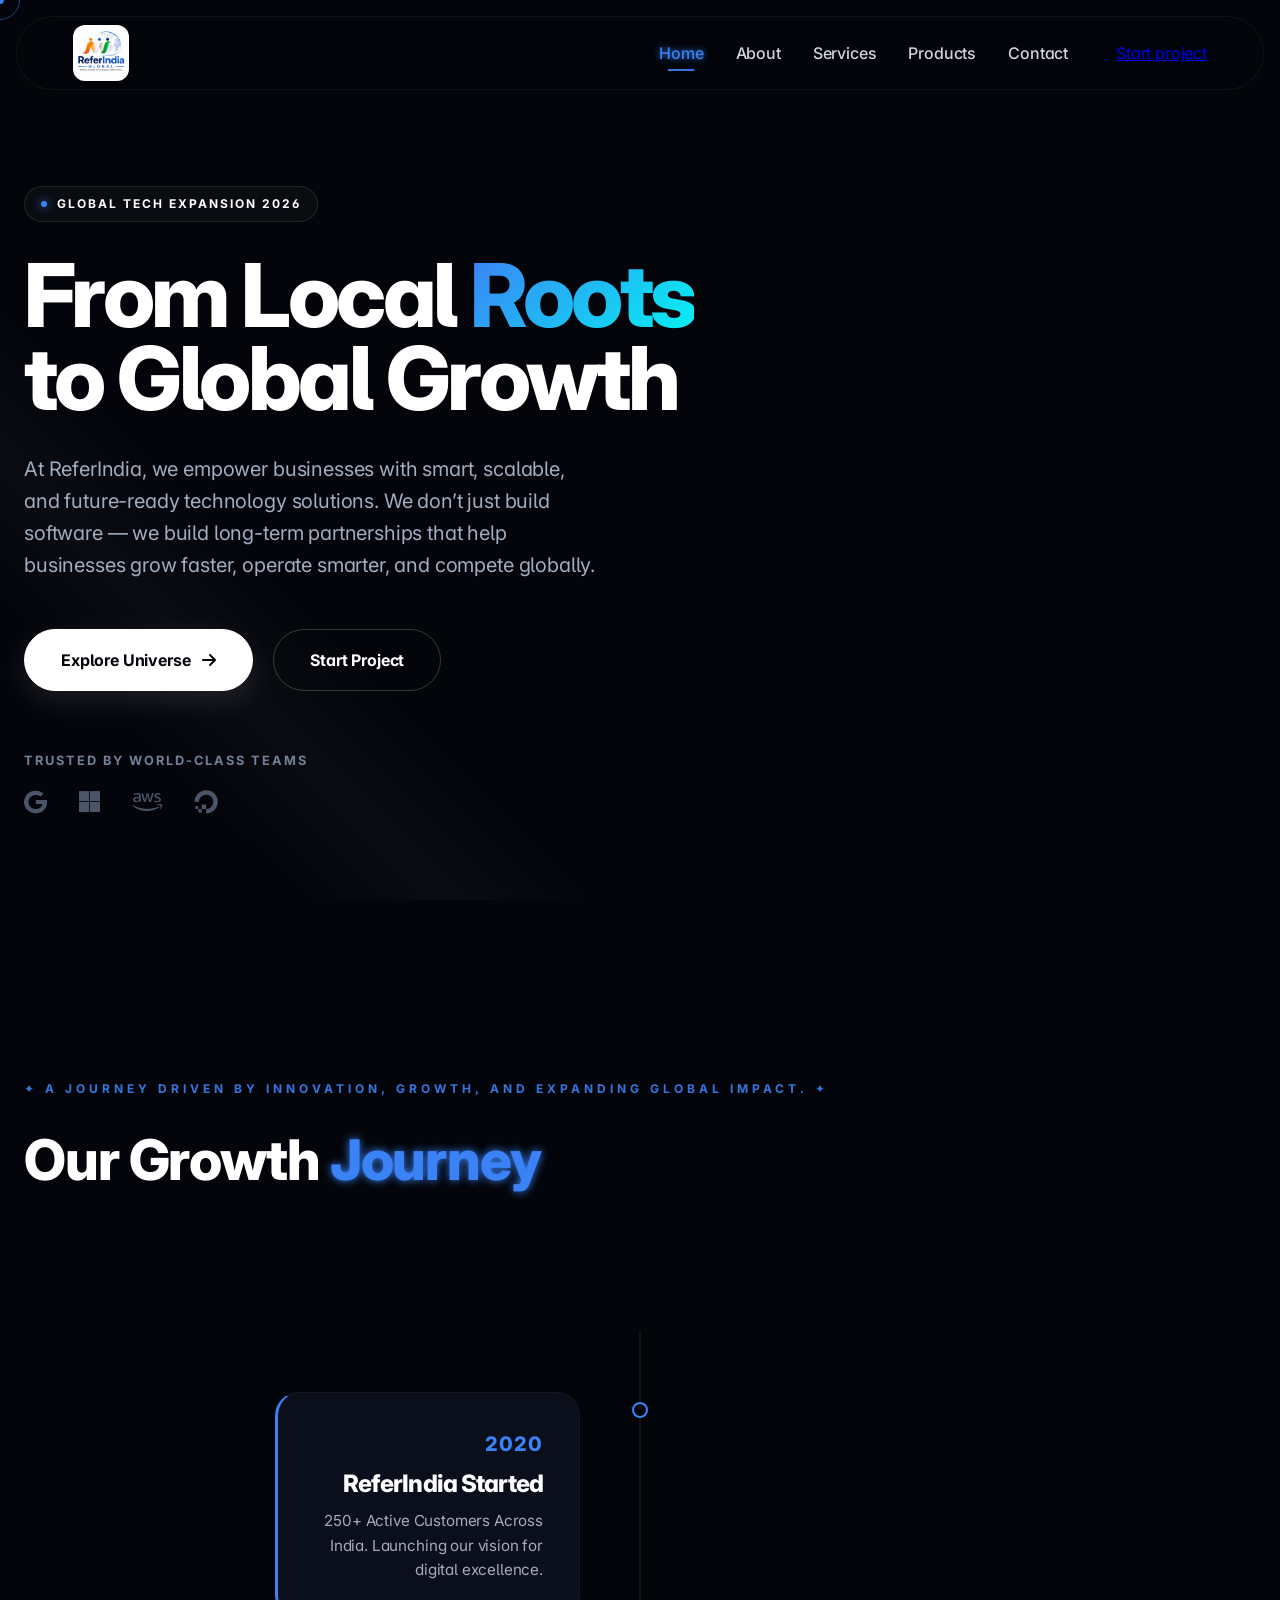
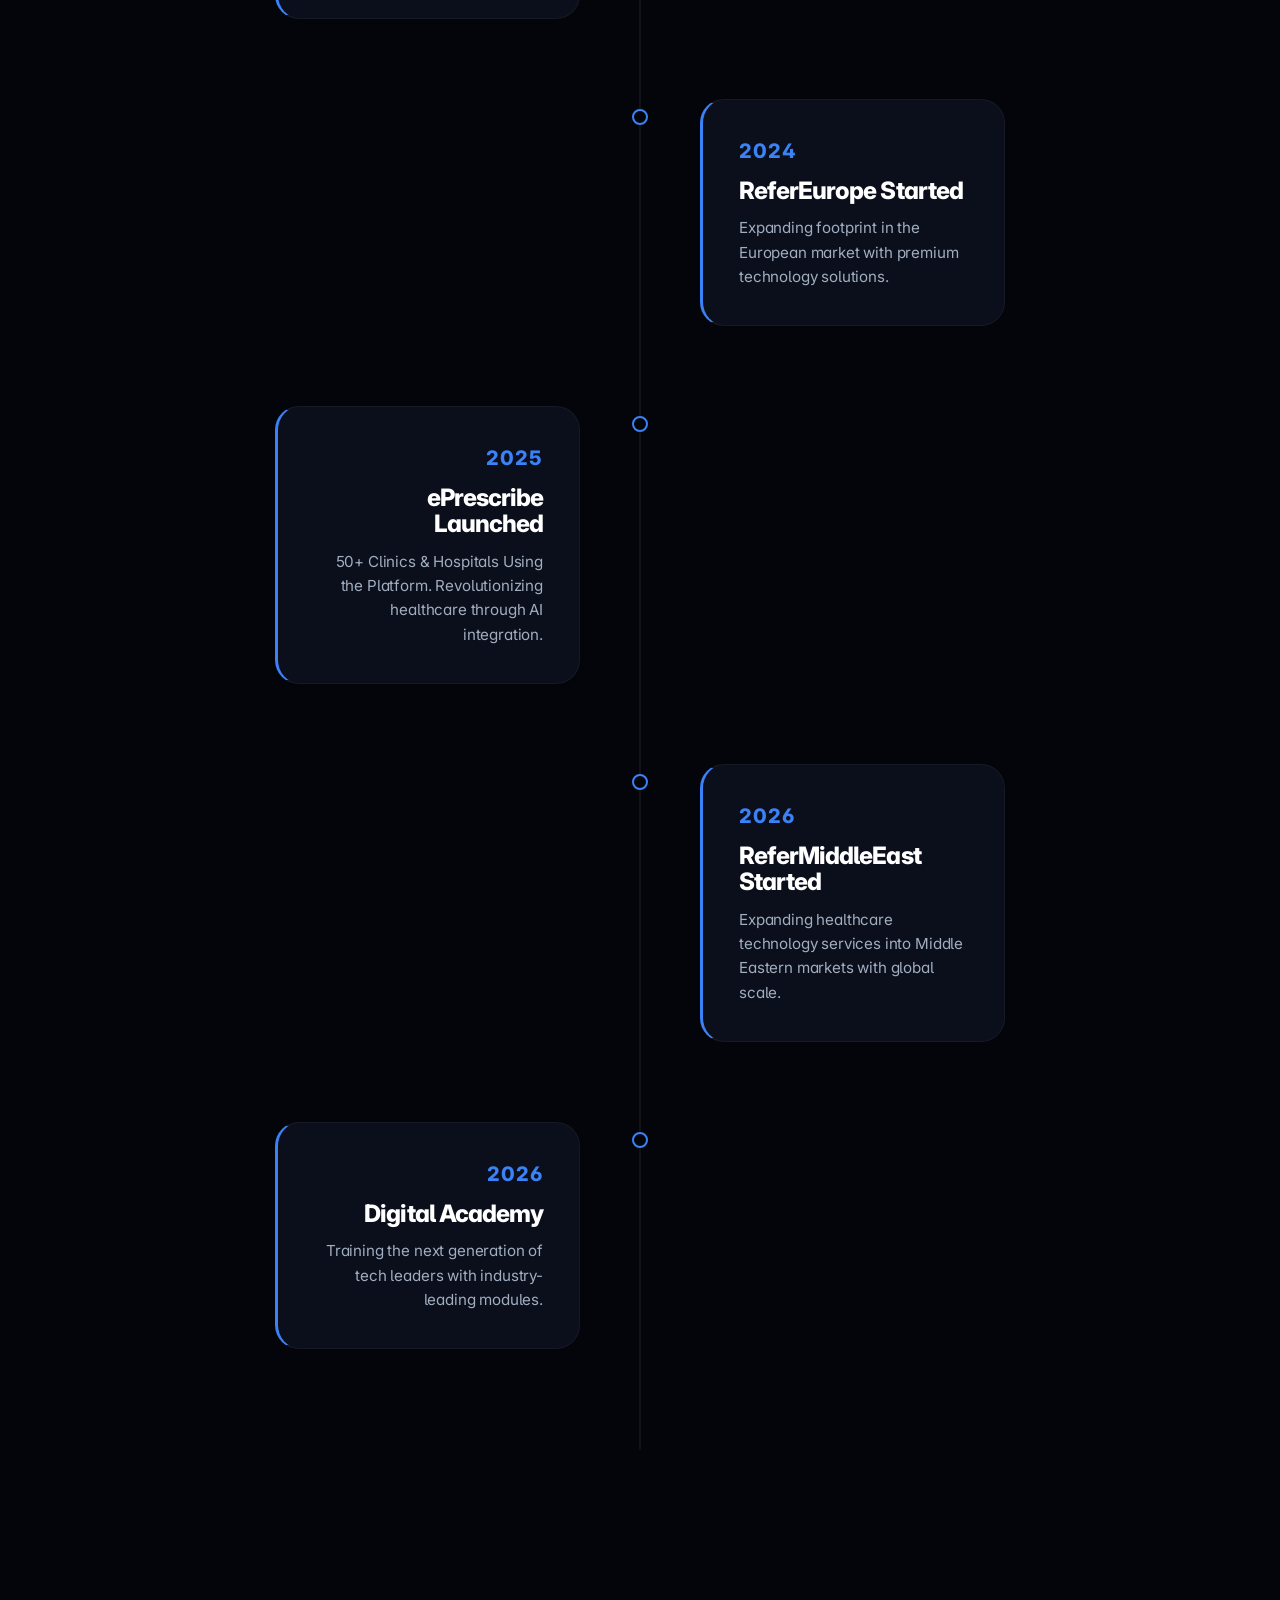
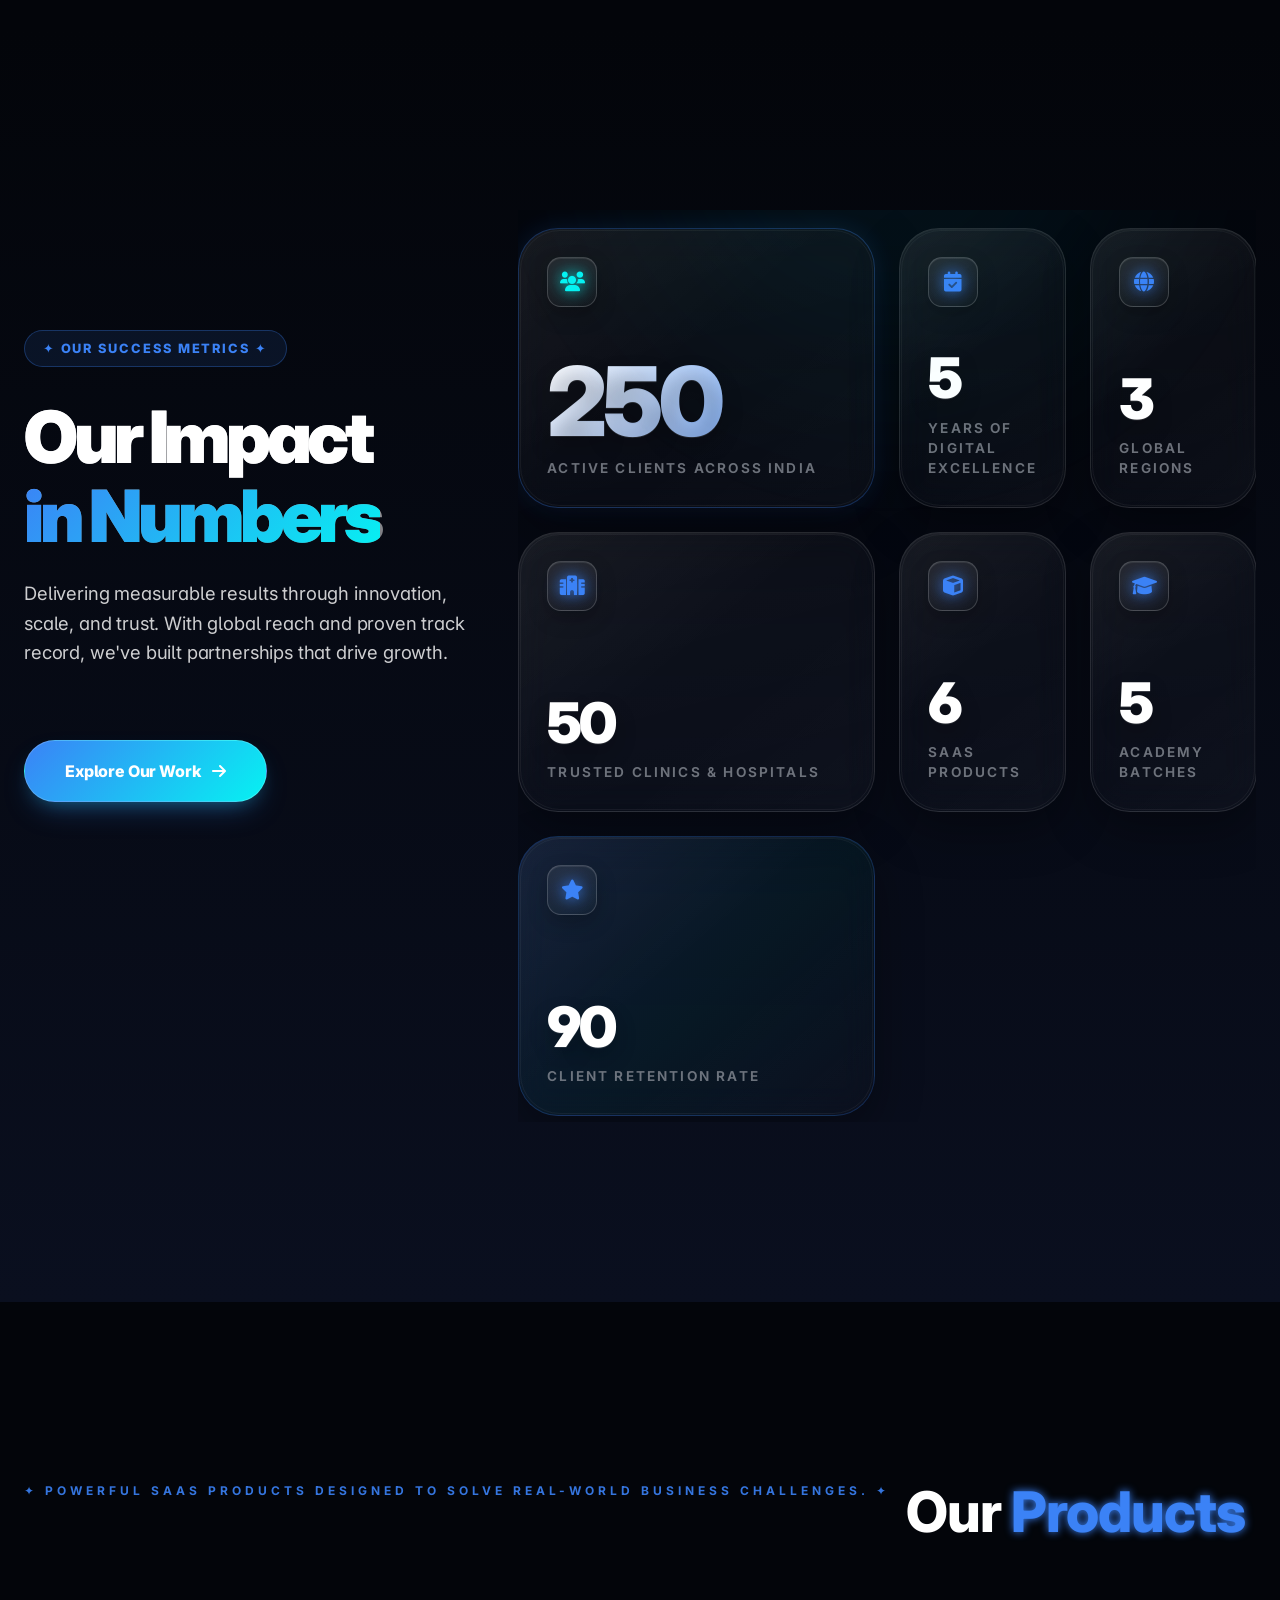
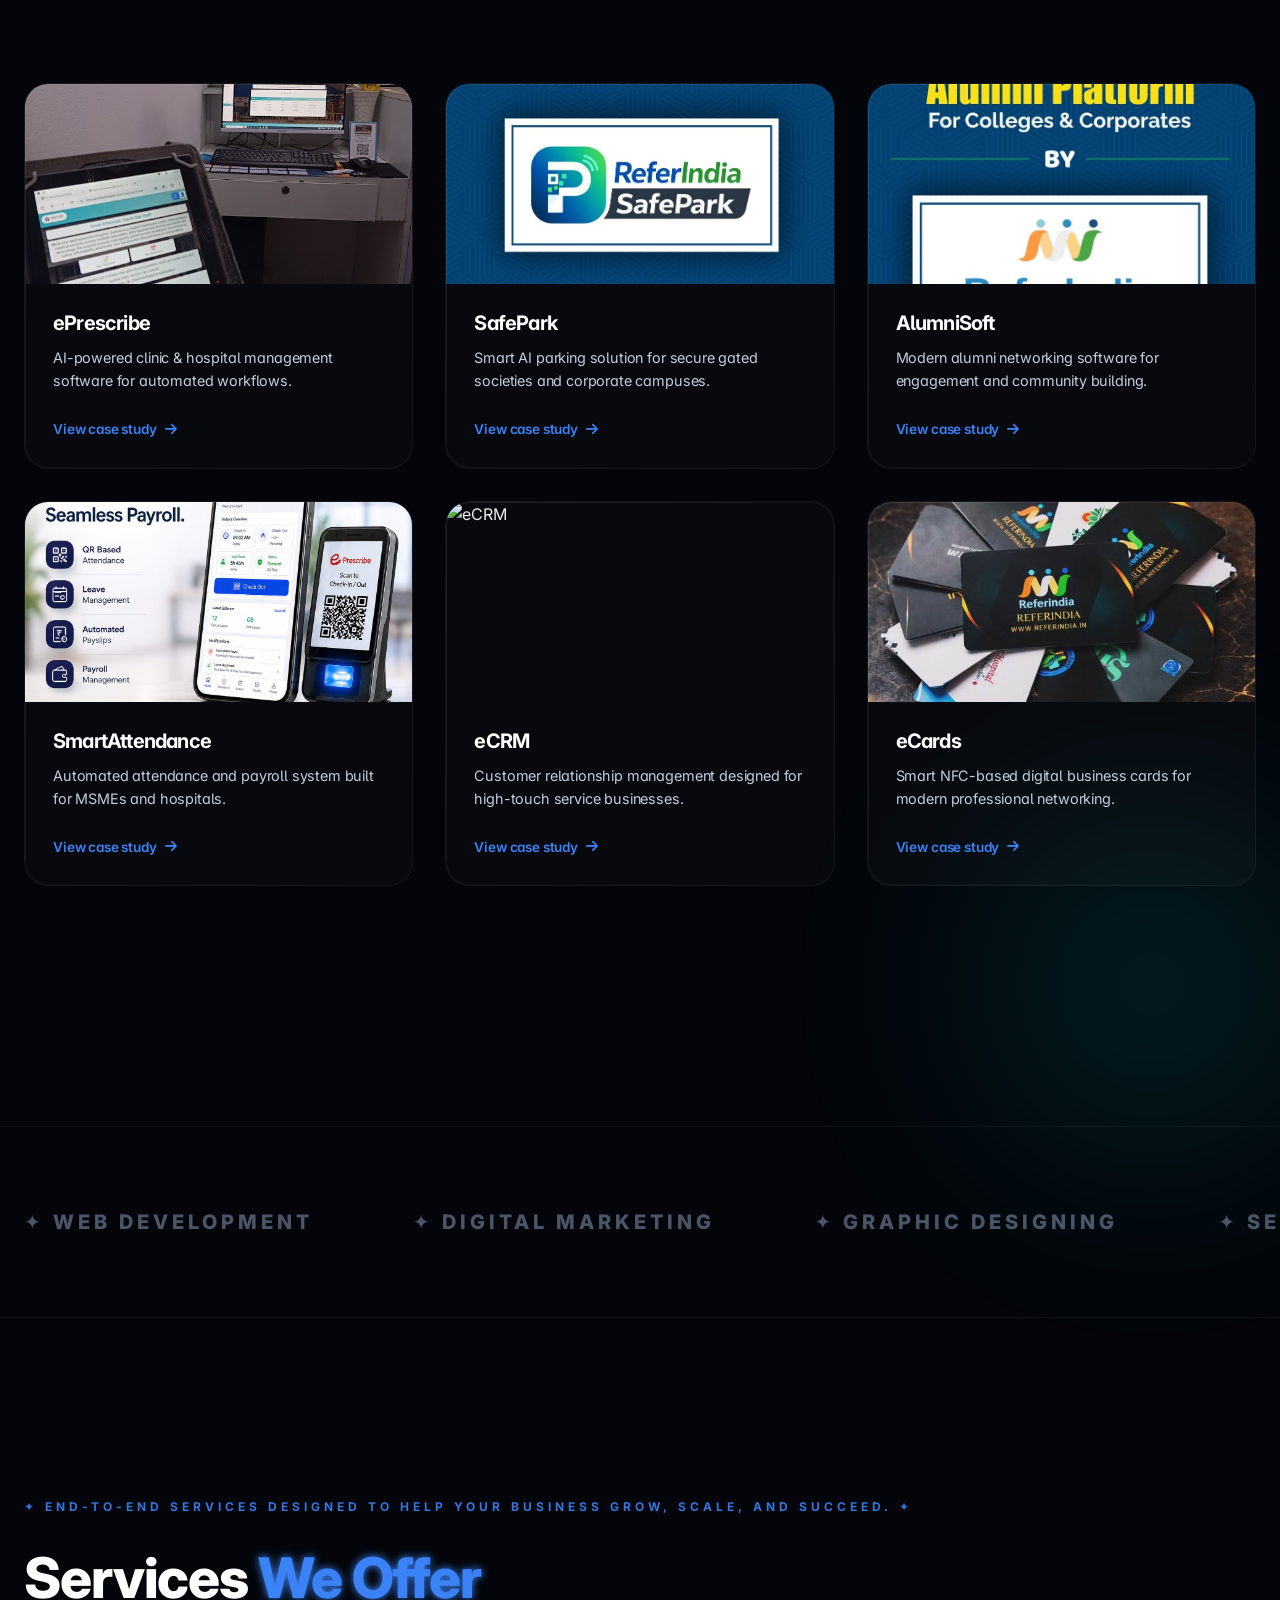
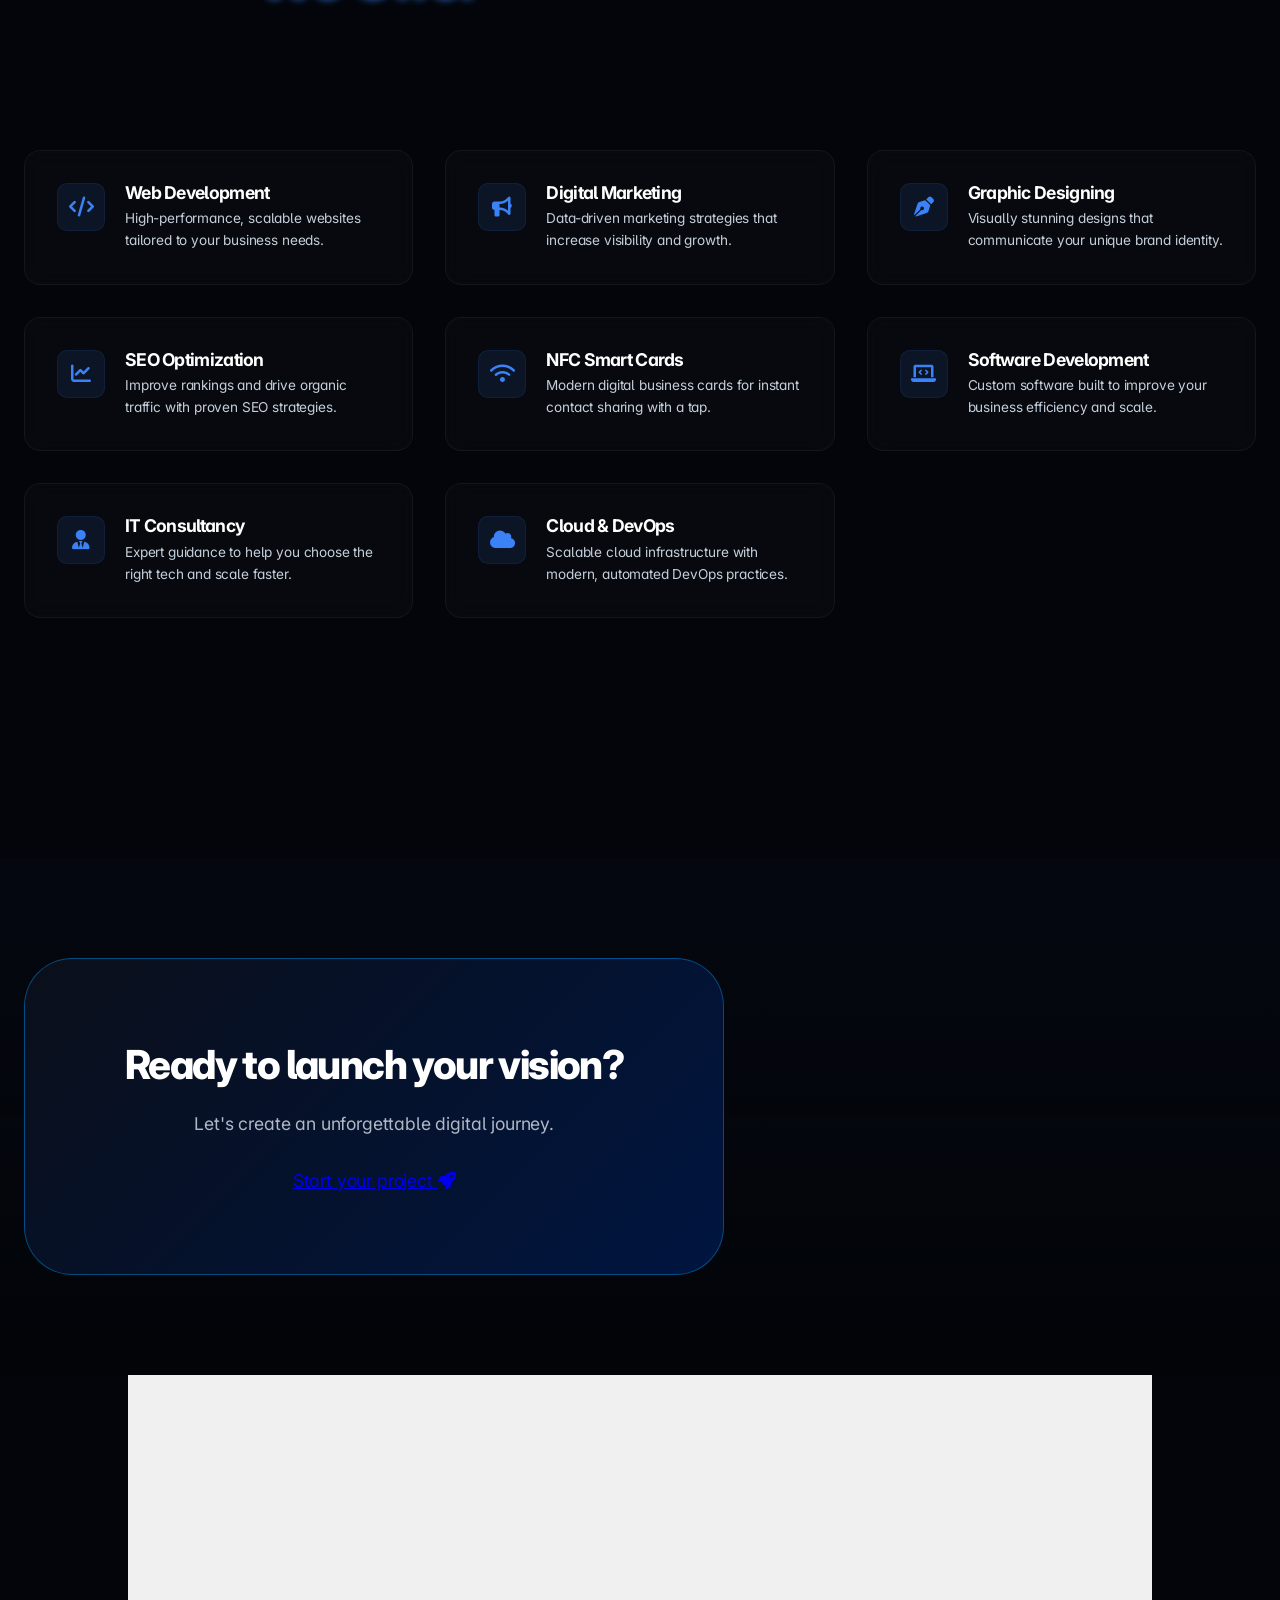
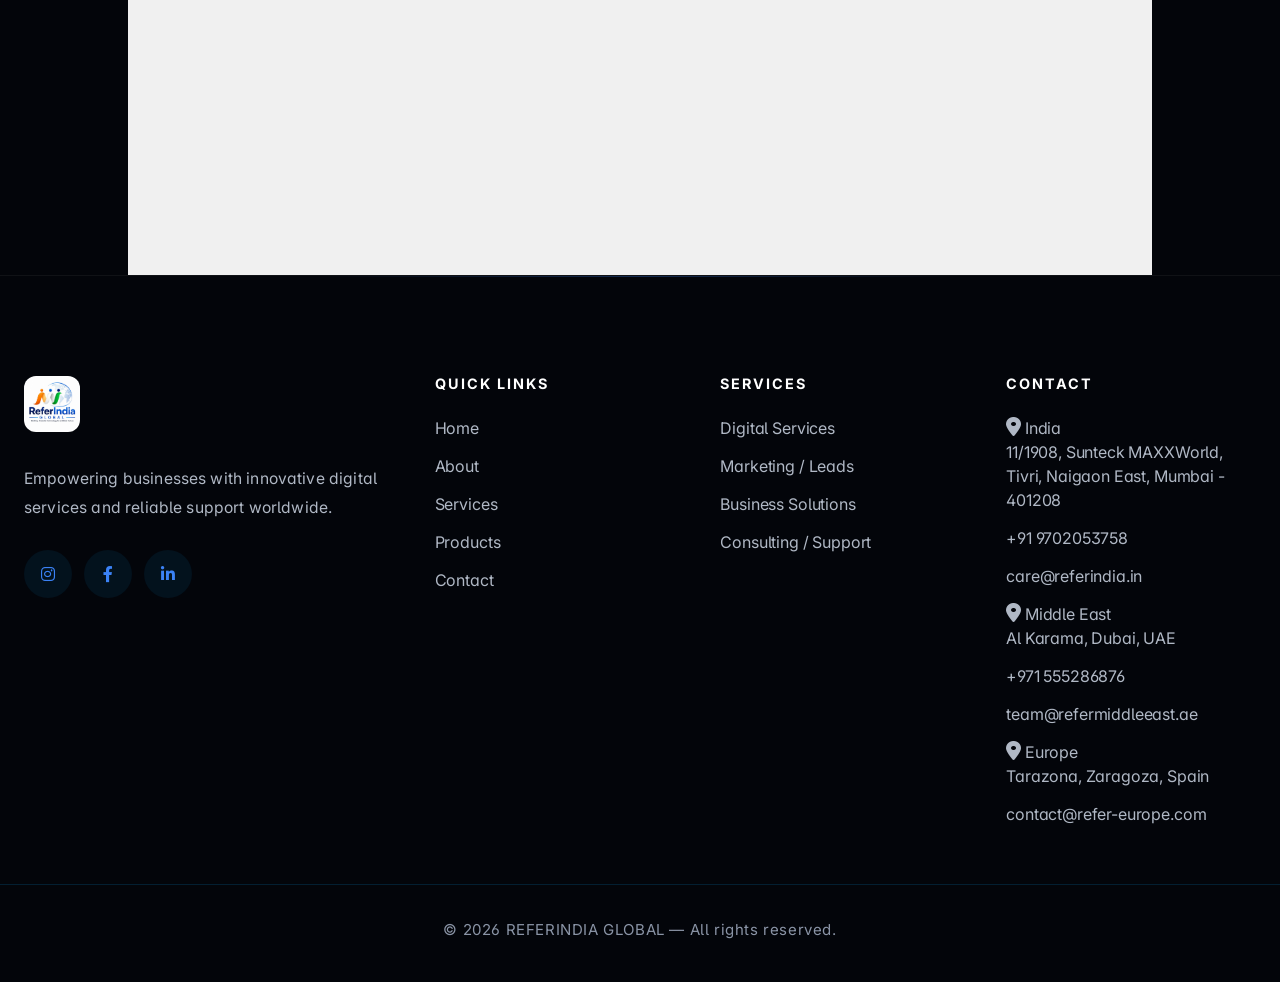
==== commit 16e2efe4: "nav chnages" ====
--- a/referindia/index.html
+++ b/referindia/index.html
@@ -120,7 +120,7 @@
           </div>
         </div>
 
-        <div class="hero-visual-right">
+        <!-- <div class="hero-visual-right">
           <div class="visual-card-premium">
             <div class="card-header">
               <div class="dot red"></div>
@@ -140,7 +140,7 @@
             <div class="card-glow-effect"></div>
           </div>
           <div class="floating-orb-visual"></div>
-        </div>
+        </div> -->
       </div>
 
       <div class="scroll-hint-platinum">
--- a/referindia/css/style.css
+++ b/referindia/css/style.css
@@ -46,8 +46,12 @@
   -moz-osx-font-smoothing: grayscale;
   letter-spacing: -0.01em;
   font-feature-settings: "cv05", "cv11", "ss01";
-}
-
+   overflow-x: hidden;
+}
+html{
+    overflow-x: hidden;
+
+}
 
 /* World-Class Grid Background */
 body::before {
@@ -185,8 +189,30 @@
   max-width: 1320px;
   margin: 0 auto;
   padding: 0 24px;
-}
-
+    overflow-x: hidden;
+    display: flex;
+  flex-wrap: wrap;
+  gap: 16px;
+
+}
+.section {
+  max-width: 100%;
+}
+.image,
+.video,
+.card {
+  max-width: 100%;
+  height: auto;
+}
+.element {
+  width: 50%;
+}
+.text {
+  word-wrap: break-word;
+}
+.navbar {
+  flex-direction: column;
+}
 /* Utilities */
 .glass {
   background: var(--glass-bg);
@@ -368,6 +394,7 @@
   display: flex;
   justify-content: space-between;
   align-items: center;
+  /* justify-content: center; */
   height: 72px;
   transition: height 0.3s ease;
 }
@@ -687,16 +714,19 @@
 }
 
 .hero-container-split {
-  display: grid;
-  grid-template-columns: 1.2fr 0.8fr;
-  gap: 60px;
+  /* display: grid; */
+  /* grid-template-columns: 1.2fr 0.8fr; */
+  /* gap: 60px; */
   align-items: center;
   position: relative;
   z-index: 3;
+  width: 100%;
 }
 
 .hero-content-left {
   text-align: left;
+  /* width: 100%; */
+  /* border: 2px solid red; */
 }
 
 .hero-badge {
@@ -1873,9 +1903,22 @@
 }
 
 @media (max-width: 768px) {
+  .hero-content-left{
+    /* padding: 0 24px; */
+    text-align: center;
+    /* width: 100%; */
+
+  }
+
   .services-grid-tilt {
     grid-template-columns: 1fr;
     gap: 28px;
+  }
+    .hero-section {
+    flex-direction: column;
+  }
+   .card {
+    flex-direction: column;
   }
 
   .services-showcase,
@@ -1896,6 +1939,9 @@
 
   .process-step {
     padding: 32px;
+  }
+    .container {
+    flex-direction: column;
   }
 }
 
@@ -3305,6 +3351,11 @@
   .nav-links a {
     padding: 8px 12px;
   }
+  .nav-container{
+    justify-content: space-around;
+    align-items: center;
+    text-align: center;
+  }
 
   .nav-cta {
     margin-top: 12px;
--- a/referindia/css/style.css
+++ b/referindia/css/style.css
@@ -46,8 +46,12 @@
   -moz-osx-font-smoothing: grayscale;
   letter-spacing: -0.01em;
   font-feature-settings: "cv05", "cv11", "ss01";
-}
-
+   overflow-x: hidden;
+}
+html{
+    overflow-x: hidden;
+
+}
 
 /* World-Class Grid Background */
 body::before {
@@ -185,8 +189,30 @@
   max-width: 1320px;
   margin: 0 auto;
   padding: 0 24px;
-}
-
+    overflow-x: hidden;
+    display: flex;
+  flex-wrap: wrap;
+  gap: 16px;
+
+}
+.section {
+  max-width: 100%;
+}
+.image,
+.video,
+.card {
+  max-width: 100%;
+  height: auto;
+}
+.element {
+  width: 50%;
+}
+.text {
+  word-wrap: break-word;
+}
+.navbar {
+  flex-direction: column;
+}
 /* Utilities */
 .glass {
   background: var(--glass-bg);
@@ -368,6 +394,7 @@
   display: flex;
   justify-content: space-between;
   align-items: center;
+  /* justify-content: center; */
   height: 72px;
   transition: height 0.3s ease;
 }
@@ -687,16 +714,19 @@
 }
 
 .hero-container-split {
-  display: grid;
-  grid-template-columns: 1.2fr 0.8fr;
-  gap: 60px;
+  /* display: grid; */
+  /* grid-template-columns: 1.2fr 0.8fr; */
+  /* gap: 60px; */
   align-items: center;
   position: relative;
   z-index: 3;
+  width: 100%;
 }
 
 .hero-content-left {
   text-align: left;
+  /* width: 100%; */
+  /* border: 2px solid red; */
 }
 
 .hero-badge {
@@ -1873,9 +1903,22 @@
 }
 
 @media (max-width: 768px) {
+  .hero-content-left{
+    /* padding: 0 24px; */
+    text-align: center;
+    /* width: 100%; */
+
+  }
+
   .services-grid-tilt {
     grid-template-columns: 1fr;
     gap: 28px;
+  }
+    .hero-section {
+    flex-direction: column;
+  }
+   .card {
+    flex-direction: column;
   }
 
   .services-showcase,
@@ -1896,6 +1939,9 @@
 
   .process-step {
     padding: 32px;
+  }
+    .container {
+    flex-direction: column;
   }
 }
 
@@ -3305,6 +3351,11 @@
   .nav-links a {
     padding: 8px 12px;
   }
+  .nav-container{
+    justify-content: space-around;
+    align-items: center;
+    text-align: center;
+  }
 
   .nav-cta {
     margin-top: 12px;
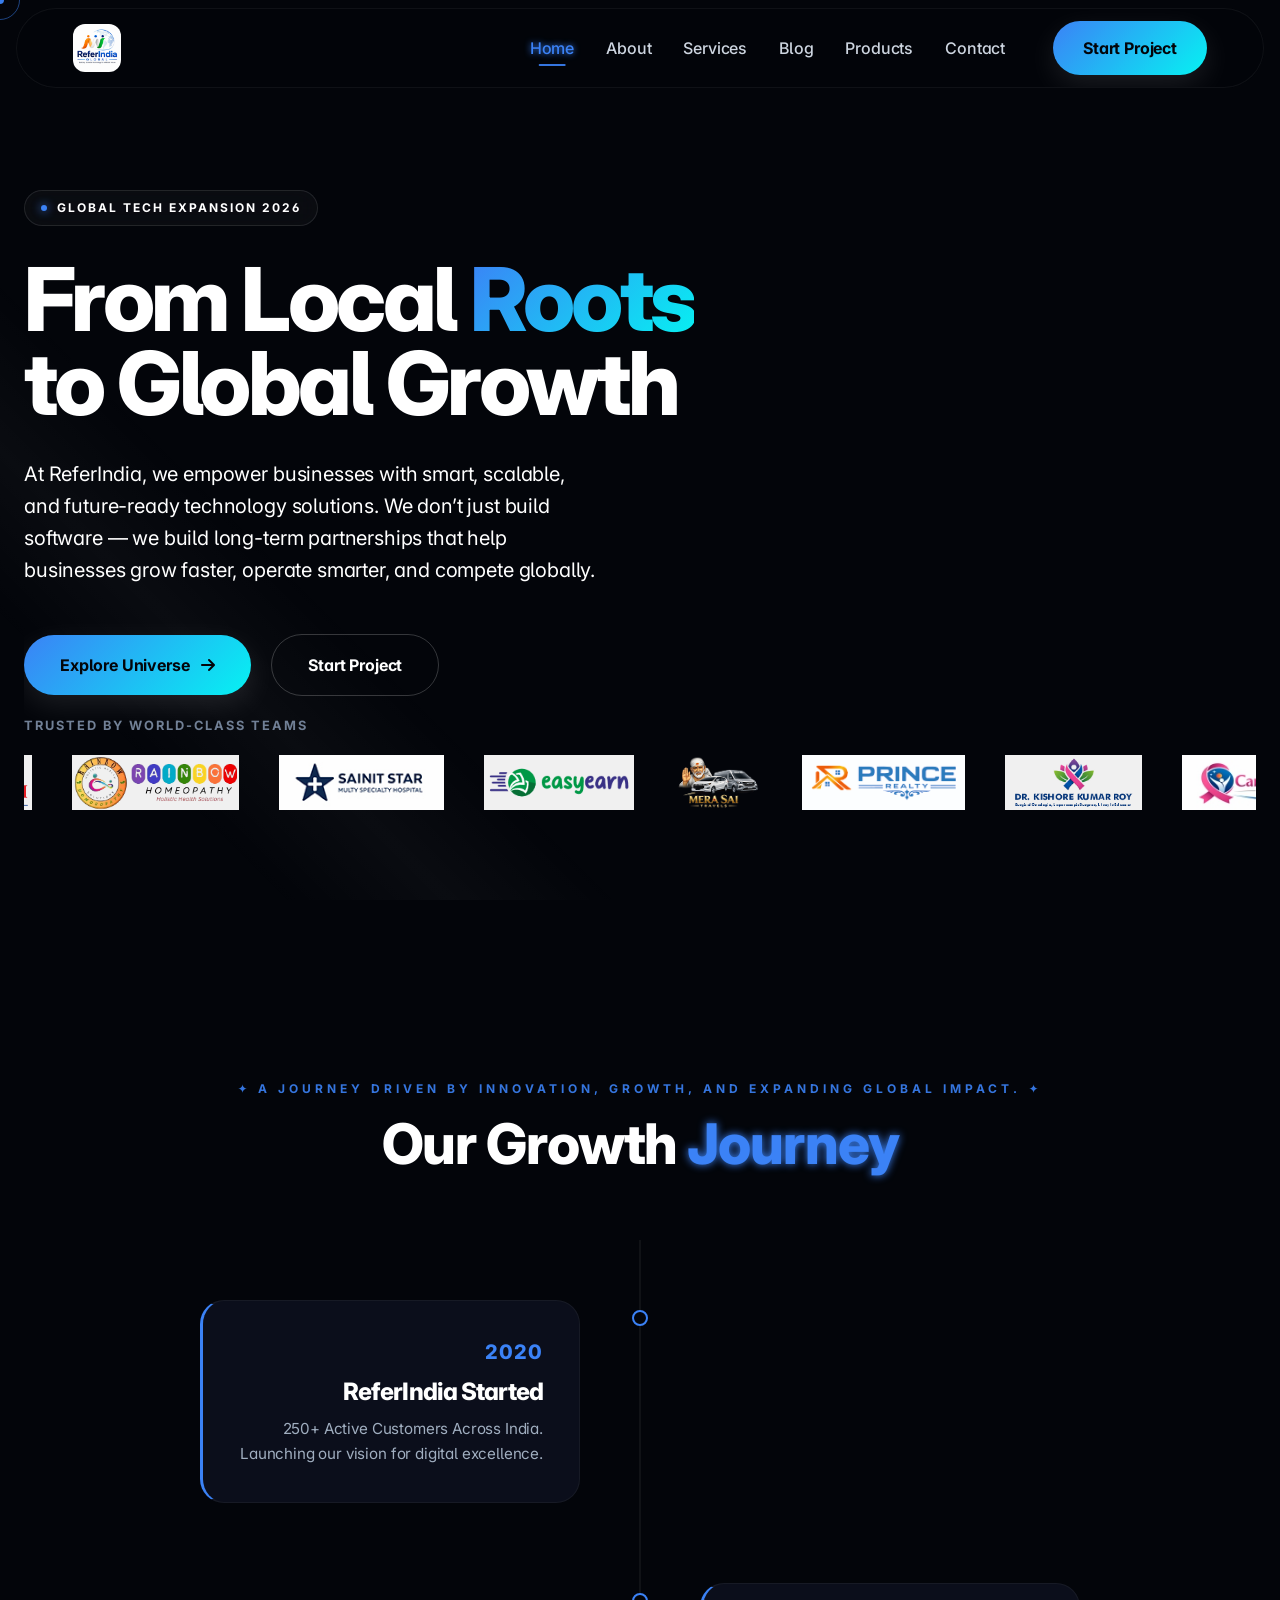
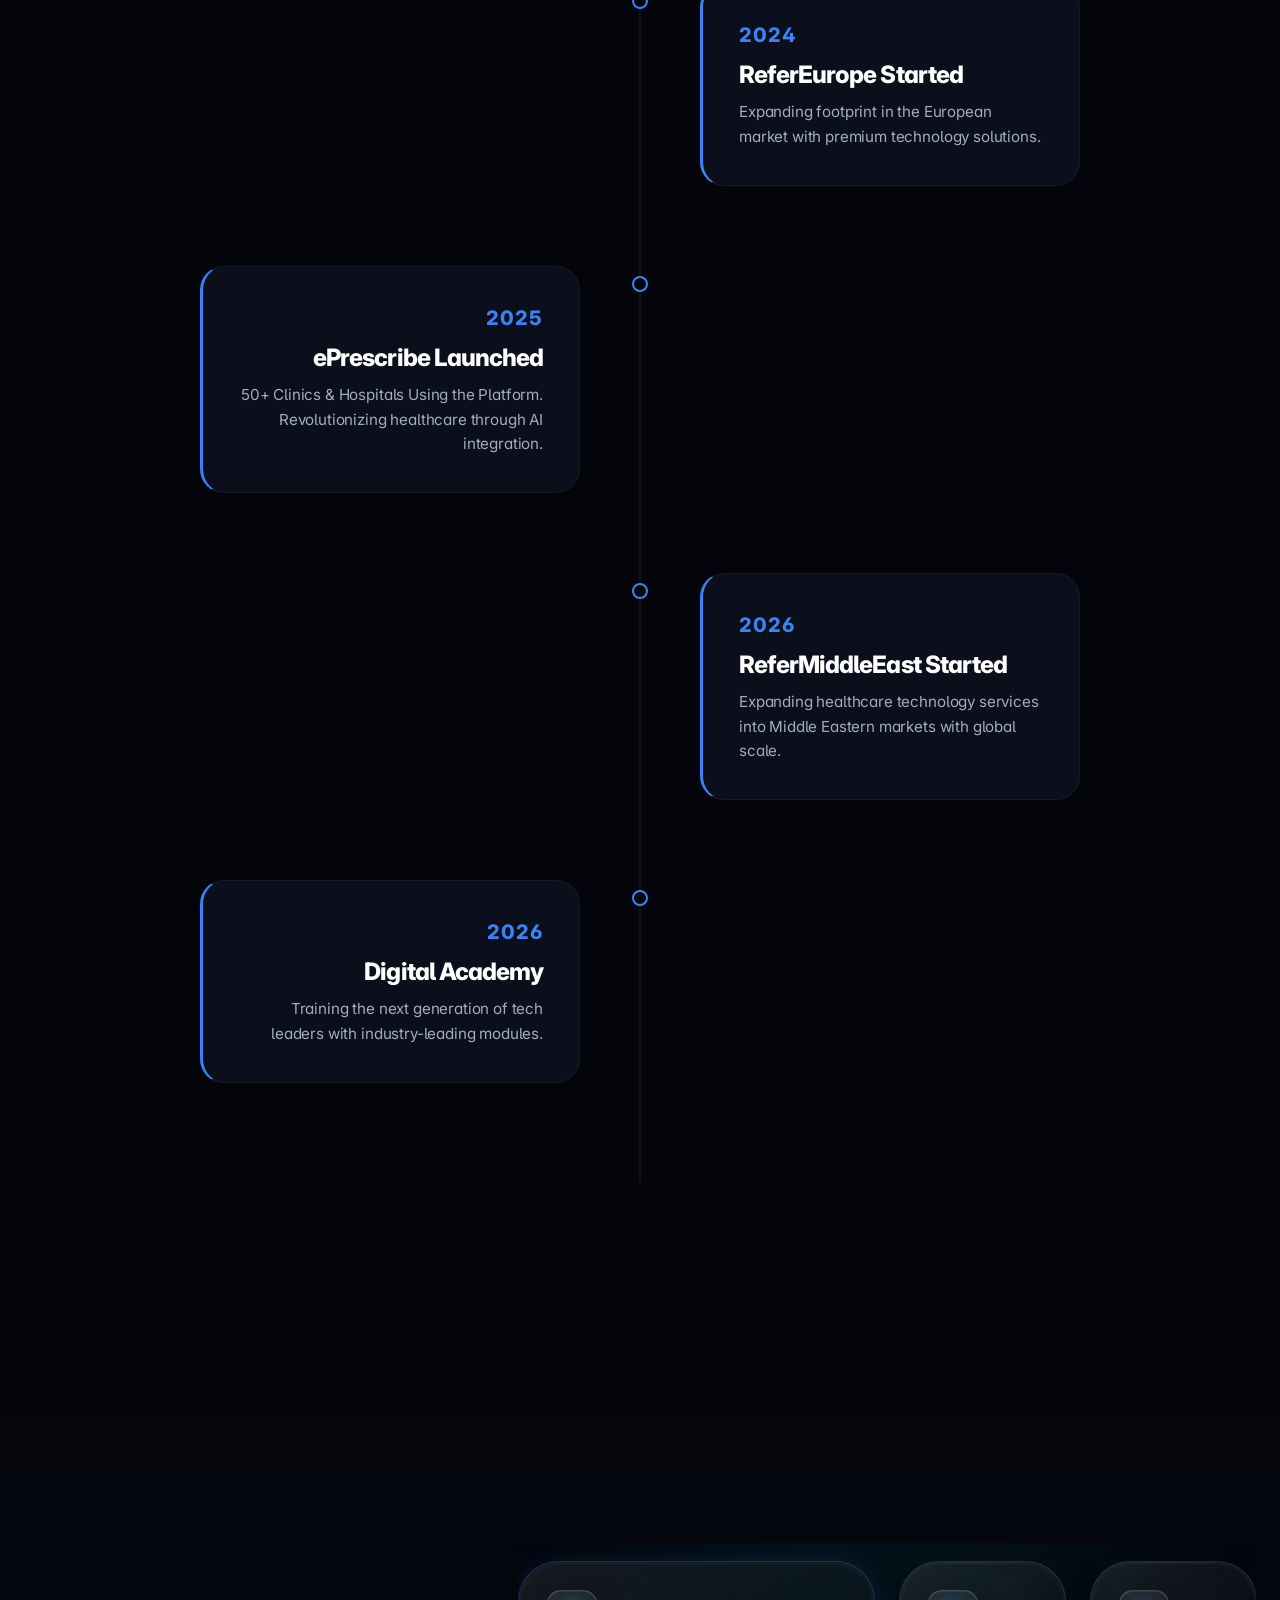
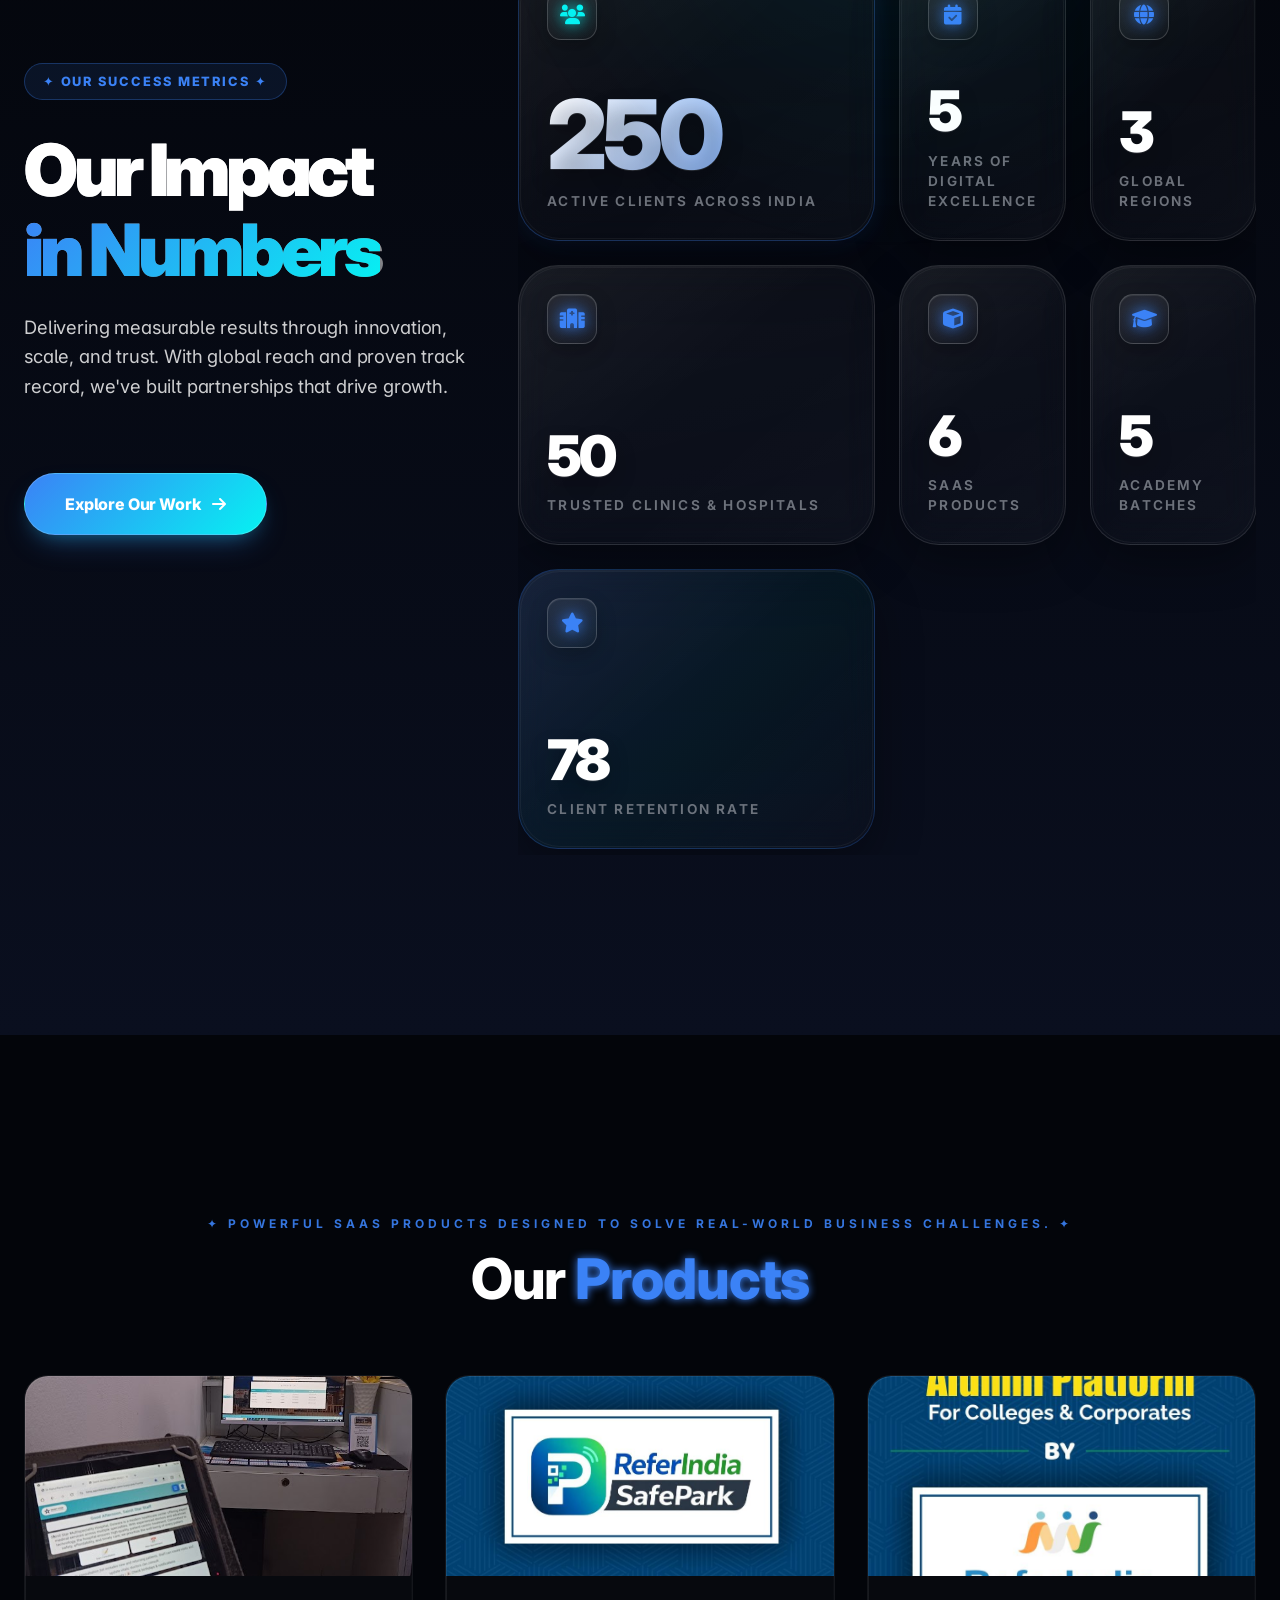
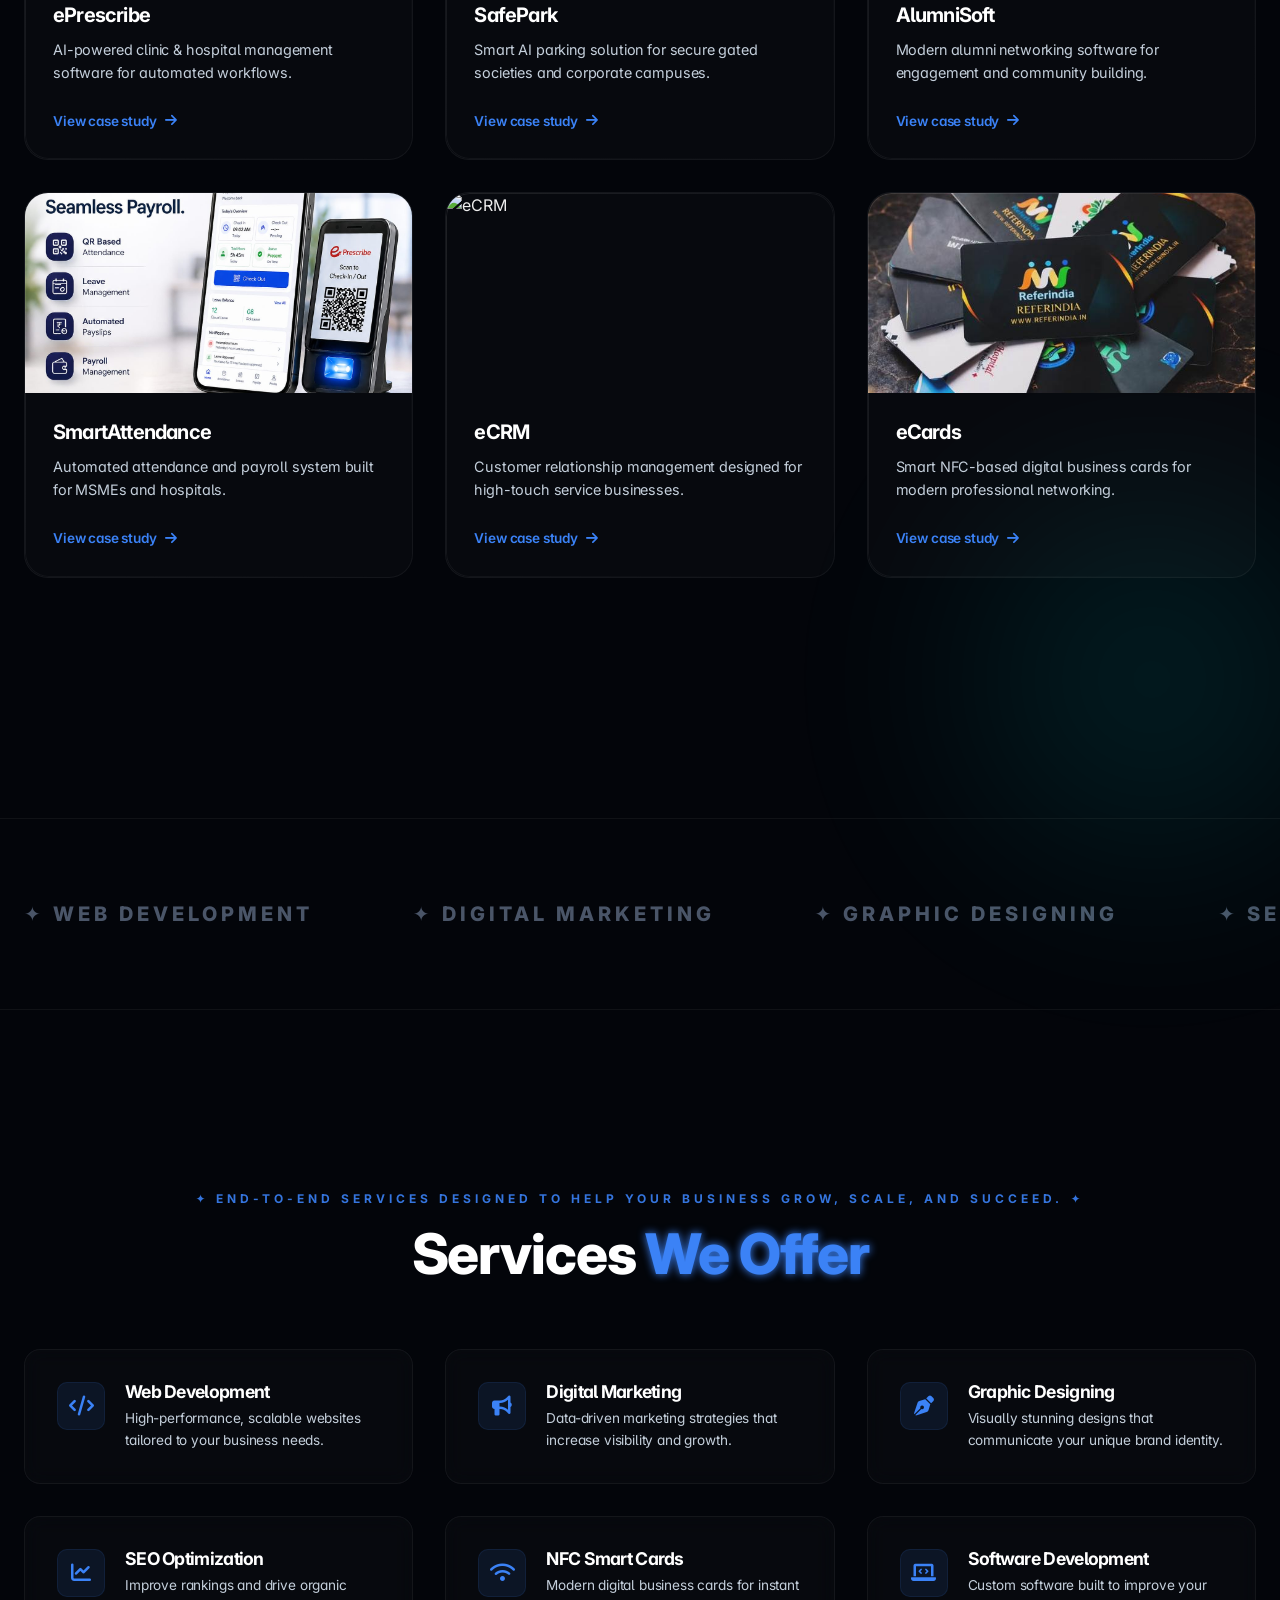
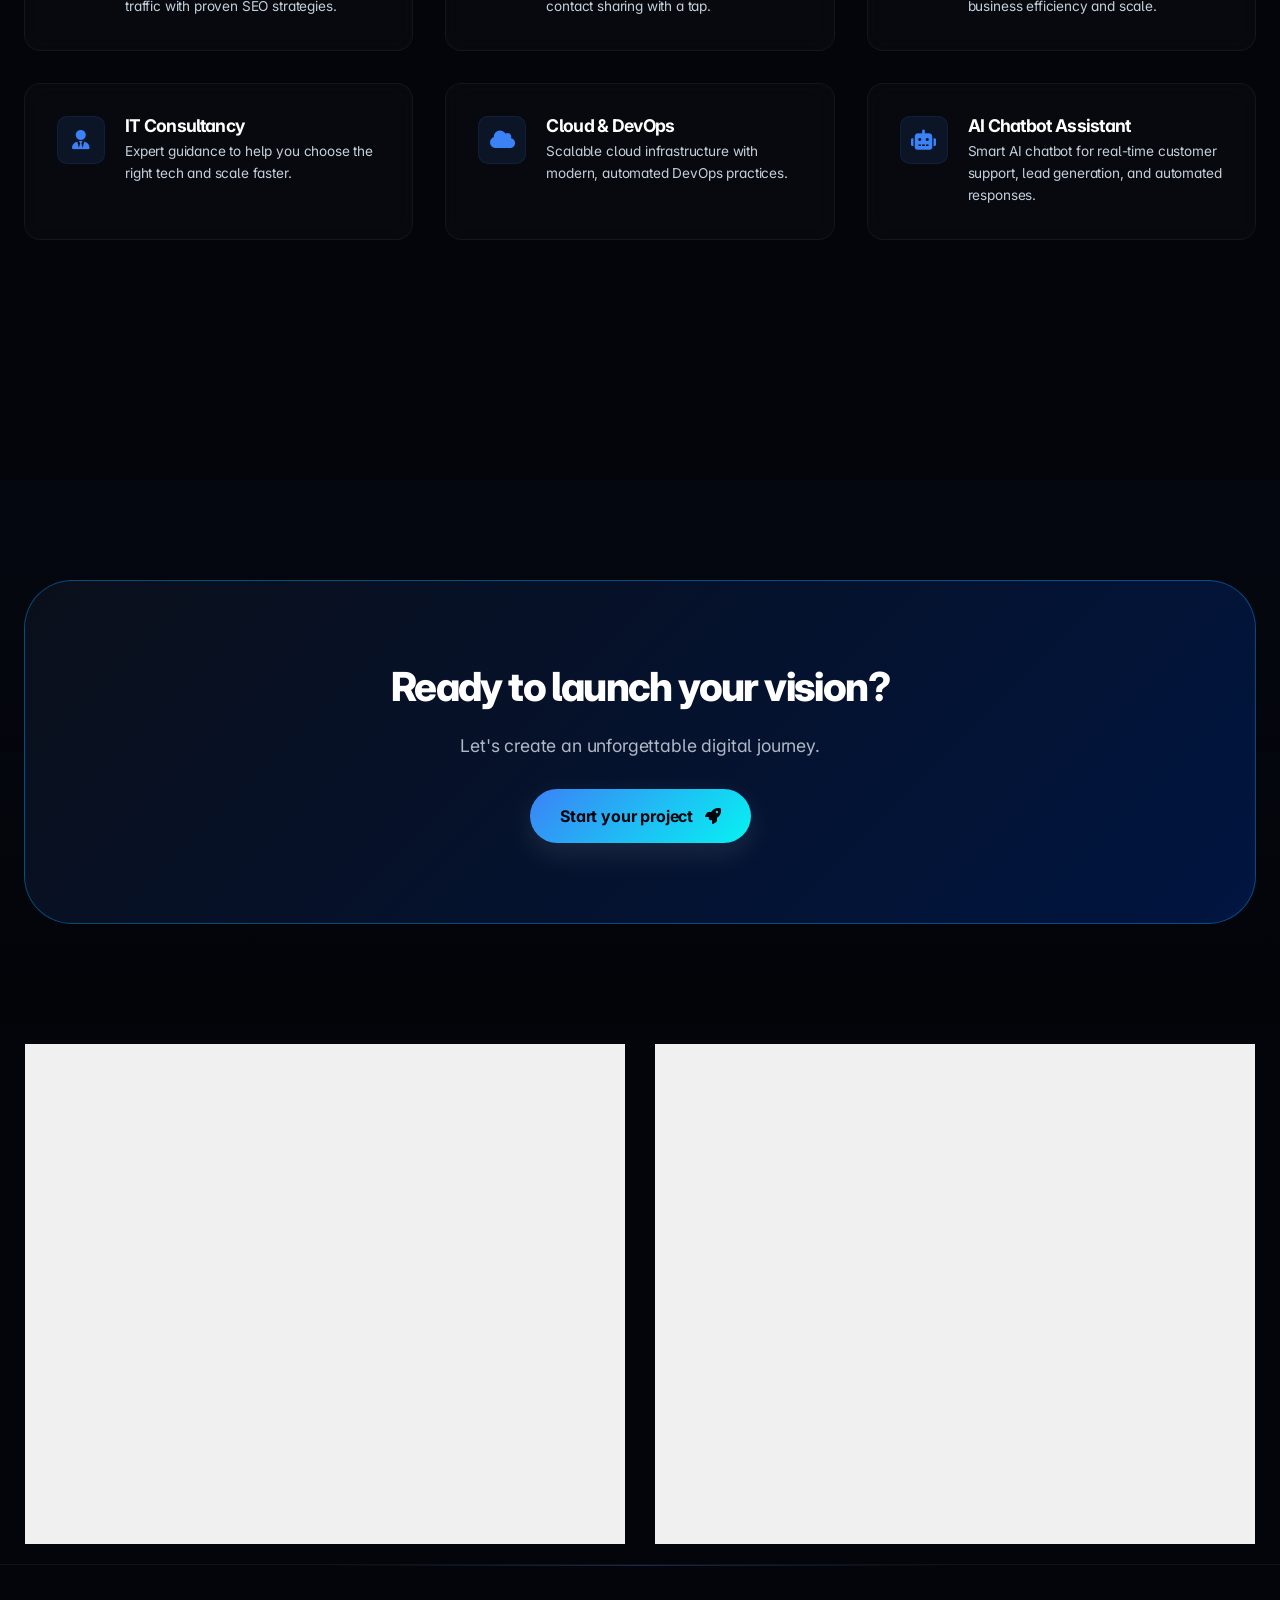
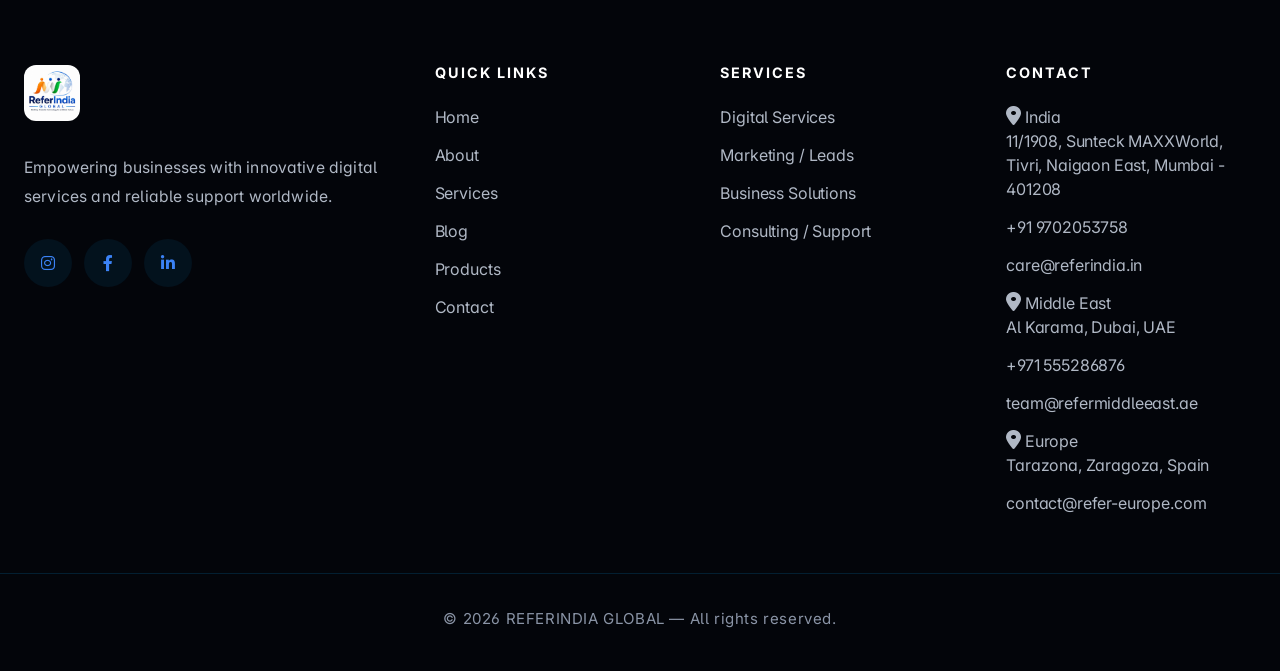
==== commit c461fe50: "changes" ====
--- a/referindia/index.html
+++ b/referindia/index.html
@@ -63,10 +63,11 @@
           <li><a href="index.html" class="active">Home</a></li>
           <li><a href="about.html">About</a></li>
           <li><a href="services.html">Services</a></li>
+            <li><a href="blog.html">Blog</a></li>
           <li><a href="product.html">Products</a></li>
           <li><a href="contact.html">Contact</a></li>
         </ul>
-        <div class="nav-cta"><a href="contact.html" class="btn-neon">Start project</a></div>
+        <a href="contact.html" class="nav-cta">Start Project</a>
       </nav>
     </div>
   </header>
@@ -78,14 +79,14 @@
       <div class="hero-video-container">
         <div class="hero-video-wrapper">
           <video id="heroVideo" class="hero-bg-video active" autoplay muted playsinline preload="auto"
-            poster="https://images.unsplash.com/photo-1451187580459-43490279c0fa?q=80&w=2072&auto=format&fit=crop"
+            poster=""
             crossorigin="anonymous">
             <source src="https://cdn.pixabay.com/video/2023/04/15/158968-818026239_large.mp4" type="video/mp4">
-            <source src="https://assets.codepen.io/3364143/7btrrd.mp4" type="video/mp4">
+            <!-- <source src="https://assets.codepen.io/3364143/7btrrd.mp4" type="video/mp4"> -->
           </video>
           <video id="heroVideoNext" class="hero-bg-video" muted playsinline preload="auto" crossorigin="anonymous">
             <source src="https://cdn.pixabay.com/video/2023/04/15/158968-818026239_large.mp4" type="video/mp4">
-            <source src="https://assets.codepen.io/3364143/7btrrd.mp4" type="video/mp4">
+            <!-- <source src="https://assets.codepen.io/3364143/7btrrd.mp4" type="video/mp4"> -->
           </video>
         </div>
       </div>
@@ -112,10 +113,39 @@
           <div class="hero-trust">
             <p>Trusted by world-class teams</p>
             <div class="trust-logos">
-              <i class="fab fa-google"></i>
-              <i class="fab fa-microsoft"></i>
-              <i class="fab fa-aws"></i>
-              <i class="fab fa-digital-ocean"></i>
+              <a href="https://meenakshidentalclinicvirar.com/"><img src="./img/meenakshi-clinic.png" alt="" loading="lazy"></a>
+              <a href="https://hnhhomeopathy.in/"><img src="./img/rainbowhomopathy-clinic.webp" alt="" loading="lazy" style="height: 55px ;"></a>
+              <a href="https://sainitstarhospital.com/"><img src="./img/sainit-multispeciality.jpg" alt="" loading="lazy" style="height: 55px;"></a>
+              <a href="https://easyearn.co.in/"><img src="./img/easy-earn-.png" alt="" loading="lazy" style="height: 55px; width: 150px;"></a>
+              <a href="https://merasaitravels.com/"><img src="./img/mera-sai-tours-travels-.png" alt="" style="height: 55px;"></a>
+              <a href="https://princerealty.in/"><img src="./img/prince-realty-.jpg" alt="" loading="lazy" style="height: 55px;"></a>
+              <a href="https://drkishorekumarroy.com/"><img src="./img/dr-kishore-kumar-.png" alt="" loading="lazy" style="height: 55px;"></a>
+              <a href="https://cancerclinickolkata.com/"><img src="./img/cancer-clinic-kolkata.jpg" alt="" loading="lazy"></a>
+              <a href="https://jagannathlegalsolutions.com/"><img src="./img/jagannath-legal-solutions.jpg" alt="" loading="lazy"></a>
+              <a href="https://aradhyaclinic/"><img src="./img/aradhya-clinic.png" alt="" loading="lazy"></a>
+              <a href="https://zenfit.ae/"><img src="./img/zenfit.png" alt="" loading="lazy"></a>
+              <a href="https://drdineshsingh.com/"><img src="./img/dr-dinesh-singh.png" alt="" loading="lazy"></a>
+              <a href="https://vidhihomeo.com/"><img src="./img/vidhi-pharmacy.jpg" alt="" loading="lazy"></a>
+              <a href="https://nulifemultispecialityhospital.com/"><img src="./img/nulife-multispeciality-hospital.jpg" alt="" loading="lazy"></a>
+              <a href="https://nutri-xpert.com/"><img src="./img/nutri-xpert.png" alt="" loading="lazy"></a>
+              <a href="https://sakshamhealthcareclinic.com/"><img src="./img/saksham-healthcare-clinic.png" alt="" loading="lazy"></a>
+              <a href="https://loansaathi.co.in/"><img src="./img/loan-saathi.png" alt="" loading="lazy"></a>
+              <a href="https://eprescribe.co.in/"><img src="./img/eprescribe.png" alt="" loading="lazy"></a>
+              <a href="https://sanjivanicancerhospital.com/"><img src="./img/sanjivani-cancer-centre.png" alt="" loading="lazy"></a>
+              <a href="https://parmatmaglobal.com/"><img src="./img/parmatma-ek-global-export.png" alt="" loading="lazy"></a>
+              <a href="https://vintagebarrel.in/"><img src="./img/vintage-barrel-fruits.png" alt="" loading="lazy"></a>
+              <a href="https://kunjeshbanking.com/"><img src="./img/kunjesh-banking.png" alt="" loading="lazy"></a>
+              <a href="https://vijayalakshmiimpex.com/"><img src="./img/vijayalakshmi-impex.png" alt="" loading="lazy"></a>
+              <a href="https://mistryhealthcare.in/"><img src="./img/mistry-healthcare.png" alt="" loading="lazy"></a>
+              <a href="https://grayallianceinternational.com/"><img src="./img/grayalliance-international.png" alt="" loading="lazy"></a>
+              <a href="https://dradityamanke.com/"><img src="./img/dr-aditya-manke.png" alt="" loading="lazy"></a>
+              <a href="https://seamlessjourneys.co.in/"><img src="./img/seamless-journeys.png" alt="" loading="lazy"></a>
+              <a href="https://followyourdreams.co.in/"><img src="./img/fyd-training-institute.png" alt="" loading="lazy"></a>
+              <a href="https://globaltalentsrecruitments.co.in/"><img src="./img/global-talents-recruitments.png" alt="" loading="lazy"></a>
+              <a href="https://referindia.site/"><img src="./img/learn-coding.jpg" alt="" loading="lazy"></a>
+              <a href="https://seveons.com/"><img src="./img/seveons.png" alt="" loading="lazy"></a>
+              <a href="https://viaindo.com/"><img src="./img/viaindo.png" alt="" loading="lazy"></a>
+              <a href="https://galaxytravelhouse.com/"><img src="./img/galaxy-travel-house.png" alt="" loading="lazy"></a>
             </div>
           </div>
         </div>
@@ -445,11 +475,11 @@
         <div class="cloud-track">
           <span>✦ Web Development</span> <span>✦ Digital Marketing</span> <span>✦ Graphic Designing</span><span>✦ SEO
             Optimization</span><span>✦ NFC Smart Cards</span><span>✦ Software Development</span><span>✦ IT
-            Consultancy</span><span>✦ Cloud & DevOps</span>
+            Consultancy</span><span>✦ Cloud & DevOps</span><span>✦ AI Chatbot Assistant</span>
           <!-- Duplicate for seamless loop -->
           <span>✦ Web Development</span> <span>✦ Digital Marketing</span> <span>✦ Graphic Designing</span><span>✦ SEO
             Optimization</span><span>✦ NFC Smart Cards</span><span>✦ Software Development</span><span>✦ IT
-            Consultancy</span><span>✦ Cloud & DevOps</span>
+            Consultancy</span><span>✦ Cloud & DevOps</span><span>✦ AI Chatbot Assistant</span>
         </div>
       </div>
     </div>
@@ -514,6 +544,13 @@
             <div class="service-content">
               <h3>Cloud & DevOps</h3>
               <p>Scalable cloud infrastructure with modern, automated DevOps practices.</p>
+            </div>
+          </div>
+          <div class="service-tilt-compact" data-tilt data-tilt-max="10">
+            <div class="service-icon"><i class="fas fa-robot"></i></div>
+            <div class="service-content">
+              <h3>AI Chatbot Assistant</h3>
+              <p>Smart AI chatbot for real-time customer support, lead generation, and automated responses.</p>
             </div>
           </div>
         </div>
@@ -531,8 +568,9 @@
         </div>
       </div>
     </section>
-    <div class="map-container" style="display: flex; justify-content: center;" >
-      <iframe src="https://www.google.com/maps/embed?pb=!1m18!1m12!1m3!1d3764.066993160923!2d72.85375177544823!3d19.36625168189903!2m3!1f0!2f0!3f0!3m2!1i1024!2i768!4f13.1!3m3!1m2!1s0x3be7afe98a06ed1f%3A0xf4b276f25529558!2sReferIndia%20IT%20Consultancy!5e0!3m2!1sen!2sin!4v1778670180124!5m2!1sen!2sin" width="80%" height="500" style="border:0;" allowfullscreen="" loading="lazy" referrerpolicy="no-referrer-when-downgrade"></iframe>
+    <div class="map-container" style="display: flex; flex-wrap: wrap; justify-content: center; gap: 30px; padding: 20px;" >
+      <iframe src="https://www.google.com/maps/embed?pb=!1m18!1m12!1m3!1d3764.066993160923!2d72.85375177544823!3d19.36625168189903!2m3!1f0!2f0!3f0!3m2!1i1024!2i768!4f13.1!3m3!1m2!1s0x3be7afe98a06ed1f%3A0xf4b276f25529558!2sReferIndia%20IT%20Consultancy!5e0!3m2!1sen!2sin!4v1778670180124!5m2!1sen!2sin" width="600" height="500" style="border:0;" allowfullscreen="" loading="lazy" referrerpolicy="no-referrer-when-downgrade"></iframe>
+      <iframe src="https://www.google.com/maps/embed?pb=!1m18!1m12!1m3!1d3608.642126565822!2d55.30349657560926!3d25.248975977677777!2m3!1f0!2f0!3f0!3m2!1i1024!2i768!4f13.1!3m3!1m2!1s0x3e5f430b0d56bc87%3A0x4de13f6089ae02f3!2sRefer%20Middle%20East!5e0!3m2!1sen!2sin!4v1778834822023!5m2!1sen!2sin" width="600" height="500" style="border:0;" allowfullscreen="" loading="lazy" referrerpolicy="no-referrer-when-downgrade"></iframe>
     </div>
   </main>
 
@@ -552,6 +590,7 @@
           <li><a href="index.html">Home</a></li>
           <li><a href="about.html">About</a></li>
           <li><a href="services.html">Services</a></li>
+          <li><a href="blog.html">Blog</a></li>
           <li><a href="product.html">Products</a></li>
           <li><a href="contact.html">Contact</a></li>
         </ul>
@@ -601,6 +640,24 @@
   <script defer src="js/script.min.js"></script>
   <!-- 3D Scroll Animations -->
   <script defer src="js/gsap-animations.js"></script>
+  <script>
+    let logos = document.querySelector(".trust-logos")
+
+    // Duplicate automatically
+    logos.innerHTML += logos.innerHTML;
+    let scrollamount = 0
+    let speed = 1
+
+    function scrolllogos() {
+      scrollamount += speed
+      logos.style.transform = `translateX(-${scrollamount}px)`
+      if(scrollamount>= logos.scrollWidth / 2){
+        scrollamount = 0
+      }
+      requestAnimationFrame(scrolllogos)
+    }
+    scrolllogos();
+  </script>
 </body>
 
 </html>
--- a/referindia/css/style.css
+++ b/referindia/css/style.css
@@ -182,6 +182,31 @@
 }
 
 /* =====================================================
+   PREMIUM MOBILE NAV ANIMATIONS
+   ===================================================== */
+
+@keyframes navPanelReveal {
+  0%   { opacity: 0; transform: translateY(-18px) scaleY(0.93); filter: blur(8px); }
+  60%  { filter: blur(0); }
+  100% { opacity: 1; transform: translateY(0) scaleY(1); filter: blur(0); }
+}
+
+@keyframes navPanelHide {
+  0%   { opacity: 1; transform: translateY(0) scaleY(1); filter: blur(0); }
+  100% { opacity: 0; transform: translateY(-10px) scaleY(0.96); filter: blur(5px); }
+}
+
+@keyframes navLinkSlideIn {
+  0%   { opacity: 0; transform: translateX(-22px); }
+  100% { opacity: 1; transform: translateX(0); }
+}
+
+@keyframes navCTASlideUp {
+  0%   { opacity: 0; transform: translateY(14px) scale(0.94); }
+  100% { opacity: 1; transform: translateY(0) scale(1); }
+}
+
+/* =====================================================
    LAYOUT STYLES
    ===================================================== */
 
@@ -190,8 +215,8 @@
   margin: 0 auto;
   padding: 0 24px;
     overflow-x: hidden;
-    display: flex;
-  flex-wrap: wrap;
+    /* display: flex;
+  flex-wrap: wrap; */
   gap: 16px;
 
 }
@@ -210,9 +235,7 @@
 .text {
   word-wrap: break-word;
 }
-.navbar {
-  flex-direction: column;
-}
+/* removed .navbar flex-direction */
 /* Utilities */
 .glass {
   background: var(--glass-bg);
@@ -366,7 +389,7 @@
 
 #navbar {
   position: fixed;
-  top: var(--space-sm);
+  top: var(--space-xs);
   left: 50%;
   transform: translateX(-50%);
   width: calc(100% - var(--space-md));
@@ -377,8 +400,11 @@
   z-index: 1000;
   border: 1px solid var(--glass-border);
   border-radius: var(--radius-xl);
-  transition: all 0.5s var(--transition-smooth);
+  transition: background 0.5s var(--transition-smooth), border-color 0.5s var(--transition-smooth), box-shadow 0.5s var(--transition-smooth);
   padding: 0 var(--space-md);
+  /* Lock the navbar height so it never shifts on Y-axis */
+  height: 80px;
+  overflow: visible; /* Allow mobile dropdown to escape the navbar bounds */
 }
 
 #navbar.scrolled {
@@ -386,44 +412,49 @@
   background: rgba(3, 5, 10, 0.8);
   border-color: rgba(255, 255, 255, 0.1);
   box-shadow: 0 20px 40px rgba(0, 0, 0, 0.4);
-  padding: 0 var(--space-sm);
-}
-
+  padding: 0 var(--space-md);
+  height: 80px; /* Keep identical — no jumping */
+}
 
 .nav-container {
   display: flex;
+  flex-direction: row;        /* Force horizontal row always */
+  flex-wrap: nowrap;          /* Never wrap to next line */
   justify-content: space-between;
   align-items: center;
-  /* justify-content: center; */
-  height: 72px;
-  transition: height 0.3s ease;
+  height: 100%;               /* Fill parent #navbar height */
+  width: 100%;
+  gap: 0;                     /* No extra gap pushing items apart */
 }
 
 .navbar.scrolled .nav-container {
-  height: 64px;
+  height: 100%;
 }
 
 .logo {
   display: flex;
   align-items: center;
-  /* gap: 12px; */
-  /* font-weight: 800; */
-  /* font-size: 1.5rem; */
   text-decoration: none;
   color: white;
-  /* width: 30%; */
-  /* border: 2px solid red; */
+  flex-shrink: 0;      /* Prevent logo from being squished */
+  flex-grow: 0;        /* Prevent logo from expanding */
+  line-height: 0;      /* Remove inline baseline gap */
 }
 
 .logo img {
-  height: 56px;
+  display: block;
+  height: 48px;
   width: auto;
+  max-width: 160px;    /* Cap logo width on small screens */
   border-radius: 12px;
-  transition: transform 0.3s var(--transition-bounce);
-}
-
-.logo:hover img {
-  transform: scale(1.05);
+  transition: transform 0.3s var(--transition-smooth);
+  object-fit: contain;
+}
+
+@media (min-width: 769px) {
+  .logo:hover img {
+    transform: scale(1.02); /* More subtle, desktop only */
+  }
 }
 
 .logo-cube {
@@ -442,8 +473,25 @@
 }
 
 .nav-cta {
-  display: flex;
-  align-items: center;
+  background: linear-gradient(135deg, var(--neon-blue), var(--neon-cyan));
+
+  color: var(--black);
+  padding: 15px 30px;
+  border-radius: 100px;
+  font-weight: 700;
+  text-decoration: none;
+  display: inline-flex;
+  align-items: center;
+  justify-content: center;
+  gap: 12px;
+  transition: all 0.3s var(--transition-smooth);
+  box-shadow: 0 10px 30px rgba(255, 255, 255, 0.1);
+  cursor: pointer;
+}
+
+.nav-cta:hover {
+  transform: translateY(-2px);
+  box-shadow: 0 15px 40px rgba(6, 242, 242, 0.4);
 }
 
 .nav-links {
@@ -491,12 +539,55 @@
 }
 
 .mobile-toggle {
-  display: none;
+  display: none;               /* Hidden on desktop */
   background: none;
   border: none;
   color: white;
   font-size: 1.5rem;
   cursor: pointer;
+  flex-shrink: 0;
+  flex-grow: 0;
+  align-items: center;
+  justify-content: center;
+  width: 44px;
+  height: 44px;
+  padding: 0;
+  line-height: 1;
+  -webkit-tap-highlight-color: transparent;
+  position: relative;
+  z-index: 2;
+}
+
+/* Hamburger icon rotation transition */
+.mobile-toggle i {
+  display: block;
+  transition: transform 0.42s cubic-bezier(0.34, 1.56, 0.64, 1), opacity 0.2s ease;
+  transform-origin: center;
+  will-change: transform;
+}
+
+.mobile-toggle.nav-open i {
+  transform: rotate(135deg) scale(0.85);
+}
+
+/* Fullscreen dim overlay behind mobile menu */
+.nav-overlay {
+  position: fixed;
+  inset: 0;
+  background: rgba(0, 0, 0, 0.58);
+  backdrop-filter: blur(3px);
+  -webkit-backdrop-filter: blur(3px);
+  z-index: 998;
+  opacity: 0;
+  visibility: hidden;
+  transition: opacity 0.35s ease, visibility 0.35s ease;
+  pointer-events: none;
+}
+
+.nav-overlay.active {
+  opacity: 1;
+  visibility: visible;
+  pointer-events: auto;
 }
 
 /* =====================================================
@@ -504,7 +595,9 @@
    ===================================================== */
 
 .btn-primary-platinum {
-  background: #fff;
+  /* background: #fff; */
+    background: linear-gradient(135deg, var(--neon-blue), var(--neon-cyan));
+
   color: var(--black);
   padding: 18px 36px;
   border-radius: 100px;
@@ -515,13 +608,15 @@
   gap: 12px;
   transition: all 0.3s var(--transition-smooth);
   box-shadow: 0 10px 30px rgba(255, 255, 255, 0.1);
-  border: 1px solid #fff;
+  /* border: 1px solid #fff; */
   cursor: pointer;
 }
 
 .btn-primary-platinum:hover {
   background: transparent;
   color: #fff;
+    background: linear-gradient(135deg, var(--neon-blue), var(--neon-cyan));
+
   box-shadow: 0 15px 40px rgba(59, 130, 246, 0.3);
   transform: translateY(-3px);
 }
@@ -550,8 +645,20 @@
 
 
 .btn-large {
-  padding: 16px 48px;
-  font-size: 1.1rem;
+ background: linear-gradient(135deg, var(--neon-blue), var(--neon-cyan));
+
+  color: var(--black);
+  padding: 15px 30px;
+  border-radius: 100px;
+  font-weight: 700;
+  text-decoration: none;
+  display: inline-flex;
+  align-items: center;
+  justify-content: center;
+  gap: 12px;
+  transition: all 0.3s var(--transition-smooth);
+  box-shadow: 0 10px 30px rgba(255, 255, 255, 0.1);
+  cursor: pointer;
 }
 
 .btn-impact-cta {
@@ -725,6 +832,8 @@
 
 .hero-content-left {
   text-align: left;
+    width: 100%;
+  overflow: auto;
   /* width: 100%; */
   /* border: 2px solid red; */
 }
@@ -765,7 +874,7 @@
 
 .hero-description {
   font-size: 1.25rem;
-  color: #a0aec0;
+  color: white;
   max-width: 600px;
   margin-bottom: 48px;
   line-height: 1.6;
@@ -855,7 +964,7 @@
 } */
 
 .hero-trust {
-  margin-top: 60px;
+  overflow:hidden;
 }
 
 .hero-trust p {
@@ -865,28 +974,32 @@
   color: #718096;
   letter-spacing: 2px;
   margin-bottom: 20px;
+  margin-top: 20px;
 }
 
 .trust-logos {
-  display: flex;
-  gap: 32px;
-  font-size: 1.5rem;
-  color: #4a5568;
-}
-
-.trust-logos i {
-  transition: color 0.3s ease;
-  cursor: pointer;
-}
-
-.trust-logos i:hover {
-  color: #fff;
-}
+  display:flex;
+  gap:40px;
+  width:max-content;
+  /* border: 2px solid red; */
+}
+.trust-logos a {
+  flex-shrink: 0;
+}
+
+.trust-logos img {
+  height: 55px;
+  width: auto;
+  object-fit: contain;
+}
+
+
 
 
 
 .hero-buttons {
   display: flex;
+  /* overflow-x: hidden; */
   gap: 20px;
   align-items: center;
   flex-wrap: wrap;
@@ -1907,8 +2020,12 @@
     /* padding: 0 24px; */
     text-align: center;
     /* width: 100%; */
-
-  }
+      flex-direction: column;
+    align-items: center;
+    text-align: center;
+
+  }
+  
 
   .services-grid-tilt {
     grid-template-columns: 1fr;
@@ -3265,10 +3382,7 @@
     padding: 0 32px;
   }
 
-  .hero-content {
-    padding-top: 60px;
-    /* Normalized top spacing */
-  }
+
 
   /* Hero title now handled by clamp() */
 
@@ -3320,46 +3434,199 @@
 }
 
 @media (max-width: 768px) {
+
+  /* ── Navbar: strict horizontal row, no Y-axis movement ── */
+  #navbar {
+    height: 68px;              /* Slightly compact on mobile */
+    padding: 0 16px;           /* Tighter side padding */
+    top: 8px;
+    width: calc(100% - 16px);  /* Less margin on mobile */
+    overflow: visible;         /* Let dropdown escape */
+  }
+
+  #navbar.scrolled {
+    height: 68px;
+    padding: 0 16px;
+    top: 8px;
+  }
+
+  .nav-container {
+    display: flex !important;         /* Force flex */
+    flex-direction: row !important;   /* Strict horizontal */
+    flex-wrap: nowrap !important;     /* No wrapping */
+    align-items: center !important;   /* Vertically centered */
+    justify-content: space-between !important;
+    height: 100% !important;
+    width: 100%;
+    gap: 0;
+  }
+
+  /* Logo: left, fixed size, no shrink */
+  .logo {
+    flex-shrink: 0 !important;
+    flex-grow: 0 !important;
+    display: flex;
+    align-items: center;
+    line-height: 0;
+  }
+
+  .logo img {
+    height: 40px;              /* Slightly smaller on mobile */
+    max-width: 140px;
+    width: auto;
+    object-fit: contain;
+  }
+
+  /* Hamburger: right, perfectly centered vertically */
   .mobile-toggle {
-    display: block;
-  }
-
+    display: flex !important;  /* Use flex so align-items/justify-content work */
+    align-items: center !important;
+    justify-content: center !important;
+    flex-shrink: 0 !important;
+    width: 44px;
+    height: 44px;
+    padding: 0;
+    margin: 0;
+    background: none;
+    border: none;
+    color: white;
+    font-size: 1.4rem;
+    cursor: pointer;
+    -webkit-tap-highlight-color: transparent;
+  }
+
+  /* ── Premium animated mobile menu panel ── */
   .nav-menu {
-    display: none;
+    display: flex;                 /* Always flex — visibility controls show/hide */
     position: absolute;
-    top: 80px;
+    top: calc(100% + 10px);
     left: 0;
     width: 100%;
-    background: rgba(3, 5, 10, 0.95);
-    backdrop-filter: blur(16px);
-    padding: 24px;
+    background: rgba(4, 6, 14, 0.97);
+    backdrop-filter: blur(28px) saturate(1.5);
+    -webkit-backdrop-filter: blur(28px) saturate(1.5);
+    padding: 24px 20px 30px;
     flex-direction: column;
-    gap: 20px;
-    border-bottom: 1px solid var(--glass-border);
-  }
-
-  .nav-menu.active {
-    display: flex;
-  }
-
+    gap: 0;
+    border: 1px solid rgba(59, 130, 246, 0.12);
+    border-top: 1px solid rgba(59, 130, 246, 0.3);
+    border-radius: 0 0 28px 28px;
+    box-shadow: 0 32px 80px rgba(0,0,0,0.75), inset 0 1px 0 rgba(255,255,255,0.04);
+    /* Hidden state */
+    opacity: 0;
+    visibility: hidden;
+    transform: translateY(-18px) scaleY(0.93);
+    transform-origin: top center;
+    pointer-events: none;
+    filter: blur(6px);
+    transition: opacity 0.28s ease, visibility 0.28s ease, transform 0.28s ease, filter 0.28s ease;
+    will-change: transform, opacity;
+    z-index: 1001;
+  }
+
+  /* Open state — animation takes over */
+  .nav-menu.menu-open {
+    opacity: 1;
+    visibility: visible;
+    transform: translateY(0) scaleY(1);
+    pointer-events: auto;
+    filter: blur(0);
+    animation: navPanelReveal 0.48s cubic-bezier(0.16, 1, 0.3, 1) forwards;
+  }
+
+  /* Closing state */
+  .nav-menu.menu-closing {
+    animation: navPanelHide 0.28s cubic-bezier(0.4, 0, 1, 1) forwards;
+    pointer-events: none;
+    visibility: visible;
+  }
+
+  /* Staggered link entrance */
+  .nav-menu.menu-open .nav-links li {
+    animation: navLinkSlideIn 0.5s cubic-bezier(0.16, 1, 0.3, 1) both;
+  }
+  .nav-menu.menu-open .nav-links li:nth-child(1) { animation-delay: 0.07s; }
+  .nav-menu.menu-open .nav-links li:nth-child(2) { animation-delay: 0.13s; }
+  .nav-menu.menu-open .nav-links li:nth-child(3) { animation-delay: 0.19s; }
+  .nav-menu.menu-open .nav-links li:nth-child(4) { animation-delay: 0.25s; }
+  .nav-menu.menu-open .nav-links li:nth-child(5) { animation-delay: 0.31s; }
+  .nav-menu.menu-open .nav-links li:nth-child(6) { animation-delay: 0.37s; }
+
+  /* CTA slide up */
+  .nav-menu.menu-open .nav-cta {
+    animation: navCTASlideUp 0.48s cubic-bezier(0.16, 1, 0.3, 1) 0.42s both;
+  }
+
+  /* Nav links list */
   .nav-links {
     flex-direction: column;
-    gap: 16px;
+    gap: 0;
     width: 100%;
   }
 
+  .nav-links li {
+    border-bottom: 1px solid rgba(255, 255, 255, 0.04);
+  }
+  .nav-links li:last-child { border-bottom: none; }
+
   .nav-links a {
-    padding: 8px 12px;
-  }
-  .nav-container{
-    justify-content: space-around;
-    align-items: center;
+    display: block;
+    padding: 14px 16px;
+    font-size: 1rem;
+    font-weight: 600;
+    color: rgba(200, 215, 230, 0.85);
+    border-radius: 10px;
+    transition: color 0.22s ease, background 0.22s ease, padding-left 0.25s ease;
+    position: relative;
+  }
+
+  /* Left accent bar on hover/active */
+  .nav-links a::before {
+    content: '';
+    position: absolute;
+    left: 0; top: 50%;
+    transform: translateY(-50%) scaleY(0);
+    width: 3px; height: 55%;
+    background: var(--neon-blue);
+    border-radius: 0 3px 3px 0;
+    box-shadow: 0 0 8px var(--neon-blue);
+    transition: transform 0.26s cubic-bezier(0.34, 1.56, 0.64, 1);
+  }
+
+  /* Remove desktop underline pseudo-element on mobile */
+  .nav-links a::after { display: none; }
+
+  .nav-links a:hover,
+  .nav-links a.active {
+    color: #fff;
+    background: rgba(59, 130, 246, 0.07);
+    padding-left: 24px;
+  }
+
+  .nav-links a:hover::before,
+  .nav-links a.active::before {
+    transform: translateY(-50%) scaleY(1);
+  }
+
+  /* CTA button full-width */
+  .nav-cta {
+    display: block;
+    margin-top: 20px;
+    width: 100%;
     text-align: center;
-  }
-
-  .nav-cta {
-    margin-top: 12px;
-    width: 100%;
+    padding: 15px 24px;
+    border-radius: 100px;
+    background: linear-gradient(135deg, var(--neon-blue), var(--neon-cyan));
+    color: var(--black);
+    font-weight: 700;
+    font-size: 0.95rem;
+    box-shadow: 0 8px 24px rgba(59, 130, 246, 0.3), 0 0 0 1px rgba(255,255,255,0.08);
+    transition: transform 0.3s ease, box-shadow 0.3s ease;
+  }
+
+  .nav-cta:hover {
+    transform: translateY(-2px);
+    box-shadow: 0 14px 36px rgba(59, 130, 246, 0.48);
   }
 
   .nav-cta .btn-neon {
@@ -3367,16 +3634,14 @@
     justify-content: center;
   }
 
-  .hero-content {
-    padding-top: 50px;
-    /* Reduced padding to eliminate extra gap on mobile */
-  }
+  
 
   /* Hero title now handled by clamp() */
 
   .hero-description {
     max-width: 100%;
-    font-size: 1rem;
+    font-size: 1.2rem;
+    color: white;
   }
 
   .hero-buttons {
--- a/referindia/css/style.css
+++ b/referindia/css/style.css
@@ -182,6 +182,31 @@
 }
 
 /* =====================================================
+   PREMIUM MOBILE NAV ANIMATIONS
+   ===================================================== */
+
+@keyframes navPanelReveal {
+  0%   { opacity: 0; transform: translateY(-18px) scaleY(0.93); filter: blur(8px); }
+  60%  { filter: blur(0); }
+  100% { opacity: 1; transform: translateY(0) scaleY(1); filter: blur(0); }
+}
+
+@keyframes navPanelHide {
+  0%   { opacity: 1; transform: translateY(0) scaleY(1); filter: blur(0); }
+  100% { opacity: 0; transform: translateY(-10px) scaleY(0.96); filter: blur(5px); }
+}
+
+@keyframes navLinkSlideIn {
+  0%   { opacity: 0; transform: translateX(-22px); }
+  100% { opacity: 1; transform: translateX(0); }
+}
+
+@keyframes navCTASlideUp {
+  0%   { opacity: 0; transform: translateY(14px) scale(0.94); }
+  100% { opacity: 1; transform: translateY(0) scale(1); }
+}
+
+/* =====================================================
    LAYOUT STYLES
    ===================================================== */
 
@@ -190,8 +215,8 @@
   margin: 0 auto;
   padding: 0 24px;
     overflow-x: hidden;
-    display: flex;
-  flex-wrap: wrap;
+    /* display: flex;
+  flex-wrap: wrap; */
   gap: 16px;
 
 }
@@ -210,9 +235,7 @@
 .text {
   word-wrap: break-word;
 }
-.navbar {
-  flex-direction: column;
-}
+/* removed .navbar flex-direction */
 /* Utilities */
 .glass {
   background: var(--glass-bg);
@@ -366,7 +389,7 @@
 
 #navbar {
   position: fixed;
-  top: var(--space-sm);
+  top: var(--space-xs);
   left: 50%;
   transform: translateX(-50%);
   width: calc(100% - var(--space-md));
@@ -377,8 +400,11 @@
   z-index: 1000;
   border: 1px solid var(--glass-border);
   border-radius: var(--radius-xl);
-  transition: all 0.5s var(--transition-smooth);
+  transition: background 0.5s var(--transition-smooth), border-color 0.5s var(--transition-smooth), box-shadow 0.5s var(--transition-smooth);
   padding: 0 var(--space-md);
+  /* Lock the navbar height so it never shifts on Y-axis */
+  height: 80px;
+  overflow: visible; /* Allow mobile dropdown to escape the navbar bounds */
 }
 
 #navbar.scrolled {
@@ -386,44 +412,49 @@
   background: rgba(3, 5, 10, 0.8);
   border-color: rgba(255, 255, 255, 0.1);
   box-shadow: 0 20px 40px rgba(0, 0, 0, 0.4);
-  padding: 0 var(--space-sm);
-}
-
+  padding: 0 var(--space-md);
+  height: 80px; /* Keep identical — no jumping */
+}
 
 .nav-container {
   display: flex;
+  flex-direction: row;        /* Force horizontal row always */
+  flex-wrap: nowrap;          /* Never wrap to next line */
   justify-content: space-between;
   align-items: center;
-  /* justify-content: center; */
-  height: 72px;
-  transition: height 0.3s ease;
+  height: 100%;               /* Fill parent #navbar height */
+  width: 100%;
+  gap: 0;                     /* No extra gap pushing items apart */
 }
 
 .navbar.scrolled .nav-container {
-  height: 64px;
+  height: 100%;
 }
 
 .logo {
   display: flex;
   align-items: center;
-  /* gap: 12px; */
-  /* font-weight: 800; */
-  /* font-size: 1.5rem; */
   text-decoration: none;
   color: white;
-  /* width: 30%; */
-  /* border: 2px solid red; */
+  flex-shrink: 0;      /* Prevent logo from being squished */
+  flex-grow: 0;        /* Prevent logo from expanding */
+  line-height: 0;      /* Remove inline baseline gap */
 }
 
 .logo img {
-  height: 56px;
+  display: block;
+  height: 48px;
   width: auto;
+  max-width: 160px;    /* Cap logo width on small screens */
   border-radius: 12px;
-  transition: transform 0.3s var(--transition-bounce);
-}
-
-.logo:hover img {
-  transform: scale(1.05);
+  transition: transform 0.3s var(--transition-smooth);
+  object-fit: contain;
+}
+
+@media (min-width: 769px) {
+  .logo:hover img {
+    transform: scale(1.02); /* More subtle, desktop only */
+  }
 }
 
 .logo-cube {
@@ -442,8 +473,25 @@
 }
 
 .nav-cta {
-  display: flex;
-  align-items: center;
+  background: linear-gradient(135deg, var(--neon-blue), var(--neon-cyan));
+
+  color: var(--black);
+  padding: 15px 30px;
+  border-radius: 100px;
+  font-weight: 700;
+  text-decoration: none;
+  display: inline-flex;
+  align-items: center;
+  justify-content: center;
+  gap: 12px;
+  transition: all 0.3s var(--transition-smooth);
+  box-shadow: 0 10px 30px rgba(255, 255, 255, 0.1);
+  cursor: pointer;
+}
+
+.nav-cta:hover {
+  transform: translateY(-2px);
+  box-shadow: 0 15px 40px rgba(6, 242, 242, 0.4);
 }
 
 .nav-links {
@@ -491,12 +539,55 @@
 }
 
 .mobile-toggle {
-  display: none;
+  display: none;               /* Hidden on desktop */
   background: none;
   border: none;
   color: white;
   font-size: 1.5rem;
   cursor: pointer;
+  flex-shrink: 0;
+  flex-grow: 0;
+  align-items: center;
+  justify-content: center;
+  width: 44px;
+  height: 44px;
+  padding: 0;
+  line-height: 1;
+  -webkit-tap-highlight-color: transparent;
+  position: relative;
+  z-index: 2;
+}
+
+/* Hamburger icon rotation transition */
+.mobile-toggle i {
+  display: block;
+  transition: transform 0.42s cubic-bezier(0.34, 1.56, 0.64, 1), opacity 0.2s ease;
+  transform-origin: center;
+  will-change: transform;
+}
+
+.mobile-toggle.nav-open i {
+  transform: rotate(135deg) scale(0.85);
+}
+
+/* Fullscreen dim overlay behind mobile menu */
+.nav-overlay {
+  position: fixed;
+  inset: 0;
+  background: rgba(0, 0, 0, 0.58);
+  backdrop-filter: blur(3px);
+  -webkit-backdrop-filter: blur(3px);
+  z-index: 998;
+  opacity: 0;
+  visibility: hidden;
+  transition: opacity 0.35s ease, visibility 0.35s ease;
+  pointer-events: none;
+}
+
+.nav-overlay.active {
+  opacity: 1;
+  visibility: visible;
+  pointer-events: auto;
 }
 
 /* =====================================================
@@ -504,7 +595,9 @@
    ===================================================== */
 
 .btn-primary-platinum {
-  background: #fff;
+  /* background: #fff; */
+    background: linear-gradient(135deg, var(--neon-blue), var(--neon-cyan));
+
   color: var(--black);
   padding: 18px 36px;
   border-radius: 100px;
@@ -515,13 +608,15 @@
   gap: 12px;
   transition: all 0.3s var(--transition-smooth);
   box-shadow: 0 10px 30px rgba(255, 255, 255, 0.1);
-  border: 1px solid #fff;
+  /* border: 1px solid #fff; */
   cursor: pointer;
 }
 
 .btn-primary-platinum:hover {
   background: transparent;
   color: #fff;
+    background: linear-gradient(135deg, var(--neon-blue), var(--neon-cyan));
+
   box-shadow: 0 15px 40px rgba(59, 130, 246, 0.3);
   transform: translateY(-3px);
 }
@@ -550,8 +645,20 @@
 
 
 .btn-large {
-  padding: 16px 48px;
-  font-size: 1.1rem;
+ background: linear-gradient(135deg, var(--neon-blue), var(--neon-cyan));
+
+  color: var(--black);
+  padding: 15px 30px;
+  border-radius: 100px;
+  font-weight: 700;
+  text-decoration: none;
+  display: inline-flex;
+  align-items: center;
+  justify-content: center;
+  gap: 12px;
+  transition: all 0.3s var(--transition-smooth);
+  box-shadow: 0 10px 30px rgba(255, 255, 255, 0.1);
+  cursor: pointer;
 }
 
 .btn-impact-cta {
@@ -725,6 +832,8 @@
 
 .hero-content-left {
   text-align: left;
+    width: 100%;
+  overflow: auto;
   /* width: 100%; */
   /* border: 2px solid red; */
 }
@@ -765,7 +874,7 @@
 
 .hero-description {
   font-size: 1.25rem;
-  color: #a0aec0;
+  color: white;
   max-width: 600px;
   margin-bottom: 48px;
   line-height: 1.6;
@@ -855,7 +964,7 @@
 } */
 
 .hero-trust {
-  margin-top: 60px;
+  overflow:hidden;
 }
 
 .hero-trust p {
@@ -865,28 +974,32 @@
   color: #718096;
   letter-spacing: 2px;
   margin-bottom: 20px;
+  margin-top: 20px;
 }
 
 .trust-logos {
-  display: flex;
-  gap: 32px;
-  font-size: 1.5rem;
-  color: #4a5568;
-}
-
-.trust-logos i {
-  transition: color 0.3s ease;
-  cursor: pointer;
-}
-
-.trust-logos i:hover {
-  color: #fff;
-}
+  display:flex;
+  gap:40px;
+  width:max-content;
+  /* border: 2px solid red; */
+}
+.trust-logos a {
+  flex-shrink: 0;
+}
+
+.trust-logos img {
+  height: 55px;
+  width: auto;
+  object-fit: contain;
+}
+
+
 
 
 
 .hero-buttons {
   display: flex;
+  /* overflow-x: hidden; */
   gap: 20px;
   align-items: center;
   flex-wrap: wrap;
@@ -1907,8 +2020,12 @@
     /* padding: 0 24px; */
     text-align: center;
     /* width: 100%; */
-
-  }
+      flex-direction: column;
+    align-items: center;
+    text-align: center;
+
+  }
+  
 
   .services-grid-tilt {
     grid-template-columns: 1fr;
@@ -3265,10 +3382,7 @@
     padding: 0 32px;
   }
 
-  .hero-content {
-    padding-top: 60px;
-    /* Normalized top spacing */
-  }
+
 
   /* Hero title now handled by clamp() */
 
@@ -3320,46 +3434,199 @@
 }
 
 @media (max-width: 768px) {
+
+  /* ── Navbar: strict horizontal row, no Y-axis movement ── */
+  #navbar {
+    height: 68px;              /* Slightly compact on mobile */
+    padding: 0 16px;           /* Tighter side padding */
+    top: 8px;
+    width: calc(100% - 16px);  /* Less margin on mobile */
+    overflow: visible;         /* Let dropdown escape */
+  }
+
+  #navbar.scrolled {
+    height: 68px;
+    padding: 0 16px;
+    top: 8px;
+  }
+
+  .nav-container {
+    display: flex !important;         /* Force flex */
+    flex-direction: row !important;   /* Strict horizontal */
+    flex-wrap: nowrap !important;     /* No wrapping */
+    align-items: center !important;   /* Vertically centered */
+    justify-content: space-between !important;
+    height: 100% !important;
+    width: 100%;
+    gap: 0;
+  }
+
+  /* Logo: left, fixed size, no shrink */
+  .logo {
+    flex-shrink: 0 !important;
+    flex-grow: 0 !important;
+    display: flex;
+    align-items: center;
+    line-height: 0;
+  }
+
+  .logo img {
+    height: 40px;              /* Slightly smaller on mobile */
+    max-width: 140px;
+    width: auto;
+    object-fit: contain;
+  }
+
+  /* Hamburger: right, perfectly centered vertically */
   .mobile-toggle {
-    display: block;
-  }
-
+    display: flex !important;  /* Use flex so align-items/justify-content work */
+    align-items: center !important;
+    justify-content: center !important;
+    flex-shrink: 0 !important;
+    width: 44px;
+    height: 44px;
+    padding: 0;
+    margin: 0;
+    background: none;
+    border: none;
+    color: white;
+    font-size: 1.4rem;
+    cursor: pointer;
+    -webkit-tap-highlight-color: transparent;
+  }
+
+  /* ── Premium animated mobile menu panel ── */
   .nav-menu {
-    display: none;
+    display: flex;                 /* Always flex — visibility controls show/hide */
     position: absolute;
-    top: 80px;
+    top: calc(100% + 10px);
     left: 0;
     width: 100%;
-    background: rgba(3, 5, 10, 0.95);
-    backdrop-filter: blur(16px);
-    padding: 24px;
+    background: rgba(4, 6, 14, 0.97);
+    backdrop-filter: blur(28px) saturate(1.5);
+    -webkit-backdrop-filter: blur(28px) saturate(1.5);
+    padding: 24px 20px 30px;
     flex-direction: column;
-    gap: 20px;
-    border-bottom: 1px solid var(--glass-border);
-  }
-
-  .nav-menu.active {
-    display: flex;
-  }
-
+    gap: 0;
+    border: 1px solid rgba(59, 130, 246, 0.12);
+    border-top: 1px solid rgba(59, 130, 246, 0.3);
+    border-radius: 0 0 28px 28px;
+    box-shadow: 0 32px 80px rgba(0,0,0,0.75), inset 0 1px 0 rgba(255,255,255,0.04);
+    /* Hidden state */
+    opacity: 0;
+    visibility: hidden;
+    transform: translateY(-18px) scaleY(0.93);
+    transform-origin: top center;
+    pointer-events: none;
+    filter: blur(6px);
+    transition: opacity 0.28s ease, visibility 0.28s ease, transform 0.28s ease, filter 0.28s ease;
+    will-change: transform, opacity;
+    z-index: 1001;
+  }
+
+  /* Open state — animation takes over */
+  .nav-menu.menu-open {
+    opacity: 1;
+    visibility: visible;
+    transform: translateY(0) scaleY(1);
+    pointer-events: auto;
+    filter: blur(0);
+    animation: navPanelReveal 0.48s cubic-bezier(0.16, 1, 0.3, 1) forwards;
+  }
+
+  /* Closing state */
+  .nav-menu.menu-closing {
+    animation: navPanelHide 0.28s cubic-bezier(0.4, 0, 1, 1) forwards;
+    pointer-events: none;
+    visibility: visible;
+  }
+
+  /* Staggered link entrance */
+  .nav-menu.menu-open .nav-links li {
+    animation: navLinkSlideIn 0.5s cubic-bezier(0.16, 1, 0.3, 1) both;
+  }
+  .nav-menu.menu-open .nav-links li:nth-child(1) { animation-delay: 0.07s; }
+  .nav-menu.menu-open .nav-links li:nth-child(2) { animation-delay: 0.13s; }
+  .nav-menu.menu-open .nav-links li:nth-child(3) { animation-delay: 0.19s; }
+  .nav-menu.menu-open .nav-links li:nth-child(4) { animation-delay: 0.25s; }
+  .nav-menu.menu-open .nav-links li:nth-child(5) { animation-delay: 0.31s; }
+  .nav-menu.menu-open .nav-links li:nth-child(6) { animation-delay: 0.37s; }
+
+  /* CTA slide up */
+  .nav-menu.menu-open .nav-cta {
+    animation: navCTASlideUp 0.48s cubic-bezier(0.16, 1, 0.3, 1) 0.42s both;
+  }
+
+  /* Nav links list */
   .nav-links {
     flex-direction: column;
-    gap: 16px;
+    gap: 0;
     width: 100%;
   }
 
+  .nav-links li {
+    border-bottom: 1px solid rgba(255, 255, 255, 0.04);
+  }
+  .nav-links li:last-child { border-bottom: none; }
+
   .nav-links a {
-    padding: 8px 12px;
-  }
-  .nav-container{
-    justify-content: space-around;
-    align-items: center;
+    display: block;
+    padding: 14px 16px;
+    font-size: 1rem;
+    font-weight: 600;
+    color: rgba(200, 215, 230, 0.85);
+    border-radius: 10px;
+    transition: color 0.22s ease, background 0.22s ease, padding-left 0.25s ease;
+    position: relative;
+  }
+
+  /* Left accent bar on hover/active */
+  .nav-links a::before {
+    content: '';
+    position: absolute;
+    left: 0; top: 50%;
+    transform: translateY(-50%) scaleY(0);
+    width: 3px; height: 55%;
+    background: var(--neon-blue);
+    border-radius: 0 3px 3px 0;
+    box-shadow: 0 0 8px var(--neon-blue);
+    transition: transform 0.26s cubic-bezier(0.34, 1.56, 0.64, 1);
+  }
+
+  /* Remove desktop underline pseudo-element on mobile */
+  .nav-links a::after { display: none; }
+
+  .nav-links a:hover,
+  .nav-links a.active {
+    color: #fff;
+    background: rgba(59, 130, 246, 0.07);
+    padding-left: 24px;
+  }
+
+  .nav-links a:hover::before,
+  .nav-links a.active::before {
+    transform: translateY(-50%) scaleY(1);
+  }
+
+  /* CTA button full-width */
+  .nav-cta {
+    display: block;
+    margin-top: 20px;
+    width: 100%;
     text-align: center;
-  }
-
-  .nav-cta {
-    margin-top: 12px;
-    width: 100%;
+    padding: 15px 24px;
+    border-radius: 100px;
+    background: linear-gradient(135deg, var(--neon-blue), var(--neon-cyan));
+    color: var(--black);
+    font-weight: 700;
+    font-size: 0.95rem;
+    box-shadow: 0 8px 24px rgba(59, 130, 246, 0.3), 0 0 0 1px rgba(255,255,255,0.08);
+    transition: transform 0.3s ease, box-shadow 0.3s ease;
+  }
+
+  .nav-cta:hover {
+    transform: translateY(-2px);
+    box-shadow: 0 14px 36px rgba(59, 130, 246, 0.48);
   }
 
   .nav-cta .btn-neon {
@@ -3367,16 +3634,14 @@
     justify-content: center;
   }
 
-  .hero-content {
-    padding-top: 50px;
-    /* Reduced padding to eliminate extra gap on mobile */
-  }
+  
 
   /* Hero title now handled by clamp() */
 
   .hero-description {
     max-width: 100%;
-    font-size: 1rem;
+    font-size: 1.2rem;
+    color: white;
   }
 
   .hero-buttons {
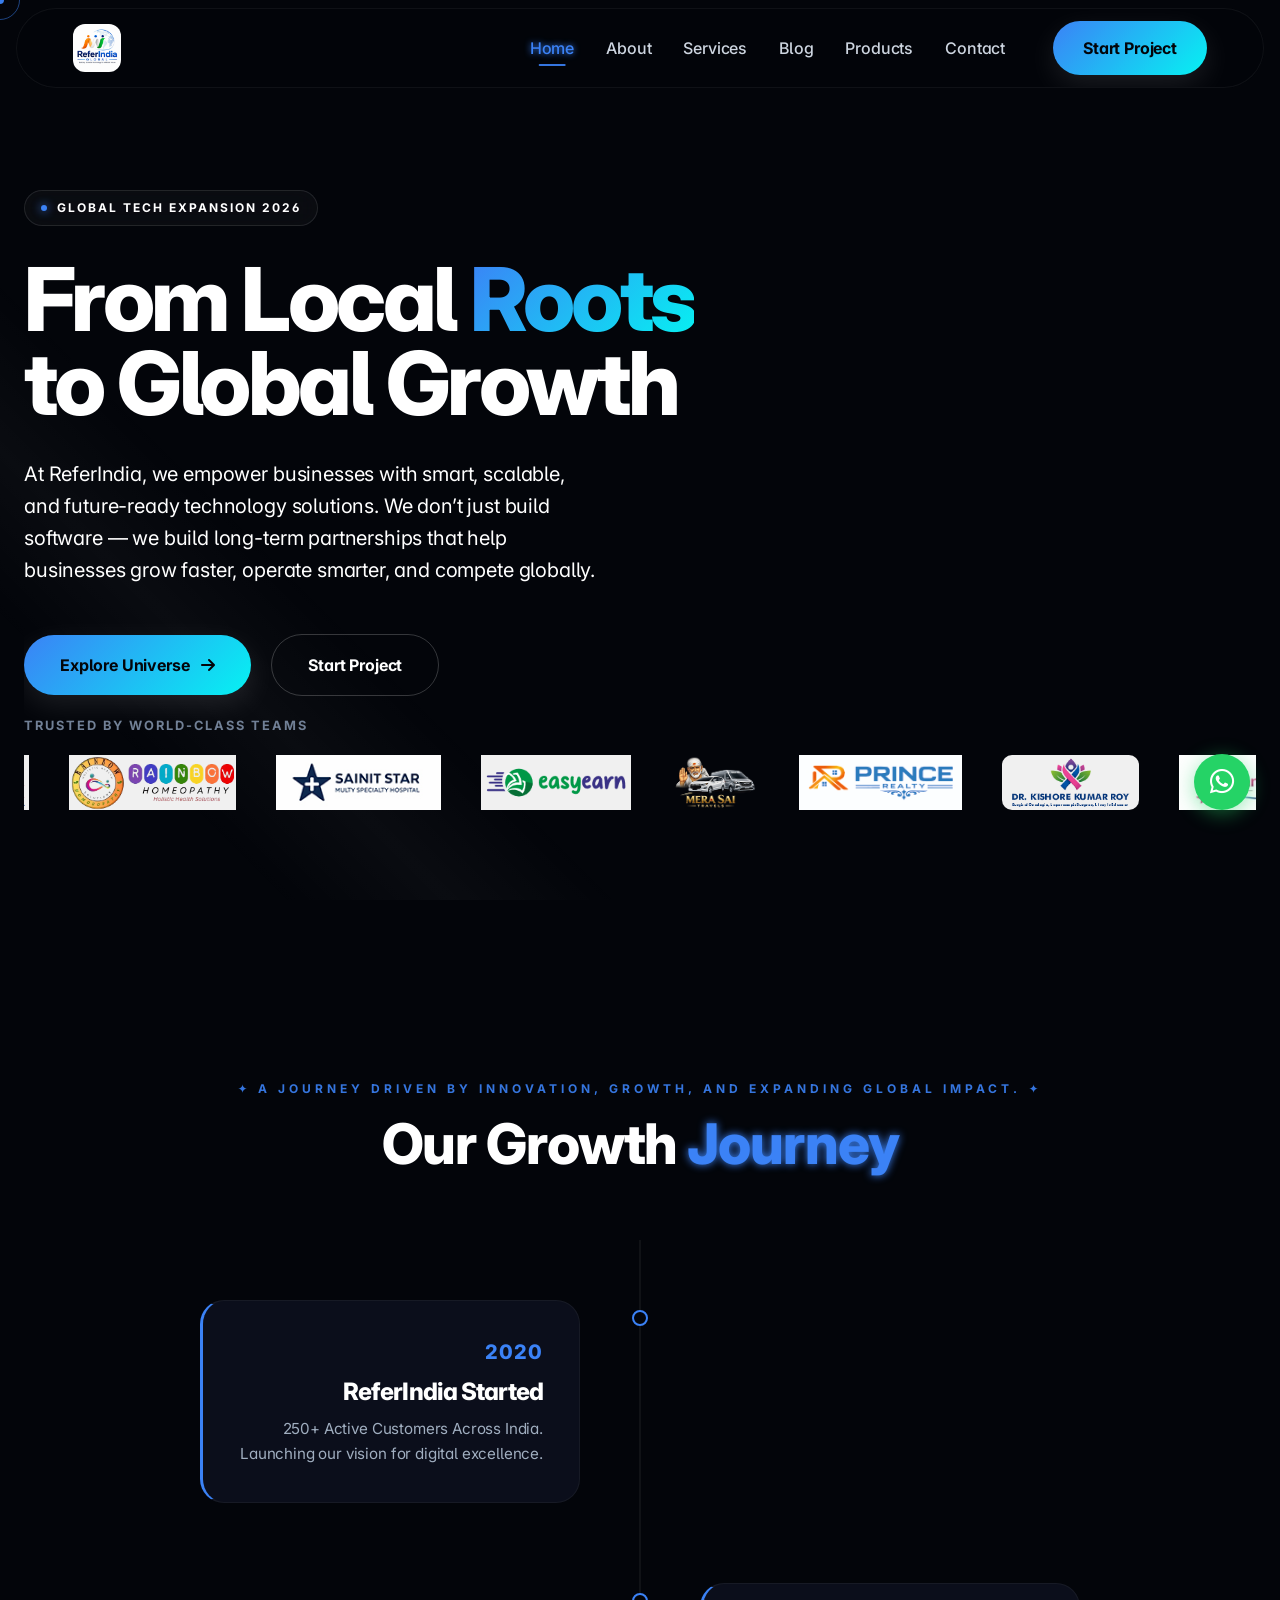
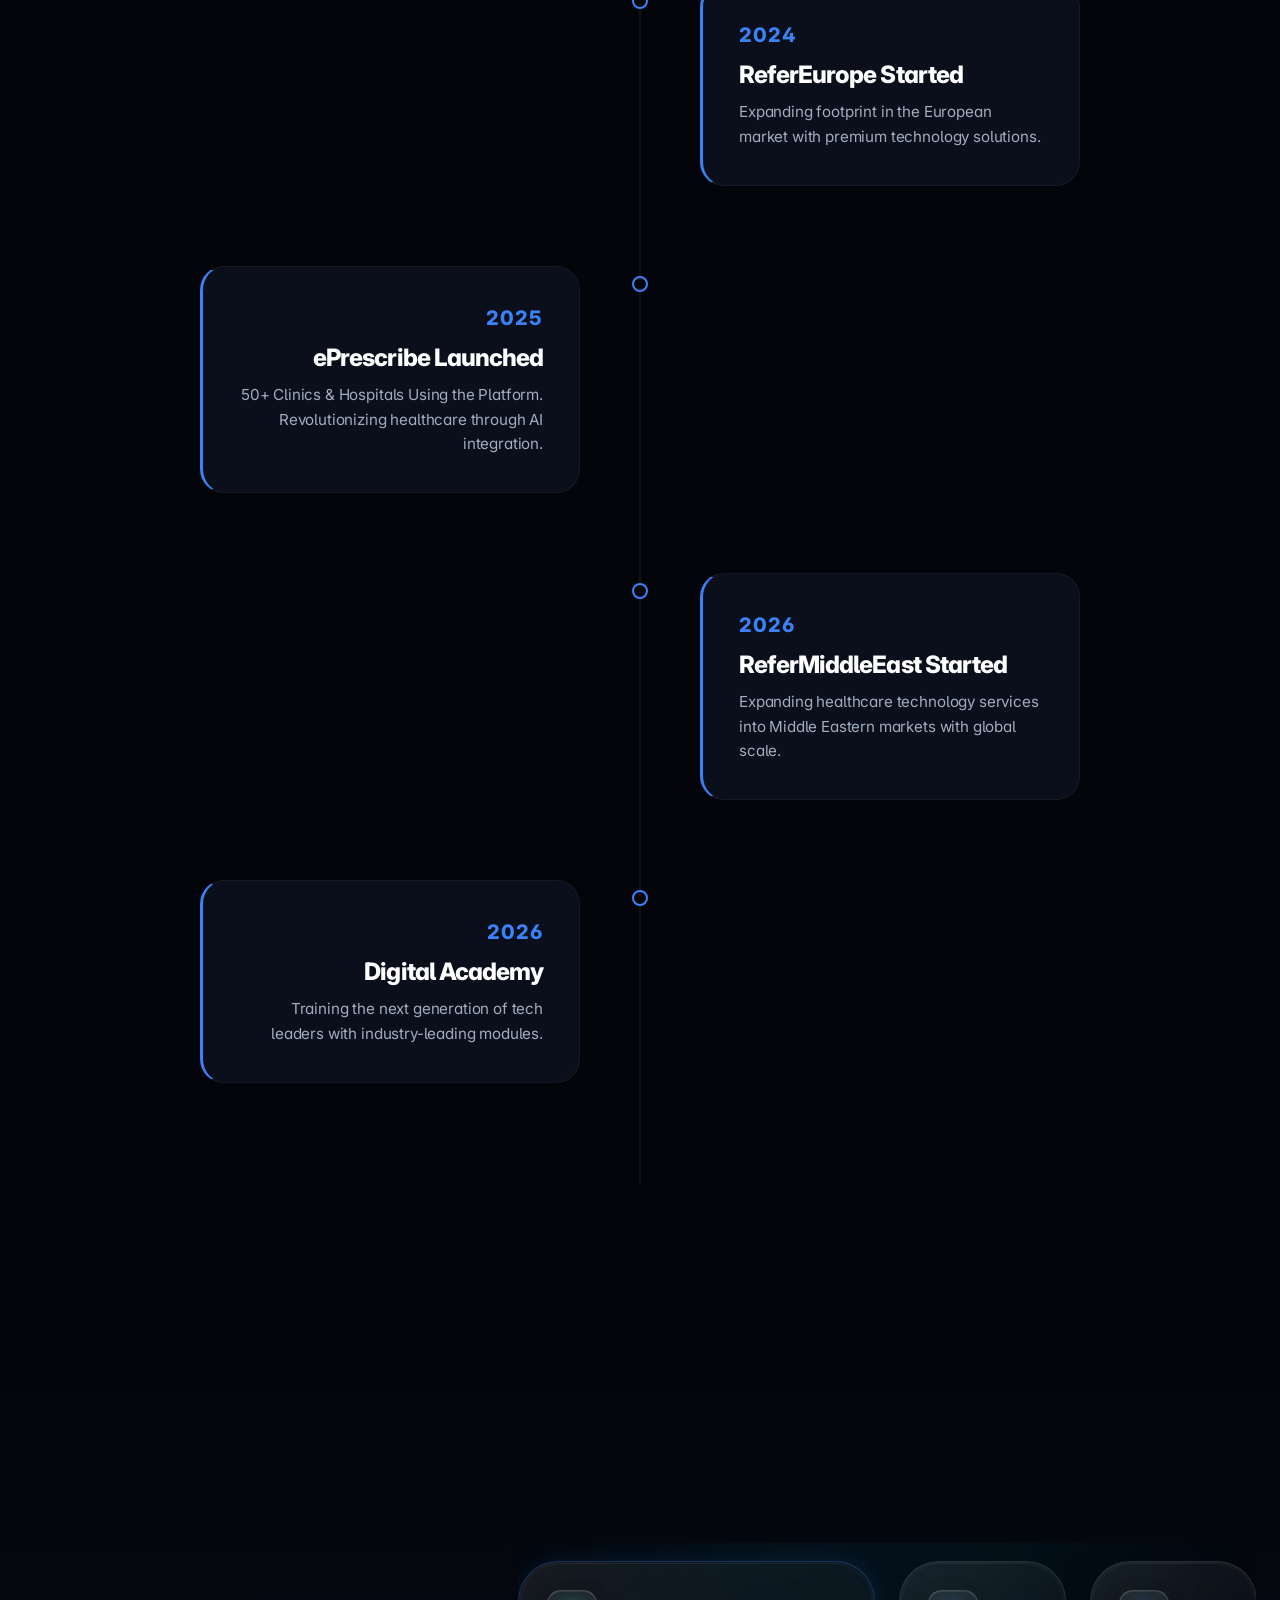
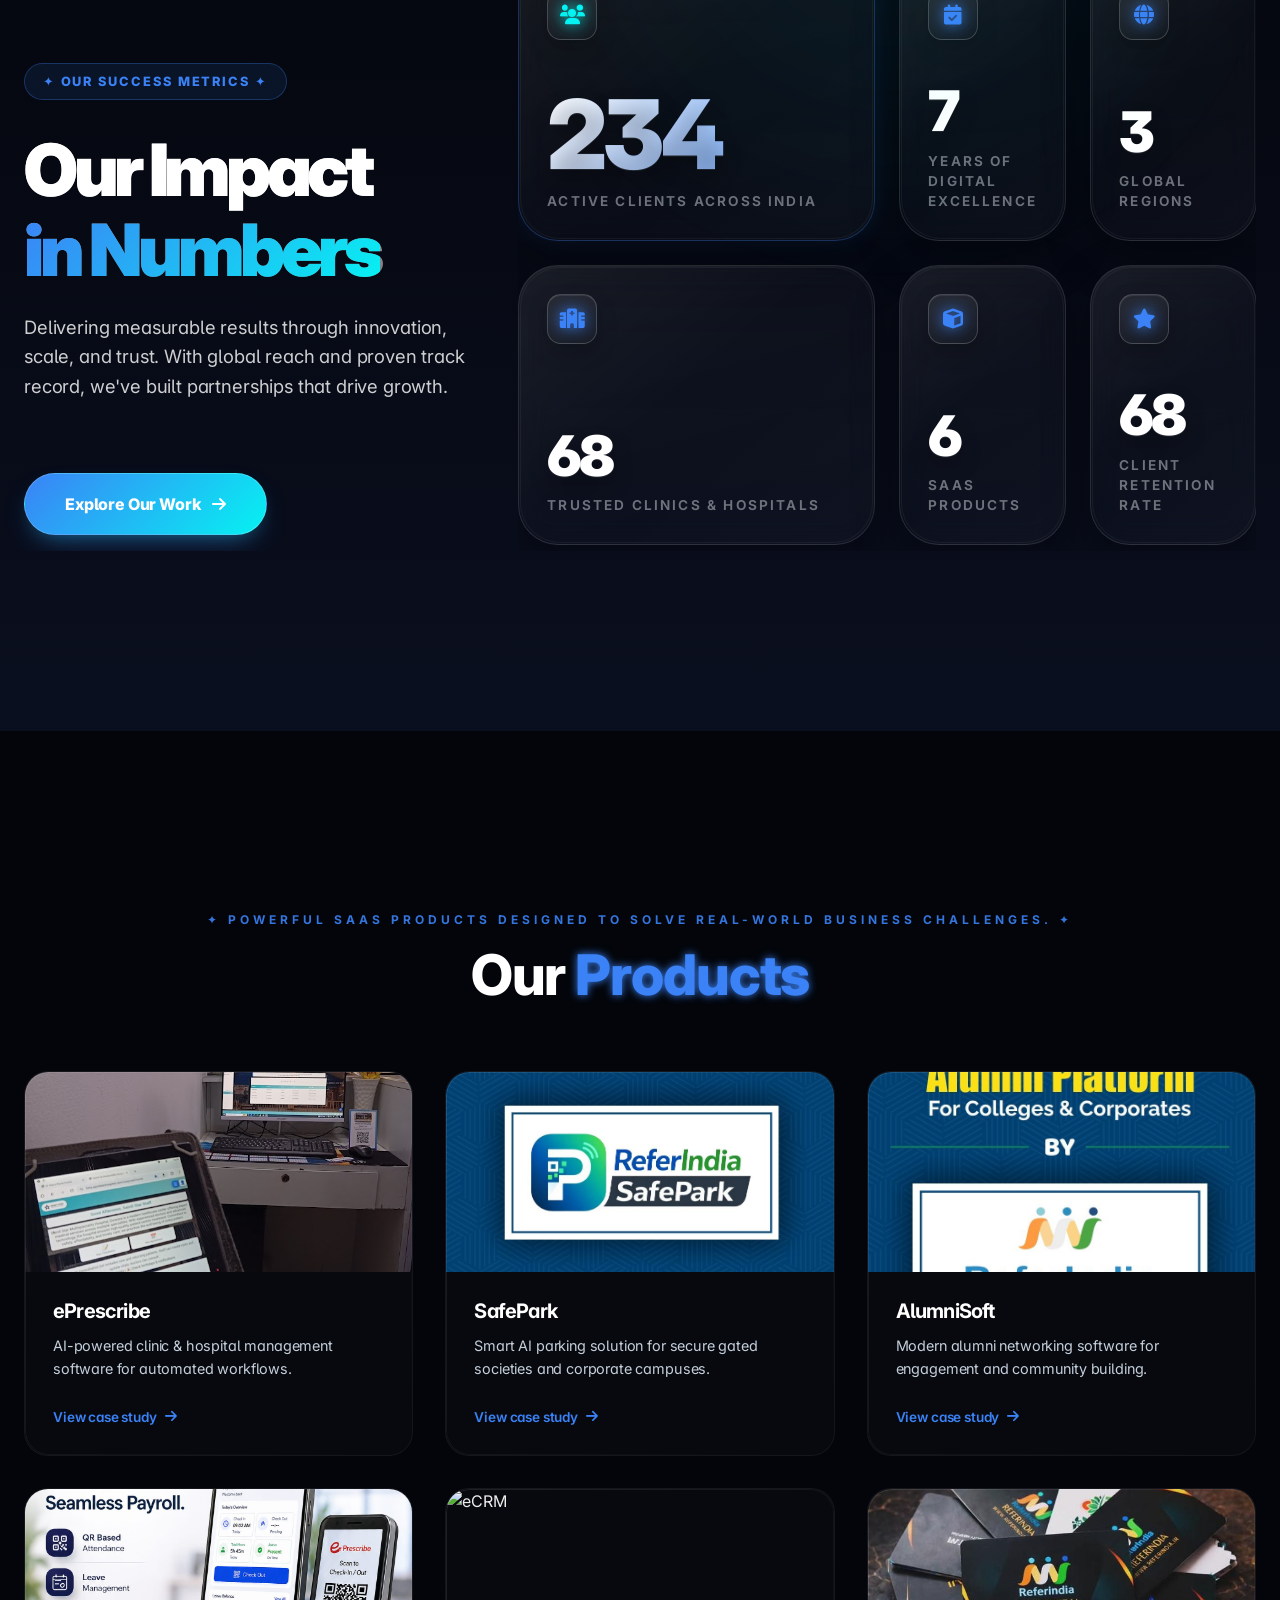
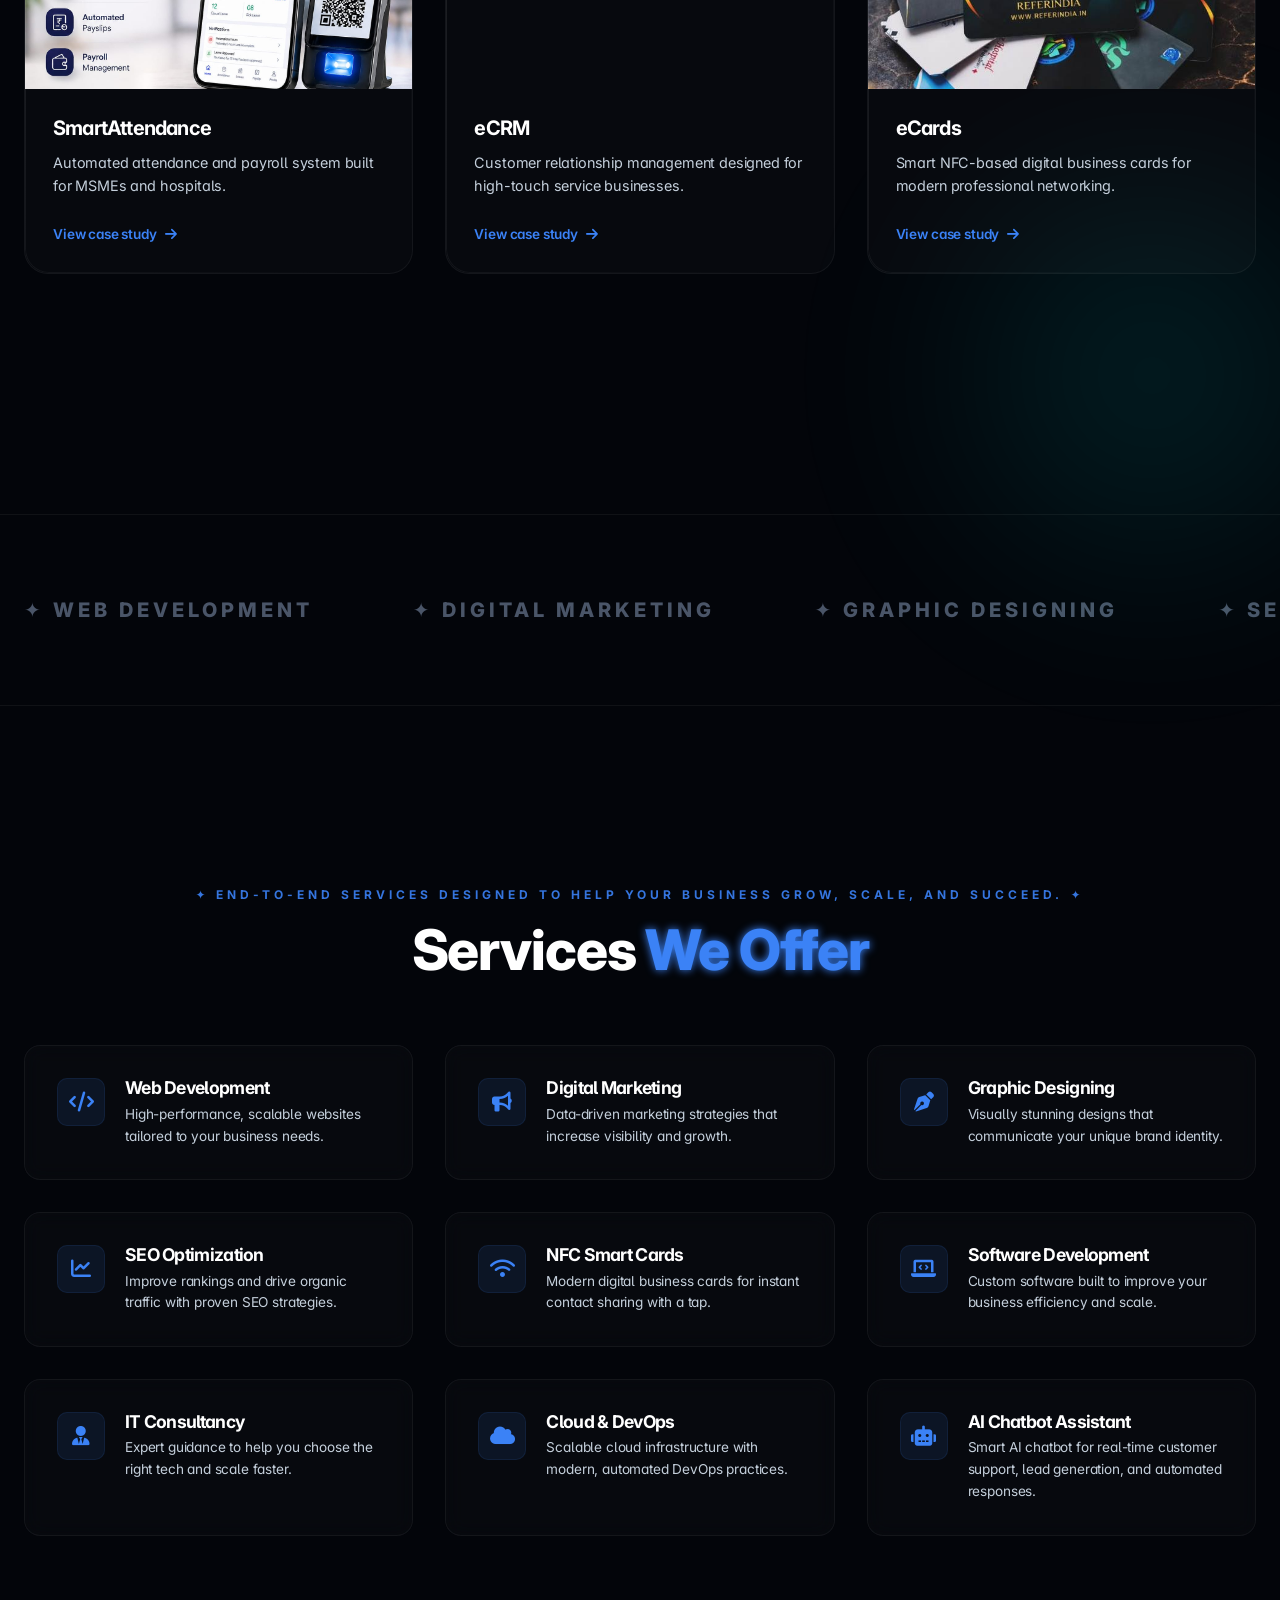
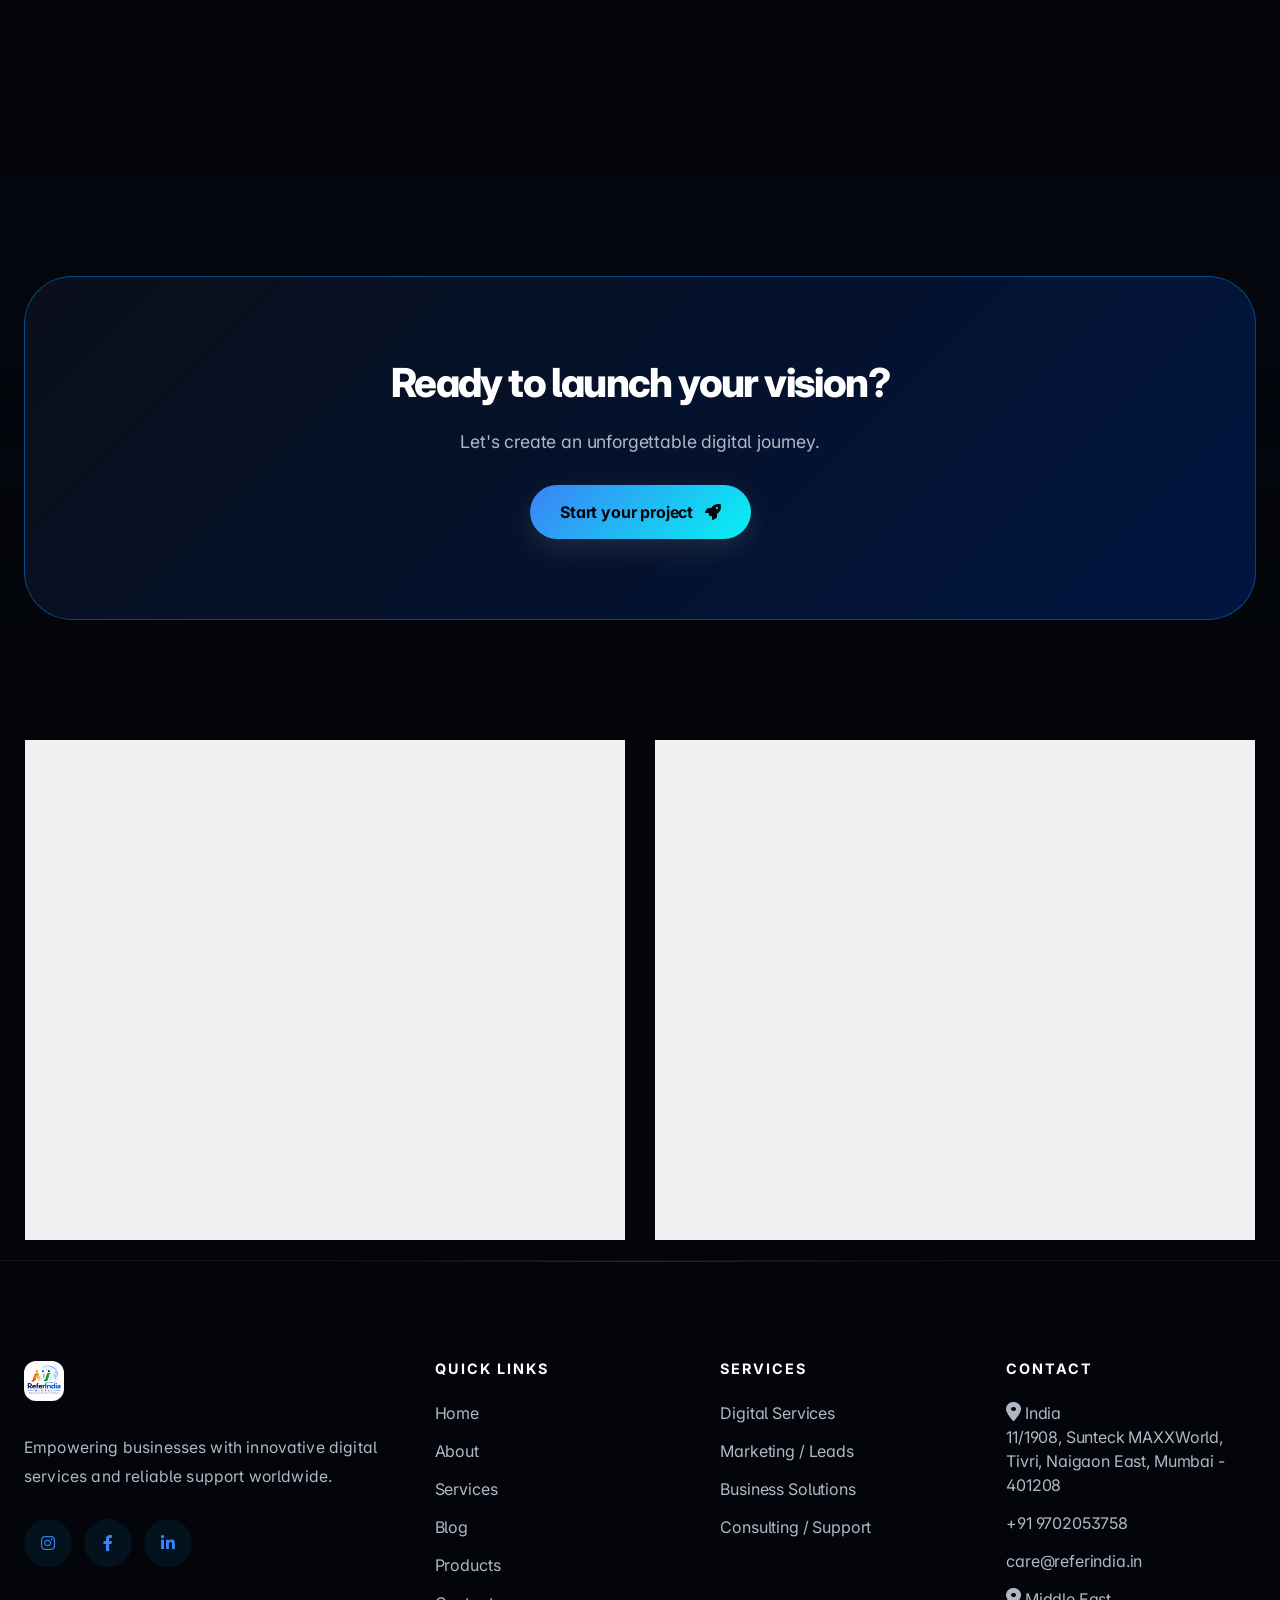
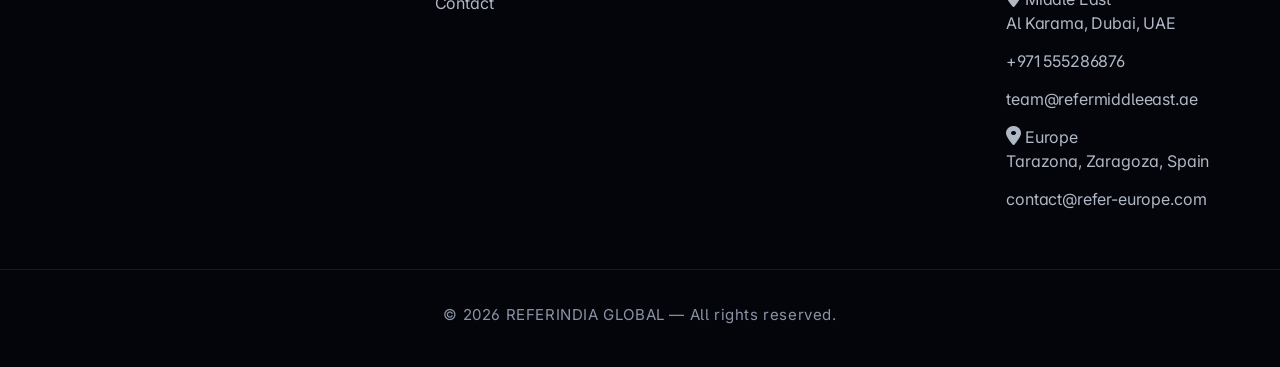
==== commit b2884fb8: "changes update" ====
--- a/referindia/index.html
+++ b/referindia/index.html
@@ -11,6 +11,10 @@
   <!-- Preload critical resources for faster loading -->
   <link rel="preload" as="image" href="./img/logo.jpg">
   <link rel="preload" as="style" href="css/style.css">
+  <link
+  href="https://cdn.jsdelivr.net/npm/remixicon@4.9.0/fonts/remixicon.css"
+  rel="stylesheet"
+/>
 
   <!-- DNS prefetch for external resources -->
   <link rel="preconnect" href="https://fonts.googleapis.com">
@@ -119,7 +123,7 @@
               <a href="https://easyearn.co.in/"><img src="./img/easy-earn-.png" alt="" loading="lazy" style="height: 55px; width: 150px;"></a>
               <a href="https://merasaitravels.com/"><img src="./img/mera-sai-tours-travels-.png" alt="" style="height: 55px;"></a>
               <a href="https://princerealty.in/"><img src="./img/prince-realty-.jpg" alt="" loading="lazy" style="height: 55px;"></a>
-              <a href="https://drkishorekumarroy.com/"><img src="./img/dr-kishore-kumar-.png" alt="" loading="lazy" style="height: 55px;"></a>
+              <a href="https://drkishorekumarroy.com/"><img src="./img/dr-kishore-kumar-.png" alt="" loading="lazy" style="height: 55px; border-radius: 10px;"></a>
               <a href="https://cancerclinickolkata.com/"><img src="./img/cancer-clinic-kolkata.jpg" alt="" loading="lazy"></a>
               <a href="https://jagannathlegalsolutions.com/"><img src="./img/jagannath-legal-solutions.jpg" alt="" loading="lazy"></a>
               <a href="https://aradhyaclinic/"><img src="./img/aradhya-clinic.png" alt="" loading="lazy"></a>
@@ -301,7 +305,7 @@
                     <i class="fas fa-calendar-check"></i>
                   </div>
                   <div class="stat-main">
-                    <div class="stat-number" data-target="5" data-suffix="+">0</div>
+                    <div class="stat-number" data-target="7" data-suffix="+">0</div>
                     <p class="stat-label">Years of Digital<br>Excellence</p>
                   </div>
                 </div>
@@ -327,7 +331,7 @@
                     <i class="fas fa-hospital"></i>
                   </div>
                   <div class="stat-main">
-                    <div class="stat-number" data-target="50" data-suffix="+">0</div>
+                    <div class="stat-number" data-target="70" data-suffix="+">0</div>
                     <p class="stat-label">Trusted Clinics & Hospitals</p>
                   </div>
                 </div>
@@ -350,19 +354,6 @@
               <div class="stat-card-normal">
                 <div class="stat-inner">
                   <div class="stat-icon-wrapper">
-                    <i class="fas fa-graduation-cap"></i>
-                  </div>
-                  <div class="stat-main">
-                    <div class="stat-number" data-target="5" data-suffix="+">0</div>
-                    <p class="stat-label">Academy Batches</p>
-                  </div>
-                </div>
-              </div>
-
-              <!-- WIDE: Client Retention -->
-              <div class="stat-card-wide accent">
-                <div class="stat-inner">
-                  <div class="stat-icon-wrapper">
                     <i class="fas fa-star"></i>
                   </div>
                   <div class="stat-main">
@@ -371,6 +362,8 @@
                   </div>
                 </div>
               </div>
+
+            
             </div>
 
             <!-- Subtle 3D Visual Background -->
@@ -628,6 +621,27 @@
   </footer>
 
   <button id="backToTop" class="back-to-top-3d"><i class="fas fa-arrow-up"></i></button>
+  <!--
+    ROOT CAUSE FIX (HTML):
+    1. Was a <button> with no href/onclick — clicking did absolutely nothing.
+       Converted to <a> so WhatsApp opens natively without JS dependency.
+    2. Icon was ri-whatsapp-line (Remixicon) — changed to fab fa-whatsapp
+       (Font Awesome) which is already loaded via CDN in the <head>.
+    3. Added id="whatsappFloatBtn" for JS targeting if needed later.
+    4. Added aria-label + title for accessibility & tooltip on hover.
+    5. target="_blank" + rel="noopener" are security best-practices for
+       links opening external apps/pages.
+    Phone number taken from the footer contact section (+91 9702053758).
+  -->
+  <a
+    id="whatsappFloatBtn"
+    class="whatsapp-btn"
+    href="https://wa.me/919702053758?text=Hi%20I%20came%20through%20your%20website.%20I%20want%20to%20discuss%20my%20project."
+    target="_blank"
+    rel="noopener noreferrer"
+    aria-label="Chat with us on WhatsApp"
+    title="Chat on WhatsApp"
+  ><i class="fab fa-whatsapp"></i></a>
 
   <!-- GSAP & ScrollTrigger -->
   <script src="https://cdnjs.cloudflare.com/ajax/libs/gsap/3.12.2/gsap.min.js"></script>
--- a/referindia/css/style.css
+++ b/referindia/css/style.css
@@ -2277,7 +2277,7 @@
 }
 
 .footer-brand img {
-  height: 56px;
+  height: 40px;
   width: auto;
   border-radius: 12px;
   margin-bottom: 8px;
@@ -2401,6 +2401,63 @@
   transform: translateY(-5px) scale(1.1);
   box-shadow: 0 8px 25px rgba(59, 130, 246, 0.6);
   background: var(--neon-blue);
+}
+/* =====================================================
+   WHATSAPP FLOATING BUTTON
+   ROOT CAUSE FIXES:
+   1. Removed duplicate `border: 2px solid red` — it was a debug artifact
+      immediately overridden by `border: none` on the very next line.
+   2. Changed opacity: 0 → opacity: 1 — button was permanently invisible;
+      the .visible toggling rule was fully commented out with no JS to add
+      the class, so the button was never shown.
+   3. Changed z-index: 3 → 9999 — low z-index buried it under page sections.
+   4. Removed pointer-events: none — button was unclickable even if visible.
+   5. Changed background to #25D366 (official WhatsApp green) — it was
+      inheriting the site's neon-blue which broke the brand recognition.
+   ===================================================== */
+.whatsapp-btn {
+  position: fixed;
+  bottom: 90px;            /* Offset above back-to-top so they don't overlap */
+  right: 30px;
+  background: #25D366;     /* FIX: Official WhatsApp green, not neon-blue */
+  border: none;
+  width: 56px;
+  height: 56px;
+  border-radius: 50%;
+  cursor: pointer;
+  display: flex;
+  align-items: center;
+  justify-content: center;
+  opacity: 1;              /* FIX: was 0 — button was permanently hidden */
+  visibility: visible;     /* FIX: was commented out, never toggled */
+  z-index: 9999;           /* FIX: was 3 — buried under overlapping sections */
+  transition: transform 0.3s ease, box-shadow 0.3s ease;
+  box-shadow: 0 4px 20px rgba(37, 211, 102, 0.45);
+  padding: 0;
+  line-height: 1;
+  color: white;
+  font-size: 1.2rem;
+  pointer-events: auto;    /* FIX: was none — button was completely unclickable */
+  animation: whatsapp-pulse 2.5s ease-in-out infinite;
+  text-decoration: none;
+}
+
+/* Subtle pulse ring to draw attention without being intrusive */
+@keyframes whatsapp-pulse {
+  0%, 100% { box-shadow: 0 4px 20px rgba(37, 211, 102, 0.45); }
+  50%       { box-shadow: 0 4px 32px rgba(37, 211, 102, 0.75), 0 0 0 8px rgba(37, 211, 102, 0.12); }
+}
+
+.whatsapp-btn:hover {
+  transform: translateY(-4px) scale(1.08);
+  box-shadow: 0 8px 30px rgba(37, 211, 102, 0.65);
+  animation: none; /* Pause pulse on hover for clean UX */
+}
+
+.whatsapp-btn i {
+  font-size: 28px; /* FIX: icon class changed to fab fa-whatsapp in HTML */
+  color: white;
+  pointer-events: none; /* Prevent icon from swallowing click events */
 }
 
 /* =====================================================
--- a/referindia/css/style.css
+++ b/referindia/css/style.css
@@ -2277,7 +2277,7 @@
 }
 
 .footer-brand img {
-  height: 56px;
+  height: 40px;
   width: auto;
   border-radius: 12px;
   margin-bottom: 8px;
@@ -2401,6 +2401,63 @@
   transform: translateY(-5px) scale(1.1);
   box-shadow: 0 8px 25px rgba(59, 130, 246, 0.6);
   background: var(--neon-blue);
+}
+/* =====================================================
+   WHATSAPP FLOATING BUTTON
+   ROOT CAUSE FIXES:
+   1. Removed duplicate `border: 2px solid red` — it was a debug artifact
+      immediately overridden by `border: none` on the very next line.
+   2. Changed opacity: 0 → opacity: 1 — button was permanently invisible;
+      the .visible toggling rule was fully commented out with no JS to add
+      the class, so the button was never shown.
+   3. Changed z-index: 3 → 9999 — low z-index buried it under page sections.
+   4. Removed pointer-events: none — button was unclickable even if visible.
+   5. Changed background to #25D366 (official WhatsApp green) — it was
+      inheriting the site's neon-blue which broke the brand recognition.
+   ===================================================== */
+.whatsapp-btn {
+  position: fixed;
+  bottom: 90px;            /* Offset above back-to-top so they don't overlap */
+  right: 30px;
+  background: #25D366;     /* FIX: Official WhatsApp green, not neon-blue */
+  border: none;
+  width: 56px;
+  height: 56px;
+  border-radius: 50%;
+  cursor: pointer;
+  display: flex;
+  align-items: center;
+  justify-content: center;
+  opacity: 1;              /* FIX: was 0 — button was permanently hidden */
+  visibility: visible;     /* FIX: was commented out, never toggled */
+  z-index: 9999;           /* FIX: was 3 — buried under overlapping sections */
+  transition: transform 0.3s ease, box-shadow 0.3s ease;
+  box-shadow: 0 4px 20px rgba(37, 211, 102, 0.45);
+  padding: 0;
+  line-height: 1;
+  color: white;
+  font-size: 1.2rem;
+  pointer-events: auto;    /* FIX: was none — button was completely unclickable */
+  animation: whatsapp-pulse 2.5s ease-in-out infinite;
+  text-decoration: none;
+}
+
+/* Subtle pulse ring to draw attention without being intrusive */
+@keyframes whatsapp-pulse {
+  0%, 100% { box-shadow: 0 4px 20px rgba(37, 211, 102, 0.45); }
+  50%       { box-shadow: 0 4px 32px rgba(37, 211, 102, 0.75), 0 0 0 8px rgba(37, 211, 102, 0.12); }
+}
+
+.whatsapp-btn:hover {
+  transform: translateY(-4px) scale(1.08);
+  box-shadow: 0 8px 30px rgba(37, 211, 102, 0.65);
+  animation: none; /* Pause pulse on hover for clean UX */
+}
+
+.whatsapp-btn i {
+  font-size: 28px; /* FIX: icon class changed to fab fa-whatsapp in HTML */
+  color: white;
+  pointer-events: none; /* Prevent icon from swallowing click events */
 }
 
 /* =====================================================
